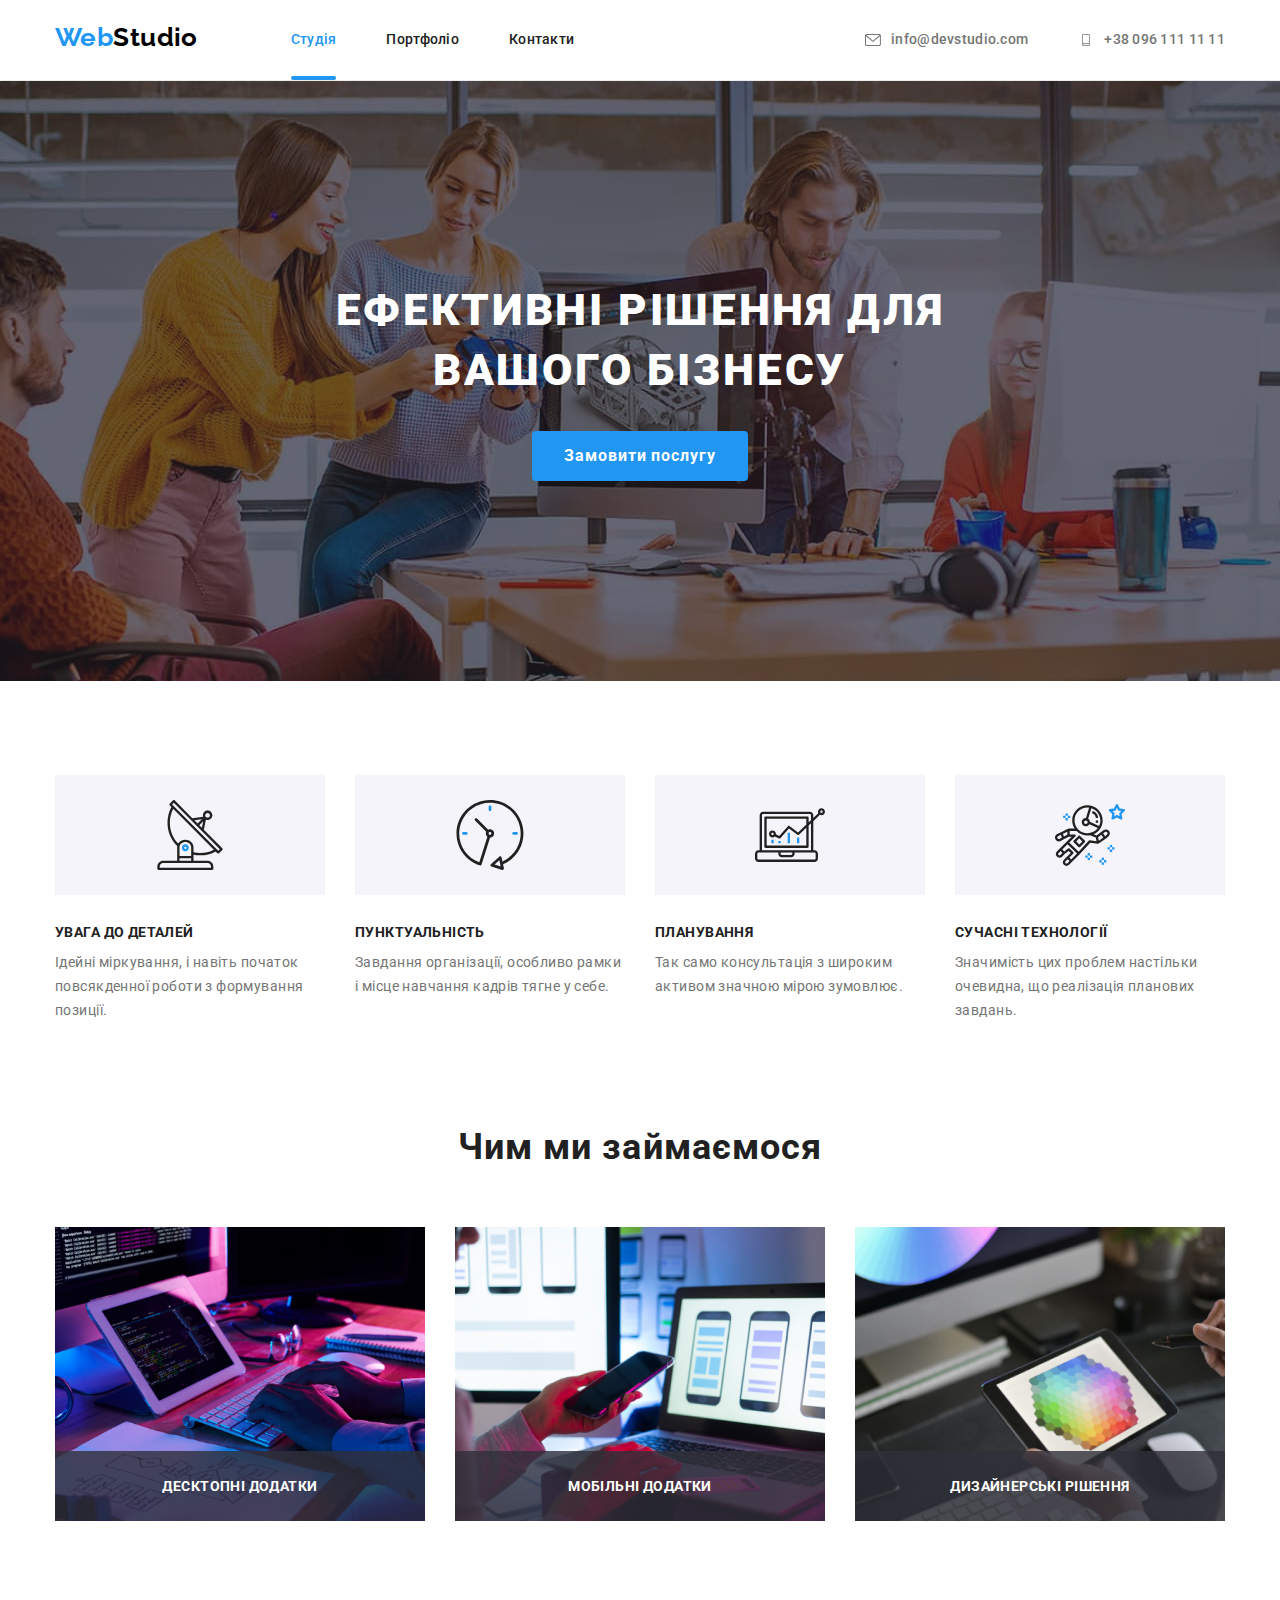
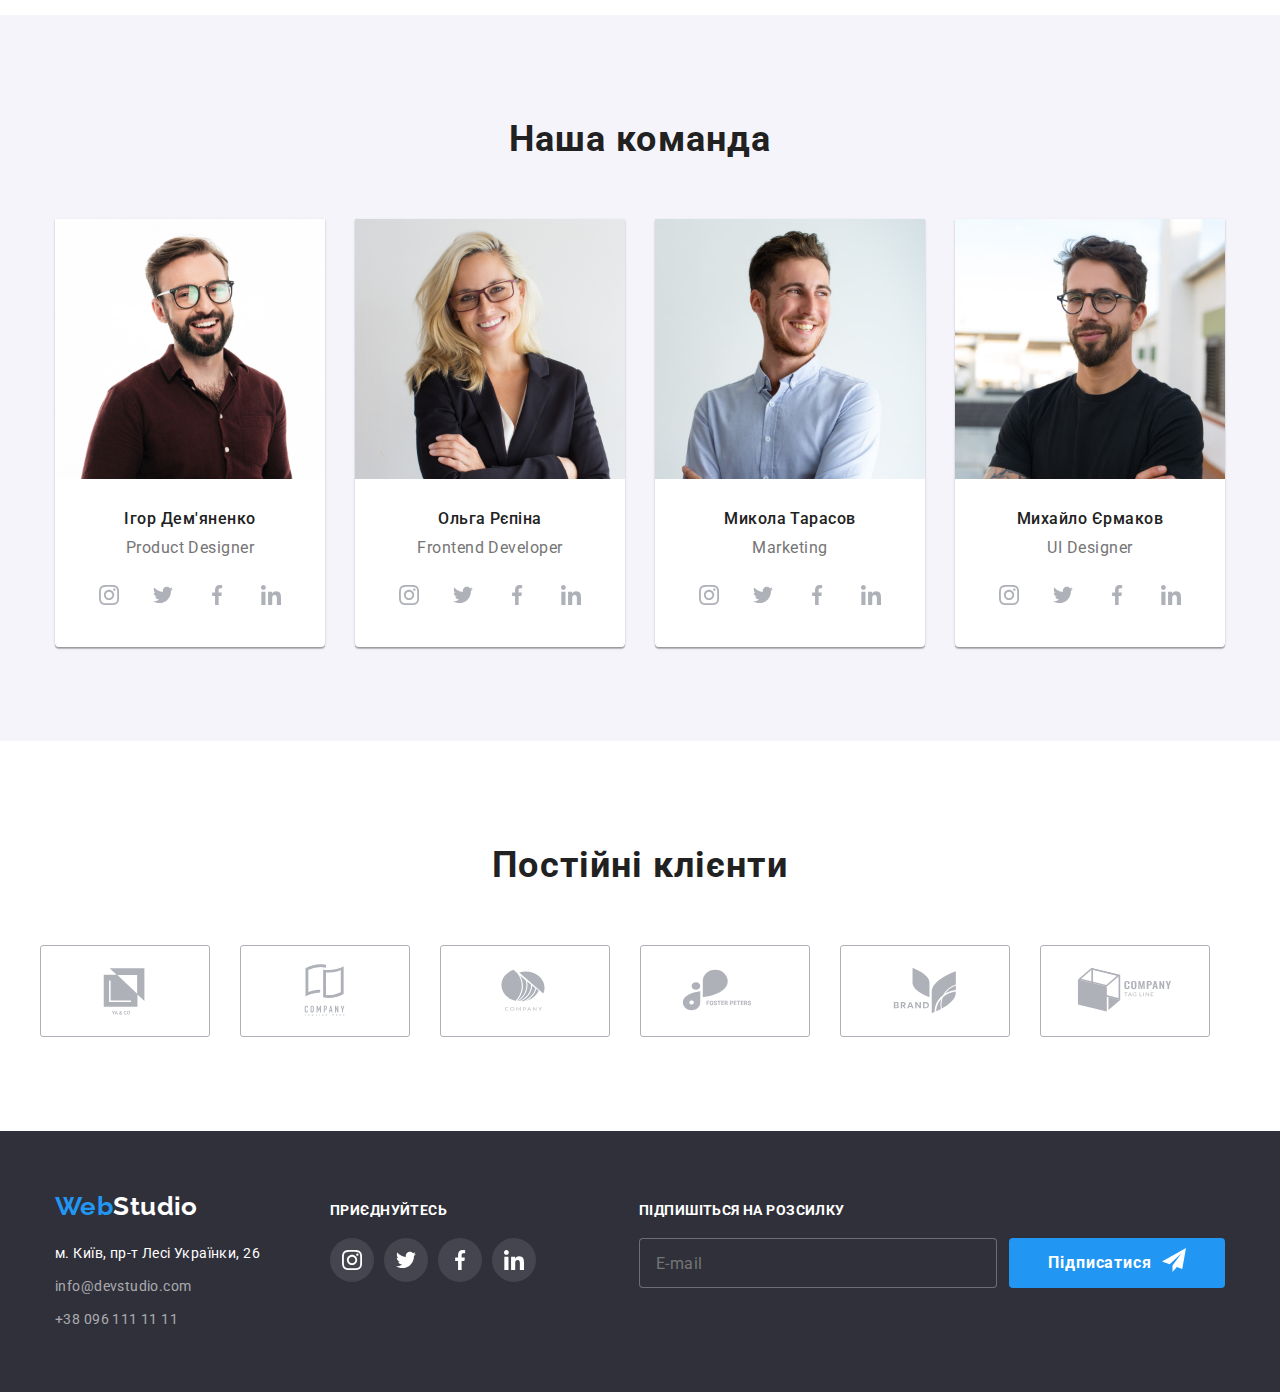
==== index.html @ 86ce47d2 "from  the beginning" ====
<!DOCTYPE html>
<html lang="uk">
  <head>
    <meta charset="UTF-8"/>
    <meta http-equiv="X-UA-Compatible" content="IE=edge" />
    <meta name="viewport" content="width=device-width, initial-scale=1.0" />
    <link rel="preconnect" href="https://fonts.googleapis.com" />
    <link rel="preconnect" href="https://fonts.gstatic.com" crossorigin />
    <link
      href="https://fonts.googleapis.com/css2?family=Raleway:wght@700&family=Roboto:wght@400;500;700&display=swap"
      rel="stylesheet"
    />
    <title>WebStudio</title>
    <link
      rel="stylesheet"
      href="https://cdnjs.cloudflare.com/ajax/libs/modern-normalize/1.0.0/modern-normalize.min.css"
    />
    <link rel="stylesheet" href="./css/main.min.css" />
  </head>

  <body>
    <header class="border">
      <div class="container navigation">
        <nav class="navigation">
          <a href="/index.html" class="logo" lang="en">
            <span class="web">Web</span><span class="studio">Studio</span></a
          >
          <ul class="site-nav navigation">
            <li class="item">
              <a href="index.html" class="link current">Студія</a>
            </li>
            <li class="item">
              <a href="portfolio.html" class="link">Портфоліо</a>
            </li>
            <li class="item"><a href="" class="link">Контакти</a></li>
          </ul>
        </nav>
        <ul class="nav-contacts navigation">
          <li class="item">
            <a href="mailto:info@devstudio.com" class="link">
              <svg class="envelope" width="16px" height="12px">
                <use href="./img/sprite.svg#icon-envelope"></use>
              </svg>
              info@devstudio.com</a
            >
          </li>
          <li class="item">
            <a href="tel:+380961111111" class="link">
              <svg
                viewBox="0 0 100 100"
                width="16"
                height="12"
                class="icon icon-smartphone"
              >
                <use xlink:href="./img/sprite.svg#icon-smartphone"></use>
              </svg>
              +38 096 111 11 11</a
            >
          </li>
        </ul>
      </div>
    </header>
    <main>
      <!--Hero section-->
      <section class="hero-section">
          <h1 class="hero-title">Ефективні рішення для вашого бізнесу</h1>
          <button class="button" type="button" data-modal-open>
            Замовити послугу
          </button>
      </section>
      <!--Benefits section-->
      <section class="section">
        <div class="container">
          <h2 hidden>Наші переваги</h2>
          <ul class="benefits">
            <li class="item">
              <div class="benefits__icon">
                <svg width="70" height="70">
                  <use href="./img/sprite.svg#icon-antenna"></use>
                </svg>
              </div>
              <h3 class="benefits__title">Увага до деталей</h3>
              <p class="benefits__text">
                Ідейні міркування, і навіть початок повсякденної роботи з
                формування позиції.
              </p>
            </li>
            <li class="item">
              <div class="benefits__icon">
                <svg width="70" height="70">
                  <use href="./img/sprite.svg#icon-clock"></use>
                </svg>
              </div>
              <h3 class="benefits__title">Пунктуальність</h3>
              <p class="benefits__text">
                Завдання організації, особливо рамки і місце навчання кадрів
                тягне у себе.
              </p>
            </li>
            <li class="item">
              <div class="benefits__icon">
                <svg width="70" height="70">
                  <use href="./img/sprite.svg#icon-diagram"></use>
                </svg>
              </div>
              <h3 class="benefits__title">Планування</h3>
              <p class="benefits__text">
                Так само консультація з широким активом значною мірою зумовлює.
              </p>
            </li>
            <li class="item">
              <div class="benefits__icon">
                <svg width="70" height="70">
                  <use href="./img/sprite.svg#icon-astronaut"></use>
                </svg>
              </div>
              <h3 class="benefits__title">Сучасні технології</h3>
              <p class="benefits__text">
                Значимість цих проблем настільки очевидна, що реалізація
                планових завдань.
              </p>
            </li>
          </ul>
        </div>
      </section>
      <!--What we can section-->
      <section class="section samples">
        <div class="container">
          <h2 class="samples__title">Чим ми займаємося</h2>
          <ul class="samples__image">
            <li>
              <div class="samples__block">
                <img src="./img/first.jpg" alt="first photo" width="370" />
                <div class="samples__text">
                  <p>Десктопні додатки</p>
                </div>
              </div>
            </li>
            <li>
              <div class="samples__block">
                <img src="./img/second.jpg" alt="second photo" width="370" />
                <div class="samples__text">
                  <p>Мобільні додатки</p>
                </div>
              </div>
            </li>
            <li>
              <div class="samples__block">
                <img src="./img/third.jpg" alt="third photo" width="370" />
                <div class="samples__text">
                  <p>Дизайнерські рішення</p>
                </div>
              </div>
            </li>
          </ul>
        </div>
      </section>
      <!--Team section-->
      <section class="section team">
        <div class="container">
          <h2 class="team__title">Наша команда</h2>
          <ul class="team__members">
            <li class="team__item">
              <img src="./img/team1.jpg" alt="team1 photo" width="270" />
              <div class="member">
                <h3 class="member__title">Ігор Дем'яненко</h3>
                <p class="member__position">Product Designer</p>
                <ul class="social list">
                  <li class="social__icon">
                    <a href="" class="social__link">
                      <svg
                        viewBox="0 0 100 100"
                        width="20"
                        class="icon icon-instagram"
                      >
                        <use xlink:href="./img/sprite.svg#icon-instagram"></use>
                      </svg>
                    </a>
                  </li>
                  <li class="social__icon">
                    <a href="" class="social__link">
                      <svg
                        viewBox="0 0 100 100"
                        width="20"
                        class="icon icon-twitter"
                      >
                        <use xlink:href="./img/sprite.svg#icon-twitter"></use>
                      </svg>
                    </a>
                  </li>
                  <li class="social__icon">
                    <a href="" class="social__link">
                      <svg
                        viewBox="0 0 100 100"
                        width="20"
                        class="icon icon-facebook"
                      >
                        <use xlink:href="./img/sprite.svg#icon-facebook"></use>
                      </svg>
                    </a>
                  </li>
                  <li class="social__icon">
                    <a href="" class="social__link">
                      <svg
                        viewBox="0 0 100 100"
                        width="20"
                        class="icon icon-linkedin"
                      >
                        <use xlink:href="./img/sprite.svg#icon-linkedin"></use>
                      </svg>
                    </a>
                  </li>
                </ul>
              </div>
            </li>
            <li class="team__item">
              <img src="./img/team2.jpg" alt="team2 photo" width="270" />
              <div class="member">
                <h3 class="member__title">Ольга Рєпіна</h3>
                <p class="member__position">Frontend Developer</p>
                <ul class="social list">
                  <li class="social__icon">
                    <a href="" class="social__link">
                      <svg
                        viewBox="0 0 100 100"
                        width="20"
                        class="icon icon-instagram"
                      >
                        <use xlink:href="./img/sprite.svg#icon-instagram"></use>
                      </svg>
                    </a>
                  </li>
                  <li class="social__icon">
                    <a href="" class="social__link">
                      <svg
                        viewBox="0 0 100 100"
                        width="20"
                        class="icon icon-twitter"
                      >
                        <use xlink:href="./img/sprite.svg#icon-twitter"></use>
                      </svg>
                    </a>
                  </li>
                  <li class="social__icon">
                    <a href="" class="social__link">
                      <svg
                        viewBox="0 0 100 100"
                        width="20"
                        class="icon icon-facebook"
                      >
                        <use xlink:href="./img/sprite.svg#icon-facebook"></use>
                      </svg>
                    </a>
                  </li>
                  <li class="social__icon">
                    <a href="" class="social__link">
                      <svg
                        viewBox="0 0 100 100"
                        width="20"
                        class="icon icon-linkedin"
                      >
                        <use xlink:href="./img/sprite.svg#icon-linkedin"></use>
                      </svg>
                    </a>
                  </li>
                </ul>
              </div>
            </li>
            <li class="team__item">
              <img src="./img/team3.jpg" alt="team3 photo" width="270" />
              <div class="member">
                <h3 class="member__title">Микола Тарасов</h3>
                <p class="member__position">Marketing</p>
                <ul class="social list">
                  <li class="social__icon">
                    <a href="" class="social__link">
                      <svg
                        viewBox="0 0 100 100"
                        width="20"
                        class="icon icon-instagram"
                      >
                        <use xlink:href="./img/sprite.svg#icon-instagram"></use>
                      </svg>
                    </a>
                  </li>
                  <li class="social__icon">
                    <a href="" class="social__link">
                      <svg
                        viewBox="0 0 100 100"
                        width="20"
                        class="icon icon-twitter"
                      >
                        <use xlink:href="./img/sprite.svg#icon-twitter"></use>
                      </svg>
                    </a>
                  </li>
                  <li class="social__icon">
                    <a href="" class="social__link">
                      <svg
                        viewBox="0 0 100 100"
                        width="20"
                        class="icon icon-facebook"
                      >
                        <use xlink:href="./img/sprite.svg#icon-facebook"></use>
                      </svg>
                    </a>
                  </li>
                  <li class="social__icon">
                    <a href="" class="social__link">
                      <svg
                        viewBox="0 0 100 100"
                        width="20"
                        class="icon icon-linkedin"
                      >
                        <use xlink:href="./img/sprite.svg#icon-linkedin"></use>
                      </svg>
                    </a>
                  </li>
                </ul>
              </div>
            </li>
            <li class="team__item">
              <img src="./img/team4.jpg" alt="team4 photo" width="270" />
              <div class="member">
                <h3 class="member__title">Михайло Єрмаков</h3>
                <p class="member__position">UI Designer</p>
                <ul class="social list">
                  <li class="social__icon">
                    <a href="" class="social__link">
                      <svg
                        viewBox="0 0 100 100"
                        width="20"
                        class="icon icon-instagram"
                      >
                        <use xlink:href="./img/sprite.svg#icon-instagram"></use>
                      </svg>
                    </a>
                  </li>
                  <li class="social__icon">
                    <a href="" class="social__link">
                      <svg
                        viewBox="0 0 100 100"
                        width="20"
                        class="icon icon-twitter"
                      >
                        <use xlink:href="./img/sprite.svg#icon-twitter"></use>
                      </svg>
                    </a>
                  </li>
                  <li class="social__icon">
                    <a href="" class="social__link">
                      <svg
                        viewBox="0 0 100 100"
                        width="20"
                        class="icon icon-facebook"
                      >
                        <use xlink:href="./img/sprite.svg#icon-facebook"></use>
                      </svg>
                    </a>
                  </li>
                  <li class="social__icon">
                    <a href="" class="social__link">
                      <svg
                        viewBox="0 0 100 100"
                        width="20"
                        class="icon icon-linkedin"
                      >
                        <use xlink:href="./img/sprite.svg#icon-linkedin"></use>
                      </svg>
                    </a>
                  </li>
                </ul>
              </div>
            </li>
          </ul>
        </div>
      </section>
    </main>
    <!--Our clients icons-->
    <section class="section">
      <div class="container">
        <h2 class="clients__title">Постійні клієнти</h2>
        <ul class="clients">
          <li class="clients__item">
            <a href="" class="clients__logo">
              <svg class="clients__icon" width="106px" height="60px">
                <use href="./img/sprite.svg#icon-Logo"></use>
              </svg>
            </a>
          </li>
          <li class="clients__item">
            <a href="" class="clients__logo">
              <svg class="clients__icon" width="106px" height="60px">
                <use href="./img/sprite.svg#icon-Logo-1"></use>
              </svg>
            </a>
          </li>
          <li class="clients__item">
            <a href="" class="clients__logo">
              <svg class="clients__icon" width="106px" height="60px">
                <use href="./img/sprite.svg#icon-Logo-2"></use>
              </svg>
            </a>
          </li>
          <li class="clients__item">
            <a href="" class="clients__logo">
              <svg class="clients__icon" width="106px" height="60px">
                <use href="./img/sprite.svg#icon-Logo-3"></use>
              </svg>
            </a>
          </li>
          <li class="clients__item">
            <a href="" class="clients__logo">
              <svg class="clients__icon" width="106px" height="60px">
                <use href="./img/sprite.svg#icon-Logo-4"></use>
              </svg>
            </a>
          </li>
          <li class="clients__item">
            <a href="" class="clients__logo">
              <svg class="clients__icon" width="106px" height="60px">
                <use href="./img/sprite.svg#icon-Logo-5"></use>
              </svg>
            </a>
          </li>
        </ul>
      </div>
    </section>
    <!--Contacts-->
    <footer class="footer">
      <div class="container">
        <div class="footer__container">
          <div class="footer__contacts">
            <a href="/index.html" class="footer__logo" lang="en">
              <span class="web">Web</span
              ><span class="footer-studio">Studio</span></a
            >
            <address>
              <ul>
                <li class="footer__contact">
                  <a
                    href="https://goo.gl/maps/wk6n3xBfWeeEz1HY8"
                    target="_blank"
                    rel="noopener nofollow noreferrer"
                    class="address"
                  >
                    м. Київ, пр-т Лесі Українки, 26</a
                  >
                </li>
                <li class="footer__contact">
                  <a href="mailto:info@devstudio.com" class="footer__link"
                    >info@devstudio.com</a
                  >
                </li>
                <li class="footer__contact">
                  <a href="tel:+380961111111" class="footer__link"
                    >+38 096 111 11 11</a
                  >
                </li>
              </ul>
            </address>
          </div>
          <div class="connect">
            <p class="connect__title">Приєднуйтесь</p>
            <div class="connect__container">
              <ul class="connect__items list">
                <li>
                  <button class="connect__button">
                    <svg class="connect__icon">
                      <use href="./img/sprite.svg#icon-instagram"></use>
                    </svg>
                  </button>
                </li>
                <li>
                  <button class="connect__button">
                    <svg class="connect__icon">
                      <use href="./img/sprite.svg#icon-twitter"></use>
                    </svg>
                  </button>
                </li>
                <li>
                  <button class="connect__button">
                    <svg class="connect__icon">
                      <use href="./img/sprite.svg#icon-facebook"></use>
                    </svg>
                  </button>
                </li>
                <li>
                  <button class="connect__button">
                    <svg class="connect__icon">
                      <use href="./img/sprite.svg#icon-linkedin"></use>
                    </svg>
                  </button>
                </li>
              </ul>
            </div>
          </div>
          <div class="subscribe">
            <p class="connect__title">Підпишіться на розсилку</p>
            <form action="" class="footer__subscription">
              <label for="email"></label>
              <input
                type="email"
                name="e-mail"
                id="e-mail"
                required
                placeholder="E-mail"
              />
              <button type="submit" class="subscribe__btn">
                Підписатися
                <svg width="24" height="24">
                  <use href="./img/sprite.svg#icon-icon-send"></use>
                </svg>
              </button>
            </form>
          </div>
        </div>
      </div>
    </footer>
    <div class="backdrop is-hidden" data-modal>
      <div class="modal">
        <button type="button" class="close-button" data-modal-close>
          <svg width="30" height="30">
            <use href="./img/sprite.svg#icon-close"></use>
          </svg>
        </button>
        <p class="modal-title">Залиште свої дані, ми вам передзвонимо</p>
        <form action="" class="modal-form">
          <div class="form-element">
            <label for="name">Ім'я</label>
            <div class="input-wrap">
              <input type="text" name="name" id="name" required />
              <svg width="18" height="18">
                <use href="./img/sprite.svg#icon-person-black"></use>
              </svg>
            </div>
          </div>
          <div class="form-element">
            <label for="tel">Телефон</label>
            <div class="input-wrap">
              <input type="tel" name="tel" id="tel" required />
              <svg width="18" height="18">
                <use href="./img/sprite.svg#icon-phone-black"></use>
              </svg>
            </div>
          </div>
          <div class="form-element">
            <label for="email">Пошта</label>
            <div class="input-wrap">
              <input type="email" name="email" id="email" required />
              <svg width="18" height="18">
                <use href="./img/sprite.svg#icon-email-black"></use>
              </svg>
            </div>
          </div>
          <div class="form-element">
            <label for="comment">Коментар</label>
            <textarea
              class="comment"
              name="comment"
              id="comment"
              cols="30"
              rows="10"
              placeholder="Введіть текст"
            ></textarea>
          </div>
          <div class="accept">
            <input
              type="checkbox"
              id="accept"
              name="accept"
              class="visually-hidden"
              required
            />
            <label for="accept" class="div-conditions">
              <div class="checkbox">
                <svg width="15" height="15">
                  <use href="./img/sprite.svg#icon-Vector"></use>
                </svg>
              </div>
              Погоджуюся з розсилкою та приймаю
              <a href="" class="conditions"><span>Умови договору</span></a>
            </label>
          </div>
          <button type="submit" class="submit-btn">Відправити</button>
        </form>
      </div>
    </div>
    <script src="./js/modal.js"></script>
  </body>
</html>
---- css/main.min.css ----
:root{--primary-text-color: #757575;--title-text-color: #212121;--white-text-color: #ffffff;--accent-color: #2196f3;--primary-background-color: #ffffff;--second-bcg-color: #f5f4fa;--secondary-bcg-studio: #2f303a;--secondary-text-color: #000000}h1,h2,h3,h4,h5,h6,ul,p{margin:0}ul{padding-left:0}body{background-color:var(--primary-background-color);color:var(--primary-text-color);font-family:Roboto,sans-serif;font-size:14px;letter-spacing:.03em}ul{list-style:none}a{text-decoration:none}.container{width:1200px;margin:0 auto;padding-left:15px;padding-right:15px}.section{padding-top:94px;padding-bottom:94px}.button{font-size:16px;font-weight:700;line-height:1.88;display:block;margin:0 auto;padding-top:10px;padding-bottom:10px;background-color:var(--accent-color);font-family:inherit;width:216px;letter-spacing:.06em;color:var(--primary-background-color);border:var(--accent-color);border-radius:4px;cursor:pointer}.border{border-bottom:solid 1px #ececec}.logo{font-size:26px;font-weight:700;line-height:1.19;display:block;font-family:Raleway,sans-serif;-webkit-text-decoration-line:none;text-decoration-line:none;padding-top:19px;padding-bottom:25px}.web{color:var(--accent-color)}.studio{color:var(--secondary-text-color)}.navigation{display:-webkit-box;display:-ms-flexbox;display:flex;-webkit-box-align:center;-ms-flex-align:center;align-items:center}.site-nav .item:not(:last-child){margin-right:50px}.site-nav{margin-left:93px}.site-nav .link{display:-webkit-box;display:-ms-flexbox;display:flex;position:relative;padding-top:32px;padding-bottom:32px;color:var(--title-text-color);font-weight:500;line-height:1.14;letter-spacing:.02em}.site-nav .link:hover,.site-nav .link:focus,.nav-contacts .link:hover,.nav-contacts .link:focus{color:var(--accent-color);-webkit-transition:color 250ms cubic-bezier(0.4, 0, 0.2, 1);transition:color 250ms cubic-bezier(0.4, 0, 0.2, 1)}.link.current::after{content:"";display:block;position:absolute;left:0;bottom:0;width:100%;height:4px;background-color:var(--accent-color);border-radius:2px}.site-nav .link.current{color:var(--accent-color)}.nav-contacts{display:-webkit-box;display:-ms-flexbox;display:flex;margin-left:auto}.nav-contacts .item+.item{margin-left:50px}.nav-contacts .link{display:-webkit-box;display:-ms-flexbox;display:flex;font-weight:500;line-height:1.14;letter-spacing:.02em;-webkit-box-align:center;-ms-flex-align:center;align-items:center;color:var(--primary-text-color)}.nav-contacts .link svg{fill:var(--primary-text-color);margin-right:10px}.nav-contacts .link:hover svg{fill:var(--accent-color)}.hero-section{max-width:1600px;height:600px;margin-left:auto;margin-right:auto;padding-top:200px;padding-bottom:200px;background-position:center;background-image:-webkit-gradient(linear, left top, right top, from(rgba(47, 48, 58, 0.4)), to(rgba(47, 48, 58, 0.4))),url(../img/hero-background.jpg);background-image:linear-gradient(to right, rgba(47, 48, 58, 0.4), rgba(47, 48, 58, 0.4)),url(../img/hero-background.jpg);background-repeat:no-repeat;background-position:center;background-size:cover;background-color:var(--secondary-bcg-studio)}.hero-title{font-size:44px;font-weight:900;line-height:1.36;width:696px;text-align:center;letter-spacing:.06em;text-transform:uppercase;color:var(--primary-background-color);margin:0 auto;margin-bottom:30px}.benefits{display:-webkit-box;display:-ms-flexbox;display:flex;gap:30px}.benefits__icon{display:-webkit-box;display:-ms-flexbox;display:flex;margin-bottom:30px;-webkit-box-align:center;-ms-flex-align:center;align-items:center;-webkit-box-pack:center;-ms-flex-pack:center;justify-content:center;width:270px;height:120px;background-color:var(--second-bcg-color)}.benefits__title{font-size:14px;font-weight:700;line-height:1.14;margin-bottom:10px;letter-spacing:.03em;text-transform:uppercase;color:var(--title-text-color)}.benefits__text{font-weight:400;line-height:1.71;letter-spacing:.03em;color:var(--primary-text-color)}.samples{padding-top:0px}.samples__title,.team__title,.clients__title{font-size:36px;font-weight:700;line-height:1.67;margin-bottom:50px;text-align:center;letter-spacing:.03em;color:var(--title-text-color)}.samples__image{display:-webkit-box;display:-ms-flexbox;display:flex;gap:30px}img{display:block;max-width:100%;height:auto}.samples__block{display:block;position:relative}.samples__text{display:-webkit-box;display:-ms-flexbox;display:flex;-webkit-box-pack:center;-ms-flex-pack:center;justify-content:center;-webkit-box-align:center;-ms-flex-align:center;align-items:center;position:absolute;bottom:0;right:0;width:100%;height:70px;font-weight:700;color:var(--primary-background-color);background:rgba(47,48,58,.8);text-transform:uppercase}.team__members{display:-webkit-box;display:-ms-flexbox;display:flex;gap:30px}.team{background-color:var(--second-bcg-color)}.member{padding-top:30px;padding-bottom:30px}.member__title{font-size:16px;font-weight:500;line-height:1.19;display:block;margin-bottom:10px;letter-spacing:.03em;text-align:center;color:var(--title-text-color)}.member__position{font-size:16px;font-weight:400;line-height:1.19;display:block;margin-bottom:16px;letter-spacing:.03em;text-align:center;color:var(--primary-text-color)}.team__item{background-color:var(--primary-background-color);-webkit-box-shadow:0px 1px 3px rgba(0,0,0,.12),0px 1px 1px rgba(0,0,0,.14),0px 2px 1px rgba(0,0,0,.2);box-shadow:0px 1px 3px rgba(0,0,0,.12),0px 1px 1px rgba(0,0,0,.14),0px 2px 1px rgba(0,0,0,.2);border-radius:0px 0px 4px 4px}.social{display:-webkit-box;display:-ms-flexbox;display:flex;-webkit-box-pack:center;-ms-flex-pack:center;justify-content:center}.social__icon{display:-webkit-box;display:-ms-flexbox;display:flex;-webkit-box-align:center;-ms-flex-align:center;align-items:center}.social__icon:not(:first-child){margin-left:10px}.social__link{display:-webkit-box;display:-ms-flexbox;display:flex;width:44px;height:44px;background:var(--primary-background-color);border-radius:50%;-webkit-box-pack:center;-ms-flex-pack:center;justify-content:center}.social__link:hover{background-color:var(--accent-color);-webkit-transition:background-color 250ms cubic-bezier(0.4, 0, 0.2, 1);transition:background-color 250ms cubic-bezier(0.4, 0, 0.2, 1)}.social__link svg{fill:#afb1b8}.social__link:hover svg{fill:var(--primary-background-color);-webkit-transition:fill 250ms cubic-bezier(0.4, 0, 0.2, 1);transition:fill 250ms cubic-bezier(0.4, 0, 0.2, 1)}.clients{display:-webkit-box;display:-ms-flexbox;display:flex;-webkit-box-pack:center;-ms-flex-pack:center;justify-content:center}.clients__logo{display:-webkit-box;display:-ms-flexbox;display:flex;-webkit-box-pack:center;-ms-flex-pack:center;justify-content:center;-webkit-box-align:center;-ms-flex-align:center;align-items:center;margin-right:30px;width:170px;height:92px;border:1px solid #afb1b8;border-radius:3px}.clients__logo svg{fill:#afb1b8}.clients__logo:hover{border:1px solid var(--accent-color);-webkit-transition:border 250ms cubic-bezier(0.4, 0, 0.2, 1);transition:border 250ms cubic-bezier(0.4, 0, 0.2, 1)}.clients__logo:hover svg,.clients__logo:focus svg{fill:var(--accent-color);-webkit-transition:fill 250ms cubic-bezier(0.4, 0, 0.2, 1);transition:fill 250ms cubic-bezier(0.4, 0, 0.2, 1)}.clients__logo.current svg{color:var(--accent-color)}.footer__logo{font-size:26px;font-weight:700;line-height:1.19;display:block;margin-bottom:20px;font-family:Raleway,sans-serif;-webkit-text-decoration-line:none;text-decoration-line:none}.footer-studio{color:var(--primary-background-color)}.footer__container{display:-webkit-box;display:-ms-flexbox;display:flex;-webkit-box-align:baseline;-ms-flex-align:baseline;align-items:baseline}.footer{background-color:#2f303a;padding-top:60px;padding-bottom:60px}.footer__contact{margin-bottom:9px}.footer__contact:last-child{margin-bottom:0}.address{font-style:normal;font-weight:400;line-height:1.71;letter-spacing:.03em;color:var(--primary-background-color)}.footer__link{font-style:normal;font-weight:400;line-height:1.71;letter-spacing:.03em;color:rgba(255,255,255,.6);text-decoration:none}.footer__link .link:hover,.footer__link .link:focus{color:var(--primary-bcg-color)}.connect{margin-left:70px}.connect__container{display:-webkit-box;display:-ms-flexbox;display:flex;width:205px;height:45px;margin-top:20px}.connect__items{display:-webkit-box;display:-ms-flexbox;display:flex;gap:10px}.connect__title{display:block;margin-bottom:20px;font-weight:700;color:var(--primary-background-color);text-transform:uppercase}.connect__icon{height:20px;width:20px;fill:#fff}.connect__button{display:-webkit-box;display:-ms-flexbox;display:flex;-webkit-box-align:center;-ms-flex-align:center;align-items:center;-webkit-box-pack:center;-ms-flex-pack:center;justify-content:center;width:44px;height:44px;border:0px;border-radius:50%;background-color:rgba(255,255,255,.1);-webkit-transition:background-color 250ms cubic-bezier(0.4, 0, 0.2, 1),color 250ms cubic-bezier(0.4, 0, 0.2, 1);transition:background-color 250ms cubic-bezier(0.4, 0, 0.2, 1),color 250ms cubic-bezier(0.4, 0, 0.2, 1)}.connect__button:hover,.connect__button:focus{background-color:var(--accent-color)}.backdrop{position:fixed;top:0;left:0;width:100%;height:100%;background-color:rgba(0,0,0,.2);opacity:1;-webkit-transition:opacity 250ms cubic-bezier(0.4, 0, 0.2, 1);transition:opacity 250ms cubic-bezier(0.4, 0, 0.2, 1)}.backdrop.is-hidden{visibility:hidden;pointer-events:none;-webkit-transition:visibility 250ms cubic-bezier(0.4, 0, 0.2, 1);transition:visibility 250ms cubic-bezier(0.4, 0, 0.2, 1)}.backdrop.is-hidden .modal{-webkit-transform:translate(-50%, -50%) scale(0.9);transform:translate(-50%, -50%) scale(0.9)}.modal{position:absolute;top:50%;left:50%;min-width:528px;min-height:581px;padding:40px;background-color:var(--primary-background-color);border-radius:4px;-webkit-transform:translate(-50%, -50%) scale(1);transform:translate(-50%, -50%) scale(1);-webkit-transition:-webkit-transform 250ms cubic-bezier(0.4, 0, 0.2, 1);transition:-webkit-transform 250ms cubic-bezier(0.4, 0, 0.2, 1);transition:transform 250ms cubic-bezier(0.4, 0, 0.2, 1);transition:transform 250ms cubic-bezier(0.4, 0, 0.2, 1), -webkit-transform 250ms cubic-bezier(0.4, 0, 0.2, 1)}.modal-title{display:block;margin-bottom:12px;font-size:20px;font-weight:700;line-height:1.15;letter-spacing:.03em;text-align:center;color:#212121}.close-button{position:absolute;top:8px;right:8px;width:30px;height:30px;border-radius:50%;display:-webkit-box;display:-ms-flexbox;display:flex;-webkit-box-pack:center;-ms-flex-pack:center;justify-content:center;-webkit-box-align:center;-ms-flex-align:center;align-items:center;cursor:pointer;background:var(--primary-background-color);border:1px solid rgba(0,0,0,.1)}.close-button:hover,.close-button:focus{background:var(--accent-color)}.form-element{display:-webkit-box;display:-ms-flexbox;display:flex;-webkit-box-orient:vertical;-webkit-box-direction:normal;-ms-flex-direction:column;flex-direction:column;margin-bottom:10px;font-family:Roboto;font-size:12px;line-height:1.17;letter-spacing:.01em;text-align:left}.form-element label{margin-bottom:4px}.form-element input,textarea{height:40px;border:1px solid rgba(33,33,33,.2);border-radius:4px;padding-left:42px;outline:none;width:100%}.form-element input:focus{border:1px solid var(--accent-color);-webkit-transition:border 250ms cubic-bezier(0.4, 0, 0.2, 1);transition:border 250ms cubic-bezier(0.4, 0, 0.2, 1)}.form-element input:focus+svg{fill:var(--accent-color);-webkit-transition:fill 250ms cubic-bezier(0.4, 0, 0.2, 1);transition:fill 250ms cubic-bezier(0.4, 0, 0.2, 1)}.form-element textarea:focus{border:1px solid var(--accent-color);-webkit-transition:border 250ms cubic-bezier(0.4, 0, 0.2, 1);transition:border 250ms cubic-bezier(0.4, 0, 0.2, 1)}.input-wrap{position:relative}.input-wrap svg{position:absolute;top:50%;left:12px;-webkit-transform:translateY(-50%);transform:translateY(-50%)}.comment{height:120px;resize:none;padding-left:16px;padding-top:12px;padding-right:16px;padding-bottom:12px}.submit-btn{display:block;margin:0 auto;padding-top:10px;padding-bottom:10px;background-color:#188ce8;font-family:inherit;font-weight:700;font-size:16px;line-height:1.88;width:200px;letter-spacing:.06em;color:var(--primary-background-color);border:#188ce8;border-radius:4px;cursor:pointer}.accept{display:-webkit-box;display:-ms-flexbox;display:flex;-webkit-box-pack:center;-ms-flex-pack:center;justify-content:center;-webkit-box-align:center;-ms-flex-align:center;align-items:center;margin-top:20px;margin-bottom:30px}.conditions{display:block;margin-left:8px;color:var(--accent-color);text-decoration:underline}.visually-hidden{position:absolute;white-space:nowrap;width:1px;height:1px;overflow:hidden;border:0;padding:0;clip:rect(0 0 0 0);-webkit-clip-path:inset(50%);clip-path:inset(50%);margin:-1px}.checkbox{display:-webkit-box;display:-ms-flexbox;display:flex;-webkit-box-align:center;-ms-flex-align:center;align-items:center;margin-right:8px;border:2px solid var(--title-text-color);width:16px;height:15px;border-radius:3px;fill:var(--white-text-color)}.div-conditions{display:-webkit-box;display:-ms-flexbox;display:flex;-webkit-box-align:center;-ms-flex-align:center;align-items:center;-webkit-box-pack:center;-ms-flex-pack:center;justify-content:center}.accept input:checked+label .checkbox{background:var(--accent-color);border:2px solid var(--accent-color);fill:var(--primary-background-color)}.subscribe{margin-left:auto}.footer__subscription{display:-webkit-box;display:-ms-flexbox;display:flex}.footer__subscription input{margin-right:12px;padding-left:16px;width:358px;height:50px;font-family:Roboto;font-size:16px;line-height:1.25;letter-spacing:.03em;text-align:left;background:var(--secondary-bcg-studio);color:rgba(255,255,255,.6);border:1px solid rgba(255,255,255,.3);border-radius:4px;outline:none}.subscribe__btn{display:-webkit-box;display:-ms-flexbox;display:flex;text-align:center;-webkit-box-pack:center;-ms-flex-pack:center;justify-content:center;margin:0 auto;padding-top:10px;padding-bottom:10px;background-color:var(--accent-color);font-family:inherit;font-weight:700;font-size:16px;line-height:1.88;width:216px;letter-spacing:.06em;color:var(--primary-background-color);border:var(--accent-color);border-radius:4px;cursor:pointer;fill:var(--primary-background-color)}.subscribe__btn svg{margin-left:10px}.portfolio-button{font-size:16px;font-weight:500;line-height:1.62;color:var(--title-text-color);background:var(--second-bcg-color);border:var(--second-bcg-color);border-radius:4px;cursor:pointer;-webkit-transition:background-color 250ms cubic-bezier(0.4, 0, 0.2, 1),color 250ms cubic-bezier(0.4, 0, 0.2, 1);transition:background-color 250ms cubic-bezier(0.4, 0, 0.2, 1),color 250ms cubic-bezier(0.4, 0, 0.2, 1)}.portfolio-button{margin-left:8px;padding-top:6px;padding-bottom:6px;padding-left:22px;padding-right:22px}.portfolio-button:hover,.portfolio-button:focus{background-color:var(--accent-color);color:var(--primary-background-color);border:var(--accent-color)}.portfolio-button:hover,.portfolio-button:focus{-webkit-box-shadow:0 2px 2px 0 rgba(0,0,0,.12),0 1px 2px 0 rgba(0,0,0,.08),0 3px 1px 0 rgba(0,0,0,.1);box-shadow:0 2px 2px 0 rgba(0,0,0,.12),0 1px 2px 0 rgba(0,0,0,.08),0 3px 1px 0 rgba(0,0,0,.1)}.portfolio-buttons{display:-webkit-box;display:-ms-flexbox;display:flex;margin-bottom:50px;-webkit-box-align:center;-ms-flex-align:center;align-items:center;-webkit-box-pack:center;-ms-flex-pack:center;justify-content:center}.portfolio-container{display:-webkit-box;display:-ms-flexbox;display:flex;-ms-flex-wrap:wrap;flex-wrap:wrap;gap:30px}.portfolio-link{display:block;overflow:hidden}.portfolio-link:hover{-webkit-box-shadow:1px 4px 6px 0 rgba(0,0,0,.1607843137),0 4px 4px 0 rgba(0,0,0,.0588235294),0 1px 1px 0 rgba(0,0,0,.1215686275);box-shadow:1px 4px 6px 0 rgba(0,0,0,.1607843137),0 4px 4px 0 rgba(0,0,0,.0588235294),0 1px 1px 0 rgba(0,0,0,.1215686275)}.portfolio-image{display:block;position:relative;overflow:hidden}.text-focus{display:-webkit-box;display:-ms-flexbox;display:flex;-webkit-box-pack:center;-ms-flex-pack:center;justify-content:center;-webkit-box-align:center;-ms-flex-align:center;align-items:center;position:absolute;bottom:0;right:0;width:100%;height:100%;padding-left:24px;padding-right:24px;font-size:18px;line-height:1.56;letter-spacing:.03em;color:var(--primary-background-color);background:rgba(33,150,243,.9);-webkit-transform:translateY(100%);transform:translateY(100%);-webkit-transition:-webkit-transform 250ms cubic-bezier(0.4, 0, 0.2, 1);transition:-webkit-transform 250ms cubic-bezier(0.4, 0, 0.2, 1);transition:transform 250ms cubic-bezier(0.4, 0, 0.2, 1);transition:transform 250ms cubic-bezier(0.4, 0, 0.2, 1), -webkit-transform 250ms cubic-bezier(0.4, 0, 0.2, 1)}.portfolio-link:hover .text-focus{-webkit-transform:translateY(0);transform:translateY(0)}.text-focus:hover{opacity:1}.portfolio-element{width:370px}.example{padding-top:20px;padding-left:24px;padding-right:24px;padding-bottom:20px;border-left:solid 1px #eee;border-bottom:solid 1px #eee;border-right:solid 1px #eee}.example-title{font-size:18px;font-weight:700;line-height:2;margin-bottom:4px;letter-spacing:.06em;color:var(--title-text-color)}.example-text{font-size:16px;line-height:1.87;letter-spacing:.03em;color:var(--primary-text-color)}/*# sourceMappingURL=main.min.css.map */
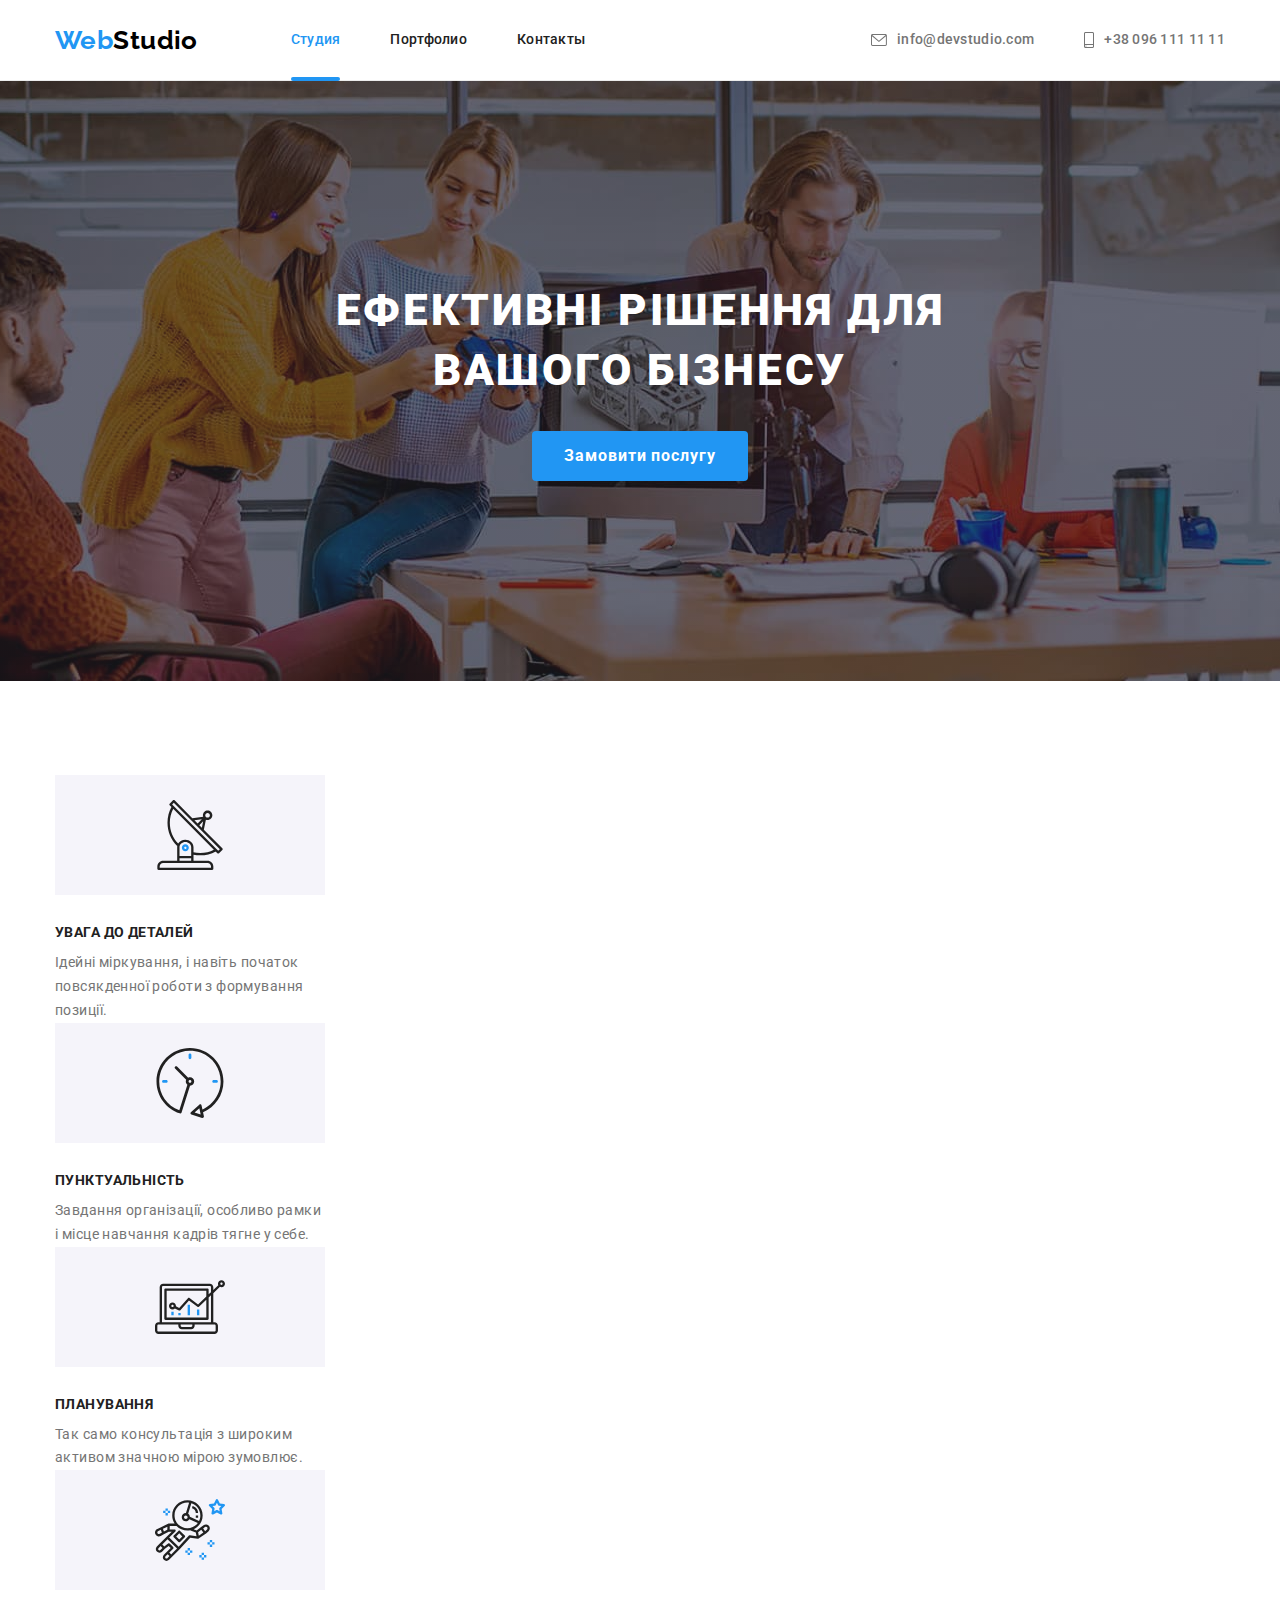
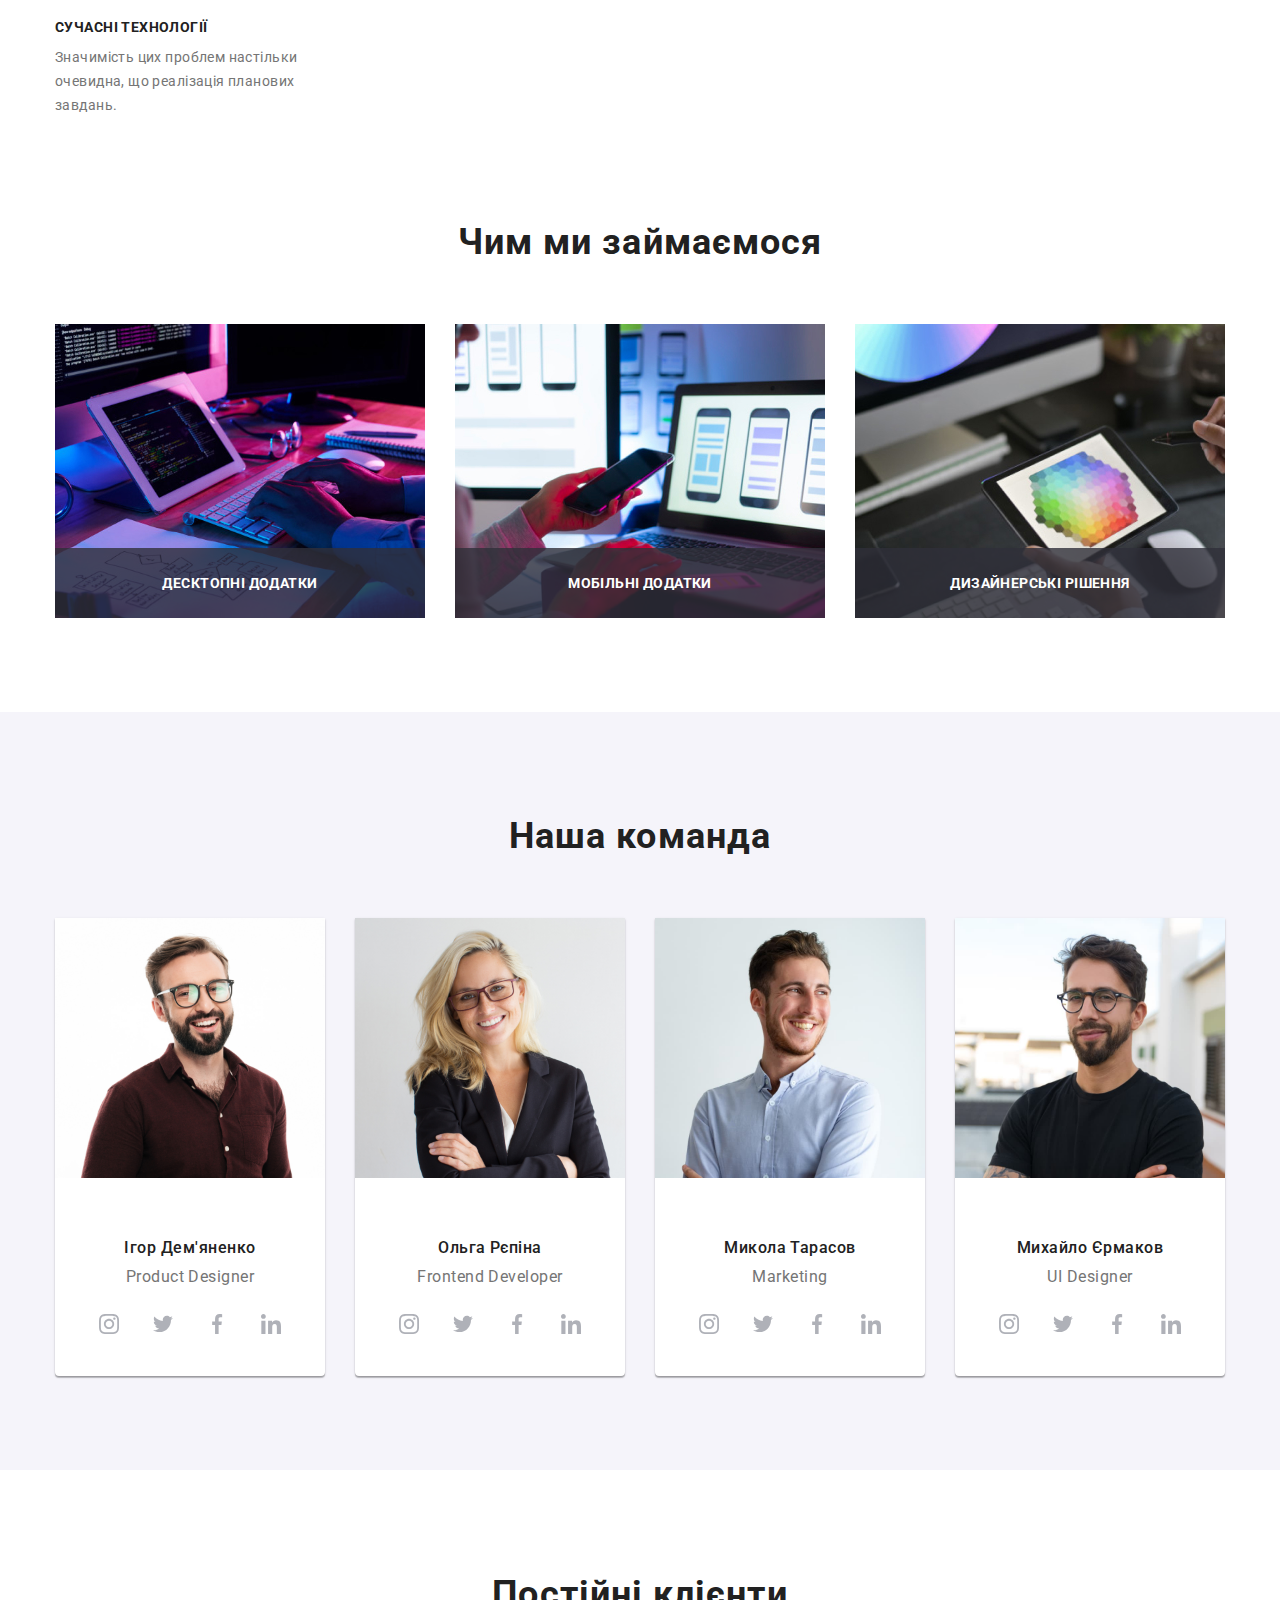
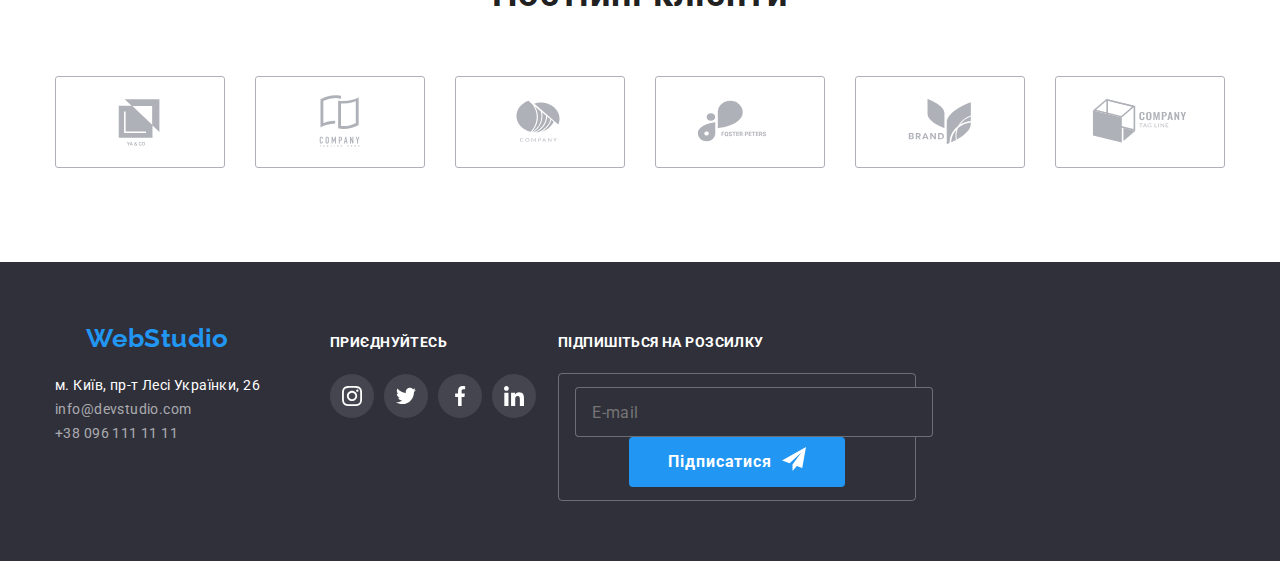
==== commit 17c018f1: "part 1" ====
--- a/index.html
+++ b/index.html
@@ -19,48 +19,80 @@
   </head>
 
   <body>
-    <header class="border">
-      <div class="container navigation">
-        <nav class="navigation">
-          <a href="/index.html" class="logo" lang="en">
-            <span class="web">Web</span><span class="studio">Studio</span></a
-          >
-          <ul class="site-nav navigation">
-            <li class="item">
-              <a href="index.html" class="link current">Студія</a>
-            </li>
-            <li class="item">
-              <a href="portfolio.html" class="link">Портфоліо</a>
-            </li>
-            <li class="item"><a href="" class="link">Контакти</a></li>
+    <header class="header">
+      <div class="container header__section">
+        <nav class="header__nav">
+          <a class="header__logo logo link" href="./index.html">Web<span class="header__logo--black">Studio</span></a>
+          <ul class="nav list">
+            <li class="nav__item">
+              <a class="nav__link link nav__link--current" href="./index.html">Студия</a>
+            </li>
+            <li class="nav__item">
+              <a class="nav__link link" href="./portfolio.html">Портфолио</a>
+            </li>
+            <li class="nav__item">
+              <a class="nav__link link" href="">Контакты</a>
+            </li>
           </ul>
         </nav>
-        <ul class="nav-contacts navigation">
-          <li class="item">
-            <a href="mailto:info@devstudio.com" class="link">
-              <svg class="envelope" width="16px" height="12px">
+        <ul class="header-contact header-contack__list list">
+          <li class="header-contact__item">
+            <a class="header-contact__link link" href="mailto:info@devstudio.com"><svg class="header-contact__icon"
+                width="16" height="12">
                 <use href="./img/sprite.svg#icon-envelope"></use>
               </svg>
-              info@devstudio.com</a
-            >
-          </li>
-          <li class="item">
-            <a href="tel:+380961111111" class="link">
-              <svg
-                viewBox="0 0 100 100"
-                width="16"
-                height="12"
-                class="icon icon-smartphone"
-              >
-                <use xlink:href="./img/sprite.svg#icon-smartphone"></use>
-              </svg>
-              +38 096 111 11 11</a
-            >
+              info@devstudio.com</a>
+          </li>
+          <li class="header-contact__item">
+            <a class="header-contact__link link" href="tel:+380961111111"><svg class="header-contact__icon" width="10"
+                height="16">
+                <use href="./img/sprite.svg#icon-smartphone"></use>
+              </svg>
+              +38 096 111 11 11</a>
           </li>
         </ul>
+        <button class="menu-open" data-menu-open>
+          <svg class="menu-burger" width="40" height="40">
+            <use href="./img/sprite.svg#icon-menu_40px"></use>
+          </svg>
+        </button>
+      </div>
+      <div class="mob-menu flex is-hidden" data-menu>
+        <div>
+          <button class="menu-close" data-menu-close>
+            <svg class="menu-close" width="40" height="40">
+              <use href="./img/sprite.svg#icon-close_40px"></use>
+            </svg>
+          </button>
+          <ul class="mob-menu-list list">
+            <li class="mob-menu-list__item">
+              <a class="mob-menu-list__link link mob-menu-list__link--current" href="./index.html">Студия</a>
+            </li>
+            <li class="mob-menu-list__item">
+              <a class="mob-menu-list__link link" href="./portfolio.html">Портфолио</a>
+            </li>
+            <li class="mob-menu-list__item">
+              <a class="mob-menu-list__link link" href="">Контакты</a>
+            </li>
+          </ul>
+        </div>
+        <div class="mob-menu-list__down">
+          <a class="mob-menu-list__tell link" href="tel:+380961111111">
+            +38 096 111 11 11</a>
+          <a class="mob-menu-list__mail link" href="mailto:info@devstudio.com">info@devstudio.com</a>
+          <ul class="mob-menu-list__social list">
+            <li class="mob-menu-list__social-item">Instagram</li>
+            <li class="mob-menu-list__social-item">Twitter</li>
+            <li class="mob-menu-list__social-item">Facebook</li>
+            <li class="mob-menu-list__social-item">LinkedIn</li>
+          </ul>
+        </div>
       </div>
     </header>
+    
     <main>
+
+
       <!--Hero section-->
       <section class="hero-section">
           <h1 class="hero-title">Ефективні рішення для вашого бізнесу</h1>
@@ -73,7 +105,9 @@
         <div class="container">
           <h2 hidden>Наші переваги</h2>
           <ul class="benefits">
-            <li class="item">
+            
+            <li class="benefits__item">
+        
               <div class="benefits__icon">
                 <svg width="70" height="70">
                   <use href="./img/sprite.svg#icon-antenna"></use>
@@ -84,8 +118,11 @@
                 Ідейні міркування, і навіть початок повсякденної роботи з
                 формування позиції.
               </p>
-            </li>
-            <li class="item">
+              
+            </li>
+            
+            <li class="benefits__item">
+        
               <div class="benefits__icon">
                 <svg width="70" height="70">
                   <use href="./img/sprite.svg#icon-clock"></use>
@@ -96,8 +133,10 @@
                 Завдання організації, особливо рамки і місце навчання кадрів
                 тягне у себе.
               </p>
-            </li>
-            <li class="item">
+            
+            </li>
+            <li class="benefits__item">
+        
               <div class="benefits__icon">
                 <svg width="70" height="70">
                   <use href="./img/sprite.svg#icon-diagram"></use>
@@ -108,7 +147,8 @@
                 Так само консультація з широким активом значною мірою зумовлює.
               </p>
             </li>
-            <li class="item">
+            <li class="benefits__item">
+        
               <div class="benefits__icon">
                 <svg width="70" height="70">
                   <use href="./img/sprite.svg#icon-astronaut"></use>
@@ -161,7 +201,7 @@
           <h2 class="team__title">Наша команда</h2>
           <ul class="team__members">
             <li class="team__item">
-              <img src="./img/team1.jpg" alt="team1 photo" width="270" />
+              <img src="./img/team1.jpg" alt="team1 photo"/>
               <div class="member">
                 <h3 class="member__title">Ігор Дем'яненко</h3>
                 <p class="member__position">Product Designer</p>
@@ -214,7 +254,7 @@
               </div>
             </li>
             <li class="team__item">
-              <img src="./img/team2.jpg" alt="team2 photo" width="270" />
+              <img src="./img/team2.jpg" alt="team2 photo"/>
               <div class="member">
                 <h3 class="member__title">Ольга Рєпіна</h3>
                 <p class="member__position">Frontend Developer</p>
@@ -267,7 +307,7 @@
               </div>
             </li>
             <li class="team__item">
-              <img src="./img/team3.jpg" alt="team3 photo" width="270" />
+              <img src="./img/team3.jpg" alt="team3 photo"/>
               <div class="member">
                 <h3 class="member__title">Микола Тарасов</h3>
                 <p class="member__position">Marketing</p>
@@ -320,7 +360,7 @@
               </div>
             </li>
             <li class="team__item">
-              <img src="./img/team4.jpg" alt="team4 photo" width="270" />
+              <img src="./img/team4.jpg" alt="team4 photo" />
               <div class="member">
                 <h3 class="member__title">Михайло Єрмаков</h3>
                 <p class="member__position">UI Designer</p>
@@ -376,7 +416,7 @@
         </div>
       </section>
     </main>
-    <!--Our clients icons-->
+    <!--Our clients-->
     <section class="section">
       <div class="container">
         <h2 class="clients__title">Постійні клієнти</h2>
@@ -431,13 +471,12 @@
       <div class="container">
         <div class="footer__container">
           <div class="footer__contacts">
-            <a href="/index.html" class="footer__logo" lang="en">
-              <span class="web">Web</span
-              ><span class="footer-studio">Studio</span></a
+            <a href="/index.html" class="footer__logo logo link" lang="en">
+              Web<span class="footer__logo--white">Studio</span></a
             >
             <address>
-              <ul>
-                <li class="footer__contact">
+              <ul class="footer-contact__list list">
+                <li class="footer-contact__item">
                   <a
                     href="https://goo.gl/maps/wk6n3xBfWeeEz1HY8"
                     target="_blank"
@@ -447,12 +486,12 @@
                     м. Київ, пр-т Лесі Українки, 26</a
                   >
                 </li>
-                <li class="footer__contact">
+                <li class="footer-contact__item">
                   <a href="mailto:info@devstudio.com" class="footer__link"
                     >info@devstudio.com</a
                   >
                 </li>
-                <li class="footer__contact">
+                <li class="footer-contact__item">
                   <a href="tel:+380961111111" class="footer__link"
                     >+38 096 111 11 11</a
                   >
@@ -586,6 +625,9 @@
         </form>
       </div>
     </div>
+    <!-- Connecting to modal-window -->
     <script src="./js/modal.js"></script>
+    <!-- Connecting to mobile-menu -->
+    <script src="./js/mobile-menu.js"></script>
   </body>
 </html>
--- a/css/main.min.css
+++ b/css/main.min.css
@@ -1 +1 @@
-:root{--primary-text-color: #757575;--title-text-color: #212121;--white-text-color: #ffffff;--accent-color: #2196f3;--primary-background-color: #ffffff;--second-bcg-color: #f5f4fa;--secondary-bcg-studio: #2f303a;--secondary-text-color: #000000}h1,h2,h3,h4,h5,h6,ul,p{margin:0}ul{padding-left:0}body{background-color:var(--primary-background-color);color:var(--primary-text-color);font-family:Roboto,sans-serif;font-size:14px;letter-spacing:.03em}ul{list-style:none}a{text-decoration:none}.container{width:1200px;margin:0 auto;padding-left:15px;padding-right:15px}.section{padding-top:94px;padding-bottom:94px}.button{font-size:16px;font-weight:700;line-height:1.88;display:block;margin:0 auto;padding-top:10px;padding-bottom:10px;background-color:var(--accent-color);font-family:inherit;width:216px;letter-spacing:.06em;color:var(--primary-background-color);border:var(--accent-color);border-radius:4px;cursor:pointer}.border{border-bottom:solid 1px #ececec}.logo{font-size:26px;font-weight:700;line-height:1.19;display:block;font-family:Raleway,sans-serif;-webkit-text-decoration-line:none;text-decoration-line:none;padding-top:19px;padding-bottom:25px}.web{color:var(--accent-color)}.studio{color:var(--secondary-text-color)}.navigation{display:-webkit-box;display:-ms-flexbox;display:flex;-webkit-box-align:center;-ms-flex-align:center;align-items:center}.site-nav .item:not(:last-child){margin-right:50px}.site-nav{margin-left:93px}.site-nav .link{display:-webkit-box;display:-ms-flexbox;display:flex;position:relative;padding-top:32px;padding-bottom:32px;color:var(--title-text-color);font-weight:500;line-height:1.14;letter-spacing:.02em}.site-nav .link:hover,.site-nav .link:focus,.nav-contacts .link:hover,.nav-contacts .link:focus{color:var(--accent-color);-webkit-transition:color 250ms cubic-bezier(0.4, 0, 0.2, 1);transition:color 250ms cubic-bezier(0.4, 0, 0.2, 1)}.link.current::after{content:"";display:block;position:absolute;left:0;bottom:0;width:100%;height:4px;background-color:var(--accent-color);border-radius:2px}.site-nav .link.current{color:var(--accent-color)}.nav-contacts{display:-webkit-box;display:-ms-flexbox;display:flex;margin-left:auto}.nav-contacts .item+.item{margin-left:50px}.nav-contacts .link{display:-webkit-box;display:-ms-flexbox;display:flex;font-weight:500;line-height:1.14;letter-spacing:.02em;-webkit-box-align:center;-ms-flex-align:center;align-items:center;color:var(--primary-text-color)}.nav-contacts .link svg{fill:var(--primary-text-color);margin-right:10px}.nav-contacts .link:hover svg{fill:var(--accent-color)}.hero-section{max-width:1600px;height:600px;margin-left:auto;margin-right:auto;padding-top:200px;padding-bottom:200px;background-position:center;background-image:-webkit-gradient(linear, left top, right top, from(rgba(47, 48, 58, 0.4)), to(rgba(47, 48, 58, 0.4))),url(../img/hero-background.jpg);background-image:linear-gradient(to right, rgba(47, 48, 58, 0.4), rgba(47, 48, 58, 0.4)),url(../img/hero-background.jpg);background-repeat:no-repeat;background-position:center;background-size:cover;background-color:var(--secondary-bcg-studio)}.hero-title{font-size:44px;font-weight:900;line-height:1.36;width:696px;text-align:center;letter-spacing:.06em;text-transform:uppercase;color:var(--primary-background-color);margin:0 auto;margin-bottom:30px}.benefits{display:-webkit-box;display:-ms-flexbox;display:flex;gap:30px}.benefits__icon{display:-webkit-box;display:-ms-flexbox;display:flex;margin-bottom:30px;-webkit-box-align:center;-ms-flex-align:center;align-items:center;-webkit-box-pack:center;-ms-flex-pack:center;justify-content:center;width:270px;height:120px;background-color:var(--second-bcg-color)}.benefits__title{font-size:14px;font-weight:700;line-height:1.14;margin-bottom:10px;letter-spacing:.03em;text-transform:uppercase;color:var(--title-text-color)}.benefits__text{font-weight:400;line-height:1.71;letter-spacing:.03em;color:var(--primary-text-color)}.samples{padding-top:0px}.samples__title,.team__title,.clients__title{font-size:36px;font-weight:700;line-height:1.67;margin-bottom:50px;text-align:center;letter-spacing:.03em;color:var(--title-text-color)}.samples__image{display:-webkit-box;display:-ms-flexbox;display:flex;gap:30px}img{display:block;max-width:100%;height:auto}.samples__block{display:block;position:relative}.samples__text{display:-webkit-box;display:-ms-flexbox;display:flex;-webkit-box-pack:center;-ms-flex-pack:center;justify-content:center;-webkit-box-align:center;-ms-flex-align:center;align-items:center;position:absolute;bottom:0;right:0;width:100%;height:70px;font-weight:700;color:var(--primary-background-color);background:rgba(47,48,58,.8);text-transform:uppercase}.team__members{display:-webkit-box;display:-ms-flexbox;display:flex;gap:30px}.team{background-color:var(--second-bcg-color)}.member{padding-top:30px;padding-bottom:30px}.member__title{font-size:16px;font-weight:500;line-height:1.19;display:block;margin-bottom:10px;letter-spacing:.03em;text-align:center;color:var(--title-text-color)}.member__position{font-size:16px;font-weight:400;line-height:1.19;display:block;margin-bottom:16px;letter-spacing:.03em;text-align:center;color:var(--primary-text-color)}.team__item{background-color:var(--primary-background-color);-webkit-box-shadow:0px 1px 3px rgba(0,0,0,.12),0px 1px 1px rgba(0,0,0,.14),0px 2px 1px rgba(0,0,0,.2);box-shadow:0px 1px 3px rgba(0,0,0,.12),0px 1px 1px rgba(0,0,0,.14),0px 2px 1px rgba(0,0,0,.2);border-radius:0px 0px 4px 4px}.social{display:-webkit-box;display:-ms-flexbox;display:flex;-webkit-box-pack:center;-ms-flex-pack:center;justify-content:center}.social__icon{display:-webkit-box;display:-ms-flexbox;display:flex;-webkit-box-align:center;-ms-flex-align:center;align-items:center}.social__icon:not(:first-child){margin-left:10px}.social__link{display:-webkit-box;display:-ms-flexbox;display:flex;width:44px;height:44px;background:var(--primary-background-color);border-radius:50%;-webkit-box-pack:center;-ms-flex-pack:center;justify-content:center}.social__link:hover{background-color:var(--accent-color);-webkit-transition:background-color 250ms cubic-bezier(0.4, 0, 0.2, 1);transition:background-color 250ms cubic-bezier(0.4, 0, 0.2, 1)}.social__link svg{fill:#afb1b8}.social__link:hover svg{fill:var(--primary-background-color);-webkit-transition:fill 250ms cubic-bezier(0.4, 0, 0.2, 1);transition:fill 250ms cubic-bezier(0.4, 0, 0.2, 1)}.clients{display:-webkit-box;display:-ms-flexbox;display:flex;-webkit-box-pack:center;-ms-flex-pack:center;justify-content:center}.clients__logo{display:-webkit-box;display:-ms-flexbox;display:flex;-webkit-box-pack:center;-ms-flex-pack:center;justify-content:center;-webkit-box-align:center;-ms-flex-align:center;align-items:center;margin-right:30px;width:170px;height:92px;border:1px solid #afb1b8;border-radius:3px}.clients__logo svg{fill:#afb1b8}.clients__logo:hover{border:1px solid var(--accent-color);-webkit-transition:border 250ms cubic-bezier(0.4, 0, 0.2, 1);transition:border 250ms cubic-bezier(0.4, 0, 0.2, 1)}.clients__logo:hover svg,.clients__logo:focus svg{fill:var(--accent-color);-webkit-transition:fill 250ms cubic-bezier(0.4, 0, 0.2, 1);transition:fill 250ms cubic-bezier(0.4, 0, 0.2, 1)}.clients__logo.current svg{color:var(--accent-color)}.footer__logo{font-size:26px;font-weight:700;line-height:1.19;display:block;margin-bottom:20px;font-family:Raleway,sans-serif;-webkit-text-decoration-line:none;text-decoration-line:none}.footer-studio{color:var(--primary-background-color)}.footer__container{display:-webkit-box;display:-ms-flexbox;display:flex;-webkit-box-align:baseline;-ms-flex-align:baseline;align-items:baseline}.footer{background-color:#2f303a;padding-top:60px;padding-bottom:60px}.footer__contact{margin-bottom:9px}.footer__contact:last-child{margin-bottom:0}.address{font-style:normal;font-weight:400;line-height:1.71;letter-spacing:.03em;color:var(--primary-background-color)}.footer__link{font-style:normal;font-weight:400;line-height:1.71;letter-spacing:.03em;color:rgba(255,255,255,.6);text-decoration:none}.footer__link .link:hover,.footer__link .link:focus{color:var(--primary-bcg-color)}.connect{margin-left:70px}.connect__container{display:-webkit-box;display:-ms-flexbox;display:flex;width:205px;height:45px;margin-top:20px}.connect__items{display:-webkit-box;display:-ms-flexbox;display:flex;gap:10px}.connect__title{display:block;margin-bottom:20px;font-weight:700;color:var(--primary-background-color);text-transform:uppercase}.connect__icon{height:20px;width:20px;fill:#fff}.connect__button{display:-webkit-box;display:-ms-flexbox;display:flex;-webkit-box-align:center;-ms-flex-align:center;align-items:center;-webkit-box-pack:center;-ms-flex-pack:center;justify-content:center;width:44px;height:44px;border:0px;border-radius:50%;background-color:rgba(255,255,255,.1);-webkit-transition:background-color 250ms cubic-bezier(0.4, 0, 0.2, 1),color 250ms cubic-bezier(0.4, 0, 0.2, 1);transition:background-color 250ms cubic-bezier(0.4, 0, 0.2, 1),color 250ms cubic-bezier(0.4, 0, 0.2, 1)}.connect__button:hover,.connect__button:focus{background-color:var(--accent-color)}.backdrop{position:fixed;top:0;left:0;width:100%;height:100%;background-color:rgba(0,0,0,.2);opacity:1;-webkit-transition:opacity 250ms cubic-bezier(0.4, 0, 0.2, 1);transition:opacity 250ms cubic-bezier(0.4, 0, 0.2, 1)}.backdrop.is-hidden{visibility:hidden;pointer-events:none;-webkit-transition:visibility 250ms cubic-bezier(0.4, 0, 0.2, 1);transition:visibility 250ms cubic-bezier(0.4, 0, 0.2, 1)}.backdrop.is-hidden .modal{-webkit-transform:translate(-50%, -50%) scale(0.9);transform:translate(-50%, -50%) scale(0.9)}.modal{position:absolute;top:50%;left:50%;min-width:528px;min-height:581px;padding:40px;background-color:var(--primary-background-color);border-radius:4px;-webkit-transform:translate(-50%, -50%) scale(1);transform:translate(-50%, -50%) scale(1);-webkit-transition:-webkit-transform 250ms cubic-bezier(0.4, 0, 0.2, 1);transition:-webkit-transform 250ms cubic-bezier(0.4, 0, 0.2, 1);transition:transform 250ms cubic-bezier(0.4, 0, 0.2, 1);transition:transform 250ms cubic-bezier(0.4, 0, 0.2, 1), -webkit-transform 250ms cubic-bezier(0.4, 0, 0.2, 1)}.modal-title{display:block;margin-bottom:12px;font-size:20px;font-weight:700;line-height:1.15;letter-spacing:.03em;text-align:center;color:#212121}.close-button{position:absolute;top:8px;right:8px;width:30px;height:30px;border-radius:50%;display:-webkit-box;display:-ms-flexbox;display:flex;-webkit-box-pack:center;-ms-flex-pack:center;justify-content:center;-webkit-box-align:center;-ms-flex-align:center;align-items:center;cursor:pointer;background:var(--primary-background-color);border:1px solid rgba(0,0,0,.1)}.close-button:hover,.close-button:focus{background:var(--accent-color)}.form-element{display:-webkit-box;display:-ms-flexbox;display:flex;-webkit-box-orient:vertical;-webkit-box-direction:normal;-ms-flex-direction:column;flex-direction:column;margin-bottom:10px;font-family:Roboto;font-size:12px;line-height:1.17;letter-spacing:.01em;text-align:left}.form-element label{margin-bottom:4px}.form-element input,textarea{height:40px;border:1px solid rgba(33,33,33,.2);border-radius:4px;padding-left:42px;outline:none;width:100%}.form-element input:focus{border:1px solid var(--accent-color);-webkit-transition:border 250ms cubic-bezier(0.4, 0, 0.2, 1);transition:border 250ms cubic-bezier(0.4, 0, 0.2, 1)}.form-element input:focus+svg{fill:var(--accent-color);-webkit-transition:fill 250ms cubic-bezier(0.4, 0, 0.2, 1);transition:fill 250ms cubic-bezier(0.4, 0, 0.2, 1)}.form-element textarea:focus{border:1px solid var(--accent-color);-webkit-transition:border 250ms cubic-bezier(0.4, 0, 0.2, 1);transition:border 250ms cubic-bezier(0.4, 0, 0.2, 1)}.input-wrap{position:relative}.input-wrap svg{position:absolute;top:50%;left:12px;-webkit-transform:translateY(-50%);transform:translateY(-50%)}.comment{height:120px;resize:none;padding-left:16px;padding-top:12px;padding-right:16px;padding-bottom:12px}.submit-btn{display:block;margin:0 auto;padding-top:10px;padding-bottom:10px;background-color:#188ce8;font-family:inherit;font-weight:700;font-size:16px;line-height:1.88;width:200px;letter-spacing:.06em;color:var(--primary-background-color);border:#188ce8;border-radius:4px;cursor:pointer}.accept{display:-webkit-box;display:-ms-flexbox;display:flex;-webkit-box-pack:center;-ms-flex-pack:center;justify-content:center;-webkit-box-align:center;-ms-flex-align:center;align-items:center;margin-top:20px;margin-bottom:30px}.conditions{display:block;margin-left:8px;color:var(--accent-color);text-decoration:underline}.visually-hidden{position:absolute;white-space:nowrap;width:1px;height:1px;overflow:hidden;border:0;padding:0;clip:rect(0 0 0 0);-webkit-clip-path:inset(50%);clip-path:inset(50%);margin:-1px}.checkbox{display:-webkit-box;display:-ms-flexbox;display:flex;-webkit-box-align:center;-ms-flex-align:center;align-items:center;margin-right:8px;border:2px solid var(--title-text-color);width:16px;height:15px;border-radius:3px;fill:var(--white-text-color)}.div-conditions{display:-webkit-box;display:-ms-flexbox;display:flex;-webkit-box-align:center;-ms-flex-align:center;align-items:center;-webkit-box-pack:center;-ms-flex-pack:center;justify-content:center}.accept input:checked+label .checkbox{background:var(--accent-color);border:2px solid var(--accent-color);fill:var(--primary-background-color)}.subscribe{margin-left:auto}.footer__subscription{display:-webkit-box;display:-ms-flexbox;display:flex}.footer__subscription input{margin-right:12px;padding-left:16px;width:358px;height:50px;font-family:Roboto;font-size:16px;line-height:1.25;letter-spacing:.03em;text-align:left;background:var(--secondary-bcg-studio);color:rgba(255,255,255,.6);border:1px solid rgba(255,255,255,.3);border-radius:4px;outline:none}.subscribe__btn{display:-webkit-box;display:-ms-flexbox;display:flex;text-align:center;-webkit-box-pack:center;-ms-flex-pack:center;justify-content:center;margin:0 auto;padding-top:10px;padding-bottom:10px;background-color:var(--accent-color);font-family:inherit;font-weight:700;font-size:16px;line-height:1.88;width:216px;letter-spacing:.06em;color:var(--primary-background-color);border:var(--accent-color);border-radius:4px;cursor:pointer;fill:var(--primary-background-color)}.subscribe__btn svg{margin-left:10px}.portfolio-button{font-size:16px;font-weight:500;line-height:1.62;color:var(--title-text-color);background:var(--second-bcg-color);border:var(--second-bcg-color);border-radius:4px;cursor:pointer;-webkit-transition:background-color 250ms cubic-bezier(0.4, 0, 0.2, 1),color 250ms cubic-bezier(0.4, 0, 0.2, 1);transition:background-color 250ms cubic-bezier(0.4, 0, 0.2, 1),color 250ms cubic-bezier(0.4, 0, 0.2, 1)}.portfolio-button{margin-left:8px;padding-top:6px;padding-bottom:6px;padding-left:22px;padding-right:22px}.portfolio-button:hover,.portfolio-button:focus{background-color:var(--accent-color);color:var(--primary-background-color);border:var(--accent-color)}.portfolio-button:hover,.portfolio-button:focus{-webkit-box-shadow:0 2px 2px 0 rgba(0,0,0,.12),0 1px 2px 0 rgba(0,0,0,.08),0 3px 1px 0 rgba(0,0,0,.1);box-shadow:0 2px 2px 0 rgba(0,0,0,.12),0 1px 2px 0 rgba(0,0,0,.08),0 3px 1px 0 rgba(0,0,0,.1)}.portfolio-buttons{display:-webkit-box;display:-ms-flexbox;display:flex;margin-bottom:50px;-webkit-box-align:center;-ms-flex-align:center;align-items:center;-webkit-box-pack:center;-ms-flex-pack:center;justify-content:center}.portfolio-container{display:-webkit-box;display:-ms-flexbox;display:flex;-ms-flex-wrap:wrap;flex-wrap:wrap;gap:30px}.portfolio-link{display:block;overflow:hidden}.portfolio-link:hover{-webkit-box-shadow:1px 4px 6px 0 rgba(0,0,0,.1607843137),0 4px 4px 0 rgba(0,0,0,.0588235294),0 1px 1px 0 rgba(0,0,0,.1215686275);box-shadow:1px 4px 6px 0 rgba(0,0,0,.1607843137),0 4px 4px 0 rgba(0,0,0,.0588235294),0 1px 1px 0 rgba(0,0,0,.1215686275)}.portfolio-image{display:block;position:relative;overflow:hidden}.text-focus{display:-webkit-box;display:-ms-flexbox;display:flex;-webkit-box-pack:center;-ms-flex-pack:center;justify-content:center;-webkit-box-align:center;-ms-flex-align:center;align-items:center;position:absolute;bottom:0;right:0;width:100%;height:100%;padding-left:24px;padding-right:24px;font-size:18px;line-height:1.56;letter-spacing:.03em;color:var(--primary-background-color);background:rgba(33,150,243,.9);-webkit-transform:translateY(100%);transform:translateY(100%);-webkit-transition:-webkit-transform 250ms cubic-bezier(0.4, 0, 0.2, 1);transition:-webkit-transform 250ms cubic-bezier(0.4, 0, 0.2, 1);transition:transform 250ms cubic-bezier(0.4, 0, 0.2, 1);transition:transform 250ms cubic-bezier(0.4, 0, 0.2, 1), -webkit-transform 250ms cubic-bezier(0.4, 0, 0.2, 1)}.portfolio-link:hover .text-focus{-webkit-transform:translateY(0);transform:translateY(0)}.text-focus:hover{opacity:1}.portfolio-element{width:370px}.example{padding-top:20px;padding-left:24px;padding-right:24px;padding-bottom:20px;border-left:solid 1px #eee;border-bottom:solid 1px #eee;border-right:solid 1px #eee}.example-title{font-size:18px;font-weight:700;line-height:2;margin-bottom:4px;letter-spacing:.06em;color:var(--title-text-color)}.example-text{font-size:16px;line-height:1.87;letter-spacing:.03em;color:var(--primary-text-color)}/*# sourceMappingURL=main.min.css.map */+:root{--primary-text-color: #757575;--title-text-color: #212121;--white-text-color: #ffffff;--accent-color: #2196f3;--primary-background-color: #ffffff;--second-bcg-color: #f5f4fa;--secondary-bcg-studio: #2f303a;--secondary-text-color: #000000}h1,h2,h3,h4,h5,h6,ul,p{margin:0;padding:0}ul{padding-left:0;list-style:none}body{background-color:var(--primary-background-color);color:var(--primary-text-color);font-family:Roboto,sans-serif;font-size:14px;letter-spacing:.03em}a{text-decoration:none}img{display:block;max-width:100%;height:auto}.section{padding-top:60px;padding-bottom:60px}@media screen and (min-width: 1200px){.section{padding-top:94px;padding-bottom:94px}}.button{font-size:16px;font-weight:700;line-height:1.88;display:block;margin:0 auto;padding-top:10px;padding-bottom:10px;background-color:var(--accent-color);font-family:inherit;width:200px;letter-spacing:.06em;color:var(--primary-background-color);border:var(--accent-color);border-radius:4px;cursor:pointer}@media screen and (min-width: 1200px){.button{width:216px}}.container{margin:0 auto 0 auto;padding:0 15px 0 15px}@media screen and (min-width: 480px){.container{width:480px}}@media screen and (min-width: 768px){.container{width:768px}}@media screen and (min-width: 1200px){.container{width:1200px}}.header{border-bottom:1px solid #ececec}@media screen and (max-width: 767px){.header{padding-top:16px;padding-bottom:16px}}.header__section{display:-webkit-box;display:-ms-flexbox;display:flex;-webkit-box-align:center;-ms-flex-align:center;align-items:center;-webkit-box-pack:justify;-ms-flex-pack:justify;justify-content:space-between;padding-left:15px;padding-right:15px}@media screen and (max-width: 767px){.header__section{max-width:767px}}.header__nav{display:-webkit-box;display:-ms-flexbox;display:flex;-webkit-box-align:center;-ms-flex-align:center;align-items:center}.logo{font-family:Raleway;font-weight:700;font-size:26px;line-height:1.19;-webkit-box-align:center;-ms-flex-align:center;align-items:center;text-align:center;color:var(--accent-color)}.header__logo{margin-right:93px}.header__logo--black{color:var(--secondary-text-color)}.nav{display:-webkit-box;display:-ms-flexbox;display:flex}@media screen and (max-width: 767px){.nav{display:none}}.nav__item:not(:last-child){margin-right:50px}.nav__link{display:block;padding-top:32px;padding-bottom:32px;font-weight:500;font-size:14px;line-height:1.14;letter-spacing:.02em;color:var(--title-text-color);position:relative;-webkit-transition:color 250ms cubic-bezier(0.4, 0, 0.2, 1);transition:color 250ms cubic-bezier(0.4, 0, 0.2, 1)}.nav__link:focus,.nav__link:hover{color:var(--accent-color)}.nav__link--current{color:var(--accent-color)}.nav__link--current::after{position:absolute;display:block;content:"";width:100%;height:4px;border-radius:2px;bottom:-1px;background-color:var(--accent-color)}.header-contact{display:-webkit-box;display:-ms-flexbox;display:flex}@media screen and (max-width: 767px){.header-contact{display:none}}@media screen and (min-width: 768px)and (max-width: 1199px){.header-contact{-webkit-box-orient:vertical;-webkit-box-direction:normal;-ms-flex-direction:column;flex-direction:column;-ms-flex-line-pack:center;align-content:center}}.header-contack__list{margin-left:auto}.header-contact__item+.header-contact__item{margin-left:50px}@media screen and (min-width: 768px)and (max-width: 1199px){.header-contact__item+.header-contact__item{margin-left:0px}}@media screen and (min-width: 768px)and (max-width: 1199px){.header-contact__item{margin-left:0px}}.header-contact__link{display:-webkit-inline-box;display:-ms-inline-flexbox;display:inline-flex;padding:32px 0px 32px;-webkit-box-align:center;-ms-flex-align:center;align-items:center;font-weight:500;font-size:14px;line-height:1.14;letter-spacing:.02em;color:var(--primary-text-color);-webkit-transition:color 250ms cubic-bezier(0.4, 0, 0.2, 1);transition:color 250ms cubic-bezier(0.4, 0, 0.2, 1)}.header-contact__link:hover,.header-contact__link:focus{color:var(--accent-color)}@media screen and (min-width: 768px)and (max-width: 1199px){.header-contact__link{padding:0}}@media screen and (min-width: 768px)and (max-width: 1199px){.header-contact__item:not(:last-child){margin-bottom:10px}}.header-contact__icon{margin-right:10px;fill:currentColor}.mob-menu{width:100vw;height:100vh;position:fixed;background-color:#fff;top:0;right:0;padding:15px 10px 48px 40px;z-index:999}.flex{display:-webkit-box;display:-ms-flexbox;display:flex;-webkit-box-orient:vertical;-webkit-box-direction:normal;-ms-flex-direction:column;flex-direction:column;-webkit-box-pack:justify;-ms-flex-pack:justify;justify-content:space-between}.menu-open{display:-webkit-box;display:-ms-flexbox;display:flex;-webkit-box-align:center;-ms-flex-align:center;align-items:center;-webkit-box-pack:center;-ms-flex-pack:center;justify-content:center;width:40px;height:40px;background-color:rgba(0,0,0,0);color:#212121;border:none;margin-left:auto;cursor:pointer}.menu-open:hover,.menu-open:focus{fill:var(--accent-color)}@media screen and (min-width: 768px){.menu-open{display:none}}.menu-close{display:-webkit-box;display:-ms-flexbox;display:flex;-webkit-box-align:center;-ms-flex-align:center;align-items:center;-webkit-box-pack:center;-ms-flex-pack:center;justify-content:center;background-color:rgba(0,0,0,0);color:#212121;border:none;margin-left:auto;cursor:pointer}.menu-close:hover,.menu-close:focus{fill:var(--accent-color)}.mob-menu-list__item:not(:last-child){margin-bottom:32px}.mob-menu-list__link{font-family:Roboto;font-weight:500;font-size:40px;line-height:1.18;letter-spacing:.02em;color:#212121}.mob-menu-list__link:focus,.mob-menu-list__link:hover{color:var(--accent-color)}.mob-menu-list__link--current{color:var(--accent-color)}.mob-menu-list__tell{display:block;margin-bottom:32px;font-family:Roboto;font-style:normal;font-weight:500;font-size:34px;line-height:1.18;letter-spacing:.02em;color:#2196f3}.mob-menu-list__mail{display:block;font-family:Roboto;font-style:normal;font-weight:500;font-size:24px;line-height:1.17;letter-spacing:.02em;color:#757575;margin-bottom:64px}.mob-menu-list__social{display:-webkit-box;display:-ms-flexbox;display:flex;-webkit-box-orient:horizontal;-webkit-box-direction:normal;-ms-flex-direction:row;flex-direction:row;-webkit-column-gap:20px;-moz-column-gap:20px;column-gap:20px}.mob-menu-list__social-item{position:relative;font-weight:500;font-size:18px;line-height:1.22;letter-spacing:.02em;color:#2196f3}.mob-menu-list__social-item:not(:first-child)::before{content:"";display:block;position:absolute;top:0;left:-10px;width:1px;height:22px;background-color:rgba(33,33,33,.2)}.mob-menu.is-hidden{opacity:0;visibility:hidden;pointer-events:none}.hero-section{max-width:1600px;height:600px;margin-left:auto;margin-right:auto;padding-top:200px;padding-bottom:200px;background-position:center;background-image:-webkit-gradient(linear, left top, right top, from(rgba(47, 48, 58, 0.4)), to(rgba(47, 48, 58, 0.4))),url(../img/hero-background.jpg);background-image:linear-gradient(to right, rgba(47, 48, 58, 0.4), rgba(47, 48, 58, 0.4)),url(../img/hero-background.jpg);background-repeat:no-repeat;background-position:center;background-size:cover;background-color:var(--secondary-bcg-studio)}.hero-title{font-size:26px;font-weight:900;line-height:1.62;width:360px;text-align:center;letter-spacing:.06em;text-transform:uppercase;color:var(--primary-background-color);margin:0 auto;margin-bottom:30px}@media screen and (min-width: 1200px){.hero-title{font-size:44px;font-weight:900;line-height:1.36;width:696px}}.benefits{display:block}@media screen and (min width: 768px){.benefits{display:-webkit-box;display:-ms-flexbox;display:flex}}@media screen and (min-width: 480px){.benefits__item{width:450px}}@media screen and (min-width: 768px){.benefits__item{width:354px}}@media screen and (min-width: 1200px){.benefits__item{width:270px}}.benefits__icon{display:-webkit-box;display:-ms-flexbox;display:flex;height:120px;margin-bottom:30px;-webkit-box-align:center;-ms-flex-align:center;align-items:center;-webkit-box-pack:center;-ms-flex-pack:center;justify-content:center;-webkit-box-orient:vertical;-webkit-box-direction:normal;-ms-flex-direction:column;flex-direction:column;background-color:var(--second-bcg-color)}@media screen and (min-width: 480px){.benefits__icon{width:450px}}@media screen and (min-width: 768px){.benefits__icon{width:354px}}@media screen and (min-width: 1200px){.benefits__icon{width:270px}}.benefits__title{font-size:14px;font-weight:700;line-height:1.14;margin-bottom:10px;letter-spacing:.03em;text-transform:uppercase;color:var(--title-text-color)}@media screen and (min-width: 768px){.benefits__title{text-align:left}}.benefits__text{font-weight:400;line-height:1.71;letter-spacing:.03em;color:var(--primary-text-color)}.samples{display:none}@media screen and (min-width: 1200px){.samples{display:block;padding-top:0px}}.samples__title,.team__title,.clients__title{font-size:28px;font-weight:700;line-height:1.71;text-align:center;letter-spacing:.03em;color:var(--title-text-color);margin-bottom:30px}@media screen and (min-width: 1200px){.samples__title,.team__title,.clients__title{font-size:36px;font-weight:700;line-height:1.72;margin-bottom:50px}}.samples__image{display:-webkit-box;display:-ms-flexbox;display:flex;gap:30px}img{display:block;max-width:100%;height:auto}.samples__block{display:block;position:relative}.samples__text{display:-webkit-box;display:-ms-flexbox;display:flex;-webkit-box-pack:center;-ms-flex-pack:center;justify-content:center;-webkit-box-align:center;-ms-flex-align:center;align-items:center;position:absolute;bottom:0;right:0;width:100%;height:70px;font-weight:700;color:var(--primary-background-color);background:rgba(47,48,58,.8);text-transform:uppercase}.team__members{display:block}@media screen and (min-width: 768px){.team__members{display:-webkit-box;display:-ms-flexbox;display:flex;-ms-flex-wrap:wrap;flex-wrap:wrap;gap:30px}}.team{background-color:var(--second-bcg-color)}.member{padding-top:30px;padding-bottom:24px}@media screen and (min-width: 1200px){.member{padding-bottom:30px}}.member__title{font-size:16px;font-weight:500;line-height:1.19;display:block;margin-bottom:10px;letter-spacing:.03em;text-align:center;color:var(--title-text-color)}.member__position{font-size:16px;font-weight:400;line-height:1.19;display:block;margin-bottom:16px;letter-spacing:.03em;text-align:center;color:var(--primary-text-color)}.team__item{background-color:var(--primary-background-color);-webkit-box-shadow:0px 1px 3px rgba(0,0,0,.12),0px 1px 1px rgba(0,0,0,.14),0px 2px 1px rgba(0,0,0,.2);box-shadow:0px 1px 3px rgba(0,0,0,.12),0px 1px 1px rgba(0,0,0,.14),0px 2px 1px rgba(0,0,0,.2);border-radius:0px 0px 4px 4px;width:450px}@media screen and (min-width: 768px){.team__item{display:-webkit-box;display:-ms-flexbox;display:flex;-ms-flex-wrap:wrap;flex-wrap:wrap;gap:30px;width:354px;-webkit-box-align:center;-ms-flex-align:center;align-items:center;-ms-flex-line-pack:center;align-content:center;-webkit-box-pack:center;-ms-flex-pack:center;justify-content:center}}@media screen and (min-width: 1200px){.team__item{width:270px}}@media screen and (max-width: 767px){.team__item:not(:last-child){margin-bottom:30px}}.social{display:-webkit-box;display:-ms-flexbox;display:flex;-webkit-box-pack:center;-ms-flex-pack:center;justify-content:center}.social__icon{display:-webkit-box;display:-ms-flexbox;display:flex;-webkit-box-align:center;-ms-flex-align:center;align-items:center}.social__icon:not(:first-child){margin-left:10px}.social__link{display:-webkit-box;display:-ms-flexbox;display:flex;width:44px;height:44px;background:var(--primary-background-color);border-radius:50%;-webkit-box-pack:center;-ms-flex-pack:center;justify-content:center}.social__link:hover{background-color:var(--accent-color);-webkit-transition:background-color 250ms cubic-bezier(0.4, 0, 0.2, 1);transition:background-color 250ms cubic-bezier(0.4, 0, 0.2, 1)}.social__link svg{fill:#afb1b8}.social__link:hover svg{fill:var(--primary-background-color);-webkit-transition:fill 250ms cubic-bezier(0.4, 0, 0.2, 1);transition:fill 250ms cubic-bezier(0.4, 0, 0.2, 1)}.clients{display:-webkit-box;display:-ms-flexbox;display:flex;-ms-flex-wrap:wrap;flex-wrap:wrap;-webkit-box-pack:center;-ms-flex-pack:center;justify-content:center;-webkit-box-align:center;-ms-flex-align:center;align-items:center;grid-gap:30px}@media screen and (min-width: 1200px){.clients{-ms-flex-wrap:nowrap;flex-wrap:nowrap}}@media screen and (max-width: 767px){.clients__item{width:210px}}@media screen and (min-width: 768px){.clients__item{width:226px}}@media screen and (min-width: 1200px){.clients__item{width:170px}}.clients__logo{display:-webkit-box;display:-ms-flexbox;display:flex;-webkit-box-pack:center;-ms-flex-pack:center;justify-content:center;-webkit-box-align:center;-ms-flex-align:center;align-items:center;margin-right:30px;width:170px;height:92px;border:1px solid #afb1b8;border-radius:3px}.clients__logo svg{fill:#afb1b8}.clients__logo:hover{border:1px solid var(--accent-color);-webkit-transition:border 250ms cubic-bezier(0.4, 0, 0.2, 1);transition:border 250ms cubic-bezier(0.4, 0, 0.2, 1)}.clients__logo:hover svg,.clients__logo:focus svg{fill:var(--accent-color);-webkit-transition:fill 250ms cubic-bezier(0.4, 0, 0.2, 1);transition:fill 250ms cubic-bezier(0.4, 0, 0.2, 1)}.clients__logo.current svg{color:var(--accent-color)}.footer__logo{font-size:26px;font-weight:700;line-height:1.19;display:block;margin-bottom:20px;font-family:Raleway,sans-serif;-webkit-text-decoration-line:none;text-decoration-line:none}.footer-studio{color:var(--primary-background-color)}.footer__container{display:block;-webkit-box-align:center;-ms-flex-align:center;align-items:center}@media screen and (min-width: 768px){.footer__container{display:-webkit-box;display:-ms-flexbox;display:flex;-webkit-box-align:baseline;-ms-flex-align:baseline;align-items:baseline}}.footer{background-color:#2f303a;padding-top:60px;padding-bottom:60px}@media screen and (max-width: 767px){.footer__contacts{text-align:center;margin-bottom:60px}}.footer__contact{margin-bottom:9px}.footer__contact:last-child{margin-bottom:0}.address{font-style:normal;font-weight:400;line-height:1.71;letter-spacing:.03em;color:var(--primary-background-color)}.footer__link{font-style:normal;font-weight:400;line-height:1.71;letter-spacing:.03em;color:rgba(255,255,255,.6);text-decoration:none}.footer__link .link:hover,.footer__link .link:focus{color:var(--primary-bcg-color)}.connect{-webkit-box-align:center;-ms-flex-align:center;align-items:center;margin-left:70px}.connect__container{display:block;-webkit-box-align:center;-ms-flex-align:center;align-items:center}@media screen and (min-width: 768px){.connect__container{display:-webkit-box;display:-ms-flexbox;display:flex;width:205px;height:45px;margin-top:20px}}.connect__items{display:-webkit-box;display:-ms-flexbox;display:flex;gap:10px}.connect__title{display:block;margin-bottom:20px;font-weight:700;color:var(--primary-background-color);text-transform:uppercase}.connect__icon{height:20px;width:20px;fill:#fff}.connect__button{display:-webkit-box;display:-ms-flexbox;display:flex;-webkit-box-align:center;-ms-flex-align:center;align-items:center;-webkit-box-pack:center;-ms-flex-pack:center;justify-content:center;width:44px;height:44px;border:0px;border-radius:50%;background-color:rgba(255,255,255,.1);-webkit-transition:background-color 250ms cubic-bezier(0.4, 0, 0.2, 1),color 250ms cubic-bezier(0.4, 0, 0.2, 1);transition:background-color 250ms cubic-bezier(0.4, 0, 0.2, 1),color 250ms cubic-bezier(0.4, 0, 0.2, 1)}.connect__button:hover,.connect__button:focus{background-color:var(--accent-color)}.backdrop{position:fixed;top:0;left:0;width:100%;height:100%;background-color:rgba(0,0,0,.2);opacity:1;-webkit-transition:opacity 250ms cubic-bezier(0.4, 0, 0.2, 1);transition:opacity 250ms cubic-bezier(0.4, 0, 0.2, 1)}.backdrop.is-hidden{visibility:hidden;pointer-events:none;-webkit-transition:visibility 250ms cubic-bezier(0.4, 0, 0.2, 1);transition:visibility 250ms cubic-bezier(0.4, 0, 0.2, 1)}.backdrop.is-hidden .modal{-webkit-transform:translate(-50%, -50%) scale(0.9);transform:translate(-50%, -50%) scale(0.9)}.modal{position:absolute;top:50%;left:50%;min-width:528px;min-height:581px;padding:40px;background-color:var(--primary-background-color);border-radius:4px;-webkit-transform:translate(-50%, -50%) scale(1);transform:translate(-50%, -50%) scale(1);-webkit-transition:-webkit-transform 250ms cubic-bezier(0.4, 0, 0.2, 1);transition:-webkit-transform 250ms cubic-bezier(0.4, 0, 0.2, 1);transition:transform 250ms cubic-bezier(0.4, 0, 0.2, 1);transition:transform 250ms cubic-bezier(0.4, 0, 0.2, 1), -webkit-transform 250ms cubic-bezier(0.4, 0, 0.2, 1)}.modal-title{display:block;margin-bottom:12px;font-size:20px;font-weight:700;line-height:1.15;letter-spacing:.03em;text-align:center;color:#212121}.close-button{position:absolute;top:8px;right:8px;width:30px;height:30px;border-radius:50%;display:-webkit-box;display:-ms-flexbox;display:flex;-webkit-box-pack:center;-ms-flex-pack:center;justify-content:center;-webkit-box-align:center;-ms-flex-align:center;align-items:center;cursor:pointer;background:var(--primary-background-color);border:1px solid rgba(0,0,0,.1)}.close-button:hover,.close-button:focus{background:var(--accent-color)}.form-element{display:-webkit-box;display:-ms-flexbox;display:flex;-webkit-box-orient:vertical;-webkit-box-direction:normal;-ms-flex-direction:column;flex-direction:column;margin-bottom:10px;font-family:Roboto;font-size:12px;line-height:1.17;letter-spacing:.01em;text-align:left}.form-element label{margin-bottom:4px}.form-element input,textarea{height:40px;border:1px solid rgba(33,33,33,.2);border-radius:4px;padding-left:42px;outline:none;width:100%}.form-element input:focus{border:1px solid var(--accent-color);-webkit-transition:border 250ms cubic-bezier(0.4, 0, 0.2, 1);transition:border 250ms cubic-bezier(0.4, 0, 0.2, 1)}.form-element input:focus+svg{fill:var(--accent-color);-webkit-transition:fill 250ms cubic-bezier(0.4, 0, 0.2, 1);transition:fill 250ms cubic-bezier(0.4, 0, 0.2, 1)}.form-element textarea:focus{border:1px solid var(--accent-color);-webkit-transition:border 250ms cubic-bezier(0.4, 0, 0.2, 1);transition:border 250ms cubic-bezier(0.4, 0, 0.2, 1)}.input-wrap{position:relative}.input-wrap svg{position:absolute;top:50%;left:12px;-webkit-transform:translateY(-50%);transform:translateY(-50%)}.comment{height:120px;resize:none;padding-left:16px;padding-top:12px;padding-right:16px;padding-bottom:12px}.submit-btn{display:block;margin:0 auto;padding-top:10px;padding-bottom:10px;background-color:#188ce8;font-family:inherit;font-weight:700;font-size:16px;line-height:1.88;width:200px;letter-spacing:.06em;color:var(--primary-background-color);border:#188ce8;border-radius:4px;cursor:pointer}.accept{display:-webkit-box;display:-ms-flexbox;display:flex;-webkit-box-pack:center;-ms-flex-pack:center;justify-content:center;-webkit-box-align:center;-ms-flex-align:center;align-items:center;margin-top:20px;margin-bottom:30px}.conditions{display:block;margin-left:8px;color:var(--accent-color);text-decoration:underline}.visually-hidden{position:absolute;white-space:nowrap;width:1px;height:1px;overflow:hidden;border:0;padding:0;clip:rect(0 0 0 0);-webkit-clip-path:inset(50%);clip-path:inset(50%);margin:-1px}.checkbox{display:-webkit-box;display:-ms-flexbox;display:flex;-webkit-box-align:center;-ms-flex-align:center;align-items:center;margin-right:8px;border:2px solid var(--title-text-color);width:16px;height:15px;border-radius:3px;fill:var(--white-text-color)}.div-conditions{display:-webkit-box;display:-ms-flexbox;display:flex;-webkit-box-align:center;-ms-flex-align:center;align-items:center;-webkit-box-pack:center;-ms-flex-pack:center;justify-content:center}.accept input:checked+label .checkbox{background:var(--accent-color);border:2px solid var(--accent-color);fill:var(--primary-background-color)}.subscribe{margin-top:60px}@media(min-width: 768px){.subscribe{margin-top:0px;padding:0}}@media(min-width: 1200px){.subscribe{margin-left:23px}}.connect__title{padding:20px 0px 10px 0px;margin-bottom:20px;font-weight:700;font-size:14px;line-height:1.14px;text-transform:uppercase;color:var(--white-text-color)}@media(min-width: 768px){.connect__title{padding-bottom:10px}}@media(min-width: 1200px){.connect__title{text-align:left}}.footer__subscription{margin-bottom:20px;width:100%;margin:0;padding:13px 16px;border-radius:4px;border:1px solid rgba(255,255,255,.3);background-color:var(--hero-background-color);color:var(--white-text-color)}.footer__subscription::-webkit-input-placeholder{font-size:16px;line-height:1.25;color:rgba(255,255,255,.6)}.footer__subscription::-moz-placeholder{font-size:16px;line-height:1.25;color:rgba(255,255,255,.6)}.footer__subscription:-ms-input-placeholder{font-size:16px;line-height:1.25;color:rgba(255,255,255,.6)}.footer__subscription::-ms-input-placeholder{font-size:16px;line-height:1.25;color:rgba(255,255,255,.6)}.footer__subscription::placeholder{font-size:16px;line-height:1.25;color:rgba(255,255,255,.6)}@media(min-width: 1200px){.footer__subscription{width:358px;margin-right:12px}}.footer__subscription input{margin-right:12px;padding-left:16px;width:358px;height:50px;font-family:Roboto;font-size:16px;line-height:1.25;letter-spacing:.03em;text-align:left;background:var(--secondary-bcg-studio);color:rgba(255,255,255,.6);border:1px solid rgba(255,255,255,.3);border-radius:4px;outline:none}.subscribe__btn{display:-webkit-box;display:-ms-flexbox;display:flex;text-align:center;-webkit-box-pack:center;-ms-flex-pack:center;justify-content:center;margin:0 auto;padding-top:10px;padding-bottom:10px;background-color:var(--accent-color);font-family:inherit;font-weight:700;font-size:16px;line-height:1.88;width:216px;letter-spacing:.06em;color:var(--primary-background-color);border:var(--accent-color);border-radius:4px;cursor:pointer;fill:var(--primary-background-color)}.subscribe__btn svg{margin-left:10px}.portfolio-button{font-size:16px;font-weight:500;line-height:1.62;color:var(--title-text-color);background:var(--second-bcg-color);border:var(--second-bcg-color);border-radius:4px;cursor:pointer;-webkit-transition:background-color 250ms cubic-bezier(0.4, 0, 0.2, 1),color 250ms cubic-bezier(0.4, 0, 0.2, 1);transition:background-color 250ms cubic-bezier(0.4, 0, 0.2, 1),color 250ms cubic-bezier(0.4, 0, 0.2, 1)}.portfolio-button{margin-left:8px;padding-top:6px;padding-bottom:6px;padding-left:22px;padding-right:22px}.portfolio-button:hover,.portfolio-button:focus{background-color:var(--accent-color);color:var(--primary-background-color);border:var(--accent-color)}.portfolio-button:hover,.portfolio-button:focus{-webkit-box-shadow:0 2px 2px 0 rgba(0,0,0,.12),0 1px 2px 0 rgba(0,0,0,.08),0 3px 1px 0 rgba(0,0,0,.1);box-shadow:0 2px 2px 0 rgba(0,0,0,.12),0 1px 2px 0 rgba(0,0,0,.08),0 3px 1px 0 rgba(0,0,0,.1)}.portfolio-buttons{display:-webkit-box;display:-ms-flexbox;display:flex;margin-bottom:50px;-webkit-box-align:center;-ms-flex-align:center;align-items:center;-webkit-box-pack:center;-ms-flex-pack:center;justify-content:center}.portfolio-container{display:-webkit-box;display:-ms-flexbox;display:flex;-ms-flex-wrap:wrap;flex-wrap:wrap;gap:30px}.portfolio-link{display:block;overflow:hidden}.portfolio-link:hover{-webkit-box-shadow:1px 4px 6px 0 rgba(0,0,0,.1607843137),0 4px 4px 0 rgba(0,0,0,.0588235294),0 1px 1px 0 rgba(0,0,0,.1215686275);box-shadow:1px 4px 6px 0 rgba(0,0,0,.1607843137),0 4px 4px 0 rgba(0,0,0,.0588235294),0 1px 1px 0 rgba(0,0,0,.1215686275)}.portfolio-image{display:block;position:relative;overflow:hidden}.text-focus{display:-webkit-box;display:-ms-flexbox;display:flex;-webkit-box-pack:center;-ms-flex-pack:center;justify-content:center;-webkit-box-align:center;-ms-flex-align:center;align-items:center;position:absolute;bottom:0;right:0;width:100%;height:100%;padding-left:24px;padding-right:24px;font-size:18px;line-height:1.56;letter-spacing:.03em;color:var(--primary-background-color);background:rgba(33,150,243,.9);-webkit-transform:translateY(100%);transform:translateY(100%);-webkit-transition:-webkit-transform 250ms cubic-bezier(0.4, 0, 0.2, 1);transition:-webkit-transform 250ms cubic-bezier(0.4, 0, 0.2, 1);transition:transform 250ms cubic-bezier(0.4, 0, 0.2, 1);transition:transform 250ms cubic-bezier(0.4, 0, 0.2, 1), -webkit-transform 250ms cubic-bezier(0.4, 0, 0.2, 1)}.portfolio-link:hover .text-focus{-webkit-transform:translateY(0);transform:translateY(0)}.text-focus:hover{opacity:1}.portfolio-element{width:370px}.example{padding-top:20px;padding-left:24px;padding-right:24px;padding-bottom:20px;border-left:solid 1px #eee;border-bottom:solid 1px #eee;border-right:solid 1px #eee}.example-title{font-size:18px;font-weight:700;line-height:2;margin-bottom:4px;letter-spacing:.06em;color:var(--title-text-color)}.example-text{font-size:16px;line-height:1.87;letter-spacing:.03em;color:var(--primary-text-color)}/*# sourceMappingURL=main.min.css.map */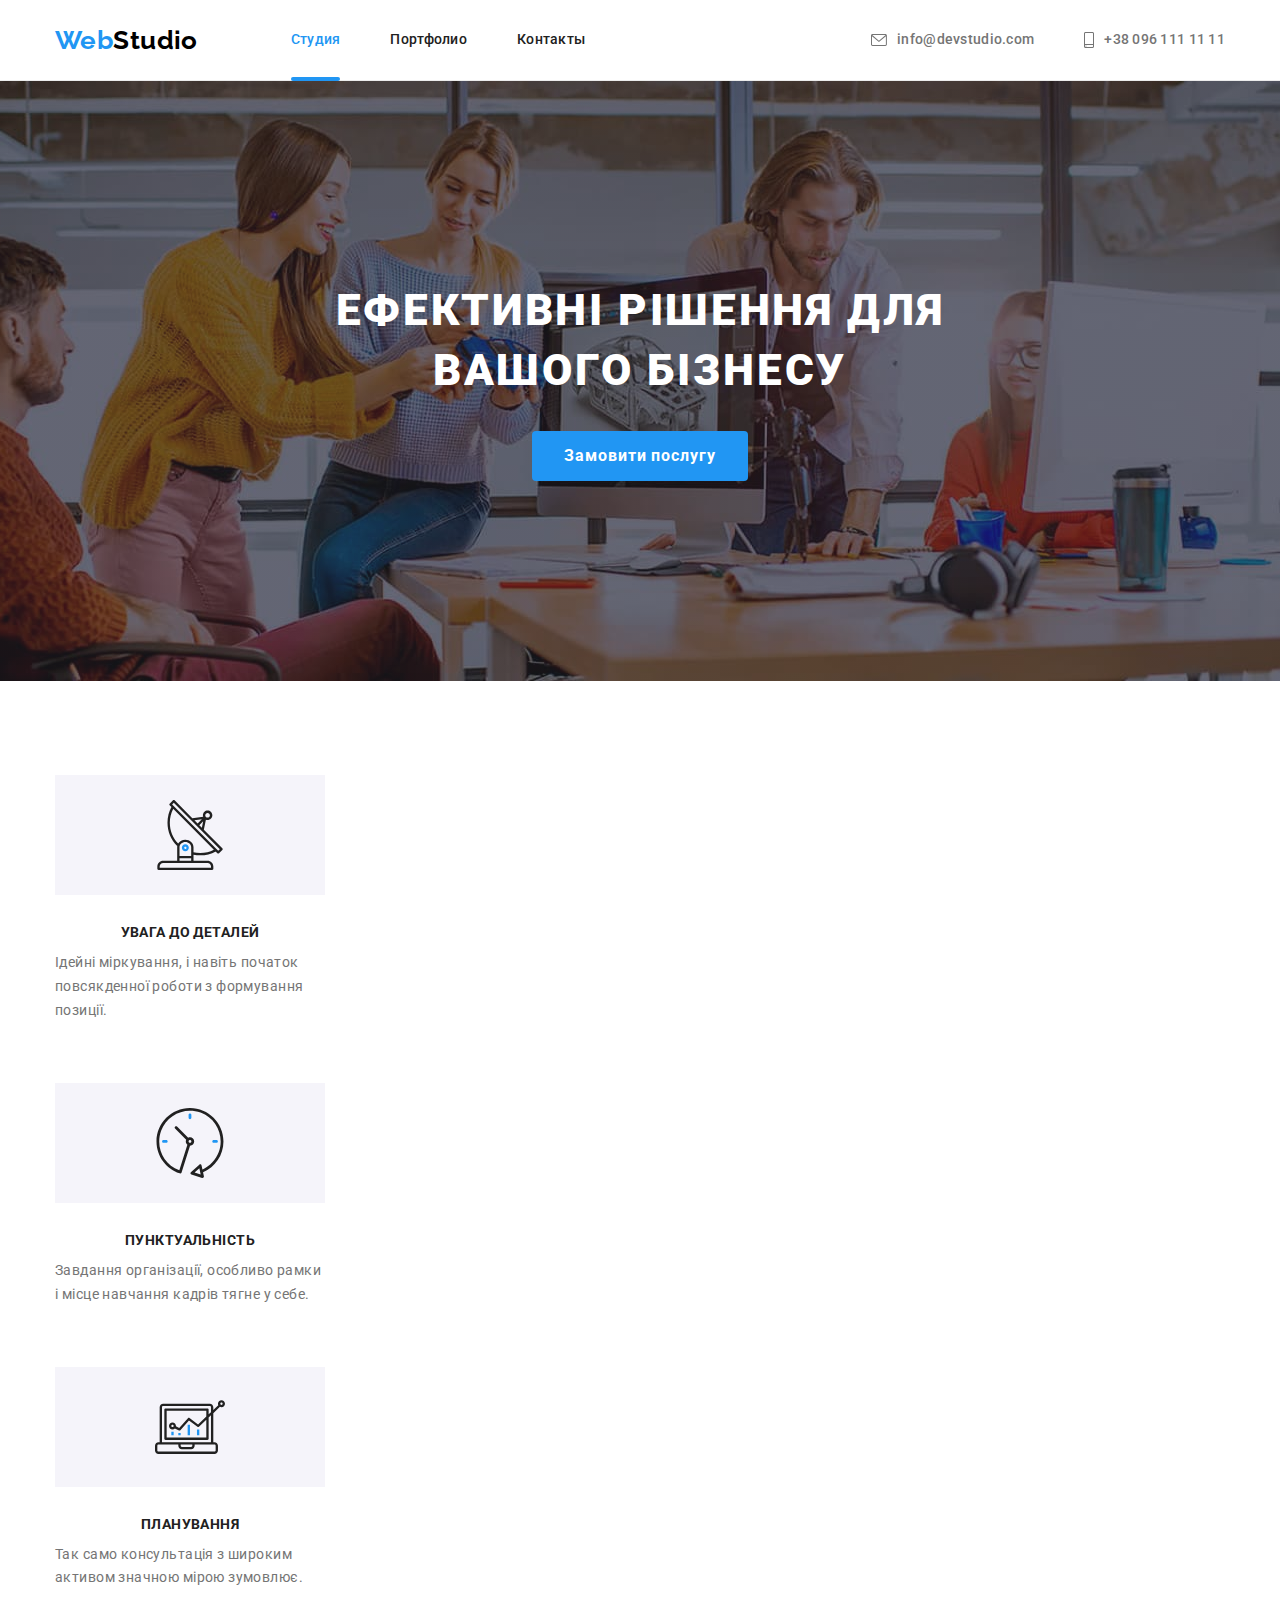
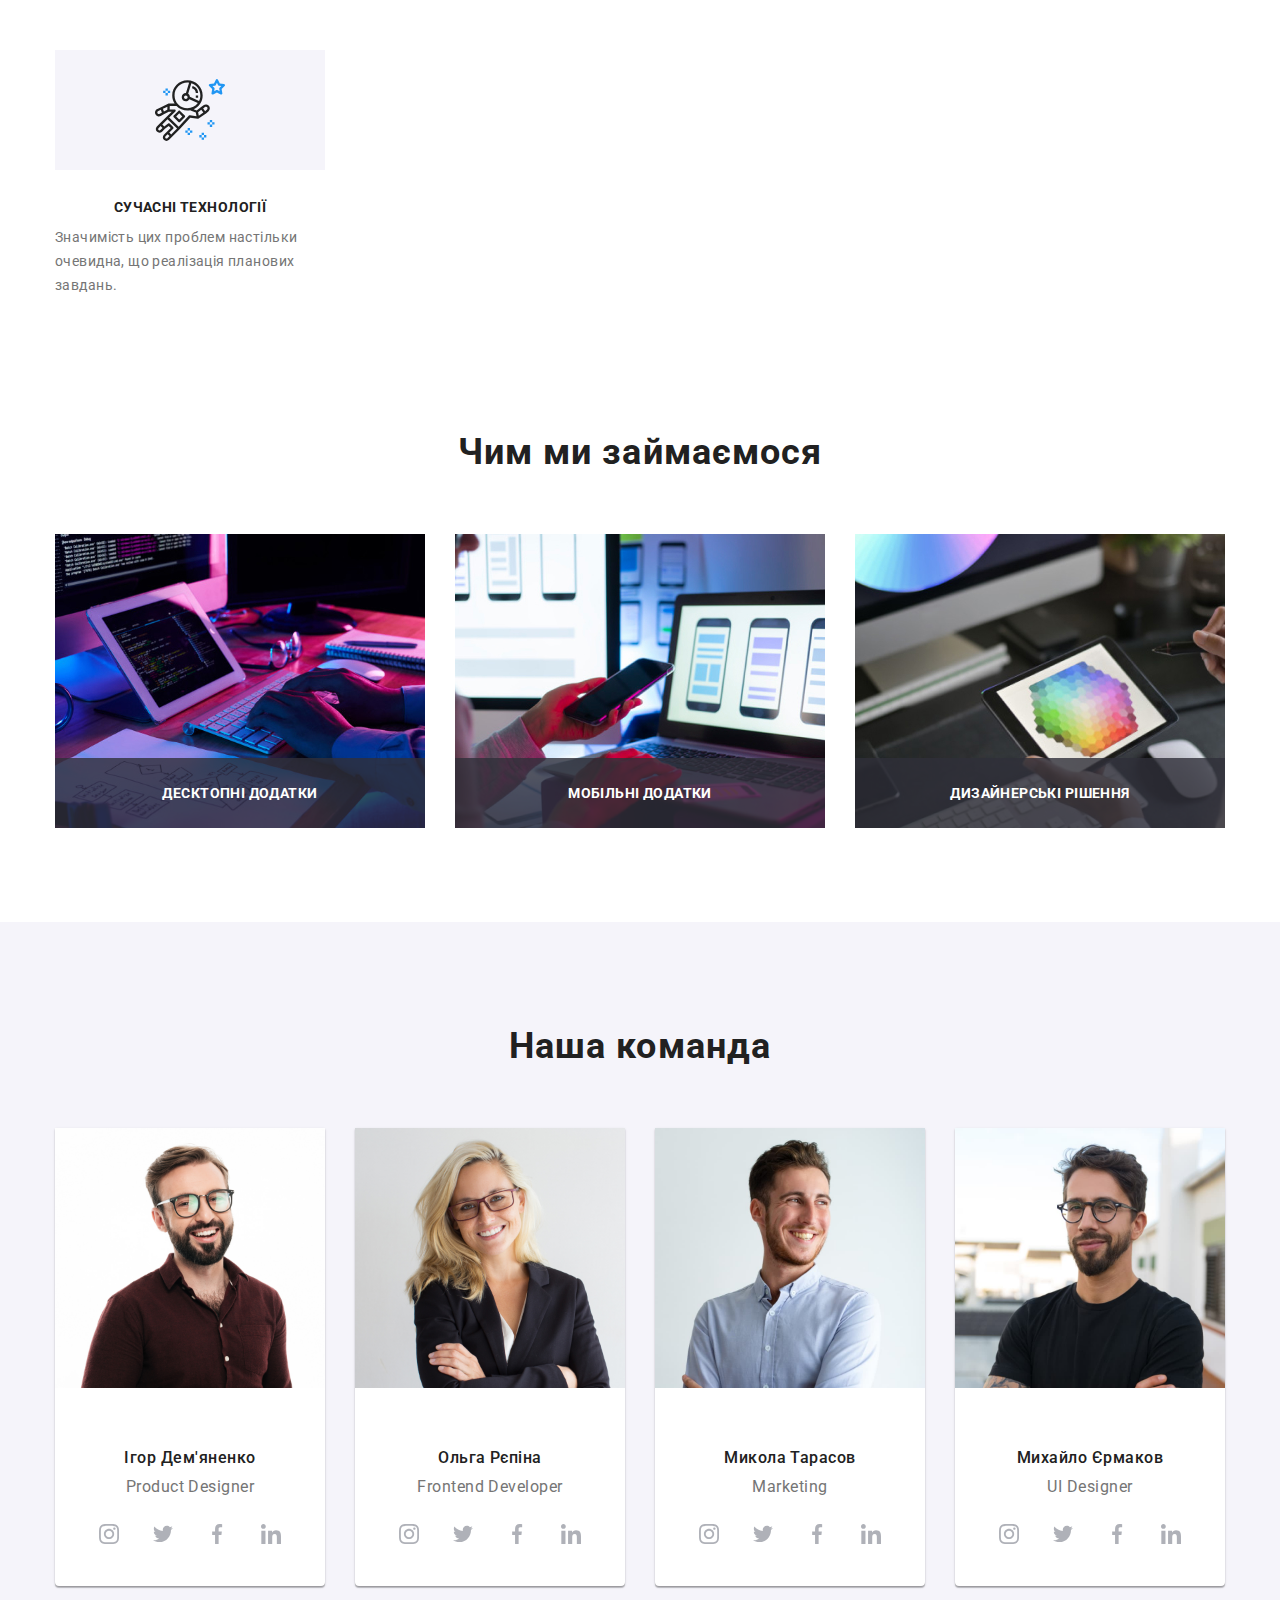
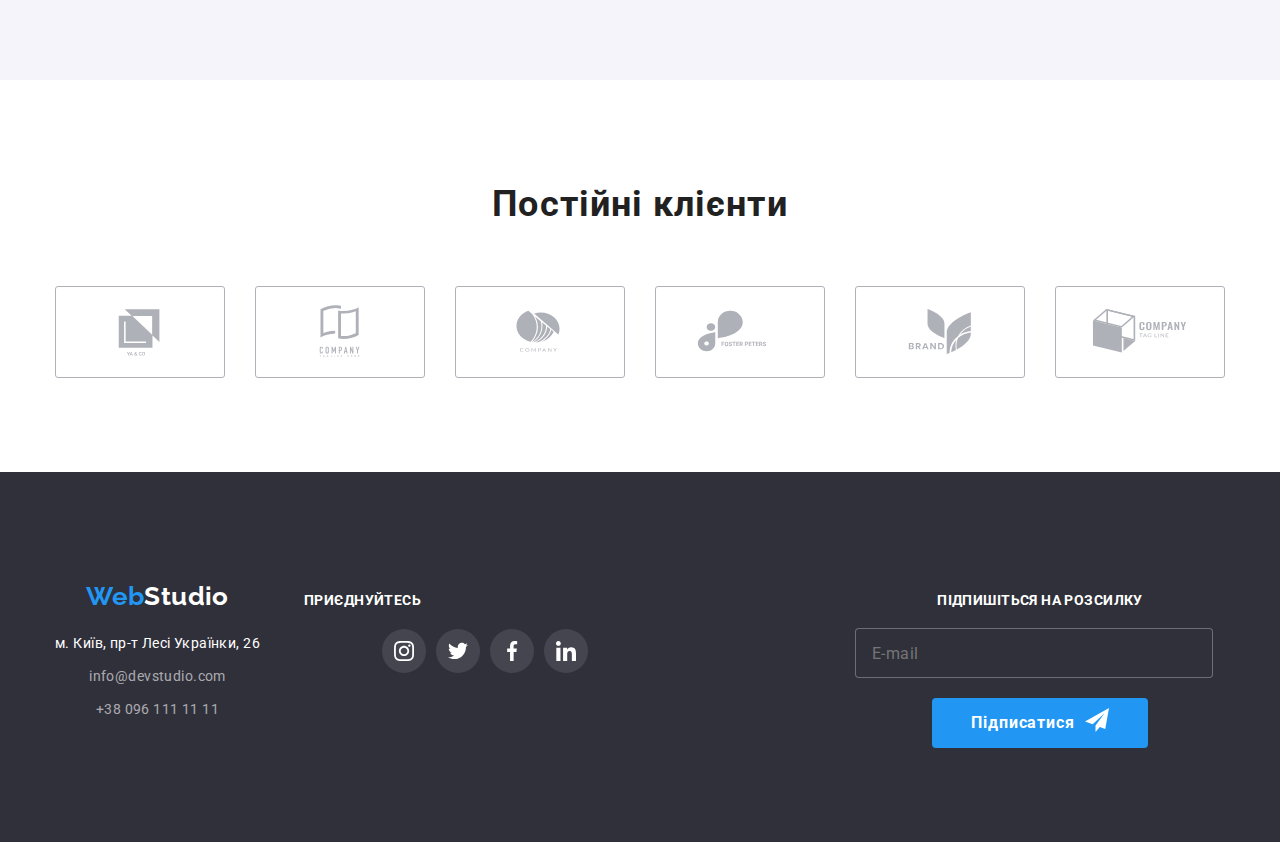
==== commit ac1298bb: "fixed some" ====
--- a/index.html
+++ b/index.html
@@ -1,7 +1,7 @@
 <!DOCTYPE html>
 <html lang="uk">
   <head>
-    <meta charset="UTF-8"/>
+    <meta charset="UTF-8" />
     <meta http-equiv="X-UA-Compatible" content="IE=edge" />
     <meta name="viewport" content="width=device-width, initial-scale=1.0" />
     <link rel="preconnect" href="https://fonts.googleapis.com" />
@@ -22,10 +22,14 @@
     <header class="header">
       <div class="container header__section">
         <nav class="header__nav">
-          <a class="header__logo logo link" href="./index.html">Web<span class="header__logo--black">Studio</span></a>
+          <a class="header__logo logo link" href="./index.html"
+            >Web<span class="header__logo--black">Studio</span></a
+          >
           <ul class="nav list">
             <li class="nav__item">
-              <a class="nav__link link nav__link--current" href="./index.html">Студия</a>
+              <a class="nav__link link nav__link--current" href="./index.html"
+                >Студия</a
+              >
             </li>
             <li class="nav__item">
               <a class="nav__link link" href="./portfolio.html">Портфолио</a>
@@ -37,18 +41,22 @@
         </nav>
         <ul class="header-contact header-contack__list list">
           <li class="header-contact__item">
-            <a class="header-contact__link link" href="mailto:info@devstudio.com"><svg class="header-contact__icon"
-                width="16" height="12">
+            <a
+              class="header-contact__link link"
+              href="mailto:info@devstudio.com"
+              ><svg class="header-contact__icon" width="16" height="12">
                 <use href="./img/sprite.svg#icon-envelope"></use>
               </svg>
-              info@devstudio.com</a>
+              info@devstudio.com</a
+            >
           </li>
           <li class="header-contact__item">
-            <a class="header-contact__link link" href="tel:+380961111111"><svg class="header-contact__icon" width="10"
-                height="16">
+            <a class="header-contact__link link" href="tel:+380961111111"
+              ><svg class="header-contact__icon" width="10" height="16">
                 <use href="./img/sprite.svg#icon-smartphone"></use>
               </svg>
-              +38 096 111 11 11</a>
+              +38 096 111 11 11</a
+            >
           </li>
         </ul>
         <button class="menu-open" data-menu-open>
@@ -66,10 +74,16 @@
           </button>
           <ul class="mob-menu-list list">
             <li class="mob-menu-list__item">
-              <a class="mob-menu-list__link link mob-menu-list__link--current" href="./index.html">Студия</a>
+              <a
+                class="mob-menu-list__link link mob-menu-list__link--current"
+                href="./index.html"
+                >Студия</a
+              >
             </li>
             <li class="mob-menu-list__item">
-              <a class="mob-menu-list__link link" href="./portfolio.html">Портфолио</a>
+              <a class="mob-menu-list__link link" href="./portfolio.html"
+                >Портфолио</a
+              >
             </li>
             <li class="mob-menu-list__item">
               <a class="mob-menu-list__link link" href="">Контакты</a>
@@ -78,8 +92,11 @@
         </div>
         <div class="mob-menu-list__down">
           <a class="mob-menu-list__tell link" href="tel:+380961111111">
-            +38 096 111 11 11</a>
-          <a class="mob-menu-list__mail link" href="mailto:info@devstudio.com">info@devstudio.com</a>
+            +38 096 111 11 11</a
+          >
+          <a class="mob-menu-list__mail link" href="mailto:info@devstudio.com"
+            >info@devstudio.com</a
+          >
           <ul class="mob-menu-list__social list">
             <li class="mob-menu-list__social-item">Instagram</li>
             <li class="mob-menu-list__social-item">Twitter</li>
@@ -89,25 +106,21 @@
         </div>
       </div>
     </header>
-    
+
     <main>
-
-
       <!--Hero section-->
       <section class="hero-section">
-          <h1 class="hero-title">Ефективні рішення для вашого бізнесу</h1>
-          <button class="button" type="button" data-modal-open>
-            Замовити послугу
-          </button>
+        <h1 class="hero-title">Ефективні рішення для вашого бізнесу</h1>
+        <button class="button" type="button" data-modal-open>
+          Замовити послугу
+        </button>
       </section>
       <!--Benefits section-->
       <section class="section">
         <div class="container">
           <h2 hidden>Наші переваги</h2>
           <ul class="benefits">
-            
             <li class="benefits__item">
-        
               <div class="benefits__icon">
                 <svg width="70" height="70">
                   <use href="./img/sprite.svg#icon-antenna"></use>
@@ -118,11 +131,9 @@
                 Ідейні міркування, і навіть початок повсякденної роботи з
                 формування позиції.
               </p>
-              
-            </li>
-            
+            </li>
+
             <li class="benefits__item">
-        
               <div class="benefits__icon">
                 <svg width="70" height="70">
                   <use href="./img/sprite.svg#icon-clock"></use>
@@ -133,10 +144,8 @@
                 Завдання організації, особливо рамки і місце навчання кадрів
                 тягне у себе.
               </p>
-            
             </li>
             <li class="benefits__item">
-        
               <div class="benefits__icon">
                 <svg width="70" height="70">
                   <use href="./img/sprite.svg#icon-diagram"></use>
@@ -148,7 +157,6 @@
               </p>
             </li>
             <li class="benefits__item">
-        
               <div class="benefits__icon">
                 <svg width="70" height="70">
                   <use href="./img/sprite.svg#icon-astronaut"></use>
@@ -201,7 +209,7 @@
           <h2 class="team__title">Наша команда</h2>
           <ul class="team__members">
             <li class="team__item">
-              <img src="./img/team1.jpg" alt="team1 photo"/>
+              <img src="./img/team1.jpg" alt="team1 photo" />
               <div class="member">
                 <h3 class="member__title">Ігор Дем'яненко</h3>
                 <p class="member__position">Product Designer</p>
@@ -254,7 +262,7 @@
               </div>
             </li>
             <li class="team__item">
-              <img src="./img/team2.jpg" alt="team2 photo"/>
+              <img src="./img/team2.jpg" alt="team2 photo" />
               <div class="member">
                 <h3 class="member__title">Ольга Рєпіна</h3>
                 <p class="member__position">Frontend Developer</p>
@@ -307,7 +315,7 @@
               </div>
             </li>
             <li class="team__item">
-              <img src="./img/team3.jpg" alt="team3 photo"/>
+              <img src="./img/team3.jpg" alt="team3 photo" />
               <div class="member">
                 <h3 class="member__title">Микола Тарасов</h3>
                 <p class="member__position">Marketing</p>
@@ -466,17 +474,18 @@
         </ul>
       </div>
     </section>
-    <!--Contacts-->
+    <!--Footer-->
     <footer class="footer">
       <div class="container">
         <div class="footer__container">
           <div class="footer__contacts">
-            <a href="/index.html" class="footer__logo logo link" lang="en">
-              Web<span class="footer__logo--white">Studio</span></a
+            <a href="/index.html" class="footer__logo" lang="en">
+              <span class="web">Web</span
+              ><span class="footer-studio">Studio</span></a
             >
             <address>
-              <ul class="footer-contact__list list">
-                <li class="footer-contact__item">
+              <ul>
+                <li class="footer__contact">
                   <a
                     href="https://goo.gl/maps/wk6n3xBfWeeEz1HY8"
                     target="_blank"
@@ -486,12 +495,12 @@
                     м. Київ, пр-т Лесі Українки, 26</a
                   >
                 </li>
-                <li class="footer-contact__item">
+                <li class="footer__contact">
                   <a href="mailto:info@devstudio.com" class="footer__link"
                     >info@devstudio.com</a
                   >
                 </li>
-                <li class="footer-contact__item">
+                <li class="footer__contact">
                   <a href="tel:+380961111111" class="footer__link"
                     >+38 096 111 11 11</a
                   >
@@ -556,6 +565,8 @@
         </div>
       </div>
     </footer>
+
+    <!--Modal window-->
     <div class="backdrop is-hidden" data-modal>
       <div class="modal">
         <button type="button" class="close-button" data-modal-close>
--- a/css/main.min.css
+++ b/css/main.min.css
@@ -1 +1 @@
-:root{--primary-text-color: #757575;--title-text-color: #212121;--white-text-color: #ffffff;--accent-color: #2196f3;--primary-background-color: #ffffff;--second-bcg-color: #f5f4fa;--secondary-bcg-studio: #2f303a;--secondary-text-color: #000000}h1,h2,h3,h4,h5,h6,ul,p{margin:0;padding:0}ul{padding-left:0;list-style:none}body{background-color:var(--primary-background-color);color:var(--primary-text-color);font-family:Roboto,sans-serif;font-size:14px;letter-spacing:.03em}a{text-decoration:none}img{display:block;max-width:100%;height:auto}.section{padding-top:60px;padding-bottom:60px}@media screen and (min-width: 1200px){.section{padding-top:94px;padding-bottom:94px}}.button{font-size:16px;font-weight:700;line-height:1.88;display:block;margin:0 auto;padding-top:10px;padding-bottom:10px;background-color:var(--accent-color);font-family:inherit;width:200px;letter-spacing:.06em;color:var(--primary-background-color);border:var(--accent-color);border-radius:4px;cursor:pointer}@media screen and (min-width: 1200px){.button{width:216px}}.container{margin:0 auto 0 auto;padding:0 15px 0 15px}@media screen and (min-width: 480px){.container{width:480px}}@media screen and (min-width: 768px){.container{width:768px}}@media screen and (min-width: 1200px){.container{width:1200px}}.header{border-bottom:1px solid #ececec}@media screen and (max-width: 767px){.header{padding-top:16px;padding-bottom:16px}}.header__section{display:-webkit-box;display:-ms-flexbox;display:flex;-webkit-box-align:center;-ms-flex-align:center;align-items:center;-webkit-box-pack:justify;-ms-flex-pack:justify;justify-content:space-between;padding-left:15px;padding-right:15px}@media screen and (max-width: 767px){.header__section{max-width:767px}}.header__nav{display:-webkit-box;display:-ms-flexbox;display:flex;-webkit-box-align:center;-ms-flex-align:center;align-items:center}.logo{font-family:Raleway;font-weight:700;font-size:26px;line-height:1.19;-webkit-box-align:center;-ms-flex-align:center;align-items:center;text-align:center;color:var(--accent-color)}.header__logo{margin-right:93px}.header__logo--black{color:var(--secondary-text-color)}.nav{display:-webkit-box;display:-ms-flexbox;display:flex}@media screen and (max-width: 767px){.nav{display:none}}.nav__item:not(:last-child){margin-right:50px}.nav__link{display:block;padding-top:32px;padding-bottom:32px;font-weight:500;font-size:14px;line-height:1.14;letter-spacing:.02em;color:var(--title-text-color);position:relative;-webkit-transition:color 250ms cubic-bezier(0.4, 0, 0.2, 1);transition:color 250ms cubic-bezier(0.4, 0, 0.2, 1)}.nav__link:focus,.nav__link:hover{color:var(--accent-color)}.nav__link--current{color:var(--accent-color)}.nav__link--current::after{position:absolute;display:block;content:"";width:100%;height:4px;border-radius:2px;bottom:-1px;background-color:var(--accent-color)}.header-contact{display:-webkit-box;display:-ms-flexbox;display:flex}@media screen and (max-width: 767px){.header-contact{display:none}}@media screen and (min-width: 768px)and (max-width: 1199px){.header-contact{-webkit-box-orient:vertical;-webkit-box-direction:normal;-ms-flex-direction:column;flex-direction:column;-ms-flex-line-pack:center;align-content:center}}.header-contack__list{margin-left:auto}.header-contact__item+.header-contact__item{margin-left:50px}@media screen and (min-width: 768px)and (max-width: 1199px){.header-contact__item+.header-contact__item{margin-left:0px}}@media screen and (min-width: 768px)and (max-width: 1199px){.header-contact__item{margin-left:0px}}.header-contact__link{display:-webkit-inline-box;display:-ms-inline-flexbox;display:inline-flex;padding:32px 0px 32px;-webkit-box-align:center;-ms-flex-align:center;align-items:center;font-weight:500;font-size:14px;line-height:1.14;letter-spacing:.02em;color:var(--primary-text-color);-webkit-transition:color 250ms cubic-bezier(0.4, 0, 0.2, 1);transition:color 250ms cubic-bezier(0.4, 0, 0.2, 1)}.header-contact__link:hover,.header-contact__link:focus{color:var(--accent-color)}@media screen and (min-width: 768px)and (max-width: 1199px){.header-contact__link{padding:0}}@media screen and (min-width: 768px)and (max-width: 1199px){.header-contact__item:not(:last-child){margin-bottom:10px}}.header-contact__icon{margin-right:10px;fill:currentColor}.mob-menu{width:100vw;height:100vh;position:fixed;background-color:#fff;top:0;right:0;padding:15px 10px 48px 40px;z-index:999}.flex{display:-webkit-box;display:-ms-flexbox;display:flex;-webkit-box-orient:vertical;-webkit-box-direction:normal;-ms-flex-direction:column;flex-direction:column;-webkit-box-pack:justify;-ms-flex-pack:justify;justify-content:space-between}.menu-open{display:-webkit-box;display:-ms-flexbox;display:flex;-webkit-box-align:center;-ms-flex-align:center;align-items:center;-webkit-box-pack:center;-ms-flex-pack:center;justify-content:center;width:40px;height:40px;background-color:rgba(0,0,0,0);color:#212121;border:none;margin-left:auto;cursor:pointer}.menu-open:hover,.menu-open:focus{fill:var(--accent-color)}@media screen and (min-width: 768px){.menu-open{display:none}}.menu-close{display:-webkit-box;display:-ms-flexbox;display:flex;-webkit-box-align:center;-ms-flex-align:center;align-items:center;-webkit-box-pack:center;-ms-flex-pack:center;justify-content:center;background-color:rgba(0,0,0,0);color:#212121;border:none;margin-left:auto;cursor:pointer}.menu-close:hover,.menu-close:focus{fill:var(--accent-color)}.mob-menu-list__item:not(:last-child){margin-bottom:32px}.mob-menu-list__link{font-family:Roboto;font-weight:500;font-size:40px;line-height:1.18;letter-spacing:.02em;color:#212121}.mob-menu-list__link:focus,.mob-menu-list__link:hover{color:var(--accent-color)}.mob-menu-list__link--current{color:var(--accent-color)}.mob-menu-list__tell{display:block;margin-bottom:32px;font-family:Roboto;font-style:normal;font-weight:500;font-size:34px;line-height:1.18;letter-spacing:.02em;color:#2196f3}.mob-menu-list__mail{display:block;font-family:Roboto;font-style:normal;font-weight:500;font-size:24px;line-height:1.17;letter-spacing:.02em;color:#757575;margin-bottom:64px}.mob-menu-list__social{display:-webkit-box;display:-ms-flexbox;display:flex;-webkit-box-orient:horizontal;-webkit-box-direction:normal;-ms-flex-direction:row;flex-direction:row;-webkit-column-gap:20px;-moz-column-gap:20px;column-gap:20px}.mob-menu-list__social-item{position:relative;font-weight:500;font-size:18px;line-height:1.22;letter-spacing:.02em;color:#2196f3}.mob-menu-list__social-item:not(:first-child)::before{content:"";display:block;position:absolute;top:0;left:-10px;width:1px;height:22px;background-color:rgba(33,33,33,.2)}.mob-menu.is-hidden{opacity:0;visibility:hidden;pointer-events:none}.hero-section{max-width:1600px;height:600px;margin-left:auto;margin-right:auto;padding-top:200px;padding-bottom:200px;background-position:center;background-image:-webkit-gradient(linear, left top, right top, from(rgba(47, 48, 58, 0.4)), to(rgba(47, 48, 58, 0.4))),url(../img/hero-background.jpg);background-image:linear-gradient(to right, rgba(47, 48, 58, 0.4), rgba(47, 48, 58, 0.4)),url(../img/hero-background.jpg);background-repeat:no-repeat;background-position:center;background-size:cover;background-color:var(--secondary-bcg-studio)}.hero-title{font-size:26px;font-weight:900;line-height:1.62;width:360px;text-align:center;letter-spacing:.06em;text-transform:uppercase;color:var(--primary-background-color);margin:0 auto;margin-bottom:30px}@media screen and (min-width: 1200px){.hero-title{font-size:44px;font-weight:900;line-height:1.36;width:696px}}.benefits{display:block}@media screen and (min width: 768px){.benefits{display:-webkit-box;display:-ms-flexbox;display:flex}}@media screen and (min-width: 480px){.benefits__item{width:450px}}@media screen and (min-width: 768px){.benefits__item{width:354px}}@media screen and (min-width: 1200px){.benefits__item{width:270px}}.benefits__icon{display:-webkit-box;display:-ms-flexbox;display:flex;height:120px;margin-bottom:30px;-webkit-box-align:center;-ms-flex-align:center;align-items:center;-webkit-box-pack:center;-ms-flex-pack:center;justify-content:center;-webkit-box-orient:vertical;-webkit-box-direction:normal;-ms-flex-direction:column;flex-direction:column;background-color:var(--second-bcg-color)}@media screen and (min-width: 480px){.benefits__icon{width:450px}}@media screen and (min-width: 768px){.benefits__icon{width:354px}}@media screen and (min-width: 1200px){.benefits__icon{width:270px}}.benefits__title{font-size:14px;font-weight:700;line-height:1.14;margin-bottom:10px;letter-spacing:.03em;text-transform:uppercase;color:var(--title-text-color)}@media screen and (min-width: 768px){.benefits__title{text-align:left}}.benefits__text{font-weight:400;line-height:1.71;letter-spacing:.03em;color:var(--primary-text-color)}.samples{display:none}@media screen and (min-width: 1200px){.samples{display:block;padding-top:0px}}.samples__title,.team__title,.clients__title{font-size:28px;font-weight:700;line-height:1.71;text-align:center;letter-spacing:.03em;color:var(--title-text-color);margin-bottom:30px}@media screen and (min-width: 1200px){.samples__title,.team__title,.clients__title{font-size:36px;font-weight:700;line-height:1.72;margin-bottom:50px}}.samples__image{display:-webkit-box;display:-ms-flexbox;display:flex;gap:30px}img{display:block;max-width:100%;height:auto}.samples__block{display:block;position:relative}.samples__text{display:-webkit-box;display:-ms-flexbox;display:flex;-webkit-box-pack:center;-ms-flex-pack:center;justify-content:center;-webkit-box-align:center;-ms-flex-align:center;align-items:center;position:absolute;bottom:0;right:0;width:100%;height:70px;font-weight:700;color:var(--primary-background-color);background:rgba(47,48,58,.8);text-transform:uppercase}.team__members{display:block}@media screen and (min-width: 768px){.team__members{display:-webkit-box;display:-ms-flexbox;display:flex;-ms-flex-wrap:wrap;flex-wrap:wrap;gap:30px}}.team{background-color:var(--second-bcg-color)}.member{padding-top:30px;padding-bottom:24px}@media screen and (min-width: 1200px){.member{padding-bottom:30px}}.member__title{font-size:16px;font-weight:500;line-height:1.19;display:block;margin-bottom:10px;letter-spacing:.03em;text-align:center;color:var(--title-text-color)}.member__position{font-size:16px;font-weight:400;line-height:1.19;display:block;margin-bottom:16px;letter-spacing:.03em;text-align:center;color:var(--primary-text-color)}.team__item{background-color:var(--primary-background-color);-webkit-box-shadow:0px 1px 3px rgba(0,0,0,.12),0px 1px 1px rgba(0,0,0,.14),0px 2px 1px rgba(0,0,0,.2);box-shadow:0px 1px 3px rgba(0,0,0,.12),0px 1px 1px rgba(0,0,0,.14),0px 2px 1px rgba(0,0,0,.2);border-radius:0px 0px 4px 4px;width:450px}@media screen and (min-width: 768px){.team__item{display:-webkit-box;display:-ms-flexbox;display:flex;-ms-flex-wrap:wrap;flex-wrap:wrap;gap:30px;width:354px;-webkit-box-align:center;-ms-flex-align:center;align-items:center;-ms-flex-line-pack:center;align-content:center;-webkit-box-pack:center;-ms-flex-pack:center;justify-content:center}}@media screen and (min-width: 1200px){.team__item{width:270px}}@media screen and (max-width: 767px){.team__item:not(:last-child){margin-bottom:30px}}.social{display:-webkit-box;display:-ms-flexbox;display:flex;-webkit-box-pack:center;-ms-flex-pack:center;justify-content:center}.social__icon{display:-webkit-box;display:-ms-flexbox;display:flex;-webkit-box-align:center;-ms-flex-align:center;align-items:center}.social__icon:not(:first-child){margin-left:10px}.social__link{display:-webkit-box;display:-ms-flexbox;display:flex;width:44px;height:44px;background:var(--primary-background-color);border-radius:50%;-webkit-box-pack:center;-ms-flex-pack:center;justify-content:center}.social__link:hover{background-color:var(--accent-color);-webkit-transition:background-color 250ms cubic-bezier(0.4, 0, 0.2, 1);transition:background-color 250ms cubic-bezier(0.4, 0, 0.2, 1)}.social__link svg{fill:#afb1b8}.social__link:hover svg{fill:var(--primary-background-color);-webkit-transition:fill 250ms cubic-bezier(0.4, 0, 0.2, 1);transition:fill 250ms cubic-bezier(0.4, 0, 0.2, 1)}.clients{display:-webkit-box;display:-ms-flexbox;display:flex;-ms-flex-wrap:wrap;flex-wrap:wrap;-webkit-box-pack:center;-ms-flex-pack:center;justify-content:center;-webkit-box-align:center;-ms-flex-align:center;align-items:center;grid-gap:30px}@media screen and (min-width: 1200px){.clients{-ms-flex-wrap:nowrap;flex-wrap:nowrap}}@media screen and (max-width: 767px){.clients__item{width:210px}}@media screen and (min-width: 768px){.clients__item{width:226px}}@media screen and (min-width: 1200px){.clients__item{width:170px}}.clients__logo{display:-webkit-box;display:-ms-flexbox;display:flex;-webkit-box-pack:center;-ms-flex-pack:center;justify-content:center;-webkit-box-align:center;-ms-flex-align:center;align-items:center;margin-right:30px;width:170px;height:92px;border:1px solid #afb1b8;border-radius:3px}.clients__logo svg{fill:#afb1b8}.clients__logo:hover{border:1px solid var(--accent-color);-webkit-transition:border 250ms cubic-bezier(0.4, 0, 0.2, 1);transition:border 250ms cubic-bezier(0.4, 0, 0.2, 1)}.clients__logo:hover svg,.clients__logo:focus svg{fill:var(--accent-color);-webkit-transition:fill 250ms cubic-bezier(0.4, 0, 0.2, 1);transition:fill 250ms cubic-bezier(0.4, 0, 0.2, 1)}.clients__logo.current svg{color:var(--accent-color)}.footer__logo{font-size:26px;font-weight:700;line-height:1.19;display:block;margin-bottom:20px;font-family:Raleway,sans-serif;-webkit-text-decoration-line:none;text-decoration-line:none}.footer-studio{color:var(--primary-background-color)}.footer__container{display:block;-webkit-box-align:center;-ms-flex-align:center;align-items:center}@media screen and (min-width: 768px){.footer__container{display:-webkit-box;display:-ms-flexbox;display:flex;-webkit-box-align:baseline;-ms-flex-align:baseline;align-items:baseline}}.footer{background-color:#2f303a;padding-top:60px;padding-bottom:60px}@media screen and (max-width: 767px){.footer__contacts{text-align:center;margin-bottom:60px}}.footer__contact{margin-bottom:9px}.footer__contact:last-child{margin-bottom:0}.address{font-style:normal;font-weight:400;line-height:1.71;letter-spacing:.03em;color:var(--primary-background-color)}.footer__link{font-style:normal;font-weight:400;line-height:1.71;letter-spacing:.03em;color:rgba(255,255,255,.6);text-decoration:none}.footer__link .link:hover,.footer__link .link:focus{color:var(--primary-bcg-color)}.connect{-webkit-box-align:center;-ms-flex-align:center;align-items:center;margin-left:70px}.connect__container{display:block;-webkit-box-align:center;-ms-flex-align:center;align-items:center}@media screen and (min-width: 768px){.connect__container{display:-webkit-box;display:-ms-flexbox;display:flex;width:205px;height:45px;margin-top:20px}}.connect__items{display:-webkit-box;display:-ms-flexbox;display:flex;gap:10px}.connect__title{display:block;margin-bottom:20px;font-weight:700;color:var(--primary-background-color);text-transform:uppercase}.connect__icon{height:20px;width:20px;fill:#fff}.connect__button{display:-webkit-box;display:-ms-flexbox;display:flex;-webkit-box-align:center;-ms-flex-align:center;align-items:center;-webkit-box-pack:center;-ms-flex-pack:center;justify-content:center;width:44px;height:44px;border:0px;border-radius:50%;background-color:rgba(255,255,255,.1);-webkit-transition:background-color 250ms cubic-bezier(0.4, 0, 0.2, 1),color 250ms cubic-bezier(0.4, 0, 0.2, 1);transition:background-color 250ms cubic-bezier(0.4, 0, 0.2, 1),color 250ms cubic-bezier(0.4, 0, 0.2, 1)}.connect__button:hover,.connect__button:focus{background-color:var(--accent-color)}.backdrop{position:fixed;top:0;left:0;width:100%;height:100%;background-color:rgba(0,0,0,.2);opacity:1;-webkit-transition:opacity 250ms cubic-bezier(0.4, 0, 0.2, 1);transition:opacity 250ms cubic-bezier(0.4, 0, 0.2, 1)}.backdrop.is-hidden{visibility:hidden;pointer-events:none;-webkit-transition:visibility 250ms cubic-bezier(0.4, 0, 0.2, 1);transition:visibility 250ms cubic-bezier(0.4, 0, 0.2, 1)}.backdrop.is-hidden .modal{-webkit-transform:translate(-50%, -50%) scale(0.9);transform:translate(-50%, -50%) scale(0.9)}.modal{position:absolute;top:50%;left:50%;min-width:528px;min-height:581px;padding:40px;background-color:var(--primary-background-color);border-radius:4px;-webkit-transform:translate(-50%, -50%) scale(1);transform:translate(-50%, -50%) scale(1);-webkit-transition:-webkit-transform 250ms cubic-bezier(0.4, 0, 0.2, 1);transition:-webkit-transform 250ms cubic-bezier(0.4, 0, 0.2, 1);transition:transform 250ms cubic-bezier(0.4, 0, 0.2, 1);transition:transform 250ms cubic-bezier(0.4, 0, 0.2, 1), -webkit-transform 250ms cubic-bezier(0.4, 0, 0.2, 1)}.modal-title{display:block;margin-bottom:12px;font-size:20px;font-weight:700;line-height:1.15;letter-spacing:.03em;text-align:center;color:#212121}.close-button{position:absolute;top:8px;right:8px;width:30px;height:30px;border-radius:50%;display:-webkit-box;display:-ms-flexbox;display:flex;-webkit-box-pack:center;-ms-flex-pack:center;justify-content:center;-webkit-box-align:center;-ms-flex-align:center;align-items:center;cursor:pointer;background:var(--primary-background-color);border:1px solid rgba(0,0,0,.1)}.close-button:hover,.close-button:focus{background:var(--accent-color)}.form-element{display:-webkit-box;display:-ms-flexbox;display:flex;-webkit-box-orient:vertical;-webkit-box-direction:normal;-ms-flex-direction:column;flex-direction:column;margin-bottom:10px;font-family:Roboto;font-size:12px;line-height:1.17;letter-spacing:.01em;text-align:left}.form-element label{margin-bottom:4px}.form-element input,textarea{height:40px;border:1px solid rgba(33,33,33,.2);border-radius:4px;padding-left:42px;outline:none;width:100%}.form-element input:focus{border:1px solid var(--accent-color);-webkit-transition:border 250ms cubic-bezier(0.4, 0, 0.2, 1);transition:border 250ms cubic-bezier(0.4, 0, 0.2, 1)}.form-element input:focus+svg{fill:var(--accent-color);-webkit-transition:fill 250ms cubic-bezier(0.4, 0, 0.2, 1);transition:fill 250ms cubic-bezier(0.4, 0, 0.2, 1)}.form-element textarea:focus{border:1px solid var(--accent-color);-webkit-transition:border 250ms cubic-bezier(0.4, 0, 0.2, 1);transition:border 250ms cubic-bezier(0.4, 0, 0.2, 1)}.input-wrap{position:relative}.input-wrap svg{position:absolute;top:50%;left:12px;-webkit-transform:translateY(-50%);transform:translateY(-50%)}.comment{height:120px;resize:none;padding-left:16px;padding-top:12px;padding-right:16px;padding-bottom:12px}.submit-btn{display:block;margin:0 auto;padding-top:10px;padding-bottom:10px;background-color:#188ce8;font-family:inherit;font-weight:700;font-size:16px;line-height:1.88;width:200px;letter-spacing:.06em;color:var(--primary-background-color);border:#188ce8;border-radius:4px;cursor:pointer}.accept{display:-webkit-box;display:-ms-flexbox;display:flex;-webkit-box-pack:center;-ms-flex-pack:center;justify-content:center;-webkit-box-align:center;-ms-flex-align:center;align-items:center;margin-top:20px;margin-bottom:30px}.conditions{display:block;margin-left:8px;color:var(--accent-color);text-decoration:underline}.visually-hidden{position:absolute;white-space:nowrap;width:1px;height:1px;overflow:hidden;border:0;padding:0;clip:rect(0 0 0 0);-webkit-clip-path:inset(50%);clip-path:inset(50%);margin:-1px}.checkbox{display:-webkit-box;display:-ms-flexbox;display:flex;-webkit-box-align:center;-ms-flex-align:center;align-items:center;margin-right:8px;border:2px solid var(--title-text-color);width:16px;height:15px;border-radius:3px;fill:var(--white-text-color)}.div-conditions{display:-webkit-box;display:-ms-flexbox;display:flex;-webkit-box-align:center;-ms-flex-align:center;align-items:center;-webkit-box-pack:center;-ms-flex-pack:center;justify-content:center}.accept input:checked+label .checkbox{background:var(--accent-color);border:2px solid var(--accent-color);fill:var(--primary-background-color)}.subscribe{margin-top:60px}@media(min-width: 768px){.subscribe{margin-top:0px;padding:0}}@media(min-width: 1200px){.subscribe{margin-left:23px}}.connect__title{padding:20px 0px 10px 0px;margin-bottom:20px;font-weight:700;font-size:14px;line-height:1.14px;text-transform:uppercase;color:var(--white-text-color)}@media(min-width: 768px){.connect__title{padding-bottom:10px}}@media(min-width: 1200px){.connect__title{text-align:left}}.footer__subscription{margin-bottom:20px;width:100%;margin:0;padding:13px 16px;border-radius:4px;border:1px solid rgba(255,255,255,.3);background-color:var(--hero-background-color);color:var(--white-text-color)}.footer__subscription::-webkit-input-placeholder{font-size:16px;line-height:1.25;color:rgba(255,255,255,.6)}.footer__subscription::-moz-placeholder{font-size:16px;line-height:1.25;color:rgba(255,255,255,.6)}.footer__subscription:-ms-input-placeholder{font-size:16px;line-height:1.25;color:rgba(255,255,255,.6)}.footer__subscription::-ms-input-placeholder{font-size:16px;line-height:1.25;color:rgba(255,255,255,.6)}.footer__subscription::placeholder{font-size:16px;line-height:1.25;color:rgba(255,255,255,.6)}@media(min-width: 1200px){.footer__subscription{width:358px;margin-right:12px}}.footer__subscription input{margin-right:12px;padding-left:16px;width:358px;height:50px;font-family:Roboto;font-size:16px;line-height:1.25;letter-spacing:.03em;text-align:left;background:var(--secondary-bcg-studio);color:rgba(255,255,255,.6);border:1px solid rgba(255,255,255,.3);border-radius:4px;outline:none}.subscribe__btn{display:-webkit-box;display:-ms-flexbox;display:flex;text-align:center;-webkit-box-pack:center;-ms-flex-pack:center;justify-content:center;margin:0 auto;padding-top:10px;padding-bottom:10px;background-color:var(--accent-color);font-family:inherit;font-weight:700;font-size:16px;line-height:1.88;width:216px;letter-spacing:.06em;color:var(--primary-background-color);border:var(--accent-color);border-radius:4px;cursor:pointer;fill:var(--primary-background-color)}.subscribe__btn svg{margin-left:10px}.portfolio-button{font-size:16px;font-weight:500;line-height:1.62;color:var(--title-text-color);background:var(--second-bcg-color);border:var(--second-bcg-color);border-radius:4px;cursor:pointer;-webkit-transition:background-color 250ms cubic-bezier(0.4, 0, 0.2, 1),color 250ms cubic-bezier(0.4, 0, 0.2, 1);transition:background-color 250ms cubic-bezier(0.4, 0, 0.2, 1),color 250ms cubic-bezier(0.4, 0, 0.2, 1)}.portfolio-button{margin-left:8px;padding-top:6px;padding-bottom:6px;padding-left:22px;padding-right:22px}.portfolio-button:hover,.portfolio-button:focus{background-color:var(--accent-color);color:var(--primary-background-color);border:var(--accent-color)}.portfolio-button:hover,.portfolio-button:focus{-webkit-box-shadow:0 2px 2px 0 rgba(0,0,0,.12),0 1px 2px 0 rgba(0,0,0,.08),0 3px 1px 0 rgba(0,0,0,.1);box-shadow:0 2px 2px 0 rgba(0,0,0,.12),0 1px 2px 0 rgba(0,0,0,.08),0 3px 1px 0 rgba(0,0,0,.1)}.portfolio-buttons{display:-webkit-box;display:-ms-flexbox;display:flex;margin-bottom:50px;-webkit-box-align:center;-ms-flex-align:center;align-items:center;-webkit-box-pack:center;-ms-flex-pack:center;justify-content:center}.portfolio-container{display:-webkit-box;display:-ms-flexbox;display:flex;-ms-flex-wrap:wrap;flex-wrap:wrap;gap:30px}.portfolio-link{display:block;overflow:hidden}.portfolio-link:hover{-webkit-box-shadow:1px 4px 6px 0 rgba(0,0,0,.1607843137),0 4px 4px 0 rgba(0,0,0,.0588235294),0 1px 1px 0 rgba(0,0,0,.1215686275);box-shadow:1px 4px 6px 0 rgba(0,0,0,.1607843137),0 4px 4px 0 rgba(0,0,0,.0588235294),0 1px 1px 0 rgba(0,0,0,.1215686275)}.portfolio-image{display:block;position:relative;overflow:hidden}.text-focus{display:-webkit-box;display:-ms-flexbox;display:flex;-webkit-box-pack:center;-ms-flex-pack:center;justify-content:center;-webkit-box-align:center;-ms-flex-align:center;align-items:center;position:absolute;bottom:0;right:0;width:100%;height:100%;padding-left:24px;padding-right:24px;font-size:18px;line-height:1.56;letter-spacing:.03em;color:var(--primary-background-color);background:rgba(33,150,243,.9);-webkit-transform:translateY(100%);transform:translateY(100%);-webkit-transition:-webkit-transform 250ms cubic-bezier(0.4, 0, 0.2, 1);transition:-webkit-transform 250ms cubic-bezier(0.4, 0, 0.2, 1);transition:transform 250ms cubic-bezier(0.4, 0, 0.2, 1);transition:transform 250ms cubic-bezier(0.4, 0, 0.2, 1), -webkit-transform 250ms cubic-bezier(0.4, 0, 0.2, 1)}.portfolio-link:hover .text-focus{-webkit-transform:translateY(0);transform:translateY(0)}.text-focus:hover{opacity:1}.portfolio-element{width:370px}.example{padding-top:20px;padding-left:24px;padding-right:24px;padding-bottom:20px;border-left:solid 1px #eee;border-bottom:solid 1px #eee;border-right:solid 1px #eee}.example-title{font-size:18px;font-weight:700;line-height:2;margin-bottom:4px;letter-spacing:.06em;color:var(--title-text-color)}.example-text{font-size:16px;line-height:1.87;letter-spacing:.03em;color:var(--primary-text-color)}/*# sourceMappingURL=main.min.css.map */+:root{--primary-text-color: #757575;--title-text-color: #212121;--white-text-color: #ffffff;--accent-color: #2196f3;--primary-background-color: #ffffff;--second-bcg-color: #f5f4fa;--secondary-bcg-studio: #2f303a;--secondary-text-color: #000000}h1,h2,h3,h4,h5,h6,ul,p{margin:0;padding:0}ul{padding-left:0;list-style:none}body{background-color:var(--primary-background-color);color:var(--primary-text-color);font-family:Roboto,sans-serif;font-size:14px;letter-spacing:.03em}a{text-decoration:none}img{display:block;max-width:100%;height:auto}.section{padding-top:60px;padding-bottom:60px}@media screen and (min-width: 1200px){.section{padding-top:94px;padding-bottom:94px}}.button{font-size:16px;font-weight:700;line-height:1.88;display:block;margin:0 auto;padding-top:10px;padding-bottom:10px;background-color:var(--accent-color);font-family:inherit;width:200px;letter-spacing:.06em;color:var(--primary-background-color);border:var(--accent-color);border-radius:4px;cursor:pointer}@media screen and (min-width: 1200px){.button{width:216px}}.container{margin:0 auto 0 auto;padding:0 15px 0 15px}@media screen and (min-width: 480px){.container{width:480px}}@media screen and (min-width: 768px){.container{width:768px}}@media screen and (min-width: 1200px){.container{width:1200px}}.header{border-bottom:1px solid #ececec}@media screen and (max-width: 767px){.header{padding-top:16px;padding-bottom:16px}}.header__section{display:-webkit-box;display:-ms-flexbox;display:flex;-webkit-box-align:center;-ms-flex-align:center;align-items:center;-webkit-box-pack:justify;-ms-flex-pack:justify;justify-content:space-between;padding-left:15px;padding-right:15px}@media screen and (max-width: 767px){.header__section{max-width:767px}}.header__nav{display:-webkit-box;display:-ms-flexbox;display:flex;-webkit-box-align:center;-ms-flex-align:center;align-items:center}.logo{font-family:Raleway;font-weight:700;font-size:26px;line-height:1.19;-webkit-box-align:center;-ms-flex-align:center;align-items:center;text-align:center;color:var(--accent-color)}.header__logo{margin-right:93px}.header__logo--black{color:var(--secondary-text-color)}.nav{display:-webkit-box;display:-ms-flexbox;display:flex}@media screen and (max-width: 767px){.nav{display:none}}.nav__item:not(:last-child){margin-right:50px}.nav__link{display:block;padding-top:32px;padding-bottom:32px;font-weight:500;font-size:14px;line-height:1.14;letter-spacing:.02em;color:var(--title-text-color);position:relative;-webkit-transition:color 250ms cubic-bezier(0.4, 0, 0.2, 1);transition:color 250ms cubic-bezier(0.4, 0, 0.2, 1)}.nav__link:focus,.nav__link:hover{color:var(--accent-color)}.nav__link--current{color:var(--accent-color)}.nav__link--current::after{position:absolute;display:block;content:"";width:100%;height:4px;border-radius:2px;bottom:-1px;background-color:var(--accent-color)}.header-contact{display:-webkit-box;display:-ms-flexbox;display:flex}@media screen and (max-width: 767px){.header-contact{display:none}}@media screen and (min-width: 768px)and (max-width: 1199px){.header-contact{-webkit-box-orient:vertical;-webkit-box-direction:normal;-ms-flex-direction:column;flex-direction:column;-ms-flex-line-pack:center;align-content:center}}.header-contack__list{margin-left:auto}.header-contact__item+.header-contact__item{margin-left:50px}@media screen and (min-width: 768px)and (max-width: 1199px){.header-contact__item+.header-contact__item{margin-left:0px}}@media screen and (min-width: 768px)and (max-width: 1199px){.header-contact__item{margin-left:0px}}.header-contact__link{display:-webkit-inline-box;display:-ms-inline-flexbox;display:inline-flex;padding:32px 0px 32px;-webkit-box-align:center;-ms-flex-align:center;align-items:center;font-weight:500;font-size:14px;line-height:1.14;letter-spacing:.02em;color:var(--primary-text-color);-webkit-transition:color 250ms cubic-bezier(0.4, 0, 0.2, 1);transition:color 250ms cubic-bezier(0.4, 0, 0.2, 1)}.header-contact__link:hover,.header-contact__link:focus{color:var(--accent-color)}@media screen and (min-width: 768px)and (max-width: 1199px){.header-contact__link{padding:0}}@media screen and (min-width: 768px)and (max-width: 1199px){.header-contact__item:not(:last-child){margin-bottom:10px}}.header-contact__icon{margin-right:10px;fill:currentColor}.mob-menu{width:100vw;height:100vh;position:fixed;background-color:#fff;top:0;right:0;padding:15px 10px 48px 40px;z-index:999}.flex{display:-webkit-box;display:-ms-flexbox;display:flex;-webkit-box-orient:vertical;-webkit-box-direction:normal;-ms-flex-direction:column;flex-direction:column;-webkit-box-pack:justify;-ms-flex-pack:justify;justify-content:space-between}.menu-open{display:-webkit-box;display:-ms-flexbox;display:flex;-webkit-box-align:center;-ms-flex-align:center;align-items:center;-webkit-box-pack:center;-ms-flex-pack:center;justify-content:center;width:40px;height:40px;background-color:rgba(0,0,0,0);color:#212121;border:none;margin-left:auto;cursor:pointer}.menu-open:hover,.menu-open:focus{fill:var(--accent-color)}@media screen and (min-width: 768px){.menu-open{display:none}}.menu-close{display:-webkit-box;display:-ms-flexbox;display:flex;-webkit-box-align:center;-ms-flex-align:center;align-items:center;-webkit-box-pack:center;-ms-flex-pack:center;justify-content:center;background-color:rgba(0,0,0,0);color:#212121;border:none;margin-left:auto;cursor:pointer}.menu-close:hover,.menu-close:focus{fill:var(--accent-color)}.mob-menu-list__item:not(:last-child){margin-bottom:32px}.mob-menu-list__link{font-family:Roboto;font-weight:500;font-size:40px;line-height:1.18;letter-spacing:.02em;color:#212121}.mob-menu-list__link:focus,.mob-menu-list__link:hover{color:var(--accent-color)}.mob-menu-list__link--current{color:var(--accent-color)}.mob-menu-list__tell{display:block;margin-bottom:32px;font-family:Roboto;font-style:normal;font-weight:500;font-size:34px;line-height:1.18;letter-spacing:.02em;color:#2196f3}.mob-menu-list__mail{display:block;font-family:Roboto;font-style:normal;font-weight:500;font-size:24px;line-height:1.17;letter-spacing:.02em;color:#757575;margin-bottom:64px}.mob-menu-list__social{display:-webkit-box;display:-ms-flexbox;display:flex;-webkit-box-orient:horizontal;-webkit-box-direction:normal;-ms-flex-direction:row;flex-direction:row;-webkit-column-gap:20px;-moz-column-gap:20px;column-gap:20px}.mob-menu-list__social-item{position:relative;font-weight:500;font-size:18px;line-height:1.22;letter-spacing:.02em;color:#2196f3}.mob-menu-list__social-item:not(:first-child)::before{content:"";display:block;position:absolute;top:0;left:-10px;width:1px;height:22px;background-color:rgba(33,33,33,.2)}.mob-menu.is-hidden{opacity:0;visibility:hidden;pointer-events:none}.hero-section{max-width:1600px;height:600px;margin-left:auto;margin-right:auto;padding-top:200px;padding-bottom:200px;background-position:center;background-image:-webkit-gradient(linear, left top, right top, from(rgba(47, 48, 58, 0.4)), to(rgba(47, 48, 58, 0.4))),url(../img/hero-background.jpg);background-image:linear-gradient(to right, rgba(47, 48, 58, 0.4), rgba(47, 48, 58, 0.4)),url(../img/hero-background.jpg);background-repeat:no-repeat;background-position:center;background-size:cover;background-color:var(--secondary-bcg-studio)}.hero-title{font-size:26px;font-weight:900;line-height:1.62;width:360px;text-align:center;letter-spacing:.06em;text-transform:uppercase;color:var(--primary-background-color);margin:0 auto;margin-bottom:30px}@media screen and (min-width: 1200px){.hero-title{font-size:44px;font-weight:900;line-height:1.36;width:696px}}@media screen and (max-width: 767px){.benefits{display:block}}@media screen and (min-width: 768px){.benefits{display:-webkit-box;display:-ms-flexbox;display:flex;-ms-flex-wrap:wrap;flex-wrap:wrap;gap:30px;width:354px}}@media screen and (min-width: 1200px){.benefits{width:270px}}.benefits__icon{display:-webkit-box;display:-ms-flexbox;display:flex;margin-bottom:30px;-webkit-box-align:center;-ms-flex-align:center;align-items:center;-webkit-box-pack:center;-ms-flex-pack:center;justify-content:center;width:450px;height:120px;background-color:var(--second-bcg-color)}@media screen and (min-width: 768px){.benefits__icon{width:354px}}@media screen and (min-width: 1200px){.benefits__icon{width:270px}}.benefits__title{font-size:14px;font-weight:700;line-height:1.14;margin-bottom:10px;letter-spacing:.03em;text-transform:uppercase;text-align:center;color:var(--title-text-color)}.benefits__text{margin-bottom:30px;font-weight:400;line-height:1.71;letter-spacing:.03em;color:var(--primary-text-color)}.samples{display:none}@media screen and (min-width: 1200px){.samples{display:block;padding-top:0px}}.samples__title,.team__title,.clients__title{font-size:28px;font-weight:700;line-height:1.71;text-align:center;letter-spacing:.03em;color:var(--title-text-color);margin-bottom:30px}@media screen and (min-width: 1200px){.samples__title,.team__title,.clients__title{font-size:36px;font-weight:700;line-height:1.72;margin-bottom:50px}}.samples__image{display:-webkit-box;display:-ms-flexbox;display:flex;gap:30px}img{display:block;max-width:100%;height:auto}.samples__block{display:block;position:relative}.samples__text{display:-webkit-box;display:-ms-flexbox;display:flex;-webkit-box-pack:center;-ms-flex-pack:center;justify-content:center;-webkit-box-align:center;-ms-flex-align:center;align-items:center;position:absolute;bottom:0;right:0;width:100%;height:70px;font-weight:700;color:var(--primary-background-color);background:rgba(47,48,58,.8);text-transform:uppercase}.team__members{display:block}@media screen and (min-width: 768px){.team__members{display:-webkit-box;display:-ms-flexbox;display:flex;-ms-flex-wrap:wrap;flex-wrap:wrap;gap:30px}}.team{background-color:var(--second-bcg-color)}.member{padding-top:30px;padding-bottom:24px}@media screen and (min-width: 1200px){.member{padding-bottom:30px}}.member__title{font-size:16px;font-weight:500;line-height:1.19;display:block;margin-bottom:10px;letter-spacing:.03em;text-align:center;color:var(--title-text-color)}.member__position{font-size:16px;font-weight:400;line-height:1.19;display:block;margin-bottom:16px;letter-spacing:.03em;text-align:center;color:var(--primary-text-color)}.team__item{background-color:var(--primary-background-color);-webkit-box-shadow:0px 1px 3px rgba(0,0,0,.12),0px 1px 1px rgba(0,0,0,.14),0px 2px 1px rgba(0,0,0,.2);box-shadow:0px 1px 3px rgba(0,0,0,.12),0px 1px 1px rgba(0,0,0,.14),0px 2px 1px rgba(0,0,0,.2);border-radius:0px 0px 4px 4px;width:450px}@media screen and (min-width: 768px){.team__item{display:-webkit-box;display:-ms-flexbox;display:flex;-ms-flex-wrap:wrap;flex-wrap:wrap;gap:30px;width:354px;-webkit-box-align:center;-ms-flex-align:center;align-items:center;-ms-flex-line-pack:center;align-content:center;-webkit-box-pack:center;-ms-flex-pack:center;justify-content:center}}@media screen and (min-width: 1200px){.team__item{width:270px}}@media screen and (max-width: 767px){.team__item:not(:last-child){margin-bottom:30px}}.social{display:-webkit-box;display:-ms-flexbox;display:flex;-webkit-box-pack:center;-ms-flex-pack:center;justify-content:center}.social__icon{display:-webkit-box;display:-ms-flexbox;display:flex;-webkit-box-align:center;-ms-flex-align:center;align-items:center}.social__icon:not(:first-child){margin-left:10px}.social__link{display:-webkit-box;display:-ms-flexbox;display:flex;width:44px;height:44px;background:var(--primary-background-color);border-radius:50%;-webkit-box-pack:center;-ms-flex-pack:center;justify-content:center}.social__link:hover{background-color:var(--accent-color);-webkit-transition:background-color 250ms cubic-bezier(0.4, 0, 0.2, 1);transition:background-color 250ms cubic-bezier(0.4, 0, 0.2, 1)}.social__link svg{fill:#afb1b8}.social__link:hover svg{fill:var(--primary-background-color);-webkit-transition:fill 250ms cubic-bezier(0.4, 0, 0.2, 1);transition:fill 250ms cubic-bezier(0.4, 0, 0.2, 1)}.clients{display:-webkit-box;display:-ms-flexbox;display:flex;-ms-flex-wrap:wrap;flex-wrap:wrap;-webkit-box-pack:center;-ms-flex-pack:center;justify-content:center;-webkit-box-align:center;-ms-flex-align:center;align-items:center;grid-gap:30px}@media screen and (min-width: 1200px){.clients{-ms-flex-wrap:nowrap;flex-wrap:nowrap}}@media screen and (max-width: 767px){.clients__item{width:210px}}@media screen and (min-width: 768px){.clients__item{width:226px}}@media screen and (min-width: 1200px){.clients__item{width:170px}}.clients__logo{display:-webkit-box;display:-ms-flexbox;display:flex;-webkit-box-pack:center;-ms-flex-pack:center;justify-content:center;-webkit-box-align:center;-ms-flex-align:center;align-items:center;margin-right:30px;width:170px;height:92px;border:1px solid #afb1b8;border-radius:3px}.clients__logo svg{fill:#afb1b8}.clients__logo:hover{border:1px solid var(--accent-color);-webkit-transition:border 250ms cubic-bezier(0.4, 0, 0.2, 1);transition:border 250ms cubic-bezier(0.4, 0, 0.2, 1)}.clients__logo:hover svg,.clients__logo:focus svg{fill:var(--accent-color);-webkit-transition:fill 250ms cubic-bezier(0.4, 0, 0.2, 1);transition:fill 250ms cubic-bezier(0.4, 0, 0.2, 1)}.clients__logo.current svg{color:var(--accent-color)}.footer{background-color:#2f303a;padding-top:60px;padding-bottom:60px}.footer__container{display:block;text-align:center}@media screen and (min-width: 768px){.footer__container{display:-webkit-box;display:-ms-flexbox;display:flex;-webkit-box-align:baseline;-ms-flex-align:baseline;align-items:baseline}}.footer__logo{font-size:26px;font-weight:700;line-height:1.19;display:block;margin-bottom:20px;font-family:Raleway,sans-serif;-webkit-text-decoration-line:none;text-decoration-line:none;color:var(--accent-color)}@media screen and (max-width: 1199px){.footer__logo{font-size:24px;font-weight:700;line-height:1.19}}.footer-studio{color:var(--primary-background-color)}.footer__contacts{margin-bottom:60px}.footer__contact{margin-bottom:9px}.footer__contact:last-child{margin-bottom:0}.address{font-style:normal;font-weight:400;line-height:1.71;letter-spacing:.03em;color:var(--primary-background-color)}.footer__link{font-style:normal;font-weight:400;line-height:1.71;letter-spacing:.03em;color:rgba(255,255,255,.6);text-decoration:none}.footer__link .link:hover,.footer__link .link:focus{color:var(--primary-bcg-color)}.connect{display:block;text-align:center}.connect__container{display:-webkit-box;display:-ms-flexbox;display:flex;-webkit-box-align:center;-ms-flex-align:center;align-items:center;width:205px;height:45px;margin-top:20px}.connect__items{display:-webkit-box;display:-ms-flexbox;display:flex;-webkit-box-align:center;-ms-flex-align:center;align-items:center;gap:10px;margin-left:122px}.connect__title{display:block;margin-bottom:20px;font-weight:700;color:var(--primary-background-color);text-transform:uppercase}.connect__icon{height:20px;width:20px;fill:#fff}.connect__button{display:-webkit-box;display:-ms-flexbox;display:flex;-webkit-box-align:center;-ms-flex-align:center;align-items:center;-webkit-box-pack:center;-ms-flex-pack:center;justify-content:center;width:44px;height:44px;border:0px;border-radius:50%;background-color:rgba(255,255,255,.1);-webkit-transition:background-color 250ms cubic-bezier(0.4, 0, 0.2, 1),color 250ms cubic-bezier(0.4, 0, 0.2, 1);transition:background-color 250ms cubic-bezier(0.4, 0, 0.2, 1),color 250ms cubic-bezier(0.4, 0, 0.2, 1)}.connect__button:hover,.connect__button:focus{background-color:var(--accent-color)}.backdrop{position:fixed;top:0;left:0;width:100%;height:100%;background-color:rgba(0,0,0,.2);opacity:1;-webkit-transition:opacity 250ms cubic-bezier(0.4, 0, 0.2, 1);transition:opacity 250ms cubic-bezier(0.4, 0, 0.2, 1)}.backdrop.is-hidden{visibility:hidden;pointer-events:none;-webkit-transition:visibility 250ms cubic-bezier(0.4, 0, 0.2, 1);transition:visibility 250ms cubic-bezier(0.4, 0, 0.2, 1)}.backdrop.is-hidden .modal{-webkit-transform:translate(-50%, -50%) scale(0.9);transform:translate(-50%, -50%) scale(0.9)}.modal{position:absolute;top:50%;left:50%;min-width:528px;min-height:581px;padding:40px;background-color:var(--primary-background-color);border-radius:4px;-webkit-transform:translate(-50%, -50%) scale(1);transform:translate(-50%, -50%) scale(1);-webkit-transition:-webkit-transform 250ms cubic-bezier(0.4, 0, 0.2, 1);transition:-webkit-transform 250ms cubic-bezier(0.4, 0, 0.2, 1);transition:transform 250ms cubic-bezier(0.4, 0, 0.2, 1);transition:transform 250ms cubic-bezier(0.4, 0, 0.2, 1), -webkit-transform 250ms cubic-bezier(0.4, 0, 0.2, 1)}.modal-title{display:block;margin-bottom:12px;font-size:20px;font-weight:700;line-height:1.15;letter-spacing:.03em;text-align:center;color:#212121}.close-button{position:absolute;top:8px;right:8px;width:30px;height:30px;border-radius:50%;display:-webkit-box;display:-ms-flexbox;display:flex;-webkit-box-pack:center;-ms-flex-pack:center;justify-content:center;-webkit-box-align:center;-ms-flex-align:center;align-items:center;cursor:pointer;background:var(--primary-background-color);border:1px solid rgba(0,0,0,.1)}.close-button:hover,.close-button:focus{background:var(--accent-color)}.form-element{display:-webkit-box;display:-ms-flexbox;display:flex;-webkit-box-orient:vertical;-webkit-box-direction:normal;-ms-flex-direction:column;flex-direction:column;margin-bottom:10px;font-family:Roboto;font-size:12px;line-height:1.17;letter-spacing:.01em;text-align:left}.form-element label{margin-bottom:4px}.form-element input,textarea{height:40px;border:1px solid rgba(33,33,33,.2);border-radius:4px;padding-left:42px;outline:none;width:100%}.form-element input:focus{border:1px solid var(--accent-color);-webkit-transition:border 250ms cubic-bezier(0.4, 0, 0.2, 1);transition:border 250ms cubic-bezier(0.4, 0, 0.2, 1)}.form-element input:focus+svg{fill:var(--accent-color);-webkit-transition:fill 250ms cubic-bezier(0.4, 0, 0.2, 1);transition:fill 250ms cubic-bezier(0.4, 0, 0.2, 1)}.form-element textarea:focus{border:1px solid var(--accent-color);-webkit-transition:border 250ms cubic-bezier(0.4, 0, 0.2, 1);transition:border 250ms cubic-bezier(0.4, 0, 0.2, 1)}.input-wrap{position:relative}.input-wrap svg{position:absolute;top:50%;left:12px;-webkit-transform:translateY(-50%);transform:translateY(-50%)}.comment{height:120px;resize:none;padding-left:16px;padding-top:12px;padding-right:16px;padding-bottom:12px}.submit-btn{display:block;margin:0 auto;padding-top:10px;padding-bottom:10px;background-color:#188ce8;font-family:inherit;font-weight:700;font-size:16px;line-height:1.88;width:200px;letter-spacing:.06em;color:var(--primary-background-color);border:#188ce8;border-radius:4px;cursor:pointer}.accept{display:-webkit-box;display:-ms-flexbox;display:flex;-webkit-box-pack:center;-ms-flex-pack:center;justify-content:center;-webkit-box-align:center;-ms-flex-align:center;align-items:center;margin-top:20px;margin-bottom:30px}.conditions{display:block;margin-left:8px;color:var(--accent-color);text-decoration:underline}.visually-hidden{position:absolute;white-space:nowrap;width:1px;height:1px;overflow:hidden;border:0;padding:0;clip:rect(0 0 0 0);-webkit-clip-path:inset(50%);clip-path:inset(50%);margin:-1px}.checkbox{display:-webkit-box;display:-ms-flexbox;display:flex;-webkit-box-align:center;-ms-flex-align:center;align-items:center;margin-right:8px;border:2px solid var(--title-text-color);width:16px;height:15px;border-radius:3px;fill:var(--white-text-color)}.div-conditions{display:-webkit-box;display:-ms-flexbox;display:flex;-webkit-box-align:center;-ms-flex-align:center;align-items:center;-webkit-box-pack:center;-ms-flex-pack:center;justify-content:center}.accept input:checked+label .checkbox{background:var(--accent-color);border:2px solid var(--accent-color);fill:var(--primary-background-color)}.subscribe{margin-left:auto;margin-top:60px}.footer__subscription{display:block}.footer__subscription input{margin-right:12px;padding-left:16px;width:358px;height:50px;font-family:Roboto;font-size:16px;line-height:1.25;letter-spacing:.03em;text-align:left;background:var(--secondary-bcg-studio);color:rgba(255,255,255,.6);border:1px solid rgba(255,255,255,.3);border-radius:4px;outline:none}.subscribe__btn{display:-webkit-box;display:-ms-flexbox;display:flex;text-align:center;-webkit-box-pack:center;-ms-flex-pack:center;justify-content:center;margin-top:20px;margin-left:auto;margin-right:auto;padding-top:10px;padding-bottom:10px;background-color:var(--accent-color);font-family:inherit;font-weight:700;font-size:16px;line-height:1.88;width:216px;letter-spacing:.06em;color:var(--primary-background-color);border:var(--accent-color);border-radius:4px;cursor:pointer;fill:var(--primary-background-color)}.subscribe__btn svg{margin-left:10px}.portfolio-button{font-size:16px;font-weight:500;line-height:1.62;color:var(--title-text-color);background:var(--second-bcg-color);border:var(--second-bcg-color);border-radius:4px;cursor:pointer;-webkit-transition:background-color 250ms cubic-bezier(0.4, 0, 0.2, 1),color 250ms cubic-bezier(0.4, 0, 0.2, 1);transition:background-color 250ms cubic-bezier(0.4, 0, 0.2, 1),color 250ms cubic-bezier(0.4, 0, 0.2, 1)}.portfolio-button{margin-left:8px;padding-top:6px;padding-bottom:6px;padding-left:22px;padding-right:22px}.portfolio-button:hover,.portfolio-button:focus{background-color:var(--accent-color);color:var(--primary-background-color);border:var(--accent-color)}.portfolio-button:hover,.portfolio-button:focus{-webkit-box-shadow:0 2px 2px 0 rgba(0,0,0,.12),0 1px 2px 0 rgba(0,0,0,.08),0 3px 1px 0 rgba(0,0,0,.1);box-shadow:0 2px 2px 0 rgba(0,0,0,.12),0 1px 2px 0 rgba(0,0,0,.08),0 3px 1px 0 rgba(0,0,0,.1)}.portfolio-buttons{display:-webkit-box;display:-ms-flexbox;display:flex;margin-bottom:50px;-webkit-box-align:center;-ms-flex-align:center;align-items:center;-webkit-box-pack:center;-ms-flex-pack:center;justify-content:center}.portfolio-container{display:-webkit-box;display:-ms-flexbox;display:flex;-ms-flex-wrap:wrap;flex-wrap:wrap;gap:30px}.portfolio-link{display:block;overflow:hidden}.portfolio-link:hover{-webkit-box-shadow:1px 4px 6px 0 rgba(0,0,0,.1607843137),0 4px 4px 0 rgba(0,0,0,.0588235294),0 1px 1px 0 rgba(0,0,0,.1215686275);box-shadow:1px 4px 6px 0 rgba(0,0,0,.1607843137),0 4px 4px 0 rgba(0,0,0,.0588235294),0 1px 1px 0 rgba(0,0,0,.1215686275)}.portfolio-image{display:block;position:relative;overflow:hidden}.text-focus{display:-webkit-box;display:-ms-flexbox;display:flex;-webkit-box-pack:center;-ms-flex-pack:center;justify-content:center;-webkit-box-align:center;-ms-flex-align:center;align-items:center;position:absolute;bottom:0;right:0;width:100%;height:100%;padding-left:24px;padding-right:24px;font-size:18px;line-height:1.56;letter-spacing:.03em;color:var(--primary-background-color);background:rgba(33,150,243,.9);-webkit-transform:translateY(100%);transform:translateY(100%);-webkit-transition:-webkit-transform 250ms cubic-bezier(0.4, 0, 0.2, 1);transition:-webkit-transform 250ms cubic-bezier(0.4, 0, 0.2, 1);transition:transform 250ms cubic-bezier(0.4, 0, 0.2, 1);transition:transform 250ms cubic-bezier(0.4, 0, 0.2, 1), -webkit-transform 250ms cubic-bezier(0.4, 0, 0.2, 1)}.portfolio-link:hover .text-focus{-webkit-transform:translateY(0);transform:translateY(0)}.text-focus:hover{opacity:1}.portfolio-element{width:370px}.example{padding-top:20px;padding-left:24px;padding-right:24px;padding-bottom:20px;border-left:solid 1px #eee;border-bottom:solid 1px #eee;border-right:solid 1px #eee}.example-title{font-size:18px;font-weight:700;line-height:2;margin-bottom:4px;letter-spacing:.06em;color:var(--title-text-color)}.example-text{font-size:16px;line-height:1.87;letter-spacing:.03em;color:var(--primary-text-color)}/*# sourceMappingURL=main.min.css.map */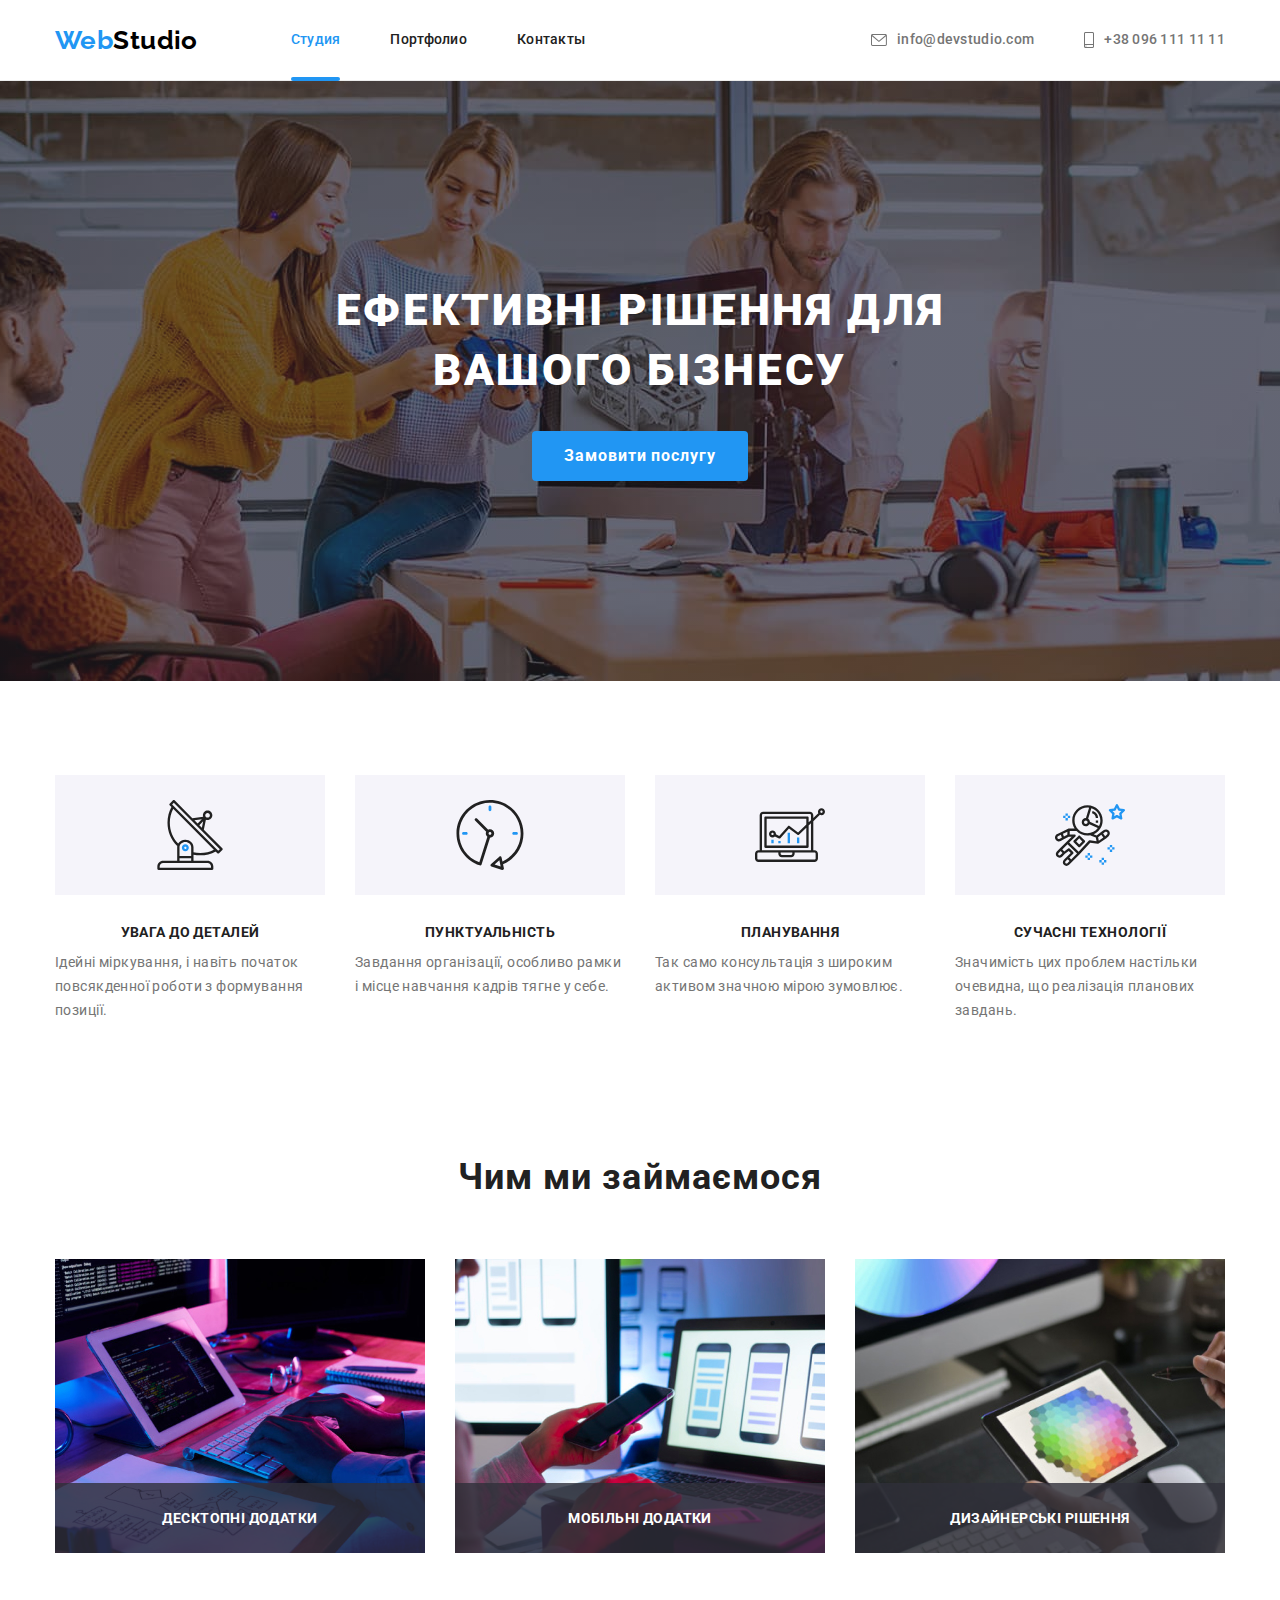
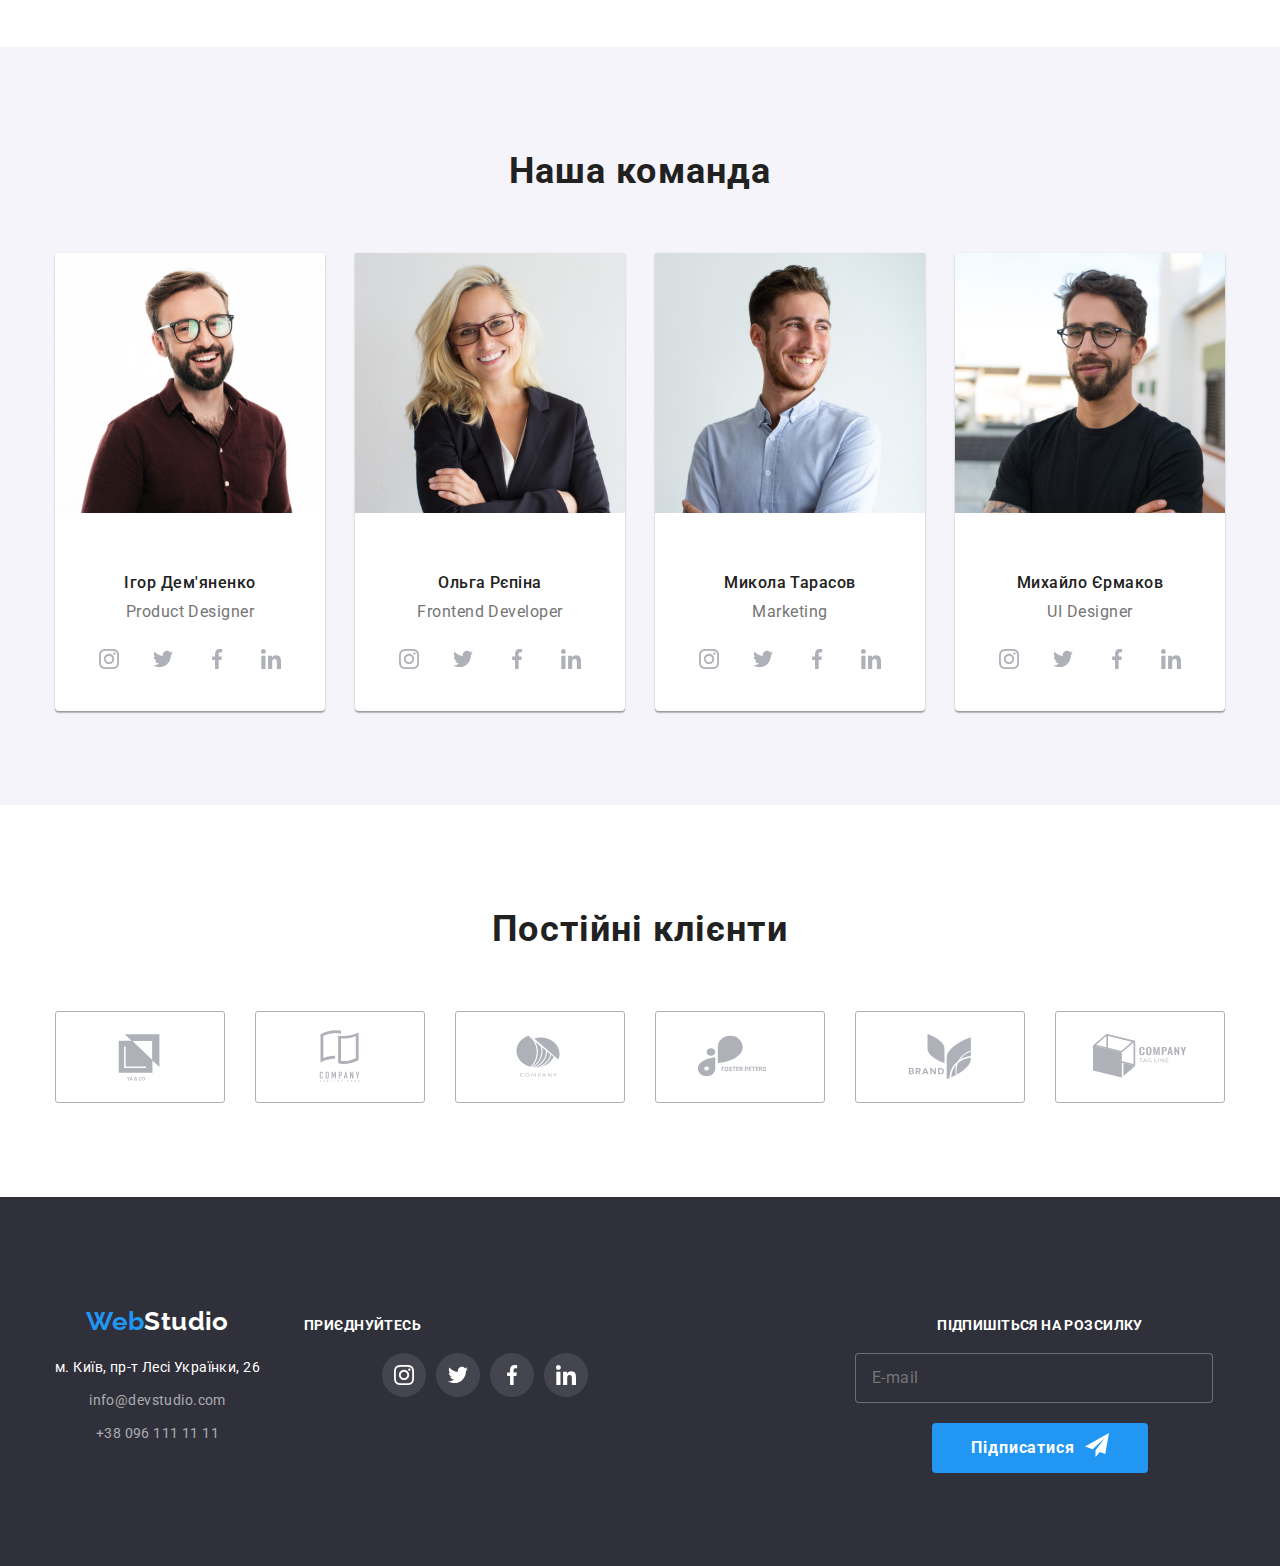
==== commit 8776fc18: "fixed some bugs" ====
--- a/index.html
+++ b/index.html
@@ -1,11 +1,11 @@
 <!DOCTYPE html>
 <html lang="uk">
   <head>
-    <meta charset="UTF-8" />
-    <meta http-equiv="X-UA-Compatible" content="IE=edge" />
-    <meta name="viewport" content="width=device-width, initial-scale=1.0" />
-    <link rel="preconnect" href="https://fonts.googleapis.com" />
-    <link rel="preconnect" href="https://fonts.gstatic.com" crossorigin />
+    <meta charset="UTF-8" >
+    <meta http-equiv="X-UA-Compatible" content="IE=edge" >
+    <meta name="viewport" content="width=device-width, initial-scale=1.0" >
+    <link rel="preconnect" href="https://fonts.googleapis.com" >
+    <link rel="preconnect" href="https://fonts.gstatic.com" crossorigin >
     <link
       href="https://fonts.googleapis.com/css2?family=Raleway:wght@700&family=Roboto:wght@400;500;700&display=swap"
       rel="stylesheet"
@@ -14,8 +14,8 @@
     <link
       rel="stylesheet"
       href="https://cdnjs.cloudflare.com/ajax/libs/modern-normalize/1.0.0/modern-normalize.min.css"
-    />
-    <link rel="stylesheet" href="./css/main.min.css" />
+    >
+    <link rel="stylesheet" href="./css/main.min.css" >
   </head>
 
   <body>
@@ -178,7 +178,7 @@
           <ul class="samples__image">
             <li>
               <div class="samples__block">
-                <img src="./img/first.jpg" alt="first photo" width="370" />
+                <img src="./img/first.jpg" alt="first photo" width="370" >
                 <div class="samples__text">
                   <p>Десктопні додатки</p>
                 </div>
@@ -186,7 +186,7 @@
             </li>
             <li>
               <div class="samples__block">
-                <img src="./img/second.jpg" alt="second photo" width="370" />
+                <img src="./img/second.jpg" alt="second photo" width="370" >
                 <div class="samples__text">
                   <p>Мобільні додатки</p>
                 </div>
@@ -194,7 +194,7 @@
             </li>
             <li>
               <div class="samples__block">
-                <img src="./img/third.jpg" alt="third photo" width="370" />
+                <img src="./img/third.jpg" alt="third photo" width="370" >
                 <div class="samples__text">
                   <p>Дизайнерські рішення</p>
                 </div>
@@ -209,7 +209,7 @@
           <h2 class="team__title">Наша команда</h2>
           <ul class="team__members">
             <li class="team__item">
-              <img src="./img/team1.jpg" alt="team1 photo" />
+              <img src="./img/team1.jpg" alt="team1 photo" >
               <div class="member">
                 <h3 class="member__title">Ігор Дем'яненко</h3>
                 <p class="member__position">Product Designer</p>
@@ -262,7 +262,7 @@
               </div>
             </li>
             <li class="team__item">
-              <img src="./img/team2.jpg" alt="team2 photo" />
+              <img src="./img/team2.jpg" alt="team2 photo" >
               <div class="member">
                 <h3 class="member__title">Ольга Рєпіна</h3>
                 <p class="member__position">Frontend Developer</p>
@@ -315,7 +315,7 @@
               </div>
             </li>
             <li class="team__item">
-              <img src="./img/team3.jpg" alt="team3 photo" />
+              <img src="./img/team3.jpg" alt="team3 photo" >
               <div class="member">
                 <h3 class="member__title">Микола Тарасов</h3>
                 <p class="member__position">Marketing</p>
@@ -368,7 +368,7 @@
               </div>
             </li>
             <li class="team__item">
-              <img src="./img/team4.jpg" alt="team4 photo" />
+              <img src="./img/team4.jpg" alt="team4 photo" >
               <div class="member">
                 <h3 class="member__title">Михайло Єрмаков</h3>
                 <p class="member__position">UI Designer</p>
@@ -545,7 +545,7 @@
           </div>
           <div class="subscribe">
             <p class="connect__title">Підпишіться на розсилку</p>
-            <form action="" class="footer__subscription">
+            <form action="*" class="footer__subscription">
               <label for="email"></label>
               <input
                 type="email"
@@ -553,7 +553,7 @@
                 id="e-mail"
                 required
                 placeholder="E-mail"
-              />
+              >
               <button type="submit" class="subscribe__btn">
                 Підписатися
                 <svg width="24" height="24">
@@ -575,11 +575,11 @@
           </svg>
         </button>
         <p class="modal-title">Залиште свої дані, ми вам передзвонимо</p>
-        <form action="" class="modal-form">
+        <form action="*" class="modal-form">
           <div class="form-element">
             <label for="name">Ім'я</label>
             <div class="input-wrap">
-              <input type="text" name="name" id="name" required />
+              <input type="text" name="name" id="name" required >
               <svg width="18" height="18">
                 <use href="./img/sprite.svg#icon-person-black"></use>
               </svg>
@@ -588,7 +588,7 @@
           <div class="form-element">
             <label for="tel">Телефон</label>
             <div class="input-wrap">
-              <input type="tel" name="tel" id="tel" required />
+              <input type="tel" name="tel" id="tel" required >
               <svg width="18" height="18">
                 <use href="./img/sprite.svg#icon-phone-black"></use>
               </svg>
@@ -597,7 +597,7 @@
           <div class="form-element">
             <label for="email">Пошта</label>
             <div class="input-wrap">
-              <input type="email" name="email" id="email" required />
+              <input type="email" name="email" id="email" required >
               <svg width="18" height="18">
                 <use href="./img/sprite.svg#icon-email-black"></use>
               </svg>
@@ -621,7 +621,7 @@
               name="accept"
               class="visually-hidden"
               required
-            />
+            >
             <label for="accept" class="div-conditions">
               <div class="checkbox">
                 <svg width="15" height="15">
--- a/css/main.min.css
+++ b/css/main.min.css
@@ -1 +1 @@
-:root{--primary-text-color: #757575;--title-text-color: #212121;--white-text-color: #ffffff;--accent-color: #2196f3;--primary-background-color: #ffffff;--second-bcg-color: #f5f4fa;--secondary-bcg-studio: #2f303a;--secondary-text-color: #000000}h1,h2,h3,h4,h5,h6,ul,p{margin:0;padding:0}ul{padding-left:0;list-style:none}body{background-color:var(--primary-background-color);color:var(--primary-text-color);font-family:Roboto,sans-serif;font-size:14px;letter-spacing:.03em}a{text-decoration:none}img{display:block;max-width:100%;height:auto}.section{padding-top:60px;padding-bottom:60px}@media screen and (min-width: 1200px){.section{padding-top:94px;padding-bottom:94px}}.button{font-size:16px;font-weight:700;line-height:1.88;display:block;margin:0 auto;padding-top:10px;padding-bottom:10px;background-color:var(--accent-color);font-family:inherit;width:200px;letter-spacing:.06em;color:var(--primary-background-color);border:var(--accent-color);border-radius:4px;cursor:pointer}@media screen and (min-width: 1200px){.button{width:216px}}.container{margin:0 auto 0 auto;padding:0 15px 0 15px}@media screen and (min-width: 480px){.container{width:480px}}@media screen and (min-width: 768px){.container{width:768px}}@media screen and (min-width: 1200px){.container{width:1200px}}.header{border-bottom:1px solid #ececec}@media screen and (max-width: 767px){.header{padding-top:16px;padding-bottom:16px}}.header__section{display:-webkit-box;display:-ms-flexbox;display:flex;-webkit-box-align:center;-ms-flex-align:center;align-items:center;-webkit-box-pack:justify;-ms-flex-pack:justify;justify-content:space-between;padding-left:15px;padding-right:15px}@media screen and (max-width: 767px){.header__section{max-width:767px}}.header__nav{display:-webkit-box;display:-ms-flexbox;display:flex;-webkit-box-align:center;-ms-flex-align:center;align-items:center}.logo{font-family:Raleway;font-weight:700;font-size:26px;line-height:1.19;-webkit-box-align:center;-ms-flex-align:center;align-items:center;text-align:center;color:var(--accent-color)}.header__logo{margin-right:93px}.header__logo--black{color:var(--secondary-text-color)}.nav{display:-webkit-box;display:-ms-flexbox;display:flex}@media screen and (max-width: 767px){.nav{display:none}}.nav__item:not(:last-child){margin-right:50px}.nav__link{display:block;padding-top:32px;padding-bottom:32px;font-weight:500;font-size:14px;line-height:1.14;letter-spacing:.02em;color:var(--title-text-color);position:relative;-webkit-transition:color 250ms cubic-bezier(0.4, 0, 0.2, 1);transition:color 250ms cubic-bezier(0.4, 0, 0.2, 1)}.nav__link:focus,.nav__link:hover{color:var(--accent-color)}.nav__link--current{color:var(--accent-color)}.nav__link--current::after{position:absolute;display:block;content:"";width:100%;height:4px;border-radius:2px;bottom:-1px;background-color:var(--accent-color)}.header-contact{display:-webkit-box;display:-ms-flexbox;display:flex}@media screen and (max-width: 767px){.header-contact{display:none}}@media screen and (min-width: 768px)and (max-width: 1199px){.header-contact{-webkit-box-orient:vertical;-webkit-box-direction:normal;-ms-flex-direction:column;flex-direction:column;-ms-flex-line-pack:center;align-content:center}}.header-contack__list{margin-left:auto}.header-contact__item+.header-contact__item{margin-left:50px}@media screen and (min-width: 768px)and (max-width: 1199px){.header-contact__item+.header-contact__item{margin-left:0px}}@media screen and (min-width: 768px)and (max-width: 1199px){.header-contact__item{margin-left:0px}}.header-contact__link{display:-webkit-inline-box;display:-ms-inline-flexbox;display:inline-flex;padding:32px 0px 32px;-webkit-box-align:center;-ms-flex-align:center;align-items:center;font-weight:500;font-size:14px;line-height:1.14;letter-spacing:.02em;color:var(--primary-text-color);-webkit-transition:color 250ms cubic-bezier(0.4, 0, 0.2, 1);transition:color 250ms cubic-bezier(0.4, 0, 0.2, 1)}.header-contact__link:hover,.header-contact__link:focus{color:var(--accent-color)}@media screen and (min-width: 768px)and (max-width: 1199px){.header-contact__link{padding:0}}@media screen and (min-width: 768px)and (max-width: 1199px){.header-contact__item:not(:last-child){margin-bottom:10px}}.header-contact__icon{margin-right:10px;fill:currentColor}.mob-menu{width:100vw;height:100vh;position:fixed;background-color:#fff;top:0;right:0;padding:15px 10px 48px 40px;z-index:999}.flex{display:-webkit-box;display:-ms-flexbox;display:flex;-webkit-box-orient:vertical;-webkit-box-direction:normal;-ms-flex-direction:column;flex-direction:column;-webkit-box-pack:justify;-ms-flex-pack:justify;justify-content:space-between}.menu-open{display:-webkit-box;display:-ms-flexbox;display:flex;-webkit-box-align:center;-ms-flex-align:center;align-items:center;-webkit-box-pack:center;-ms-flex-pack:center;justify-content:center;width:40px;height:40px;background-color:rgba(0,0,0,0);color:#212121;border:none;margin-left:auto;cursor:pointer}.menu-open:hover,.menu-open:focus{fill:var(--accent-color)}@media screen and (min-width: 768px){.menu-open{display:none}}.menu-close{display:-webkit-box;display:-ms-flexbox;display:flex;-webkit-box-align:center;-ms-flex-align:center;align-items:center;-webkit-box-pack:center;-ms-flex-pack:center;justify-content:center;background-color:rgba(0,0,0,0);color:#212121;border:none;margin-left:auto;cursor:pointer}.menu-close:hover,.menu-close:focus{fill:var(--accent-color)}.mob-menu-list__item:not(:last-child){margin-bottom:32px}.mob-menu-list__link{font-family:Roboto;font-weight:500;font-size:40px;line-height:1.18;letter-spacing:.02em;color:#212121}.mob-menu-list__link:focus,.mob-menu-list__link:hover{color:var(--accent-color)}.mob-menu-list__link--current{color:var(--accent-color)}.mob-menu-list__tell{display:block;margin-bottom:32px;font-family:Roboto;font-style:normal;font-weight:500;font-size:34px;line-height:1.18;letter-spacing:.02em;color:#2196f3}.mob-menu-list__mail{display:block;font-family:Roboto;font-style:normal;font-weight:500;font-size:24px;line-height:1.17;letter-spacing:.02em;color:#757575;margin-bottom:64px}.mob-menu-list__social{display:-webkit-box;display:-ms-flexbox;display:flex;-webkit-box-orient:horizontal;-webkit-box-direction:normal;-ms-flex-direction:row;flex-direction:row;-webkit-column-gap:20px;-moz-column-gap:20px;column-gap:20px}.mob-menu-list__social-item{position:relative;font-weight:500;font-size:18px;line-height:1.22;letter-spacing:.02em;color:#2196f3}.mob-menu-list__social-item:not(:first-child)::before{content:"";display:block;position:absolute;top:0;left:-10px;width:1px;height:22px;background-color:rgba(33,33,33,.2)}.mob-menu.is-hidden{opacity:0;visibility:hidden;pointer-events:none}.hero-section{max-width:1600px;height:600px;margin-left:auto;margin-right:auto;padding-top:200px;padding-bottom:200px;background-position:center;background-image:-webkit-gradient(linear, left top, right top, from(rgba(47, 48, 58, 0.4)), to(rgba(47, 48, 58, 0.4))),url(../img/hero-background.jpg);background-image:linear-gradient(to right, rgba(47, 48, 58, 0.4), rgba(47, 48, 58, 0.4)),url(../img/hero-background.jpg);background-repeat:no-repeat;background-position:center;background-size:cover;background-color:var(--secondary-bcg-studio)}.hero-title{font-size:26px;font-weight:900;line-height:1.62;width:360px;text-align:center;letter-spacing:.06em;text-transform:uppercase;color:var(--primary-background-color);margin:0 auto;margin-bottom:30px}@media screen and (min-width: 1200px){.hero-title{font-size:44px;font-weight:900;line-height:1.36;width:696px}}@media screen and (max-width: 767px){.benefits{display:block}}@media screen and (min-width: 768px){.benefits{display:-webkit-box;display:-ms-flexbox;display:flex;-ms-flex-wrap:wrap;flex-wrap:wrap;gap:30px;width:354px}}@media screen and (min-width: 1200px){.benefits{width:270px}}.benefits__icon{display:-webkit-box;display:-ms-flexbox;display:flex;margin-bottom:30px;-webkit-box-align:center;-ms-flex-align:center;align-items:center;-webkit-box-pack:center;-ms-flex-pack:center;justify-content:center;width:450px;height:120px;background-color:var(--second-bcg-color)}@media screen and (min-width: 768px){.benefits__icon{width:354px}}@media screen and (min-width: 1200px){.benefits__icon{width:270px}}.benefits__title{font-size:14px;font-weight:700;line-height:1.14;margin-bottom:10px;letter-spacing:.03em;text-transform:uppercase;text-align:center;color:var(--title-text-color)}.benefits__text{margin-bottom:30px;font-weight:400;line-height:1.71;letter-spacing:.03em;color:var(--primary-text-color)}.samples{display:none}@media screen and (min-width: 1200px){.samples{display:block;padding-top:0px}}.samples__title,.team__title,.clients__title{font-size:28px;font-weight:700;line-height:1.71;text-align:center;letter-spacing:.03em;color:var(--title-text-color);margin-bottom:30px}@media screen and (min-width: 1200px){.samples__title,.team__title,.clients__title{font-size:36px;font-weight:700;line-height:1.72;margin-bottom:50px}}.samples__image{display:-webkit-box;display:-ms-flexbox;display:flex;gap:30px}img{display:block;max-width:100%;height:auto}.samples__block{display:block;position:relative}.samples__text{display:-webkit-box;display:-ms-flexbox;display:flex;-webkit-box-pack:center;-ms-flex-pack:center;justify-content:center;-webkit-box-align:center;-ms-flex-align:center;align-items:center;position:absolute;bottom:0;right:0;width:100%;height:70px;font-weight:700;color:var(--primary-background-color);background:rgba(47,48,58,.8);text-transform:uppercase}.team__members{display:block}@media screen and (min-width: 768px){.team__members{display:-webkit-box;display:-ms-flexbox;display:flex;-ms-flex-wrap:wrap;flex-wrap:wrap;gap:30px}}.team{background-color:var(--second-bcg-color)}.member{padding-top:30px;padding-bottom:24px}@media screen and (min-width: 1200px){.member{padding-bottom:30px}}.member__title{font-size:16px;font-weight:500;line-height:1.19;display:block;margin-bottom:10px;letter-spacing:.03em;text-align:center;color:var(--title-text-color)}.member__position{font-size:16px;font-weight:400;line-height:1.19;display:block;margin-bottom:16px;letter-spacing:.03em;text-align:center;color:var(--primary-text-color)}.team__item{background-color:var(--primary-background-color);-webkit-box-shadow:0px 1px 3px rgba(0,0,0,.12),0px 1px 1px rgba(0,0,0,.14),0px 2px 1px rgba(0,0,0,.2);box-shadow:0px 1px 3px rgba(0,0,0,.12),0px 1px 1px rgba(0,0,0,.14),0px 2px 1px rgba(0,0,0,.2);border-radius:0px 0px 4px 4px;width:450px}@media screen and (min-width: 768px){.team__item{display:-webkit-box;display:-ms-flexbox;display:flex;-ms-flex-wrap:wrap;flex-wrap:wrap;gap:30px;width:354px;-webkit-box-align:center;-ms-flex-align:center;align-items:center;-ms-flex-line-pack:center;align-content:center;-webkit-box-pack:center;-ms-flex-pack:center;justify-content:center}}@media screen and (min-width: 1200px){.team__item{width:270px}}@media screen and (max-width: 767px){.team__item:not(:last-child){margin-bottom:30px}}.social{display:-webkit-box;display:-ms-flexbox;display:flex;-webkit-box-pack:center;-ms-flex-pack:center;justify-content:center}.social__icon{display:-webkit-box;display:-ms-flexbox;display:flex;-webkit-box-align:center;-ms-flex-align:center;align-items:center}.social__icon:not(:first-child){margin-left:10px}.social__link{display:-webkit-box;display:-ms-flexbox;display:flex;width:44px;height:44px;background:var(--primary-background-color);border-radius:50%;-webkit-box-pack:center;-ms-flex-pack:center;justify-content:center}.social__link:hover{background-color:var(--accent-color);-webkit-transition:background-color 250ms cubic-bezier(0.4, 0, 0.2, 1);transition:background-color 250ms cubic-bezier(0.4, 0, 0.2, 1)}.social__link svg{fill:#afb1b8}.social__link:hover svg{fill:var(--primary-background-color);-webkit-transition:fill 250ms cubic-bezier(0.4, 0, 0.2, 1);transition:fill 250ms cubic-bezier(0.4, 0, 0.2, 1)}.clients{display:-webkit-box;display:-ms-flexbox;display:flex;-ms-flex-wrap:wrap;flex-wrap:wrap;-webkit-box-pack:center;-ms-flex-pack:center;justify-content:center;-webkit-box-align:center;-ms-flex-align:center;align-items:center;grid-gap:30px}@media screen and (min-width: 1200px){.clients{-ms-flex-wrap:nowrap;flex-wrap:nowrap}}@media screen and (max-width: 767px){.clients__item{width:210px}}@media screen and (min-width: 768px){.clients__item{width:226px}}@media screen and (min-width: 1200px){.clients__item{width:170px}}.clients__logo{display:-webkit-box;display:-ms-flexbox;display:flex;-webkit-box-pack:center;-ms-flex-pack:center;justify-content:center;-webkit-box-align:center;-ms-flex-align:center;align-items:center;margin-right:30px;width:170px;height:92px;border:1px solid #afb1b8;border-radius:3px}.clients__logo svg{fill:#afb1b8}.clients__logo:hover{border:1px solid var(--accent-color);-webkit-transition:border 250ms cubic-bezier(0.4, 0, 0.2, 1);transition:border 250ms cubic-bezier(0.4, 0, 0.2, 1)}.clients__logo:hover svg,.clients__logo:focus svg{fill:var(--accent-color);-webkit-transition:fill 250ms cubic-bezier(0.4, 0, 0.2, 1);transition:fill 250ms cubic-bezier(0.4, 0, 0.2, 1)}.clients__logo.current svg{color:var(--accent-color)}.footer{background-color:#2f303a;padding-top:60px;padding-bottom:60px}.footer__container{display:block;text-align:center}@media screen and (min-width: 768px){.footer__container{display:-webkit-box;display:-ms-flexbox;display:flex;-webkit-box-align:baseline;-ms-flex-align:baseline;align-items:baseline}}.footer__logo{font-size:26px;font-weight:700;line-height:1.19;display:block;margin-bottom:20px;font-family:Raleway,sans-serif;-webkit-text-decoration-line:none;text-decoration-line:none;color:var(--accent-color)}@media screen and (max-width: 1199px){.footer__logo{font-size:24px;font-weight:700;line-height:1.19}}.footer-studio{color:var(--primary-background-color)}.footer__contacts{margin-bottom:60px}.footer__contact{margin-bottom:9px}.footer__contact:last-child{margin-bottom:0}.address{font-style:normal;font-weight:400;line-height:1.71;letter-spacing:.03em;color:var(--primary-background-color)}.footer__link{font-style:normal;font-weight:400;line-height:1.71;letter-spacing:.03em;color:rgba(255,255,255,.6);text-decoration:none}.footer__link .link:hover,.footer__link .link:focus{color:var(--primary-bcg-color)}.connect{display:block;text-align:center}.connect__container{display:-webkit-box;display:-ms-flexbox;display:flex;-webkit-box-align:center;-ms-flex-align:center;align-items:center;width:205px;height:45px;margin-top:20px}.connect__items{display:-webkit-box;display:-ms-flexbox;display:flex;-webkit-box-align:center;-ms-flex-align:center;align-items:center;gap:10px;margin-left:122px}.connect__title{display:block;margin-bottom:20px;font-weight:700;color:var(--primary-background-color);text-transform:uppercase}.connect__icon{height:20px;width:20px;fill:#fff}.connect__button{display:-webkit-box;display:-ms-flexbox;display:flex;-webkit-box-align:center;-ms-flex-align:center;align-items:center;-webkit-box-pack:center;-ms-flex-pack:center;justify-content:center;width:44px;height:44px;border:0px;border-radius:50%;background-color:rgba(255,255,255,.1);-webkit-transition:background-color 250ms cubic-bezier(0.4, 0, 0.2, 1),color 250ms cubic-bezier(0.4, 0, 0.2, 1);transition:background-color 250ms cubic-bezier(0.4, 0, 0.2, 1),color 250ms cubic-bezier(0.4, 0, 0.2, 1)}.connect__button:hover,.connect__button:focus{background-color:var(--accent-color)}.backdrop{position:fixed;top:0;left:0;width:100%;height:100%;background-color:rgba(0,0,0,.2);opacity:1;-webkit-transition:opacity 250ms cubic-bezier(0.4, 0, 0.2, 1);transition:opacity 250ms cubic-bezier(0.4, 0, 0.2, 1)}.backdrop.is-hidden{visibility:hidden;pointer-events:none;-webkit-transition:visibility 250ms cubic-bezier(0.4, 0, 0.2, 1);transition:visibility 250ms cubic-bezier(0.4, 0, 0.2, 1)}.backdrop.is-hidden .modal{-webkit-transform:translate(-50%, -50%) scale(0.9);transform:translate(-50%, -50%) scale(0.9)}.modal{position:absolute;top:50%;left:50%;min-width:528px;min-height:581px;padding:40px;background-color:var(--primary-background-color);border-radius:4px;-webkit-transform:translate(-50%, -50%) scale(1);transform:translate(-50%, -50%) scale(1);-webkit-transition:-webkit-transform 250ms cubic-bezier(0.4, 0, 0.2, 1);transition:-webkit-transform 250ms cubic-bezier(0.4, 0, 0.2, 1);transition:transform 250ms cubic-bezier(0.4, 0, 0.2, 1);transition:transform 250ms cubic-bezier(0.4, 0, 0.2, 1), -webkit-transform 250ms cubic-bezier(0.4, 0, 0.2, 1)}.modal-title{display:block;margin-bottom:12px;font-size:20px;font-weight:700;line-height:1.15;letter-spacing:.03em;text-align:center;color:#212121}.close-button{position:absolute;top:8px;right:8px;width:30px;height:30px;border-radius:50%;display:-webkit-box;display:-ms-flexbox;display:flex;-webkit-box-pack:center;-ms-flex-pack:center;justify-content:center;-webkit-box-align:center;-ms-flex-align:center;align-items:center;cursor:pointer;background:var(--primary-background-color);border:1px solid rgba(0,0,0,.1)}.close-button:hover,.close-button:focus{background:var(--accent-color)}.form-element{display:-webkit-box;display:-ms-flexbox;display:flex;-webkit-box-orient:vertical;-webkit-box-direction:normal;-ms-flex-direction:column;flex-direction:column;margin-bottom:10px;font-family:Roboto;font-size:12px;line-height:1.17;letter-spacing:.01em;text-align:left}.form-element label{margin-bottom:4px}.form-element input,textarea{height:40px;border:1px solid rgba(33,33,33,.2);border-radius:4px;padding-left:42px;outline:none;width:100%}.form-element input:focus{border:1px solid var(--accent-color);-webkit-transition:border 250ms cubic-bezier(0.4, 0, 0.2, 1);transition:border 250ms cubic-bezier(0.4, 0, 0.2, 1)}.form-element input:focus+svg{fill:var(--accent-color);-webkit-transition:fill 250ms cubic-bezier(0.4, 0, 0.2, 1);transition:fill 250ms cubic-bezier(0.4, 0, 0.2, 1)}.form-element textarea:focus{border:1px solid var(--accent-color);-webkit-transition:border 250ms cubic-bezier(0.4, 0, 0.2, 1);transition:border 250ms cubic-bezier(0.4, 0, 0.2, 1)}.input-wrap{position:relative}.input-wrap svg{position:absolute;top:50%;left:12px;-webkit-transform:translateY(-50%);transform:translateY(-50%)}.comment{height:120px;resize:none;padding-left:16px;padding-top:12px;padding-right:16px;padding-bottom:12px}.submit-btn{display:block;margin:0 auto;padding-top:10px;padding-bottom:10px;background-color:#188ce8;font-family:inherit;font-weight:700;font-size:16px;line-height:1.88;width:200px;letter-spacing:.06em;color:var(--primary-background-color);border:#188ce8;border-radius:4px;cursor:pointer}.accept{display:-webkit-box;display:-ms-flexbox;display:flex;-webkit-box-pack:center;-ms-flex-pack:center;justify-content:center;-webkit-box-align:center;-ms-flex-align:center;align-items:center;margin-top:20px;margin-bottom:30px}.conditions{display:block;margin-left:8px;color:var(--accent-color);text-decoration:underline}.visually-hidden{position:absolute;white-space:nowrap;width:1px;height:1px;overflow:hidden;border:0;padding:0;clip:rect(0 0 0 0);-webkit-clip-path:inset(50%);clip-path:inset(50%);margin:-1px}.checkbox{display:-webkit-box;display:-ms-flexbox;display:flex;-webkit-box-align:center;-ms-flex-align:center;align-items:center;margin-right:8px;border:2px solid var(--title-text-color);width:16px;height:15px;border-radius:3px;fill:var(--white-text-color)}.div-conditions{display:-webkit-box;display:-ms-flexbox;display:flex;-webkit-box-align:center;-ms-flex-align:center;align-items:center;-webkit-box-pack:center;-ms-flex-pack:center;justify-content:center}.accept input:checked+label .checkbox{background:var(--accent-color);border:2px solid var(--accent-color);fill:var(--primary-background-color)}.subscribe{margin-left:auto;margin-top:60px}.footer__subscription{display:block}.footer__subscription input{margin-right:12px;padding-left:16px;width:358px;height:50px;font-family:Roboto;font-size:16px;line-height:1.25;letter-spacing:.03em;text-align:left;background:var(--secondary-bcg-studio);color:rgba(255,255,255,.6);border:1px solid rgba(255,255,255,.3);border-radius:4px;outline:none}.subscribe__btn{display:-webkit-box;display:-ms-flexbox;display:flex;text-align:center;-webkit-box-pack:center;-ms-flex-pack:center;justify-content:center;margin-top:20px;margin-left:auto;margin-right:auto;padding-top:10px;padding-bottom:10px;background-color:var(--accent-color);font-family:inherit;font-weight:700;font-size:16px;line-height:1.88;width:216px;letter-spacing:.06em;color:var(--primary-background-color);border:var(--accent-color);border-radius:4px;cursor:pointer;fill:var(--primary-background-color)}.subscribe__btn svg{margin-left:10px}.portfolio-button{font-size:16px;font-weight:500;line-height:1.62;color:var(--title-text-color);background:var(--second-bcg-color);border:var(--second-bcg-color);border-radius:4px;cursor:pointer;-webkit-transition:background-color 250ms cubic-bezier(0.4, 0, 0.2, 1),color 250ms cubic-bezier(0.4, 0, 0.2, 1);transition:background-color 250ms cubic-bezier(0.4, 0, 0.2, 1),color 250ms cubic-bezier(0.4, 0, 0.2, 1)}.portfolio-button{margin-left:8px;padding-top:6px;padding-bottom:6px;padding-left:22px;padding-right:22px}.portfolio-button:hover,.portfolio-button:focus{background-color:var(--accent-color);color:var(--primary-background-color);border:var(--accent-color)}.portfolio-button:hover,.portfolio-button:focus{-webkit-box-shadow:0 2px 2px 0 rgba(0,0,0,.12),0 1px 2px 0 rgba(0,0,0,.08),0 3px 1px 0 rgba(0,0,0,.1);box-shadow:0 2px 2px 0 rgba(0,0,0,.12),0 1px 2px 0 rgba(0,0,0,.08),0 3px 1px 0 rgba(0,0,0,.1)}.portfolio-buttons{display:-webkit-box;display:-ms-flexbox;display:flex;margin-bottom:50px;-webkit-box-align:center;-ms-flex-align:center;align-items:center;-webkit-box-pack:center;-ms-flex-pack:center;justify-content:center}.portfolio-container{display:-webkit-box;display:-ms-flexbox;display:flex;-ms-flex-wrap:wrap;flex-wrap:wrap;gap:30px}.portfolio-link{display:block;overflow:hidden}.portfolio-link:hover{-webkit-box-shadow:1px 4px 6px 0 rgba(0,0,0,.1607843137),0 4px 4px 0 rgba(0,0,0,.0588235294),0 1px 1px 0 rgba(0,0,0,.1215686275);box-shadow:1px 4px 6px 0 rgba(0,0,0,.1607843137),0 4px 4px 0 rgba(0,0,0,.0588235294),0 1px 1px 0 rgba(0,0,0,.1215686275)}.portfolio-image{display:block;position:relative;overflow:hidden}.text-focus{display:-webkit-box;display:-ms-flexbox;display:flex;-webkit-box-pack:center;-ms-flex-pack:center;justify-content:center;-webkit-box-align:center;-ms-flex-align:center;align-items:center;position:absolute;bottom:0;right:0;width:100%;height:100%;padding-left:24px;padding-right:24px;font-size:18px;line-height:1.56;letter-spacing:.03em;color:var(--primary-background-color);background:rgba(33,150,243,.9);-webkit-transform:translateY(100%);transform:translateY(100%);-webkit-transition:-webkit-transform 250ms cubic-bezier(0.4, 0, 0.2, 1);transition:-webkit-transform 250ms cubic-bezier(0.4, 0, 0.2, 1);transition:transform 250ms cubic-bezier(0.4, 0, 0.2, 1);transition:transform 250ms cubic-bezier(0.4, 0, 0.2, 1), -webkit-transform 250ms cubic-bezier(0.4, 0, 0.2, 1)}.portfolio-link:hover .text-focus{-webkit-transform:translateY(0);transform:translateY(0)}.text-focus:hover{opacity:1}.portfolio-element{width:370px}.example{padding-top:20px;padding-left:24px;padding-right:24px;padding-bottom:20px;border-left:solid 1px #eee;border-bottom:solid 1px #eee;border-right:solid 1px #eee}.example-title{font-size:18px;font-weight:700;line-height:2;margin-bottom:4px;letter-spacing:.06em;color:var(--title-text-color)}.example-text{font-size:16px;line-height:1.87;letter-spacing:.03em;color:var(--primary-text-color)}/*# sourceMappingURL=main.min.css.map */+:root{--primary-text-color: #757575;--title-text-color: #212121;--white-text-color: #ffffff;--accent-color: #2196f3;--primary-background-color: #ffffff;--second-bcg-color: #f5f4fa;--secondary-bcg-studio: #2f303a;--secondary-text-color: #000000}h1,h2,h3,h4,h5,h6,ul,p{margin:0;padding:0}ul{padding-left:0;list-style:none}body{background-color:var(--primary-background-color);color:var(--primary-text-color);font-family:Roboto,sans-serif;font-size:14px;letter-spacing:.03em}a{text-decoration:none}img{display:block;max-width:100%;height:auto}.section{padding-top:60px;padding-bottom:60px}@media screen and (min-width: 1200px){.section{padding-top:94px;padding-bottom:94px}}.button{font-size:16px;font-weight:700;line-height:1.88;display:block;margin:0 auto;padding-top:10px;padding-bottom:10px;background-color:var(--accent-color);font-family:inherit;width:200px;letter-spacing:.06em;color:var(--primary-background-color);border:var(--accent-color);border-radius:4px;cursor:pointer}@media screen and (min-width: 1200px){.button{width:216px}}.container{margin:0 auto 0 auto;padding:0 15px 0 15px}@media screen and (min-width: 480px){.container{width:480px}}@media screen and (min-width: 768px){.container{width:768px}}@media screen and (min-width: 1200px){.container{width:1200px}}.header{border-bottom:1px solid #ececec}@media screen and (max-width: 767px){.header{padding-top:16px;padding-bottom:16px}}.header__section{display:-webkit-box;display:-ms-flexbox;display:flex;-webkit-box-align:center;-ms-flex-align:center;align-items:center;-webkit-box-pack:justify;-ms-flex-pack:justify;justify-content:space-between;padding-left:15px;padding-right:15px}@media screen and (max-width: 767px){.header__section{max-width:767px}}.header__nav{display:-webkit-box;display:-ms-flexbox;display:flex;-webkit-box-align:center;-ms-flex-align:center;align-items:center}.logo{font-family:Raleway;font-weight:700;font-size:26px;line-height:1.19;-webkit-box-align:center;-ms-flex-align:center;align-items:center;text-align:center;color:var(--accent-color)}.header__logo{margin-right:93px}.header__logo--black{color:var(--secondary-text-color)}.nav{display:-webkit-box;display:-ms-flexbox;display:flex}@media screen and (max-width: 767px){.nav{display:none}}.nav__item:not(:last-child){margin-right:50px}.nav__link{display:block;padding-top:32px;padding-bottom:32px;font-weight:500;font-size:14px;line-height:1.14;letter-spacing:.02em;color:var(--title-text-color);position:relative;-webkit-transition:color 250ms cubic-bezier(0.4, 0, 0.2, 1);transition:color 250ms cubic-bezier(0.4, 0, 0.2, 1)}.nav__link:focus,.nav__link:hover{color:var(--accent-color)}.nav__link--current{color:var(--accent-color)}.nav__link--current::after{position:absolute;display:block;content:"";width:100%;height:4px;border-radius:2px;bottom:-1px;background-color:var(--accent-color)}.header-contact{display:-webkit-box;display:-ms-flexbox;display:flex}@media screen and (max-width: 767px){.header-contact{display:none}}@media screen and (min-width: 768px)and (max-width: 1199px){.header-contact{-webkit-box-orient:vertical;-webkit-box-direction:normal;-ms-flex-direction:column;flex-direction:column;-ms-flex-line-pack:center;align-content:center}}.header-contack__list{margin-left:auto}.header-contact__item+.header-contact__item{margin-left:50px}@media screen and (min-width: 768px)and (max-width: 1199px){.header-contact__item+.header-contact__item{margin-left:0px}}@media screen and (min-width: 768px)and (max-width: 1199px){.header-contact__item{margin-left:0px}}.header-contact__link{display:-webkit-inline-box;display:-ms-inline-flexbox;display:inline-flex;padding:32px 0px 32px;-webkit-box-align:center;-ms-flex-align:center;align-items:center;font-weight:500;font-size:14px;line-height:1.14;letter-spacing:.02em;color:var(--primary-text-color);-webkit-transition:color 250ms cubic-bezier(0.4, 0, 0.2, 1);transition:color 250ms cubic-bezier(0.4, 0, 0.2, 1)}.header-contact__link:hover,.header-contact__link:focus{color:var(--accent-color)}@media screen and (min-width: 768px)and (max-width: 1199px){.header-contact__link{padding:0}}@media screen and (min-width: 768px)and (max-width: 1199px){.header-contact__item:not(:last-child){margin-bottom:10px}}.header-contact__icon{margin-right:10px;fill:currentColor}.mob-menu{width:100vw;height:100vh;position:fixed;background-color:#fff;top:0;right:0;padding:15px 10px 48px 40px;z-index:999}.flex{display:-webkit-box;display:-ms-flexbox;display:flex;-webkit-box-orient:vertical;-webkit-box-direction:normal;-ms-flex-direction:column;flex-direction:column;-webkit-box-pack:justify;-ms-flex-pack:justify;justify-content:space-between}.menu-open{display:-webkit-box;display:-ms-flexbox;display:flex;-webkit-box-align:center;-ms-flex-align:center;align-items:center;-webkit-box-pack:center;-ms-flex-pack:center;justify-content:center;width:40px;height:40px;background-color:rgba(0,0,0,0);color:#212121;border:none;margin-left:auto;cursor:pointer}.menu-open:hover,.menu-open:focus{fill:var(--accent-color)}@media screen and (min-width: 768px){.menu-open{display:none}}.menu-close{display:-webkit-box;display:-ms-flexbox;display:flex;-webkit-box-align:center;-ms-flex-align:center;align-items:center;-webkit-box-pack:center;-ms-flex-pack:center;justify-content:center;background-color:rgba(0,0,0,0);color:#212121;border:none;margin-left:auto;cursor:pointer}.menu-close:hover,.menu-close:focus{fill:var(--accent-color)}.mob-menu-list__item:not(:last-child){margin-bottom:32px}.mob-menu-list__link{font-family:Roboto;font-weight:500;font-size:40px;line-height:1.18;letter-spacing:.02em;color:#212121}.mob-menu-list__link:focus,.mob-menu-list__link:hover{color:var(--accent-color)}.mob-menu-list__link--current{color:var(--accent-color)}.mob-menu-list__tell{display:block;margin-bottom:32px;font-family:Roboto;font-style:normal;font-weight:500;font-size:34px;line-height:1.18;letter-spacing:.02em;color:#2196f3}.mob-menu-list__mail{display:block;font-family:Roboto;font-style:normal;font-weight:500;font-size:24px;line-height:1.17;letter-spacing:.02em;color:#757575;margin-bottom:64px}.mob-menu-list__social{display:-webkit-box;display:-ms-flexbox;display:flex;-webkit-box-orient:horizontal;-webkit-box-direction:normal;-ms-flex-direction:row;flex-direction:row;-webkit-column-gap:20px;-moz-column-gap:20px;column-gap:20px}.mob-menu-list__social-item{position:relative;font-weight:500;font-size:18px;line-height:1.22;letter-spacing:.02em;color:#2196f3}.mob-menu-list__social-item:not(:first-child)::before{content:"";display:block;position:absolute;top:0;left:-10px;width:1px;height:22px;background-color:rgba(33,33,33,.2)}.mob-menu.is-hidden{opacity:0;visibility:hidden;pointer-events:none}.hero-section{max-width:1600px;height:600px;margin-left:auto;margin-right:auto;padding-top:200px;padding-bottom:200px;background-position:center;background-image:-webkit-gradient(linear, left top, right top, from(rgba(47, 48, 58, 0.4)), to(rgba(47, 48, 58, 0.4))),url(../img/hero-background-mob.jpg);background-image:linear-gradient(to right, rgba(47, 48, 58, 0.4), rgba(47, 48, 58, 0.4)),url(../img/hero-background-mob.jpg);background-repeat:no-repeat;background-position:center;background-size:cover;background-color:var(--secondary-bcg-studio)}@media(min-device-pixel-ratio: 2),(-webkit-min-device-pixel-ratio: 2),(min-resolution: 192dpi),(min-resolution: 2dppx){.hero-section{background-image:-webkit-gradient(linear, left top, right top, from(rgba(47, 48, 58, 0.4)), to(rgba(47, 48, 58, 0.4))),url(../img/hero-background-mob-2.jpg);background-image:linear-gradient(to right, rgba(47, 48, 58, 0.4), rgba(47, 48, 58, 0.4)),url(../img/hero-background-mob-2.jpg)}}@media screen and (min-width: 768px){.hero-section{background-image:-webkit-gradient(linear, left top, right top, from(rgba(47, 48, 58, 0.4)), to(rgba(47, 48, 58, 0.4))),url(../img/hero-background-tab.jpg);background-image:linear-gradient(to right, rgba(47, 48, 58, 0.4), rgba(47, 48, 58, 0.4)),url(../img/hero-background-tab.jpg)}}@media screen and (min-width: 768px)and (min-device-pixel-ratio: 2),screen and (min-width: 768px)and (-webkit-min-device-pixel-ratio: 2),screen and (min-width: 768px)and (min-resolution: 192dpi),screen and (min-width: 768px)and (min-resolution: 2dppx){.hero-section{background-image:-webkit-gradient(linear, left top, right top, from(rgba(47, 48, 58, 0.4)), to(rgba(47, 48, 58, 0.4))),url(../img/hero-background-tab-2.jpg);background-image:linear-gradient(to right, rgba(47, 48, 58, 0.4), rgba(47, 48, 58, 0.4)),url(../img/hero-background-tab-2.jpg)}}@media screen and (min-width: 1200px){.hero-section{background-image:-webkit-gradient(linear, left top, right top, from(rgba(47, 48, 58, 0.4)), to(rgba(47, 48, 58, 0.4))),url(../img/hero-background.jpg);background-image:linear-gradient(to right, rgba(47, 48, 58, 0.4), rgba(47, 48, 58, 0.4)),url(../img/hero-background.jpg)}}@media screen and (min-width: 1200px)and (min-device-pixel-ratio: 2),screen and (min-width: 1200px)and (-webkit-min-device-pixel-ratio: 2),screen and (min-width: 1200px)and (min-resolution: 192dpi),screen and (min-width: 1200px)and (min-resolution: 2dppx){.hero-section{background-image:-webkit-gradient(linear, left top, right top, from(rgba(47, 48, 58, 0.4)), to(rgba(47, 48, 58, 0.4))),url(../img/hero-background-2.jpg);background-image:linear-gradient(to right, rgba(47, 48, 58, 0.4), rgba(47, 48, 58, 0.4)),url(../img/hero-background-2.jpg)}}.hero-title{font-size:26px;font-weight:900;line-height:1.62;width:360px;text-align:center;letter-spacing:.06em;text-transform:uppercase;color:var(--primary-background-color);margin:0 auto;margin-bottom:30px}@media screen and (min-width: 1200px){.hero-title{font-size:44px;font-weight:900;line-height:1.36;width:696px}}.benefits{width:100%}@media screen and (min-width: 768px){.benefits{display:-webkit-box;display:-ms-flexbox;display:flex;-ms-flex-wrap:wrap;flex-wrap:wrap;gap:30px}}@media screen and (min-width: 768px){.benefits__item{-ms-flex-preferred-size:calc((100% - 30px)/2);flex-basis:calc((100% - 30px)/2)}}@media screen and (min-width: 1200px){.benefits__item{-ms-flex-preferred-size:calc((100% - 90px)/4);flex-basis:calc((100% - 90px)/4)}}.benefits__icon{display:-webkit-box;display:-ms-flexbox;display:flex;margin-bottom:30px;-webkit-box-align:center;-ms-flex-align:center;align-items:center;-webkit-box-pack:center;-ms-flex-pack:center;justify-content:center;height:120px;background-color:var(--second-bcg-color)}.benefits__title{font-size:14px;font-weight:700;line-height:1.14;margin-bottom:10px;letter-spacing:.03em;text-transform:uppercase;text-align:center;color:var(--title-text-color)}.benefits__text{margin-bottom:30px;font-weight:400;line-height:1.71;letter-spacing:.03em;color:var(--primary-text-color)}.samples{display:none}@media screen and (min-width: 1200px){.samples{display:block;padding-top:0px}}.samples__title,.team__title,.clients__title{font-size:28px;font-weight:700;line-height:1.71;text-align:center;letter-spacing:.03em;color:var(--title-text-color);margin-bottom:30px}@media screen and (min-width: 1200px){.samples__title,.team__title,.clients__title{font-size:36px;font-weight:700;line-height:1.72;margin-bottom:50px}}.samples__image{display:-webkit-box;display:-ms-flexbox;display:flex;gap:30px}img{display:block;max-width:100%;height:auto}.samples__block{display:block;position:relative}.samples__text{display:-webkit-box;display:-ms-flexbox;display:flex;-webkit-box-pack:center;-ms-flex-pack:center;justify-content:center;-webkit-box-align:center;-ms-flex-align:center;align-items:center;position:absolute;bottom:0;right:0;width:100%;height:70px;font-weight:700;color:var(--primary-background-color);background:rgba(47,48,58,.8);text-transform:uppercase}.team__members{display:block}@media screen and (min-width: 768px){.team__members{display:-webkit-box;display:-ms-flexbox;display:flex;-ms-flex-wrap:wrap;flex-wrap:wrap;gap:30px}}.team{background-color:var(--second-bcg-color)}.member{padding-top:30px;padding-bottom:24px}@media screen and (min-width: 1200px){.member{padding-bottom:30px}}.member__title{font-size:16px;font-weight:500;line-height:1.19;display:block;margin-bottom:10px;letter-spacing:.03em;text-align:center;color:var(--title-text-color)}.member__position{font-size:16px;font-weight:400;line-height:1.19;display:block;margin-bottom:16px;letter-spacing:.03em;text-align:center;color:var(--primary-text-color)}.team__item{background-color:var(--primary-background-color);-webkit-box-shadow:0px 1px 3px rgba(0,0,0,.12),0px 1px 1px rgba(0,0,0,.14),0px 2px 1px rgba(0,0,0,.2);box-shadow:0px 1px 3px rgba(0,0,0,.12),0px 1px 1px rgba(0,0,0,.14),0px 2px 1px rgba(0,0,0,.2);border-radius:0px 0px 4px 4px;width:450px}@media screen and (min-width: 768px){.team__item{display:-webkit-box;display:-ms-flexbox;display:flex;-ms-flex-wrap:wrap;flex-wrap:wrap;gap:30px;width:354px;-webkit-box-align:center;-ms-flex-align:center;align-items:center;-ms-flex-line-pack:center;align-content:center;-webkit-box-pack:center;-ms-flex-pack:center;justify-content:center}}@media screen and (min-width: 1200px){.team__item{width:270px}}@media screen and (max-width: 767px){.team__item:not(:last-child){margin-bottom:30px}}.social{display:-webkit-box;display:-ms-flexbox;display:flex;-webkit-box-pack:center;-ms-flex-pack:center;justify-content:center}.social__icon{display:-webkit-box;display:-ms-flexbox;display:flex;-webkit-box-align:center;-ms-flex-align:center;align-items:center}.social__icon:not(:first-child){margin-left:10px}.social__link{display:-webkit-box;display:-ms-flexbox;display:flex;width:44px;height:44px;background:var(--primary-background-color);border-radius:50%;-webkit-box-pack:center;-ms-flex-pack:center;justify-content:center}.social__link:hover{background-color:var(--accent-color);-webkit-transition:background-color 250ms cubic-bezier(0.4, 0, 0.2, 1);transition:background-color 250ms cubic-bezier(0.4, 0, 0.2, 1)}.social__link svg{fill:#afb1b8}.social__link:hover svg{fill:var(--primary-background-color);-webkit-transition:fill 250ms cubic-bezier(0.4, 0, 0.2, 1);transition:fill 250ms cubic-bezier(0.4, 0, 0.2, 1)}.clients{display:-webkit-box;display:-ms-flexbox;display:flex;-ms-flex-wrap:wrap;flex-wrap:wrap;-webkit-box-pack:center;-ms-flex-pack:center;justify-content:center;-webkit-box-align:center;-ms-flex-align:center;align-items:center;grid-gap:30px}@media screen and (min-width: 1200px){.clients{-ms-flex-wrap:nowrap;flex-wrap:nowrap}}@media screen and (max-width: 767px){.clients__item{width:210px}}@media screen and (min-width: 768px){.clients__item{width:226px}}@media screen and (min-width: 1200px){.clients__item{width:170px}}.clients__logo{display:-webkit-box;display:-ms-flexbox;display:flex;-webkit-box-pack:center;-ms-flex-pack:center;justify-content:center;-webkit-box-align:center;-ms-flex-align:center;align-items:center;margin-right:30px;width:170px;height:92px;border:1px solid #afb1b8;border-radius:3px}.clients__logo svg{fill:#afb1b8}.clients__logo:hover{border:1px solid var(--accent-color);-webkit-transition:border 250ms cubic-bezier(0.4, 0, 0.2, 1);transition:border 250ms cubic-bezier(0.4, 0, 0.2, 1)}.clients__logo:hover svg,.clients__logo:focus svg{fill:var(--accent-color);-webkit-transition:fill 250ms cubic-bezier(0.4, 0, 0.2, 1);transition:fill 250ms cubic-bezier(0.4, 0, 0.2, 1)}.clients__logo.current svg{color:var(--accent-color)}.footer{background-color:#2f303a;padding-top:60px;padding-bottom:60px}.footer__container{display:block;text-align:center}@media screen and (min-width: 768px){.footer__container{display:-webkit-box;display:-ms-flexbox;display:flex;-webkit-box-align:baseline;-ms-flex-align:baseline;align-items:baseline}}.footer__logo{font-size:26px;font-weight:700;line-height:1.19;display:block;margin-bottom:20px;font-family:Raleway,sans-serif;-webkit-text-decoration-line:none;text-decoration-line:none;color:var(--accent-color)}@media screen and (max-width: 1199px){.footer__logo{font-size:24px;font-weight:700;line-height:1.19}}.footer-studio{color:var(--primary-background-color)}.footer__contacts{margin-bottom:60px}.footer__contact{margin-bottom:9px}.footer__contact:last-child{margin-bottom:0}.address{font-style:normal;font-weight:400;line-height:1.71;letter-spacing:.03em;color:var(--primary-background-color)}.footer__link{font-style:normal;font-weight:400;line-height:1.71;letter-spacing:.03em;color:rgba(255,255,255,.6);text-decoration:none}.footer__link .link:hover,.footer__link .link:focus{color:var(--primary-bcg-color)}.connect{display:block;text-align:center}.connect__container{display:-webkit-box;display:-ms-flexbox;display:flex;-webkit-box-align:center;-ms-flex-align:center;align-items:center;width:205px;height:45px;margin-top:20px}.connect__items{display:-webkit-box;display:-ms-flexbox;display:flex;-webkit-box-align:center;-ms-flex-align:center;align-items:center;gap:10px;margin-left:122px}.connect__title{display:block;margin-bottom:20px;font-weight:700;color:var(--primary-background-color);text-transform:uppercase}.connect__icon{height:20px;width:20px;fill:#fff}.connect__button{display:-webkit-box;display:-ms-flexbox;display:flex;-webkit-box-align:center;-ms-flex-align:center;align-items:center;-webkit-box-pack:center;-ms-flex-pack:center;justify-content:center;width:44px;height:44px;border:0px;border-radius:50%;background-color:rgba(255,255,255,.1);-webkit-transition:background-color 250ms cubic-bezier(0.4, 0, 0.2, 1),color 250ms cubic-bezier(0.4, 0, 0.2, 1);transition:background-color 250ms cubic-bezier(0.4, 0, 0.2, 1),color 250ms cubic-bezier(0.4, 0, 0.2, 1)}.connect__button:hover,.connect__button:focus{background-color:var(--accent-color)}.backdrop{position:fixed;top:0;left:0;width:100%;height:100%;background-color:rgba(0,0,0,.2);opacity:1;-webkit-transition:opacity 250ms cubic-bezier(0.4, 0, 0.2, 1);transition:opacity 250ms cubic-bezier(0.4, 0, 0.2, 1)}.backdrop.is-hidden{visibility:hidden;pointer-events:none;-webkit-transition:visibility 250ms cubic-bezier(0.4, 0, 0.2, 1);transition:visibility 250ms cubic-bezier(0.4, 0, 0.2, 1)}.backdrop.is-hidden .modal{-webkit-transform:translate(-50%, -50%) scale(0.9);transform:translate(-50%, -50%) scale(0.9)}.modal{position:absolute;top:50%;left:50%;min-width:528px;min-height:581px;padding:40px;background-color:var(--primary-background-color);border-radius:4px;-webkit-transform:translate(-50%, -50%) scale(1);transform:translate(-50%, -50%) scale(1);-webkit-transition:-webkit-transform 250ms cubic-bezier(0.4, 0, 0.2, 1);transition:-webkit-transform 250ms cubic-bezier(0.4, 0, 0.2, 1);transition:transform 250ms cubic-bezier(0.4, 0, 0.2, 1);transition:transform 250ms cubic-bezier(0.4, 0, 0.2, 1), -webkit-transform 250ms cubic-bezier(0.4, 0, 0.2, 1)}.modal-title{display:block;margin-bottom:12px;font-size:20px;font-weight:700;line-height:1.15;letter-spacing:.03em;text-align:center;color:#212121}.close-button{position:absolute;top:8px;right:8px;width:30px;height:30px;border-radius:50%;display:-webkit-box;display:-ms-flexbox;display:flex;-webkit-box-pack:center;-ms-flex-pack:center;justify-content:center;-webkit-box-align:center;-ms-flex-align:center;align-items:center;cursor:pointer;background:var(--primary-background-color);border:1px solid rgba(0,0,0,.1)}.close-button:hover,.close-button:focus{background:var(--accent-color)}.form-element{display:-webkit-box;display:-ms-flexbox;display:flex;-webkit-box-orient:vertical;-webkit-box-direction:normal;-ms-flex-direction:column;flex-direction:column;margin-bottom:10px;font-family:Roboto;font-size:12px;line-height:1.17;letter-spacing:.01em;text-align:left}.form-element label{margin-bottom:4px}.form-element input,textarea{height:40px;border:1px solid rgba(33,33,33,.2);border-radius:4px;padding-left:42px;outline:none;width:100%}.form-element input:focus{border:1px solid var(--accent-color);-webkit-transition:border 250ms cubic-bezier(0.4, 0, 0.2, 1);transition:border 250ms cubic-bezier(0.4, 0, 0.2, 1)}.form-element input:focus+svg{fill:var(--accent-color);-webkit-transition:fill 250ms cubic-bezier(0.4, 0, 0.2, 1);transition:fill 250ms cubic-bezier(0.4, 0, 0.2, 1)}.form-element textarea:focus{border:1px solid var(--accent-color);-webkit-transition:border 250ms cubic-bezier(0.4, 0, 0.2, 1);transition:border 250ms cubic-bezier(0.4, 0, 0.2, 1)}.input-wrap{position:relative}.input-wrap svg{position:absolute;top:50%;left:12px;-webkit-transform:translateY(-50%);transform:translateY(-50%)}.comment{height:120px;resize:none;padding-left:16px;padding-top:12px;padding-right:16px;padding-bottom:12px}.submit-btn{display:block;margin:0 auto;padding-top:10px;padding-bottom:10px;background-color:#188ce8;font-family:inherit;font-weight:700;font-size:16px;line-height:1.88;width:200px;letter-spacing:.06em;color:var(--primary-background-color);border:#188ce8;border-radius:4px;cursor:pointer}.accept{display:-webkit-box;display:-ms-flexbox;display:flex;-webkit-box-pack:center;-ms-flex-pack:center;justify-content:center;-webkit-box-align:center;-ms-flex-align:center;align-items:center;margin-top:20px;margin-bottom:30px}.conditions{display:block;margin-left:8px;color:var(--accent-color);text-decoration:underline}.visually-hidden{position:absolute;white-space:nowrap;width:1px;height:1px;overflow:hidden;border:0;padding:0;clip:rect(0 0 0 0);-webkit-clip-path:inset(50%);clip-path:inset(50%);margin:-1px}.checkbox{display:-webkit-box;display:-ms-flexbox;display:flex;-webkit-box-align:center;-ms-flex-align:center;align-items:center;margin-right:8px;border:2px solid var(--title-text-color);width:16px;height:15px;border-radius:3px;fill:var(--white-text-color)}.div-conditions{display:-webkit-box;display:-ms-flexbox;display:flex;-webkit-box-align:center;-ms-flex-align:center;align-items:center;-webkit-box-pack:center;-ms-flex-pack:center;justify-content:center}.accept input:checked+label .checkbox{background:var(--accent-color);border:2px solid var(--accent-color);fill:var(--primary-background-color)}.subscribe{margin-left:auto;margin-top:60px}.footer__subscription{display:block}.footer__subscription input{margin-right:12px;padding-left:16px;width:358px;height:50px;font-family:Roboto;font-size:16px;line-height:1.25;letter-spacing:.03em;text-align:left;background:var(--secondary-bcg-studio);color:rgba(255,255,255,.6);border:1px solid rgba(255,255,255,.3);border-radius:4px;outline:none}.subscribe__btn{display:-webkit-box;display:-ms-flexbox;display:flex;text-align:center;-webkit-box-pack:center;-ms-flex-pack:center;justify-content:center;margin-top:20px;margin-left:auto;margin-right:auto;padding-top:10px;padding-bottom:10px;background-color:var(--accent-color);font-family:inherit;font-weight:700;font-size:16px;line-height:1.88;width:216px;letter-spacing:.06em;color:var(--primary-background-color);border:var(--accent-color);border-radius:4px;cursor:pointer;fill:var(--primary-background-color)}.subscribe__btn svg{margin-left:10px}.portfolio-button{font-size:16px;font-weight:500;line-height:1.62;color:var(--title-text-color);background:var(--second-bcg-color);border:var(--second-bcg-color);border-radius:4px;cursor:pointer;-webkit-transition:background-color 250ms cubic-bezier(0.4, 0, 0.2, 1),color 250ms cubic-bezier(0.4, 0, 0.2, 1);transition:background-color 250ms cubic-bezier(0.4, 0, 0.2, 1),color 250ms cubic-bezier(0.4, 0, 0.2, 1)}.portfolio-button{margin-left:8px;padding-top:6px;padding-bottom:6px;padding-left:22px;padding-right:22px}.portfolio-button:hover,.portfolio-button:focus{background-color:var(--accent-color);color:var(--primary-background-color);border:var(--accent-color)}.portfolio-button:hover,.portfolio-button:focus{-webkit-box-shadow:0 2px 2px 0 rgba(0,0,0,.12),0 1px 2px 0 rgba(0,0,0,.08),0 3px 1px 0 rgba(0,0,0,.1);box-shadow:0 2px 2px 0 rgba(0,0,0,.12),0 1px 2px 0 rgba(0,0,0,.08),0 3px 1px 0 rgba(0,0,0,.1)}.portfolio-buttons{display:-webkit-box;display:-ms-flexbox;display:flex;margin-bottom:50px;-webkit-box-align:center;-ms-flex-align:center;align-items:center;-webkit-box-pack:center;-ms-flex-pack:center;justify-content:center}.portfolio-container{display:-webkit-box;display:-ms-flexbox;display:flex;-ms-flex-wrap:wrap;flex-wrap:wrap;gap:30px}.portfolio-link{display:block;overflow:hidden}.portfolio-link:hover{-webkit-box-shadow:1px 4px 6px 0 rgba(0,0,0,.1607843137),0 4px 4px 0 rgba(0,0,0,.0588235294),0 1px 1px 0 rgba(0,0,0,.1215686275);box-shadow:1px 4px 6px 0 rgba(0,0,0,.1607843137),0 4px 4px 0 rgba(0,0,0,.0588235294),0 1px 1px 0 rgba(0,0,0,.1215686275)}.portfolio-image{display:block;position:relative;overflow:hidden}.text-focus{display:-webkit-box;display:-ms-flexbox;display:flex;-webkit-box-pack:center;-ms-flex-pack:center;justify-content:center;-webkit-box-align:center;-ms-flex-align:center;align-items:center;position:absolute;bottom:0;right:0;width:100%;height:100%;padding-left:24px;padding-right:24px;font-size:18px;line-height:1.56;letter-spacing:.03em;color:var(--primary-background-color);background:rgba(33,150,243,.9);-webkit-transform:translateY(100%);transform:translateY(100%);-webkit-transition:-webkit-transform 250ms cubic-bezier(0.4, 0, 0.2, 1);transition:-webkit-transform 250ms cubic-bezier(0.4, 0, 0.2, 1);transition:transform 250ms cubic-bezier(0.4, 0, 0.2, 1);transition:transform 250ms cubic-bezier(0.4, 0, 0.2, 1), -webkit-transform 250ms cubic-bezier(0.4, 0, 0.2, 1)}.portfolio-link:hover .text-focus{-webkit-transform:translateY(0);transform:translateY(0)}.text-focus:hover{opacity:1}.portfolio-element{width:370px}.example{padding-top:20px;padding-left:24px;padding-right:24px;padding-bottom:20px;border-left:solid 1px #eee;border-bottom:solid 1px #eee;border-right:solid 1px #eee}.example-title{font-size:18px;font-weight:700;line-height:2;margin-bottom:4px;letter-spacing:.06em;color:var(--title-text-color)}.example-text{font-size:16px;line-height:1.87;letter-spacing:.03em;color:var(--primary-text-color)}/*# sourceMappingURL=main.min.css.map */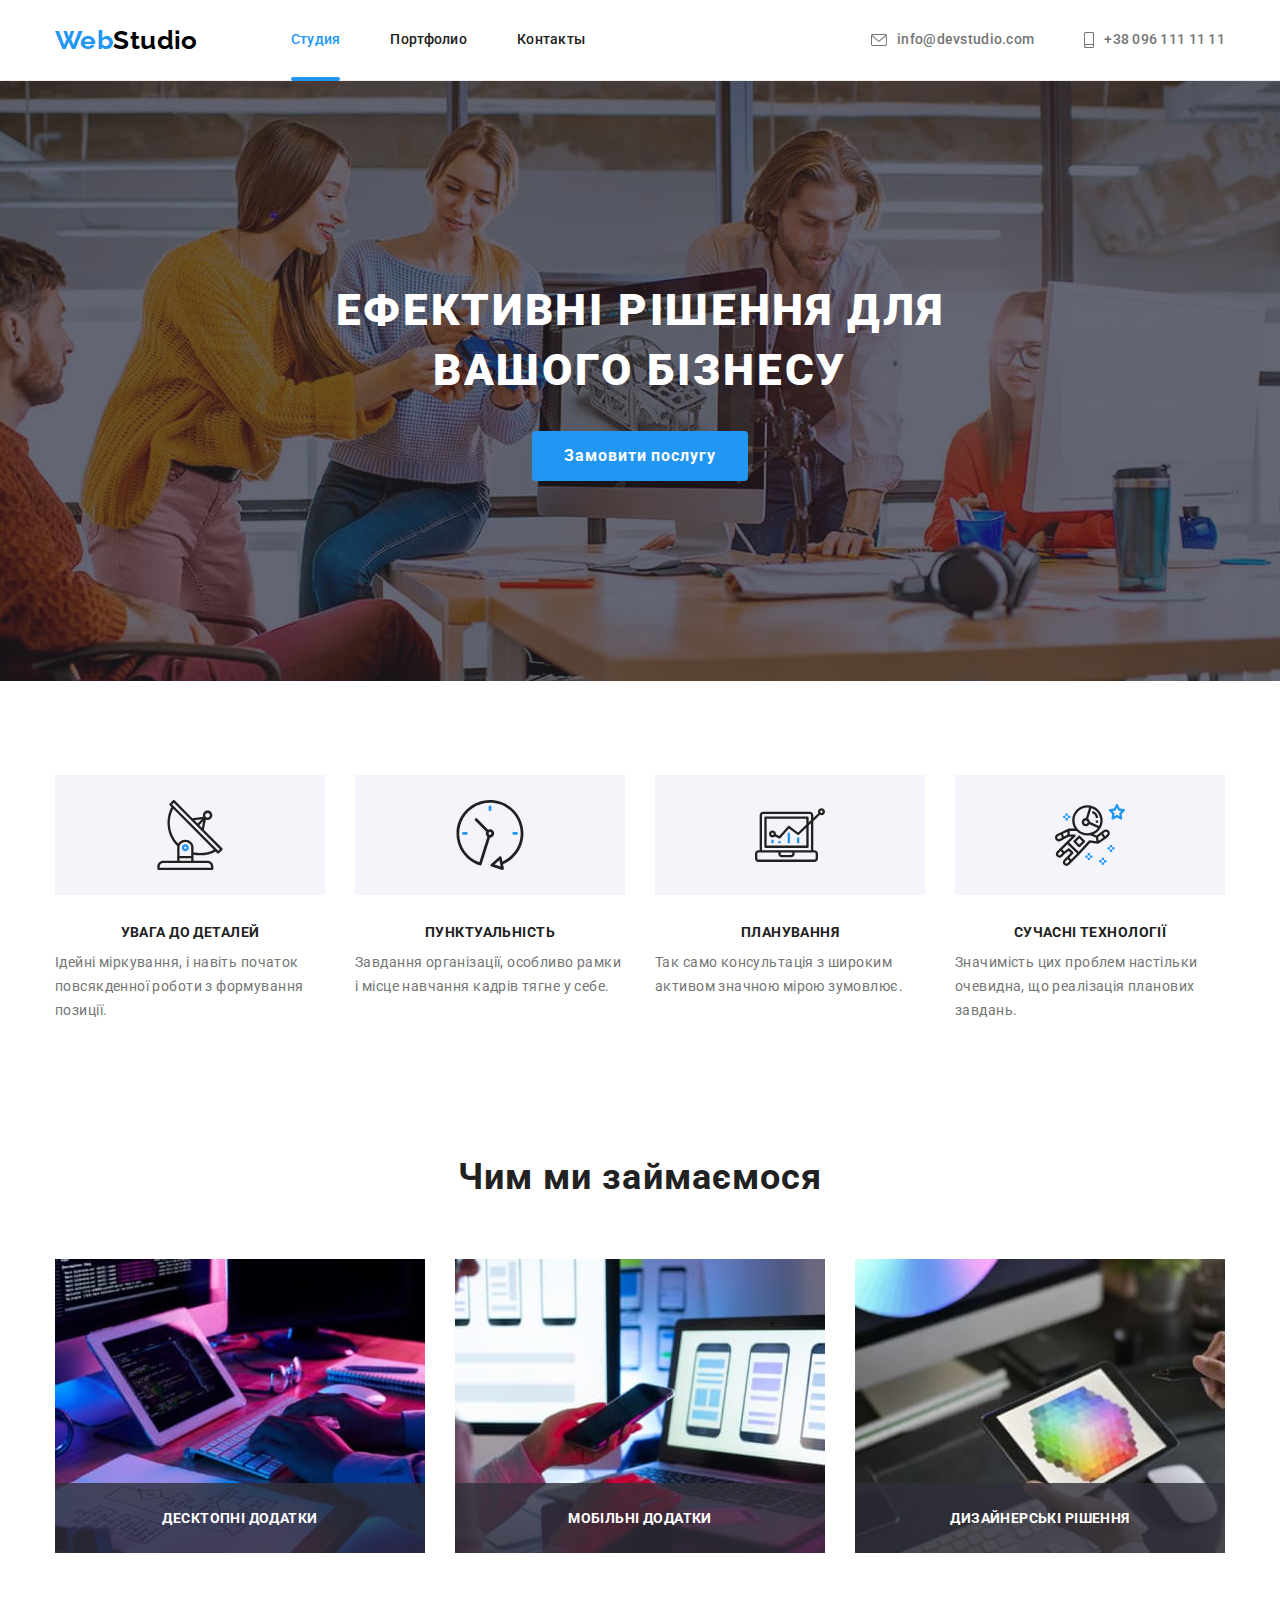
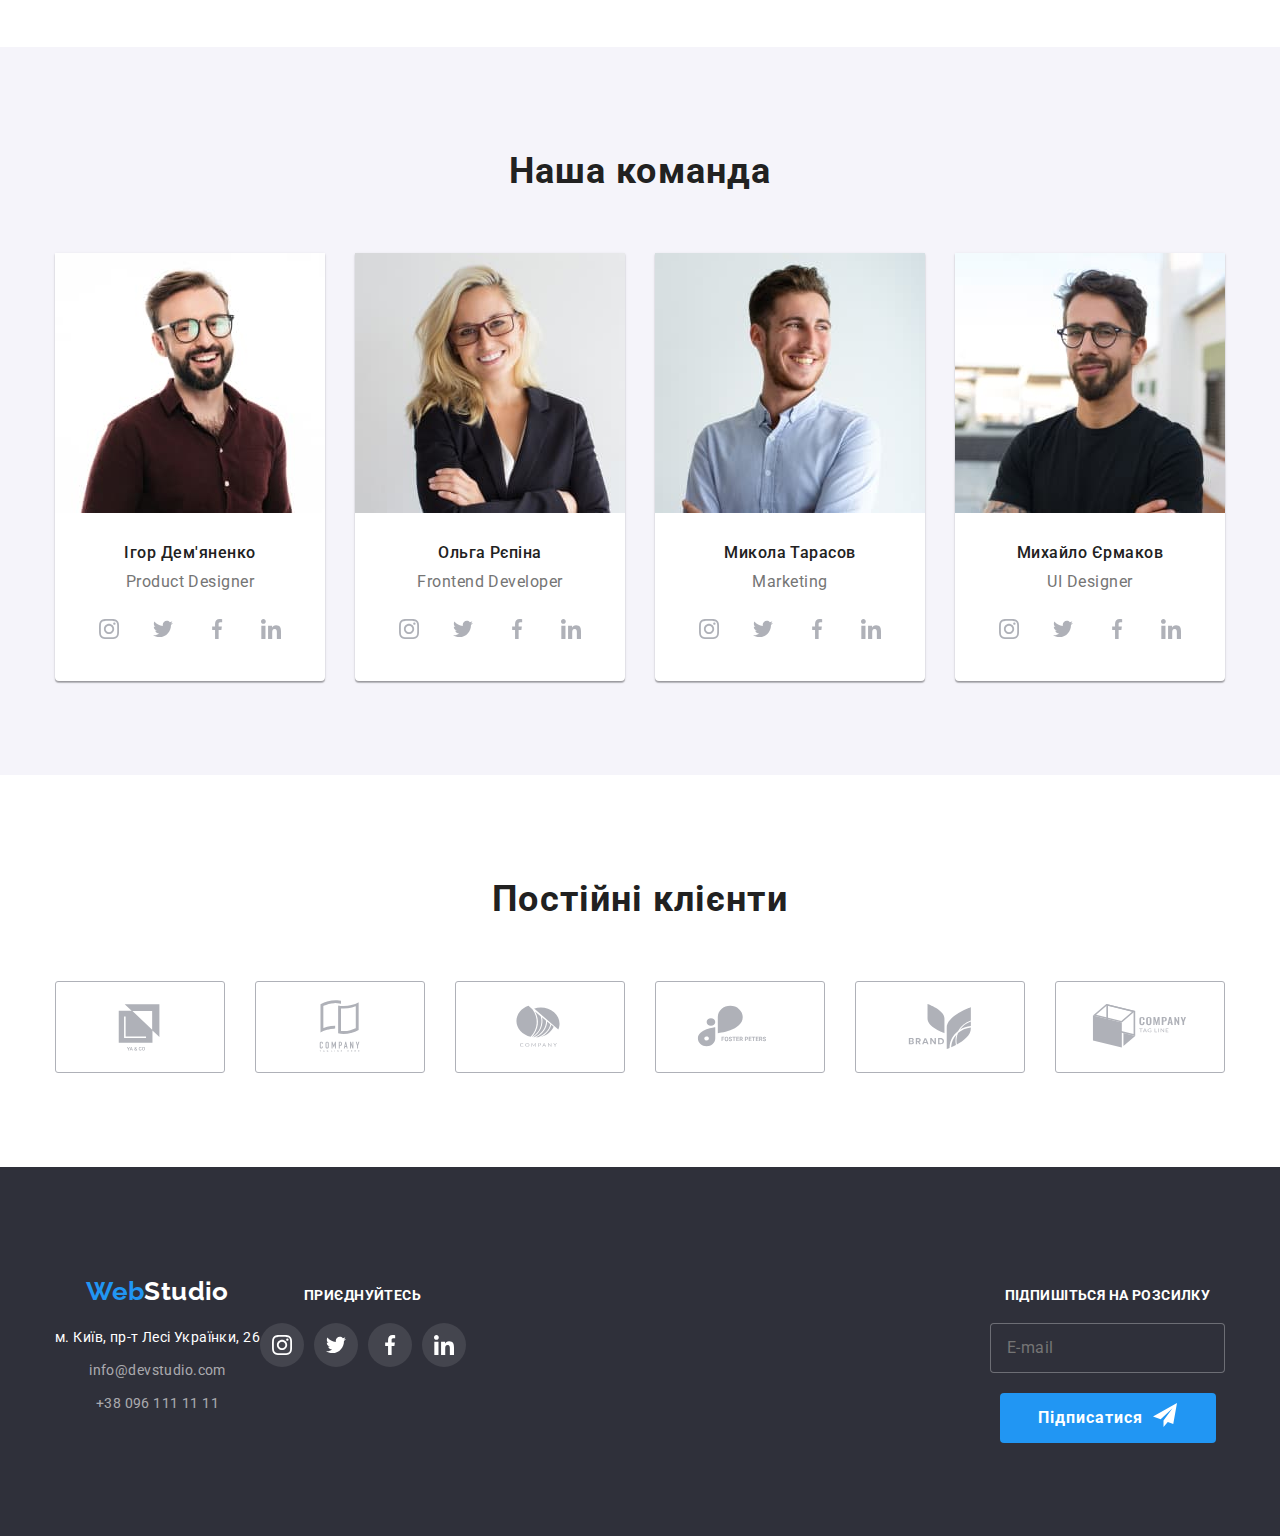
==== commit a0345489: "almost done" ====
--- a/index.html
+++ b/index.html
@@ -1,11 +1,11 @@
 <!DOCTYPE html>
 <html lang="uk">
   <head>
-    <meta charset="UTF-8" >
-    <meta http-equiv="X-UA-Compatible" content="IE=edge" >
-    <meta name="viewport" content="width=device-width, initial-scale=1.0" >
-    <link rel="preconnect" href="https://fonts.googleapis.com" >
-    <link rel="preconnect" href="https://fonts.gstatic.com" crossorigin >
+    <meta charset="UTF-8" />
+    <meta http-equiv="X-UA-Compatible" content="IE=edge" />
+    <meta name="viewport" content="width=device-width, initial-scale=1.0" />
+    <link rel="preconnect" href="https://fonts.googleapis.com" />
+    <link rel="preconnect" href="https://fonts.gstatic.com" crossorigin />
     <link
       href="https://fonts.googleapis.com/css2?family=Raleway:wght@700&family=Roboto:wght@400;500;700&display=swap"
       rel="stylesheet"
@@ -14,8 +14,8 @@
     <link
       rel="stylesheet"
       href="https://cdnjs.cloudflare.com/ajax/libs/modern-normalize/1.0.0/modern-normalize.min.css"
-    >
-    <link rel="stylesheet" href="./css/main.min.css" >
+    />
+    <link rel="stylesheet" href="./css/main.min.css" />
   </head>
 
   <body>
@@ -178,7 +178,10 @@
           <ul class="samples__image">
             <li>
               <div class="samples__block">
-                <img src="./img/first.jpg" alt="first photo" width="370" >
+                <picture>
+                  <source srcset="./img/first.jpg 1x, ./img/first-2x.jpg 2x" />
+                  <img src="./img/first.jpg" alt="first photo" />
+                </picture>
                 <div class="samples__text">
                   <p>Десктопні додатки</p>
                 </div>
@@ -186,7 +189,12 @@
             </li>
             <li>
               <div class="samples__block">
-                <img src="./img/second.jpg" alt="second photo" width="370" >
+                <picture>
+                  <source
+                    srcset="./img/second.jpg 1x, ./img/second-2x.jpg 2x"
+                  />
+                  <img src="./img/second.jpg" alt="second photo" />
+                </picture>
                 <div class="samples__text">
                   <p>Мобільні додатки</p>
                 </div>
@@ -194,7 +202,10 @@
             </li>
             <li>
               <div class="samples__block">
-                <img src="./img/third.jpg" alt="third photo" width="370" >
+                <picture>
+                  <source srcset="./img/third.jpg 1x, ./img/third-2x.jpg 2x" />
+                  <img src="./img/third.jpg" alt="third photo" />
+                </picture>
                 <div class="samples__text">
                   <p>Дизайнерські рішення</p>
                 </div>
@@ -209,7 +220,23 @@
           <h2 class="team__title">Наша команда</h2>
           <ul class="team__members">
             <li class="team__item">
-              <img src="./img/team1.jpg" alt="team1 photo" >
+              <picture>
+                <source
+                  srcset="./img/team1-desk.jpg 1x, ./img/team1-desk-2x.jpg 2x"
+                  media="(min-width: 1200px)"
+                />
+                <source
+                  srcset="./img/team1-tab.jpg 1x, ./img/team1-tab-2x.jpg 2x"
+                  media="(min-width: 768px)"
+                />
+                <source
+                  srcset="./img/team1-mob.jpg 1x, ./img/team1-mob-2x.jpg 2x"
+                  media="(max-width: 767px)"
+                />
+
+                <img src="./img/team1-mob.jpg" alt="team1 photo" />
+              </picture>
+
               <div class="member">
                 <h3 class="member__title">Ігор Дем'яненко</h3>
                 <p class="member__position">Product Designer</p>
@@ -262,7 +289,22 @@
               </div>
             </li>
             <li class="team__item">
-              <img src="./img/team2.jpg" alt="team2 photo" >
+              <picture>
+                <source
+                  srcset="./img/team2-desk.jpg 1x, ./img/team2-desk-2x.jpg 2x"
+                  media="(min-width: 1200px)"
+                />
+                <source
+                  srcset="./img/team2-tab.jpg 1x, ./img/team2-tab-2x.jpg 2x"
+                  media="(min-width: 768px)"
+                />
+                <source
+                  srcset="./img/team2-mob.jpg 1x, ./img/team2-mob-2x.jpg 2x"
+                  media="(max-width: 767px)"
+                />
+
+                <img src="./img/team2-mob.jpg" alt="team2 photo" />
+              </picture>
               <div class="member">
                 <h3 class="member__title">Ольга Рєпіна</h3>
                 <p class="member__position">Frontend Developer</p>
@@ -315,7 +357,22 @@
               </div>
             </li>
             <li class="team__item">
-              <img src="./img/team3.jpg" alt="team3 photo" >
+              <picture>
+                <source
+                  srcset="./img/team3-desk.jpg 1x, ./img/team3-desk-2x.jpg 2x"
+                  media="(min-width: 1200px)"
+                />
+                <source
+                  srcset="./img/team3-tab.jpg 1x, ./img/team3-tab-2x.jpg 2x"
+                  media="(min-width: 768px)"
+                />
+                <source
+                  srcset="./img/team3-mob.jpg 1x, ./img/team3-mob-2x.jpg 2x"
+                  media="(max-width: 767px)"
+                />
+
+                <img src="./img/team3-mob.jpg" alt="team3 photo" />
+              </picture>
               <div class="member">
                 <h3 class="member__title">Микола Тарасов</h3>
                 <p class="member__position">Marketing</p>
@@ -368,7 +425,22 @@
               </div>
             </li>
             <li class="team__item">
-              <img src="./img/team4.jpg" alt="team4 photo" >
+              <picture>
+                <source
+                  srcset="./img/team4-desk.jpg 1x, ./img/team4-desk-2x.jpg 2x"
+                  media="(min-width: 1200px)"
+                />
+                <source
+                  srcset="./img/team4-tab.jpg 1x, ./img/team4-tab-2x.jpg 2x"
+                  media="(min-width: 768px)"
+                />
+                <source
+                  srcset="./img/team4-mob.jpg 1x, ./img/team4-mob-2x.jpg 2x"
+                  media="(max-width: 767px)"
+                />
+
+                <img src="./img/team4-mob.jpg" alt="team4 photo" />
+              </picture>
               <div class="member">
                 <h3 class="member__title">Михайло Єрмаков</h3>
                 <p class="member__position">UI Designer</p>
@@ -553,7 +625,7 @@
                 id="e-mail"
                 required
                 placeholder="E-mail"
-              >
+              />
               <button type="submit" class="subscribe__btn">
                 Підписатися
                 <svg width="24" height="24">
@@ -579,7 +651,7 @@
           <div class="form-element">
             <label for="name">Ім'я</label>
             <div class="input-wrap">
-              <input type="text" name="name" id="name" required >
+              <input type="text" name="name" id="name" required />
               <svg width="18" height="18">
                 <use href="./img/sprite.svg#icon-person-black"></use>
               </svg>
@@ -588,7 +660,7 @@
           <div class="form-element">
             <label for="tel">Телефон</label>
             <div class="input-wrap">
-              <input type="tel" name="tel" id="tel" required >
+              <input type="tel" name="tel" id="tel" required />
               <svg width="18" height="18">
                 <use href="./img/sprite.svg#icon-phone-black"></use>
               </svg>
@@ -597,7 +669,7 @@
           <div class="form-element">
             <label for="email">Пошта</label>
             <div class="input-wrap">
-              <input type="email" name="email" id="email" required >
+              <input type="email" name="email" id="email" required />
               <svg width="18" height="18">
                 <use href="./img/sprite.svg#icon-email-black"></use>
               </svg>
@@ -621,7 +693,7 @@
               name="accept"
               class="visually-hidden"
               required
-            >
+            />
             <label for="accept" class="div-conditions">
               <div class="checkbox">
                 <svg width="15" height="15">
--- a/css/main.min.css
+++ b/css/main.min.css
@@ -1 +1 @@
-:root{--primary-text-color: #757575;--title-text-color: #212121;--white-text-color: #ffffff;--accent-color: #2196f3;--primary-background-color: #ffffff;--second-bcg-color: #f5f4fa;--secondary-bcg-studio: #2f303a;--secondary-text-color: #000000}h1,h2,h3,h4,h5,h6,ul,p{margin:0;padding:0}ul{padding-left:0;list-style:none}body{background-color:var(--primary-background-color);color:var(--primary-text-color);font-family:Roboto,sans-serif;font-size:14px;letter-spacing:.03em}a{text-decoration:none}img{display:block;max-width:100%;height:auto}.section{padding-top:60px;padding-bottom:60px}@media screen and (min-width: 1200px){.section{padding-top:94px;padding-bottom:94px}}.button{font-size:16px;font-weight:700;line-height:1.88;display:block;margin:0 auto;padding-top:10px;padding-bottom:10px;background-color:var(--accent-color);font-family:inherit;width:200px;letter-spacing:.06em;color:var(--primary-background-color);border:var(--accent-color);border-radius:4px;cursor:pointer}@media screen and (min-width: 1200px){.button{width:216px}}.container{margin:0 auto 0 auto;padding:0 15px 0 15px}@media screen and (min-width: 480px){.container{width:480px}}@media screen and (min-width: 768px){.container{width:768px}}@media screen and (min-width: 1200px){.container{width:1200px}}.header{border-bottom:1px solid #ececec}@media screen and (max-width: 767px){.header{padding-top:16px;padding-bottom:16px}}.header__section{display:-webkit-box;display:-ms-flexbox;display:flex;-webkit-box-align:center;-ms-flex-align:center;align-items:center;-webkit-box-pack:justify;-ms-flex-pack:justify;justify-content:space-between;padding-left:15px;padding-right:15px}@media screen and (max-width: 767px){.header__section{max-width:767px}}.header__nav{display:-webkit-box;display:-ms-flexbox;display:flex;-webkit-box-align:center;-ms-flex-align:center;align-items:center}.logo{font-family:Raleway;font-weight:700;font-size:26px;line-height:1.19;-webkit-box-align:center;-ms-flex-align:center;align-items:center;text-align:center;color:var(--accent-color)}.header__logo{margin-right:93px}.header__logo--black{color:var(--secondary-text-color)}.nav{display:-webkit-box;display:-ms-flexbox;display:flex}@media screen and (max-width: 767px){.nav{display:none}}.nav__item:not(:last-child){margin-right:50px}.nav__link{display:block;padding-top:32px;padding-bottom:32px;font-weight:500;font-size:14px;line-height:1.14;letter-spacing:.02em;color:var(--title-text-color);position:relative;-webkit-transition:color 250ms cubic-bezier(0.4, 0, 0.2, 1);transition:color 250ms cubic-bezier(0.4, 0, 0.2, 1)}.nav__link:focus,.nav__link:hover{color:var(--accent-color)}.nav__link--current{color:var(--accent-color)}.nav__link--current::after{position:absolute;display:block;content:"";width:100%;height:4px;border-radius:2px;bottom:-1px;background-color:var(--accent-color)}.header-contact{display:-webkit-box;display:-ms-flexbox;display:flex}@media screen and (max-width: 767px){.header-contact{display:none}}@media screen and (min-width: 768px)and (max-width: 1199px){.header-contact{-webkit-box-orient:vertical;-webkit-box-direction:normal;-ms-flex-direction:column;flex-direction:column;-ms-flex-line-pack:center;align-content:center}}.header-contack__list{margin-left:auto}.header-contact__item+.header-contact__item{margin-left:50px}@media screen and (min-width: 768px)and (max-width: 1199px){.header-contact__item+.header-contact__item{margin-left:0px}}@media screen and (min-width: 768px)and (max-width: 1199px){.header-contact__item{margin-left:0px}}.header-contact__link{display:-webkit-inline-box;display:-ms-inline-flexbox;display:inline-flex;padding:32px 0px 32px;-webkit-box-align:center;-ms-flex-align:center;align-items:center;font-weight:500;font-size:14px;line-height:1.14;letter-spacing:.02em;color:var(--primary-text-color);-webkit-transition:color 250ms cubic-bezier(0.4, 0, 0.2, 1);transition:color 250ms cubic-bezier(0.4, 0, 0.2, 1)}.header-contact__link:hover,.header-contact__link:focus{color:var(--accent-color)}@media screen and (min-width: 768px)and (max-width: 1199px){.header-contact__link{padding:0}}@media screen and (min-width: 768px)and (max-width: 1199px){.header-contact__item:not(:last-child){margin-bottom:10px}}.header-contact__icon{margin-right:10px;fill:currentColor}.mob-menu{width:100vw;height:100vh;position:fixed;background-color:#fff;top:0;right:0;padding:15px 10px 48px 40px;z-index:999}.flex{display:-webkit-box;display:-ms-flexbox;display:flex;-webkit-box-orient:vertical;-webkit-box-direction:normal;-ms-flex-direction:column;flex-direction:column;-webkit-box-pack:justify;-ms-flex-pack:justify;justify-content:space-between}.menu-open{display:-webkit-box;display:-ms-flexbox;display:flex;-webkit-box-align:center;-ms-flex-align:center;align-items:center;-webkit-box-pack:center;-ms-flex-pack:center;justify-content:center;width:40px;height:40px;background-color:rgba(0,0,0,0);color:#212121;border:none;margin-left:auto;cursor:pointer}.menu-open:hover,.menu-open:focus{fill:var(--accent-color)}@media screen and (min-width: 768px){.menu-open{display:none}}.menu-close{display:-webkit-box;display:-ms-flexbox;display:flex;-webkit-box-align:center;-ms-flex-align:center;align-items:center;-webkit-box-pack:center;-ms-flex-pack:center;justify-content:center;background-color:rgba(0,0,0,0);color:#212121;border:none;margin-left:auto;cursor:pointer}.menu-close:hover,.menu-close:focus{fill:var(--accent-color)}.mob-menu-list__item:not(:last-child){margin-bottom:32px}.mob-menu-list__link{font-family:Roboto;font-weight:500;font-size:40px;line-height:1.18;letter-spacing:.02em;color:#212121}.mob-menu-list__link:focus,.mob-menu-list__link:hover{color:var(--accent-color)}.mob-menu-list__link--current{color:var(--accent-color)}.mob-menu-list__tell{display:block;margin-bottom:32px;font-family:Roboto;font-style:normal;font-weight:500;font-size:34px;line-height:1.18;letter-spacing:.02em;color:#2196f3}.mob-menu-list__mail{display:block;font-family:Roboto;font-style:normal;font-weight:500;font-size:24px;line-height:1.17;letter-spacing:.02em;color:#757575;margin-bottom:64px}.mob-menu-list__social{display:-webkit-box;display:-ms-flexbox;display:flex;-webkit-box-orient:horizontal;-webkit-box-direction:normal;-ms-flex-direction:row;flex-direction:row;-webkit-column-gap:20px;-moz-column-gap:20px;column-gap:20px}.mob-menu-list__social-item{position:relative;font-weight:500;font-size:18px;line-height:1.22;letter-spacing:.02em;color:#2196f3}.mob-menu-list__social-item:not(:first-child)::before{content:"";display:block;position:absolute;top:0;left:-10px;width:1px;height:22px;background-color:rgba(33,33,33,.2)}.mob-menu.is-hidden{opacity:0;visibility:hidden;pointer-events:none}.hero-section{max-width:1600px;height:600px;margin-left:auto;margin-right:auto;padding-top:200px;padding-bottom:200px;background-position:center;background-image:-webkit-gradient(linear, left top, right top, from(rgba(47, 48, 58, 0.4)), to(rgba(47, 48, 58, 0.4))),url(../img/hero-background-mob.jpg);background-image:linear-gradient(to right, rgba(47, 48, 58, 0.4), rgba(47, 48, 58, 0.4)),url(../img/hero-background-mob.jpg);background-repeat:no-repeat;background-position:center;background-size:cover;background-color:var(--secondary-bcg-studio)}@media(min-device-pixel-ratio: 2),(-webkit-min-device-pixel-ratio: 2),(min-resolution: 192dpi),(min-resolution: 2dppx){.hero-section{background-image:-webkit-gradient(linear, left top, right top, from(rgba(47, 48, 58, 0.4)), to(rgba(47, 48, 58, 0.4))),url(../img/hero-background-mob-2.jpg);background-image:linear-gradient(to right, rgba(47, 48, 58, 0.4), rgba(47, 48, 58, 0.4)),url(../img/hero-background-mob-2.jpg)}}@media screen and (min-width: 768px){.hero-section{background-image:-webkit-gradient(linear, left top, right top, from(rgba(47, 48, 58, 0.4)), to(rgba(47, 48, 58, 0.4))),url(../img/hero-background-tab.jpg);background-image:linear-gradient(to right, rgba(47, 48, 58, 0.4), rgba(47, 48, 58, 0.4)),url(../img/hero-background-tab.jpg)}}@media screen and (min-width: 768px)and (min-device-pixel-ratio: 2),screen and (min-width: 768px)and (-webkit-min-device-pixel-ratio: 2),screen and (min-width: 768px)and (min-resolution: 192dpi),screen and (min-width: 768px)and (min-resolution: 2dppx){.hero-section{background-image:-webkit-gradient(linear, left top, right top, from(rgba(47, 48, 58, 0.4)), to(rgba(47, 48, 58, 0.4))),url(../img/hero-background-tab-2.jpg);background-image:linear-gradient(to right, rgba(47, 48, 58, 0.4), rgba(47, 48, 58, 0.4)),url(../img/hero-background-tab-2.jpg)}}@media screen and (min-width: 1200px){.hero-section{background-image:-webkit-gradient(linear, left top, right top, from(rgba(47, 48, 58, 0.4)), to(rgba(47, 48, 58, 0.4))),url(../img/hero-background.jpg);background-image:linear-gradient(to right, rgba(47, 48, 58, 0.4), rgba(47, 48, 58, 0.4)),url(../img/hero-background.jpg)}}@media screen and (min-width: 1200px)and (min-device-pixel-ratio: 2),screen and (min-width: 1200px)and (-webkit-min-device-pixel-ratio: 2),screen and (min-width: 1200px)and (min-resolution: 192dpi),screen and (min-width: 1200px)and (min-resolution: 2dppx){.hero-section{background-image:-webkit-gradient(linear, left top, right top, from(rgba(47, 48, 58, 0.4)), to(rgba(47, 48, 58, 0.4))),url(../img/hero-background-2.jpg);background-image:linear-gradient(to right, rgba(47, 48, 58, 0.4), rgba(47, 48, 58, 0.4)),url(../img/hero-background-2.jpg)}}.hero-title{font-size:26px;font-weight:900;line-height:1.62;width:360px;text-align:center;letter-spacing:.06em;text-transform:uppercase;color:var(--primary-background-color);margin:0 auto;margin-bottom:30px}@media screen and (min-width: 1200px){.hero-title{font-size:44px;font-weight:900;line-height:1.36;width:696px}}.benefits{width:100%}@media screen and (min-width: 768px){.benefits{display:-webkit-box;display:-ms-flexbox;display:flex;-ms-flex-wrap:wrap;flex-wrap:wrap;gap:30px}}@media screen and (min-width: 768px){.benefits__item{-ms-flex-preferred-size:calc((100% - 30px)/2);flex-basis:calc((100% - 30px)/2)}}@media screen and (min-width: 1200px){.benefits__item{-ms-flex-preferred-size:calc((100% - 90px)/4);flex-basis:calc((100% - 90px)/4)}}.benefits__icon{display:-webkit-box;display:-ms-flexbox;display:flex;margin-bottom:30px;-webkit-box-align:center;-ms-flex-align:center;align-items:center;-webkit-box-pack:center;-ms-flex-pack:center;justify-content:center;height:120px;background-color:var(--second-bcg-color)}.benefits__title{font-size:14px;font-weight:700;line-height:1.14;margin-bottom:10px;letter-spacing:.03em;text-transform:uppercase;text-align:center;color:var(--title-text-color)}.benefits__text{margin-bottom:30px;font-weight:400;line-height:1.71;letter-spacing:.03em;color:var(--primary-text-color)}.samples{display:none}@media screen and (min-width: 1200px){.samples{display:block;padding-top:0px}}.samples__title,.team__title,.clients__title{font-size:28px;font-weight:700;line-height:1.71;text-align:center;letter-spacing:.03em;color:var(--title-text-color);margin-bottom:30px}@media screen and (min-width: 1200px){.samples__title,.team__title,.clients__title{font-size:36px;font-weight:700;line-height:1.72;margin-bottom:50px}}.samples__image{display:-webkit-box;display:-ms-flexbox;display:flex;gap:30px}img{display:block;max-width:100%;height:auto}.samples__block{display:block;position:relative}.samples__text{display:-webkit-box;display:-ms-flexbox;display:flex;-webkit-box-pack:center;-ms-flex-pack:center;justify-content:center;-webkit-box-align:center;-ms-flex-align:center;align-items:center;position:absolute;bottom:0;right:0;width:100%;height:70px;font-weight:700;color:var(--primary-background-color);background:rgba(47,48,58,.8);text-transform:uppercase}.team__members{display:block}@media screen and (min-width: 768px){.team__members{display:-webkit-box;display:-ms-flexbox;display:flex;-ms-flex-wrap:wrap;flex-wrap:wrap;gap:30px}}.team{background-color:var(--second-bcg-color)}.member{padding-top:30px;padding-bottom:24px}@media screen and (min-width: 1200px){.member{padding-bottom:30px}}.member__title{font-size:16px;font-weight:500;line-height:1.19;display:block;margin-bottom:10px;letter-spacing:.03em;text-align:center;color:var(--title-text-color)}.member__position{font-size:16px;font-weight:400;line-height:1.19;display:block;margin-bottom:16px;letter-spacing:.03em;text-align:center;color:var(--primary-text-color)}.team__item{background-color:var(--primary-background-color);-webkit-box-shadow:0px 1px 3px rgba(0,0,0,.12),0px 1px 1px rgba(0,0,0,.14),0px 2px 1px rgba(0,0,0,.2);box-shadow:0px 1px 3px rgba(0,0,0,.12),0px 1px 1px rgba(0,0,0,.14),0px 2px 1px rgba(0,0,0,.2);border-radius:0px 0px 4px 4px;width:450px}@media screen and (min-width: 768px){.team__item{display:-webkit-box;display:-ms-flexbox;display:flex;-ms-flex-wrap:wrap;flex-wrap:wrap;gap:30px;width:354px;-webkit-box-align:center;-ms-flex-align:center;align-items:center;-ms-flex-line-pack:center;align-content:center;-webkit-box-pack:center;-ms-flex-pack:center;justify-content:center}}@media screen and (min-width: 1200px){.team__item{width:270px}}@media screen and (max-width: 767px){.team__item:not(:last-child){margin-bottom:30px}}.social{display:-webkit-box;display:-ms-flexbox;display:flex;-webkit-box-pack:center;-ms-flex-pack:center;justify-content:center}.social__icon{display:-webkit-box;display:-ms-flexbox;display:flex;-webkit-box-align:center;-ms-flex-align:center;align-items:center}.social__icon:not(:first-child){margin-left:10px}.social__link{display:-webkit-box;display:-ms-flexbox;display:flex;width:44px;height:44px;background:var(--primary-background-color);border-radius:50%;-webkit-box-pack:center;-ms-flex-pack:center;justify-content:center}.social__link:hover{background-color:var(--accent-color);-webkit-transition:background-color 250ms cubic-bezier(0.4, 0, 0.2, 1);transition:background-color 250ms cubic-bezier(0.4, 0, 0.2, 1)}.social__link svg{fill:#afb1b8}.social__link:hover svg{fill:var(--primary-background-color);-webkit-transition:fill 250ms cubic-bezier(0.4, 0, 0.2, 1);transition:fill 250ms cubic-bezier(0.4, 0, 0.2, 1)}.clients{display:-webkit-box;display:-ms-flexbox;display:flex;-ms-flex-wrap:wrap;flex-wrap:wrap;-webkit-box-pack:center;-ms-flex-pack:center;justify-content:center;-webkit-box-align:center;-ms-flex-align:center;align-items:center;grid-gap:30px}@media screen and (min-width: 1200px){.clients{-ms-flex-wrap:nowrap;flex-wrap:nowrap}}@media screen and (max-width: 767px){.clients__item{width:210px}}@media screen and (min-width: 768px){.clients__item{width:226px}}@media screen and (min-width: 1200px){.clients__item{width:170px}}.clients__logo{display:-webkit-box;display:-ms-flexbox;display:flex;-webkit-box-pack:center;-ms-flex-pack:center;justify-content:center;-webkit-box-align:center;-ms-flex-align:center;align-items:center;margin-right:30px;width:170px;height:92px;border:1px solid #afb1b8;border-radius:3px}.clients__logo svg{fill:#afb1b8}.clients__logo:hover{border:1px solid var(--accent-color);-webkit-transition:border 250ms cubic-bezier(0.4, 0, 0.2, 1);transition:border 250ms cubic-bezier(0.4, 0, 0.2, 1)}.clients__logo:hover svg,.clients__logo:focus svg{fill:var(--accent-color);-webkit-transition:fill 250ms cubic-bezier(0.4, 0, 0.2, 1);transition:fill 250ms cubic-bezier(0.4, 0, 0.2, 1)}.clients__logo.current svg{color:var(--accent-color)}.footer{background-color:#2f303a;padding-top:60px;padding-bottom:60px}.footer__container{display:block;text-align:center}@media screen and (min-width: 768px){.footer__container{display:-webkit-box;display:-ms-flexbox;display:flex;-webkit-box-align:baseline;-ms-flex-align:baseline;align-items:baseline}}.footer__logo{font-size:26px;font-weight:700;line-height:1.19;display:block;margin-bottom:20px;font-family:Raleway,sans-serif;-webkit-text-decoration-line:none;text-decoration-line:none;color:var(--accent-color)}@media screen and (max-width: 1199px){.footer__logo{font-size:24px;font-weight:700;line-height:1.19}}.footer-studio{color:var(--primary-background-color)}.footer__contacts{margin-bottom:60px}.footer__contact{margin-bottom:9px}.footer__contact:last-child{margin-bottom:0}.address{font-style:normal;font-weight:400;line-height:1.71;letter-spacing:.03em;color:var(--primary-background-color)}.footer__link{font-style:normal;font-weight:400;line-height:1.71;letter-spacing:.03em;color:rgba(255,255,255,.6);text-decoration:none}.footer__link .link:hover,.footer__link .link:focus{color:var(--primary-bcg-color)}.connect{display:block;text-align:center}.connect__container{display:-webkit-box;display:-ms-flexbox;display:flex;-webkit-box-align:center;-ms-flex-align:center;align-items:center;width:205px;height:45px;margin-top:20px}.connect__items{display:-webkit-box;display:-ms-flexbox;display:flex;-webkit-box-align:center;-ms-flex-align:center;align-items:center;gap:10px;margin-left:122px}.connect__title{display:block;margin-bottom:20px;font-weight:700;color:var(--primary-background-color);text-transform:uppercase}.connect__icon{height:20px;width:20px;fill:#fff}.connect__button{display:-webkit-box;display:-ms-flexbox;display:flex;-webkit-box-align:center;-ms-flex-align:center;align-items:center;-webkit-box-pack:center;-ms-flex-pack:center;justify-content:center;width:44px;height:44px;border:0px;border-radius:50%;background-color:rgba(255,255,255,.1);-webkit-transition:background-color 250ms cubic-bezier(0.4, 0, 0.2, 1),color 250ms cubic-bezier(0.4, 0, 0.2, 1);transition:background-color 250ms cubic-bezier(0.4, 0, 0.2, 1),color 250ms cubic-bezier(0.4, 0, 0.2, 1)}.connect__button:hover,.connect__button:focus{background-color:var(--accent-color)}.backdrop{position:fixed;top:0;left:0;width:100%;height:100%;background-color:rgba(0,0,0,.2);opacity:1;-webkit-transition:opacity 250ms cubic-bezier(0.4, 0, 0.2, 1);transition:opacity 250ms cubic-bezier(0.4, 0, 0.2, 1)}.backdrop.is-hidden{visibility:hidden;pointer-events:none;-webkit-transition:visibility 250ms cubic-bezier(0.4, 0, 0.2, 1);transition:visibility 250ms cubic-bezier(0.4, 0, 0.2, 1)}.backdrop.is-hidden .modal{-webkit-transform:translate(-50%, -50%) scale(0.9);transform:translate(-50%, -50%) scale(0.9)}.modal{position:absolute;top:50%;left:50%;min-width:528px;min-height:581px;padding:40px;background-color:var(--primary-background-color);border-radius:4px;-webkit-transform:translate(-50%, -50%) scale(1);transform:translate(-50%, -50%) scale(1);-webkit-transition:-webkit-transform 250ms cubic-bezier(0.4, 0, 0.2, 1);transition:-webkit-transform 250ms cubic-bezier(0.4, 0, 0.2, 1);transition:transform 250ms cubic-bezier(0.4, 0, 0.2, 1);transition:transform 250ms cubic-bezier(0.4, 0, 0.2, 1), -webkit-transform 250ms cubic-bezier(0.4, 0, 0.2, 1)}.modal-title{display:block;margin-bottom:12px;font-size:20px;font-weight:700;line-height:1.15;letter-spacing:.03em;text-align:center;color:#212121}.close-button{position:absolute;top:8px;right:8px;width:30px;height:30px;border-radius:50%;display:-webkit-box;display:-ms-flexbox;display:flex;-webkit-box-pack:center;-ms-flex-pack:center;justify-content:center;-webkit-box-align:center;-ms-flex-align:center;align-items:center;cursor:pointer;background:var(--primary-background-color);border:1px solid rgba(0,0,0,.1)}.close-button:hover,.close-button:focus{background:var(--accent-color)}.form-element{display:-webkit-box;display:-ms-flexbox;display:flex;-webkit-box-orient:vertical;-webkit-box-direction:normal;-ms-flex-direction:column;flex-direction:column;margin-bottom:10px;font-family:Roboto;font-size:12px;line-height:1.17;letter-spacing:.01em;text-align:left}.form-element label{margin-bottom:4px}.form-element input,textarea{height:40px;border:1px solid rgba(33,33,33,.2);border-radius:4px;padding-left:42px;outline:none;width:100%}.form-element input:focus{border:1px solid var(--accent-color);-webkit-transition:border 250ms cubic-bezier(0.4, 0, 0.2, 1);transition:border 250ms cubic-bezier(0.4, 0, 0.2, 1)}.form-element input:focus+svg{fill:var(--accent-color);-webkit-transition:fill 250ms cubic-bezier(0.4, 0, 0.2, 1);transition:fill 250ms cubic-bezier(0.4, 0, 0.2, 1)}.form-element textarea:focus{border:1px solid var(--accent-color);-webkit-transition:border 250ms cubic-bezier(0.4, 0, 0.2, 1);transition:border 250ms cubic-bezier(0.4, 0, 0.2, 1)}.input-wrap{position:relative}.input-wrap svg{position:absolute;top:50%;left:12px;-webkit-transform:translateY(-50%);transform:translateY(-50%)}.comment{height:120px;resize:none;padding-left:16px;padding-top:12px;padding-right:16px;padding-bottom:12px}.submit-btn{display:block;margin:0 auto;padding-top:10px;padding-bottom:10px;background-color:#188ce8;font-family:inherit;font-weight:700;font-size:16px;line-height:1.88;width:200px;letter-spacing:.06em;color:var(--primary-background-color);border:#188ce8;border-radius:4px;cursor:pointer}.accept{display:-webkit-box;display:-ms-flexbox;display:flex;-webkit-box-pack:center;-ms-flex-pack:center;justify-content:center;-webkit-box-align:center;-ms-flex-align:center;align-items:center;margin-top:20px;margin-bottom:30px}.conditions{display:block;margin-left:8px;color:var(--accent-color);text-decoration:underline}.visually-hidden{position:absolute;white-space:nowrap;width:1px;height:1px;overflow:hidden;border:0;padding:0;clip:rect(0 0 0 0);-webkit-clip-path:inset(50%);clip-path:inset(50%);margin:-1px}.checkbox{display:-webkit-box;display:-ms-flexbox;display:flex;-webkit-box-align:center;-ms-flex-align:center;align-items:center;margin-right:8px;border:2px solid var(--title-text-color);width:16px;height:15px;border-radius:3px;fill:var(--white-text-color)}.div-conditions{display:-webkit-box;display:-ms-flexbox;display:flex;-webkit-box-align:center;-ms-flex-align:center;align-items:center;-webkit-box-pack:center;-ms-flex-pack:center;justify-content:center}.accept input:checked+label .checkbox{background:var(--accent-color);border:2px solid var(--accent-color);fill:var(--primary-background-color)}.subscribe{margin-left:auto;margin-top:60px}.footer__subscription{display:block}.footer__subscription input{margin-right:12px;padding-left:16px;width:358px;height:50px;font-family:Roboto;font-size:16px;line-height:1.25;letter-spacing:.03em;text-align:left;background:var(--secondary-bcg-studio);color:rgba(255,255,255,.6);border:1px solid rgba(255,255,255,.3);border-radius:4px;outline:none}.subscribe__btn{display:-webkit-box;display:-ms-flexbox;display:flex;text-align:center;-webkit-box-pack:center;-ms-flex-pack:center;justify-content:center;margin-top:20px;margin-left:auto;margin-right:auto;padding-top:10px;padding-bottom:10px;background-color:var(--accent-color);font-family:inherit;font-weight:700;font-size:16px;line-height:1.88;width:216px;letter-spacing:.06em;color:var(--primary-background-color);border:var(--accent-color);border-radius:4px;cursor:pointer;fill:var(--primary-background-color)}.subscribe__btn svg{margin-left:10px}.portfolio-button{font-size:16px;font-weight:500;line-height:1.62;color:var(--title-text-color);background:var(--second-bcg-color);border:var(--second-bcg-color);border-radius:4px;cursor:pointer;-webkit-transition:background-color 250ms cubic-bezier(0.4, 0, 0.2, 1),color 250ms cubic-bezier(0.4, 0, 0.2, 1);transition:background-color 250ms cubic-bezier(0.4, 0, 0.2, 1),color 250ms cubic-bezier(0.4, 0, 0.2, 1)}.portfolio-button{margin-left:8px;padding-top:6px;padding-bottom:6px;padding-left:22px;padding-right:22px}.portfolio-button:hover,.portfolio-button:focus{background-color:var(--accent-color);color:var(--primary-background-color);border:var(--accent-color)}.portfolio-button:hover,.portfolio-button:focus{-webkit-box-shadow:0 2px 2px 0 rgba(0,0,0,.12),0 1px 2px 0 rgba(0,0,0,.08),0 3px 1px 0 rgba(0,0,0,.1);box-shadow:0 2px 2px 0 rgba(0,0,0,.12),0 1px 2px 0 rgba(0,0,0,.08),0 3px 1px 0 rgba(0,0,0,.1)}.portfolio-buttons{display:-webkit-box;display:-ms-flexbox;display:flex;margin-bottom:50px;-webkit-box-align:center;-ms-flex-align:center;align-items:center;-webkit-box-pack:center;-ms-flex-pack:center;justify-content:center}.portfolio-container{display:-webkit-box;display:-ms-flexbox;display:flex;-ms-flex-wrap:wrap;flex-wrap:wrap;gap:30px}.portfolio-link{display:block;overflow:hidden}.portfolio-link:hover{-webkit-box-shadow:1px 4px 6px 0 rgba(0,0,0,.1607843137),0 4px 4px 0 rgba(0,0,0,.0588235294),0 1px 1px 0 rgba(0,0,0,.1215686275);box-shadow:1px 4px 6px 0 rgba(0,0,0,.1607843137),0 4px 4px 0 rgba(0,0,0,.0588235294),0 1px 1px 0 rgba(0,0,0,.1215686275)}.portfolio-image{display:block;position:relative;overflow:hidden}.text-focus{display:-webkit-box;display:-ms-flexbox;display:flex;-webkit-box-pack:center;-ms-flex-pack:center;justify-content:center;-webkit-box-align:center;-ms-flex-align:center;align-items:center;position:absolute;bottom:0;right:0;width:100%;height:100%;padding-left:24px;padding-right:24px;font-size:18px;line-height:1.56;letter-spacing:.03em;color:var(--primary-background-color);background:rgba(33,150,243,.9);-webkit-transform:translateY(100%);transform:translateY(100%);-webkit-transition:-webkit-transform 250ms cubic-bezier(0.4, 0, 0.2, 1);transition:-webkit-transform 250ms cubic-bezier(0.4, 0, 0.2, 1);transition:transform 250ms cubic-bezier(0.4, 0, 0.2, 1);transition:transform 250ms cubic-bezier(0.4, 0, 0.2, 1), -webkit-transform 250ms cubic-bezier(0.4, 0, 0.2, 1)}.portfolio-link:hover .text-focus{-webkit-transform:translateY(0);transform:translateY(0)}.text-focus:hover{opacity:1}.portfolio-element{width:370px}.example{padding-top:20px;padding-left:24px;padding-right:24px;padding-bottom:20px;border-left:solid 1px #eee;border-bottom:solid 1px #eee;border-right:solid 1px #eee}.example-title{font-size:18px;font-weight:700;line-height:2;margin-bottom:4px;letter-spacing:.06em;color:var(--title-text-color)}.example-text{font-size:16px;line-height:1.87;letter-spacing:.03em;color:var(--primary-text-color)}/*# sourceMappingURL=main.min.css.map */+:root{--primary-text-color: #757575;--title-text-color: #212121;--white-text-color: #ffffff;--accent-color: #2196f3;--primary-background-color: #ffffff;--second-bcg-color: #f5f4fa;--secondary-bcg-studio: #2f303a;--secondary-text-color: #000000}h1,h2,h3,h4,h5,h6,ul,p{margin:0;padding:0}ul{padding-left:0;list-style:none}body{background-color:var(--primary-background-color);color:var(--primary-text-color);font-family:Roboto,sans-serif;font-size:14px;letter-spacing:.03em}a{text-decoration:none}img{display:block;max-width:100%;height:auto}.section{padding-top:60px;padding-bottom:60px}@media screen and (min-width: 1200px){.section{padding-top:94px;padding-bottom:94px}}.button{font-size:16px;font-weight:700;line-height:1.88;display:block;margin:0 auto;padding-top:10px;padding-bottom:10px;background-color:var(--accent-color);font-family:inherit;width:200px;letter-spacing:.06em;color:var(--primary-background-color);border:var(--accent-color);border-radius:4px;cursor:pointer}@media screen and (min-width: 1200px){.button{width:216px}}.container{margin:0 auto 0 auto;padding:0 15px 0 15px}@media screen and (min-width: 480px){.container{width:480px}}@media screen and (min-width: 768px){.container{width:768px}}@media screen and (min-width: 1200px){.container{width:1200px}}.header{border-bottom:1px solid #ececec}@media screen and (max-width: 767px){.header{padding-top:16px;padding-bottom:16px}}.header__section{display:-webkit-box;display:-ms-flexbox;display:flex;-webkit-box-align:center;-ms-flex-align:center;align-items:center;-webkit-box-pack:justify;-ms-flex-pack:justify;justify-content:space-between;padding-left:15px;padding-right:15px}@media screen and (max-width: 767px){.header__section{max-width:767px}}.header__nav{display:-webkit-box;display:-ms-flexbox;display:flex;-webkit-box-align:center;-ms-flex-align:center;align-items:center}.logo{font-family:Raleway;font-weight:700;font-size:26px;line-height:1.19;-webkit-box-align:center;-ms-flex-align:center;align-items:center;text-align:center;color:var(--accent-color)}.header__logo{margin-right:93px}.header__logo--black{color:var(--secondary-text-color)}.nav{display:-webkit-box;display:-ms-flexbox;display:flex}@media screen and (max-width: 767px){.nav{display:none}}.nav__item:not(:last-child){margin-right:50px}.nav__link{display:block;padding-top:32px;padding-bottom:32px;font-weight:500;font-size:14px;line-height:1.14;letter-spacing:.02em;color:var(--title-text-color);position:relative;-webkit-transition:color 250ms cubic-bezier(0.4, 0, 0.2, 1);transition:color 250ms cubic-bezier(0.4, 0, 0.2, 1)}.nav__link:focus,.nav__link:hover{color:var(--accent-color)}.nav__link--current{color:var(--accent-color)}.nav__link--current::after{position:absolute;display:block;content:"";width:100%;height:4px;border-radius:2px;bottom:-1px;background-color:var(--accent-color)}.header-contact{display:-webkit-box;display:-ms-flexbox;display:flex}@media screen and (max-width: 767px){.header-contact{display:none}}@media screen and (min-width: 768px)and (max-width: 1199px){.header-contact{-webkit-box-orient:vertical;-webkit-box-direction:normal;-ms-flex-direction:column;flex-direction:column;-ms-flex-line-pack:center;align-content:center}}.header-contack__list{margin-left:auto}.header-contact__item+.header-contact__item{margin-left:50px}@media screen and (min-width: 768px)and (max-width: 1199px){.header-contact__item+.header-contact__item{margin-left:0px}}@media screen and (min-width: 768px)and (max-width: 1199px){.header-contact__item{margin-left:0px}}.header-contact__link{display:-webkit-inline-box;display:-ms-inline-flexbox;display:inline-flex;padding:32px 0px 32px;-webkit-box-align:center;-ms-flex-align:center;align-items:center;font-weight:500;font-size:14px;line-height:1.14;letter-spacing:.02em;color:var(--primary-text-color);-webkit-transition:color 250ms cubic-bezier(0.4, 0, 0.2, 1);transition:color 250ms cubic-bezier(0.4, 0, 0.2, 1)}.header-contact__link:hover,.header-contact__link:focus{color:var(--accent-color)}@media screen and (min-width: 768px)and (max-width: 1199px){.header-contact__link{padding:0}}@media screen and (min-width: 768px)and (max-width: 1199px){.header-contact__item:not(:last-child){margin-bottom:10px}}.header-contact__icon{margin-right:10px;fill:currentColor}.mob-menu{width:100vw;height:100vh;position:fixed;background-color:#fff;top:0;right:0;padding:15px 10px 48px 40px;z-index:999}.flex{display:-webkit-box;display:-ms-flexbox;display:flex;-webkit-box-orient:vertical;-webkit-box-direction:normal;-ms-flex-direction:column;flex-direction:column;-webkit-box-pack:justify;-ms-flex-pack:justify;justify-content:space-between}.menu-open{display:-webkit-box;display:-ms-flexbox;display:flex;-webkit-box-align:center;-ms-flex-align:center;align-items:center;-webkit-box-pack:center;-ms-flex-pack:center;justify-content:center;width:40px;height:40px;background-color:rgba(0,0,0,0);color:#212121;border:none;margin-left:auto;cursor:pointer}.menu-open:hover,.menu-open:focus{fill:var(--accent-color)}@media screen and (min-width: 768px){.menu-open{display:none}}.menu-close{display:-webkit-box;display:-ms-flexbox;display:flex;-webkit-box-align:center;-ms-flex-align:center;align-items:center;-webkit-box-pack:center;-ms-flex-pack:center;justify-content:center;background-color:rgba(0,0,0,0);color:#212121;border:none;margin-left:auto;cursor:pointer}.menu-close:hover,.menu-close:focus{fill:var(--accent-color)}.mob-menu-list__item:not(:last-child){margin-bottom:32px}.mob-menu-list__link{font-family:Roboto;font-weight:500;font-size:40px;line-height:1.18;letter-spacing:.02em;color:#212121}.mob-menu-list__link:focus,.mob-menu-list__link:hover{color:var(--accent-color)}.mob-menu-list__link--current{color:var(--accent-color)}.mob-menu-list__tell{display:block;margin-bottom:32px;font-family:Roboto;font-style:normal;font-weight:500;font-size:34px;line-height:1.18;letter-spacing:.02em;color:#2196f3}.mob-menu-list__mail{display:block;font-family:Roboto;font-style:normal;font-weight:500;font-size:24px;line-height:1.17;letter-spacing:.02em;color:#757575;margin-bottom:64px}.mob-menu-list__social{display:-webkit-box;display:-ms-flexbox;display:flex;-webkit-box-orient:horizontal;-webkit-box-direction:normal;-ms-flex-direction:row;flex-direction:row;-webkit-column-gap:20px;-moz-column-gap:20px;column-gap:20px}.mob-menu-list__social-item{position:relative;font-weight:500;font-size:18px;line-height:1.22;letter-spacing:.02em;color:#2196f3}.mob-menu-list__social-item:not(:first-child)::before{content:"";display:block;position:absolute;top:0;left:-10px;width:1px;height:22px;background-color:rgba(33,33,33,.2)}.mob-menu.is-hidden{opacity:0;visibility:hidden;pointer-events:none}.hero-section{max-width:1600px;height:400px;margin-left:auto;margin-right:auto;padding-top:118px;padding-bottom:118px;background-position:center;background-image:-webkit-gradient(linear, left top, right top, from(rgba(47, 48, 58, 0.4)), to(rgba(47, 48, 58, 0.4))),url(../img/hero-background-mob.jpg);background-image:linear-gradient(to right, rgba(47, 48, 58, 0.4), rgba(47, 48, 58, 0.4)),url(../img/hero-background-mob.jpg);background-repeat:no-repeat;background-position:center;background-size:cover;background-color:var(--secondary-bcg-studio)}@media(min-device-pixel-ratio: 2),(-webkit-min-device-pixel-ratio: 2),(min-resolution: 192dpi),(min-resolution: 2dppx){.hero-section{background-image:-webkit-gradient(linear, left top, right top, from(rgba(47, 48, 58, 0.4)), to(rgba(47, 48, 58, 0.4))),url(../img/hero-background-mob-2.jpg);background-image:linear-gradient(to right, rgba(47, 48, 58, 0.4), rgba(47, 48, 58, 0.4)),url(../img/hero-background-mob-2.jpg)}}@media screen and (min-width: 768px){.hero-section{background-image:-webkit-gradient(linear, left top, right top, from(rgba(47, 48, 58, 0.4)), to(rgba(47, 48, 58, 0.4))),url(../img/hero-background-tab.jpg);background-image:linear-gradient(to right, rgba(47, 48, 58, 0.4), rgba(47, 48, 58, 0.4)),url(../img/hero-background-tab.jpg)}}@media screen and (min-width: 768px)and (min-device-pixel-ratio: 2),screen and (min-width: 768px)and (-webkit-min-device-pixel-ratio: 2),screen and (min-width: 768px)and (min-resolution: 192dpi),screen and (min-width: 768px)and (min-resolution: 2dppx){.hero-section{background-image:-webkit-gradient(linear, left top, right top, from(rgba(47, 48, 58, 0.4)), to(rgba(47, 48, 58, 0.4))),url(../img/hero-background-tab-2.jpg);background-image:linear-gradient(to right, rgba(47, 48, 58, 0.4), rgba(47, 48, 58, 0.4)),url(../img/hero-background-tab-2.jpg)}}@media screen and (min-width: 1200px){.hero-section{padding-top:200px;padding-bottom:200px;height:600px;background-image:-webkit-gradient(linear, left top, right top, from(rgba(47, 48, 58, 0.4)), to(rgba(47, 48, 58, 0.4))),url(../img/hero-background.jpg);background-image:linear-gradient(to right, rgba(47, 48, 58, 0.4), rgba(47, 48, 58, 0.4)),url(../img/hero-background.jpg)}}@media screen and (min-width: 1200px)and (min-device-pixel-ratio: 2),screen and (min-width: 1200px)and (-webkit-min-device-pixel-ratio: 2),screen and (min-width: 1200px)and (min-resolution: 192dpi),screen and (min-width: 1200px)and (min-resolution: 2dppx){.hero-section{background-image:-webkit-gradient(linear, left top, right top, from(rgba(47, 48, 58, 0.4)), to(rgba(47, 48, 58, 0.4))),url(../img/hero-background-2.jpg);background-image:linear-gradient(to right, rgba(47, 48, 58, 0.4), rgba(47, 48, 58, 0.4)),url(../img/hero-background-2.jpg)}}.hero-title{font-size:26px;font-weight:900;line-height:1.62;width:360px;text-align:center;letter-spacing:.06em;text-transform:uppercase;color:var(--primary-background-color);margin:0 auto;margin-bottom:30px}@media screen and (min-width: 1200px){.hero-title{font-size:44px;font-weight:900;line-height:1.36;width:696px}}.benefits{width:100%}@media screen and (min-width: 768px){.benefits{display:-webkit-box;display:-ms-flexbox;display:flex;-ms-flex-wrap:wrap;flex-wrap:wrap;gap:30px}}@media screen and (min-width: 768px){.benefits__item{-ms-flex-preferred-size:calc((100% - 30px)/2);flex-basis:calc((100% - 30px)/2)}}@media screen and (min-width: 1200px){.benefits__item{-ms-flex-preferred-size:calc((100% - 90px)/4);flex-basis:calc((100% - 90px)/4)}}.benefits__icon{display:-webkit-box;display:-ms-flexbox;display:flex;margin-bottom:30px;-webkit-box-align:center;-ms-flex-align:center;align-items:center;-webkit-box-pack:center;-ms-flex-pack:center;justify-content:center;height:120px;background-color:var(--second-bcg-color)}.benefits__title{font-size:14px;font-weight:700;line-height:1.14;margin-bottom:10px;letter-spacing:.03em;text-transform:uppercase;text-align:center;color:var(--title-text-color)}.benefits__text{margin-bottom:30px;font-weight:400;line-height:1.71;letter-spacing:.03em;color:var(--primary-text-color)}.samples{display:none}@media screen and (min-width: 1200px){.samples{display:block;padding-top:0px}}.samples__title,.team__title,.clients__title{font-size:28px;font-weight:700;line-height:1.71;text-align:center;letter-spacing:.03em;color:var(--title-text-color);margin-bottom:30px}@media screen and (min-width: 1200px){.samples__title,.team__title,.clients__title{font-size:36px;font-weight:700;line-height:1.72;margin-bottom:50px}}.samples__image{display:-webkit-box;display:-ms-flexbox;display:flex;gap:30px}img{display:block;max-width:100%;height:auto}.samples__block{display:block;position:relative}.samples__text{display:-webkit-box;display:-ms-flexbox;display:flex;-webkit-box-pack:center;-ms-flex-pack:center;justify-content:center;-webkit-box-align:center;-ms-flex-align:center;align-items:center;position:absolute;bottom:0;right:0;width:100%;height:70px;font-weight:700;color:var(--primary-background-color);background:rgba(47,48,58,.8);text-transform:uppercase}.team__members{display:block}@media screen and (min-width: 768px){.team__members{display:-webkit-box;display:-ms-flexbox;display:flex;-ms-flex-wrap:wrap;flex-wrap:wrap;gap:30px}}.team{background-color:var(--second-bcg-color)}.member{padding-top:30px;padding-bottom:24px}@media screen and (min-width: 1200px){.member{padding-bottom:30px}}.member__title{font-size:16px;font-weight:500;line-height:1.19;display:block;margin-bottom:10px;letter-spacing:.03em;text-align:center;color:var(--title-text-color)}.member__position{font-size:16px;font-weight:400;line-height:1.19;display:block;margin-bottom:16px;letter-spacing:.03em;text-align:center;color:var(--primary-text-color)}.team__item{background-color:var(--primary-background-color);-webkit-box-shadow:0px 1px 3px rgba(0,0,0,.12),0px 1px 1px rgba(0,0,0,.14),0px 2px 1px rgba(0,0,0,.2);box-shadow:0px 1px 3px rgba(0,0,0,.12),0px 1px 1px rgba(0,0,0,.14),0px 2px 1px rgba(0,0,0,.2);border-radius:0px 0px 4px 4px}@media screen and (min-width: 768px){.team__item{display:-webkit-box;display:-ms-flexbox;display:flex;-ms-flex-wrap:wrap;flex-wrap:wrap;width:354px;-webkit-box-align:center;-ms-flex-align:center;align-items:center;-ms-flex-line-pack:center;align-content:center;-webkit-box-pack:center;-ms-flex-pack:center;justify-content:center}}@media screen and (min-width: 1200px){.team__item{width:270px}}@media screen and (max-width: 767px){.team__item:not(:last-child){margin-bottom:30px}}.social{display:-webkit-box;display:-ms-flexbox;display:flex;-webkit-box-pack:center;-ms-flex-pack:center;justify-content:center}.social__icon{display:-webkit-box;display:-ms-flexbox;display:flex;-webkit-box-align:center;-ms-flex-align:center;align-items:center}.social__icon:not(:first-child){margin-left:10px}.social__link{display:-webkit-box;display:-ms-flexbox;display:flex;width:44px;height:44px;background:var(--primary-background-color);border-radius:50%;-webkit-box-pack:center;-ms-flex-pack:center;justify-content:center}.social__link:hover{background-color:var(--accent-color);-webkit-transition:background-color 250ms cubic-bezier(0.4, 0, 0.2, 1);transition:background-color 250ms cubic-bezier(0.4, 0, 0.2, 1)}.social__link svg{fill:#afb1b8}.social__link:hover svg{fill:var(--primary-background-color);-webkit-transition:fill 250ms cubic-bezier(0.4, 0, 0.2, 1);transition:fill 250ms cubic-bezier(0.4, 0, 0.2, 1)}.clients{display:-webkit-box;display:-ms-flexbox;display:flex;-ms-flex-wrap:wrap;flex-wrap:wrap;-webkit-box-pack:center;-ms-flex-pack:center;justify-content:center;-webkit-box-align:center;-ms-flex-align:center;align-items:center;grid-gap:30px}@media screen and (min-width: 1200px){.clients{-ms-flex-wrap:nowrap;flex-wrap:nowrap}}@media screen and (max-width: 767px){.clients__item{width:210px}}@media screen and (min-width: 768px){.clients__item{width:226px}}@media screen and (min-width: 1200px){.clients__item{width:170px}}.clients__logo{display:-webkit-box;display:-ms-flexbox;display:flex;-webkit-box-pack:center;-ms-flex-pack:center;justify-content:center;-webkit-box-align:center;-ms-flex-align:center;align-items:center;height:92px;border:1px solid #afb1b8;border-radius:3px}.clients__logo svg{fill:#afb1b8}.clients__logo:hover{border:1px solid var(--accent-color);-webkit-transition:border 250ms cubic-bezier(0.4, 0, 0.2, 1);transition:border 250ms cubic-bezier(0.4, 0, 0.2, 1)}.clients__logo:hover svg,.clients__logo:focus svg{fill:var(--accent-color);-webkit-transition:fill 250ms cubic-bezier(0.4, 0, 0.2, 1);transition:fill 250ms cubic-bezier(0.4, 0, 0.2, 1)}.clients__logo.current svg{color:var(--accent-color)}.footer{background-color:#2f303a;padding-top:60px;padding-bottom:60px}.footer__container{display:block;text-align:center}@media screen and (min-width: 768px){.footer__container{display:-webkit-box;display:-ms-flexbox;display:flex;-webkit-box-align:baseline;-ms-flex-align:baseline;align-items:baseline}}.footer__logo{font-size:26px;font-weight:700;line-height:1.19;display:block;margin-bottom:20px;font-family:Raleway,sans-serif;-webkit-text-decoration-line:none;text-decoration-line:none;color:var(--accent-color)}@media screen and (max-width: 1199px){.footer__logo{font-size:24px;font-weight:700;line-height:1.19}}.footer-studio{color:var(--primary-background-color)}.footer__contacts{margin-bottom:60px}.footer__contact{margin-bottom:9px}.footer__contact:last-child{margin-bottom:0}.address{font-style:normal;font-weight:400;line-height:1.71;letter-spacing:.03em;color:var(--primary-background-color)}.footer__link{font-style:normal;font-weight:400;line-height:1.71;letter-spacing:.03em;color:rgba(255,255,255,.6);text-decoration:none}.footer__link .link:hover,.footer__link .link:focus{color:var(--primary-bcg-color)}.connect{display:block;text-align:center}.connect__container{display:-webkit-box;display:-ms-flexbox;display:flex;-webkit-box-align:center;-ms-flex-align:center;align-items:center;width:205px;height:45px;margin-top:20px;margin-left:auto;margin-right:auto}.connect__items{display:-webkit-box;display:-ms-flexbox;display:flex;-webkit-box-align:center;-ms-flex-align:center;align-items:center;gap:10px}.connect__title{display:block;margin-bottom:20px;font-weight:700;color:var(--primary-background-color);text-transform:uppercase}.connect__icon{height:20px;width:20px;fill:#fff}.connect__button{display:-webkit-box;display:-ms-flexbox;display:flex;-webkit-box-align:center;-ms-flex-align:center;align-items:center;-webkit-box-pack:center;-ms-flex-pack:center;justify-content:center;width:44px;height:44px;border:0px;border-radius:50%;background-color:rgba(255,255,255,.1);-webkit-transition:background-color 250ms cubic-bezier(0.4, 0, 0.2, 1),color 250ms cubic-bezier(0.4, 0, 0.2, 1);transition:background-color 250ms cubic-bezier(0.4, 0, 0.2, 1),color 250ms cubic-bezier(0.4, 0, 0.2, 1)}.connect__button:hover,.connect__button:focus{background-color:var(--accent-color)}.backdrop{position:fixed;top:0;left:0;width:100%;height:100%;background-color:rgba(0,0,0,.2);opacity:1;-webkit-transition:opacity 250ms cubic-bezier(0.4, 0, 0.2, 1);transition:opacity 250ms cubic-bezier(0.4, 0, 0.2, 1)}.backdrop.is-hidden{visibility:hidden;pointer-events:none;-webkit-transition:visibility 250ms cubic-bezier(0.4, 0, 0.2, 1);transition:visibility 250ms cubic-bezier(0.4, 0, 0.2, 1)}.backdrop.is-hidden .modal{-webkit-transform:translate(-50%, -50%) scale(0.9);transform:translate(-50%, -50%) scale(0.9)}.modal{position:absolute;top:50%;left:50%;min-width:450px;min-height:581px;padding:40px;background-color:var(--primary-background-color);border-radius:4px;-webkit-transform:translate(-50%, -50%) scale(1);transform:translate(-50%, -50%) scale(1);-webkit-transition:-webkit-transform 250ms cubic-bezier(0.4, 0, 0.2, 1);transition:-webkit-transform 250ms cubic-bezier(0.4, 0, 0.2, 1);transition:transform 250ms cubic-bezier(0.4, 0, 0.2, 1);transition:transform 250ms cubic-bezier(0.4, 0, 0.2, 1), -webkit-transform 250ms cubic-bezier(0.4, 0, 0.2, 1)}@media screen and (min-width: 1200px){.modal{min-width:528px;min-height:581px}}.modal-title{display:block;margin-bottom:12px;font-size:20px;font-weight:700;line-height:1.15;letter-spacing:.03em;text-align:center;color:#212121}.close-button{position:absolute;top:8px;right:8px;width:30px;height:30px;border-radius:50%;display:-webkit-box;display:-ms-flexbox;display:flex;-webkit-box-pack:center;-ms-flex-pack:center;justify-content:center;-webkit-box-align:center;-ms-flex-align:center;align-items:center;cursor:pointer;background:var(--primary-background-color);border:1px solid rgba(0,0,0,.1)}.close-button:hover,.close-button:focus{background:var(--accent-color)}.form-element{display:-webkit-box;display:-ms-flexbox;display:flex;-webkit-box-orient:vertical;-webkit-box-direction:normal;-ms-flex-direction:column;flex-direction:column;margin-bottom:10px;font-family:Roboto;font-size:12px;line-height:1.17;letter-spacing:.01em;text-align:left}.form-element label{margin-bottom:4px}.form-element input,textarea{height:40px;border:1px solid rgba(33,33,33,.2);border-radius:4px;padding-left:42px;outline:none;width:100%}.form-element input:focus{border:1px solid var(--accent-color);-webkit-transition:border 250ms cubic-bezier(0.4, 0, 0.2, 1);transition:border 250ms cubic-bezier(0.4, 0, 0.2, 1)}.form-element input:focus+svg{fill:var(--accent-color);-webkit-transition:fill 250ms cubic-bezier(0.4, 0, 0.2, 1);transition:fill 250ms cubic-bezier(0.4, 0, 0.2, 1)}.form-element textarea:focus{border:1px solid var(--accent-color);-webkit-transition:border 250ms cubic-bezier(0.4, 0, 0.2, 1);transition:border 250ms cubic-bezier(0.4, 0, 0.2, 1)}.input-wrap{position:relative}.input-wrap svg{position:absolute;top:50%;left:12px;-webkit-transform:translateY(-50%);transform:translateY(-50%)}.comment{height:120px;resize:none;padding-left:16px;padding-top:12px;padding-right:16px;padding-bottom:12px}.submit-btn{display:block;margin:0 auto;padding-top:10px;padding-bottom:10px;background-color:#188ce8;font-family:inherit;font-weight:700;font-size:16px;line-height:1.88;width:200px;letter-spacing:.06em;color:var(--primary-background-color);border:#188ce8;border-radius:4px;cursor:pointer}.accept{display:-webkit-box;display:-ms-flexbox;display:flex;-webkit-box-pack:center;-ms-flex-pack:center;justify-content:center;-webkit-box-align:center;-ms-flex-align:center;align-items:center;margin-top:20px;margin-bottom:30px}.conditions{display:block;margin-left:8px;color:var(--accent-color);text-decoration:underline}.visually-hidden{position:absolute;white-space:nowrap;width:1px;height:1px;overflow:hidden;border:0;padding:0;clip:rect(0 0 0 0);-webkit-clip-path:inset(50%);clip-path:inset(50%);margin:-1px}.checkbox{display:-webkit-box;display:-ms-flexbox;display:flex;-webkit-box-align:center;-ms-flex-align:center;align-items:center;margin-right:8px;border:2px solid var(--title-text-color);width:16px;height:15px;border-radius:3px;fill:var(--white-text-color)}.div-conditions{display:-webkit-box;display:-ms-flexbox;display:flex;-webkit-box-align:center;-ms-flex-align:center;align-items:center;-webkit-box-pack:center;-ms-flex-pack:center;justify-content:center;font-size:12px}.accept input:checked+label .checkbox{background:var(--accent-color);border:2px solid var(--accent-color);fill:var(--primary-background-color)}.subscribe{margin-left:auto;margin-top:60px}.footer__subscription{display:block}.footer__subscription input{margin-right:12px;padding-left:16px;width:100%;height:50px;font-family:Roboto;font-size:16px;line-height:1.25;letter-spacing:.03em;text-align:left;background:var(--secondary-bcg-studio);color:rgba(255,255,255,.6);border:1px solid rgba(255,255,255,.3);border-radius:4px;outline:none}.subscribe__btn{display:-webkit-box;display:-ms-flexbox;display:flex;text-align:center;-webkit-box-pack:center;-ms-flex-pack:center;justify-content:center;margin-top:20px;margin-left:auto;margin-right:auto;padding-top:10px;padding-bottom:10px;background-color:var(--accent-color);font-family:inherit;font-weight:700;font-size:16px;line-height:1.88;width:216px;letter-spacing:.06em;color:var(--primary-background-color);border:var(--accent-color);border-radius:4px;cursor:pointer;fill:var(--primary-background-color)}.subscribe__btn svg{margin-left:10px}.portfolio-button{font-size:16px;font-weight:500;line-height:1.62;color:var(--title-text-color);background:var(--second-bcg-color);border:var(--second-bcg-color);border-radius:4px;cursor:pointer;-webkit-transition:background-color 250ms cubic-bezier(0.4, 0, 0.2, 1),color 250ms cubic-bezier(0.4, 0, 0.2, 1);transition:background-color 250ms cubic-bezier(0.4, 0, 0.2, 1),color 250ms cubic-bezier(0.4, 0, 0.2, 1)}.portfolio-button{margin-left:8px;padding-top:6px;padding-bottom:6px;padding-left:22px;padding-right:22px}.portfolio-button:hover,.portfolio-button:focus{background-color:var(--accent-color);color:var(--primary-background-color);border:var(--accent-color)}.portfolio-button:hover,.portfolio-button:focus{-webkit-box-shadow:0 2px 2px 0 rgba(0,0,0,.12),0 1px 2px 0 rgba(0,0,0,.08),0 3px 1px 0 rgba(0,0,0,.1);box-shadow:0 2px 2px 0 rgba(0,0,0,.12),0 1px 2px 0 rgba(0,0,0,.08),0 3px 1px 0 rgba(0,0,0,.1)}.portfolio-buttons{display:-webkit-box;display:-ms-flexbox;display:flex;margin-bottom:50px;-webkit-box-align:center;-ms-flex-align:center;align-items:center;-webkit-box-pack:center;-ms-flex-pack:center;justify-content:center}.portfolio-container{display:-webkit-box;display:-ms-flexbox;display:flex;-ms-flex-wrap:wrap;flex-wrap:wrap;gap:30px}.portfolio-link{display:block;overflow:hidden}.portfolio-link:hover{-webkit-box-shadow:1px 4px 6px 0 rgba(0,0,0,.1607843137),0 4px 4px 0 rgba(0,0,0,.0588235294),0 1px 1px 0 rgba(0,0,0,.1215686275);box-shadow:1px 4px 6px 0 rgba(0,0,0,.1607843137),0 4px 4px 0 rgba(0,0,0,.0588235294),0 1px 1px 0 rgba(0,0,0,.1215686275)}.portfolio-image{display:block;position:relative;overflow:hidden}.text-focus{display:-webkit-box;display:-ms-flexbox;display:flex;-webkit-box-pack:center;-ms-flex-pack:center;justify-content:center;-webkit-box-align:center;-ms-flex-align:center;align-items:center;position:absolute;bottom:0;right:0;width:100%;height:100%;padding-left:24px;padding-right:24px;font-size:18px;line-height:1.56;letter-spacing:.03em;color:var(--primary-background-color);background:rgba(33,150,243,.9);-webkit-transform:translateY(100%);transform:translateY(100%);-webkit-transition:-webkit-transform 250ms cubic-bezier(0.4, 0, 0.2, 1);transition:-webkit-transform 250ms cubic-bezier(0.4, 0, 0.2, 1);transition:transform 250ms cubic-bezier(0.4, 0, 0.2, 1);transition:transform 250ms cubic-bezier(0.4, 0, 0.2, 1), -webkit-transform 250ms cubic-bezier(0.4, 0, 0.2, 1)}.portfolio-link:hover .text-focus{-webkit-transform:translateY(0);transform:translateY(0)}.text-focus:hover{opacity:1}.portfolio-element{width:370px}.example{padding-top:20px;padding-left:24px;padding-right:24px;padding-bottom:20px;border-left:solid 1px #eee;border-bottom:solid 1px #eee;border-right:solid 1px #eee}.example-title{font-size:18px;font-weight:700;line-height:2;margin-bottom:4px;letter-spacing:.06em;color:var(--title-text-color)}.example-text{font-size:16px;line-height:1.87;letter-spacing:.03em;color:var(--primary-text-color)}/*# sourceMappingURL=main.min.css.map */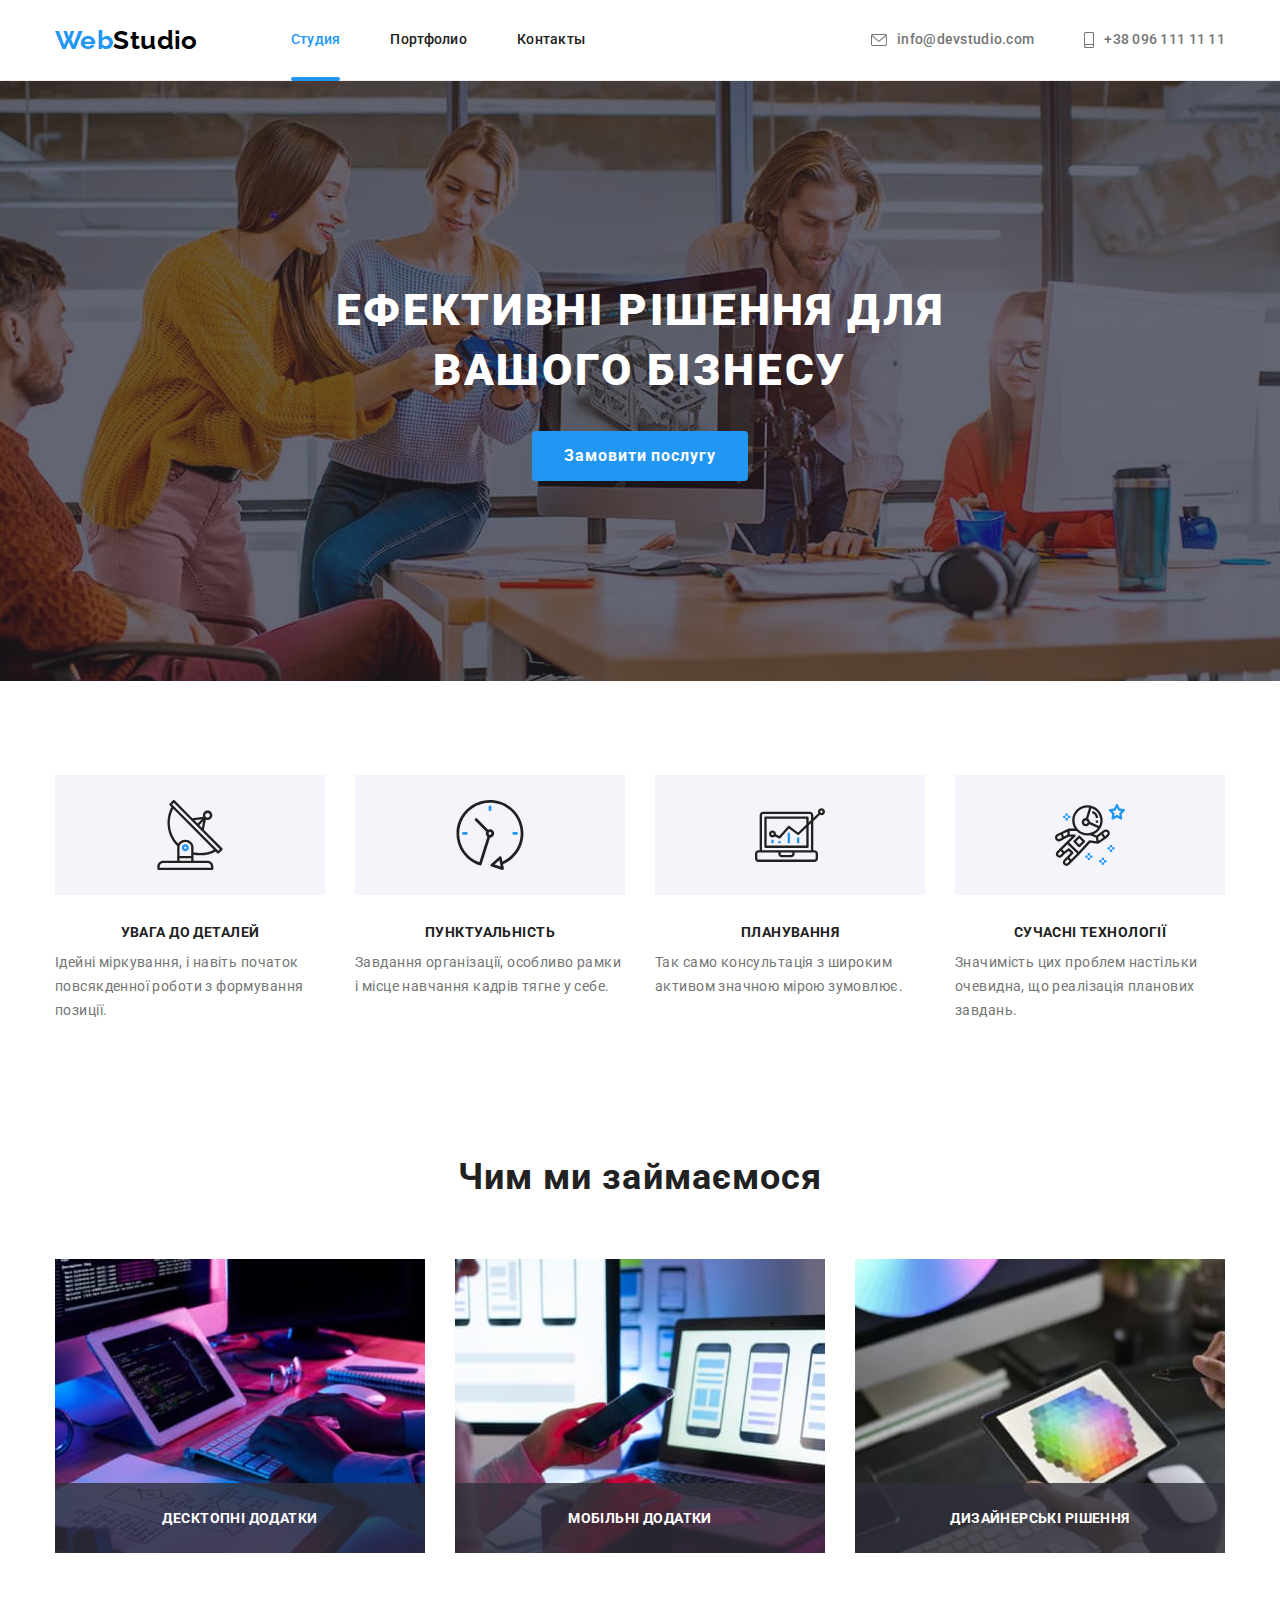
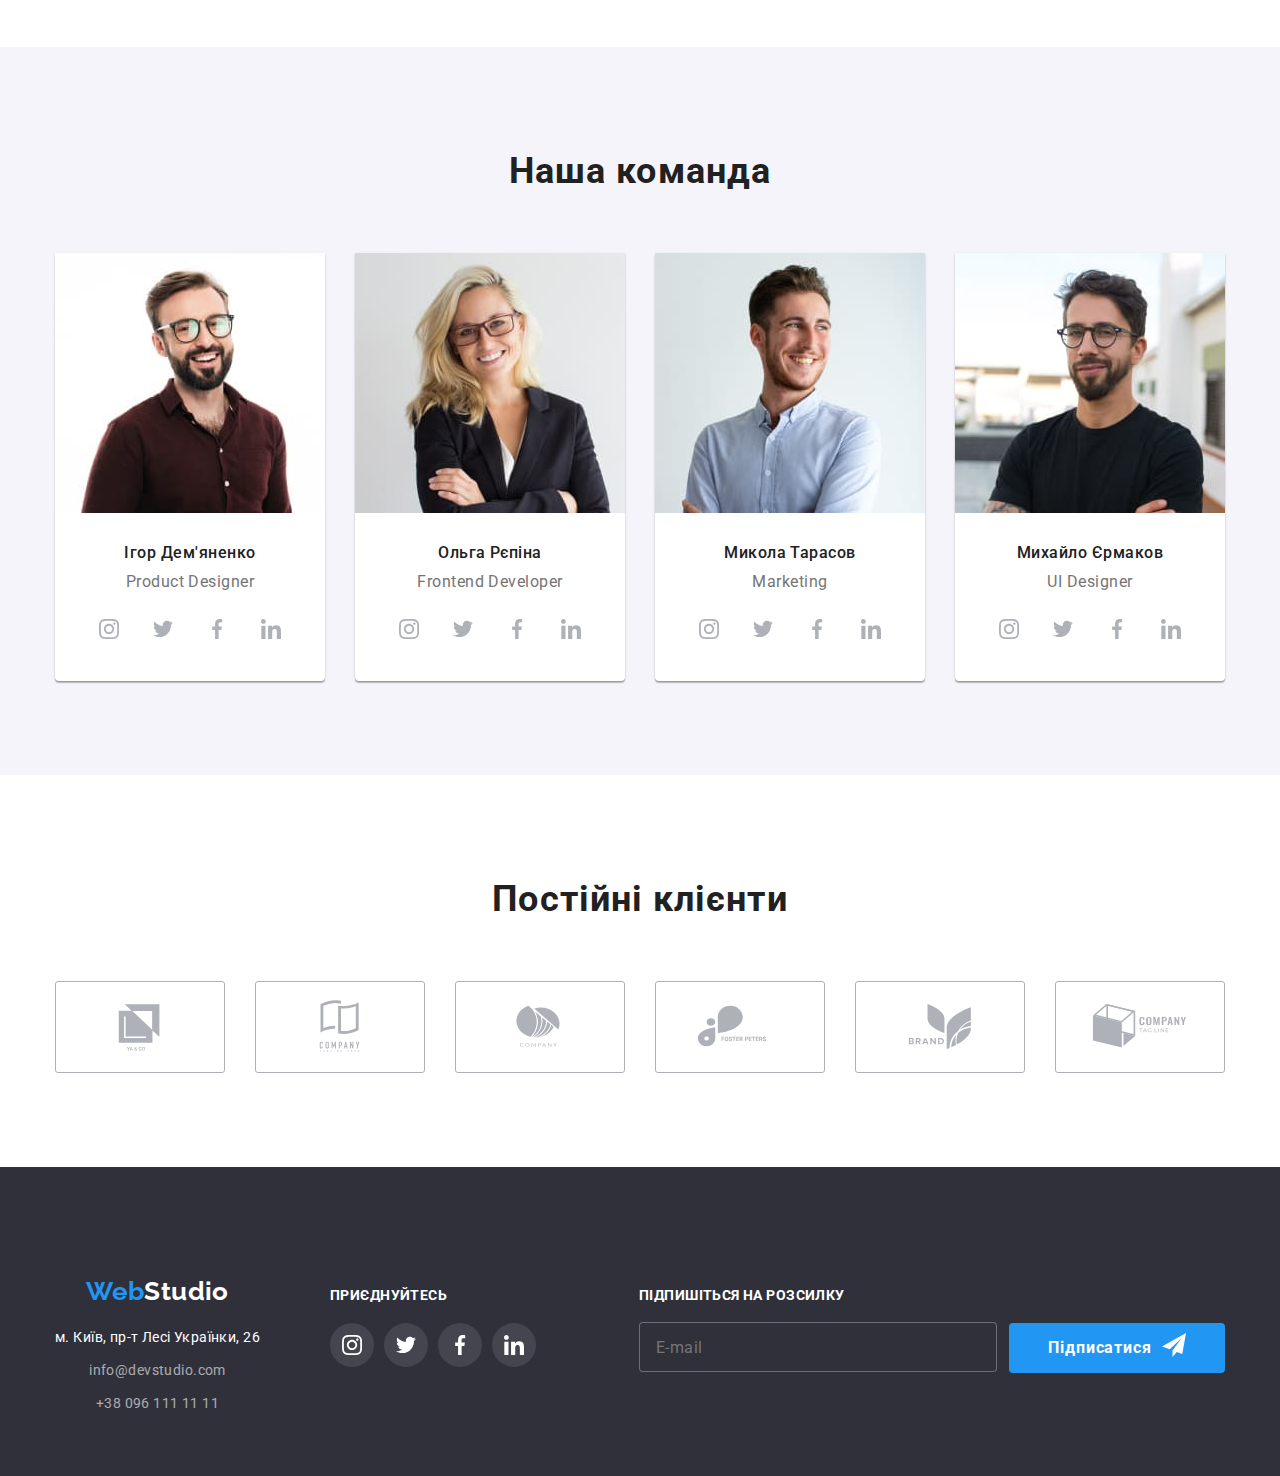
==== commit 10fef4e9: "last fixed" ====
--- a/index.html
+++ b/index.html
@@ -550,6 +550,7 @@
     <footer class="footer">
       <div class="container">
         <div class="footer__container">
+          <div class=" footer__tablet">
           <div class="footer__contacts">
             <a href="/index.html" class="footer__logo" lang="en">
               <span class="web">Web</span
@@ -615,6 +616,7 @@
               </ul>
             </div>
           </div>
+          </div>
           <div class="subscribe">
             <p class="connect__title">Підпишіться на розсилку</p>
             <form action="*" class="footer__subscription">
--- a/css/main.min.css
+++ b/css/main.min.css
@@ -1 +1 @@
-:root{--primary-text-color: #757575;--title-text-color: #212121;--white-text-color: #ffffff;--accent-color: #2196f3;--primary-background-color: #ffffff;--second-bcg-color: #f5f4fa;--secondary-bcg-studio: #2f303a;--secondary-text-color: #000000}h1,h2,h3,h4,h5,h6,ul,p{margin:0;padding:0}ul{padding-left:0;list-style:none}body{background-color:var(--primary-background-color);color:var(--primary-text-color);font-family:Roboto,sans-serif;font-size:14px;letter-spacing:.03em}a{text-decoration:none}img{display:block;max-width:100%;height:auto}.section{padding-top:60px;padding-bottom:60px}@media screen and (min-width: 1200px){.section{padding-top:94px;padding-bottom:94px}}.button{font-size:16px;font-weight:700;line-height:1.88;display:block;margin:0 auto;padding-top:10px;padding-bottom:10px;background-color:var(--accent-color);font-family:inherit;width:200px;letter-spacing:.06em;color:var(--primary-background-color);border:var(--accent-color);border-radius:4px;cursor:pointer}@media screen and (min-width: 1200px){.button{width:216px}}.container{margin:0 auto 0 auto;padding:0 15px 0 15px}@media screen and (min-width: 480px){.container{width:480px}}@media screen and (min-width: 768px){.container{width:768px}}@media screen and (min-width: 1200px){.container{width:1200px}}.header{border-bottom:1px solid #ececec}@media screen and (max-width: 767px){.header{padding-top:16px;padding-bottom:16px}}.header__section{display:-webkit-box;display:-ms-flexbox;display:flex;-webkit-box-align:center;-ms-flex-align:center;align-items:center;-webkit-box-pack:justify;-ms-flex-pack:justify;justify-content:space-between;padding-left:15px;padding-right:15px}@media screen and (max-width: 767px){.header__section{max-width:767px}}.header__nav{display:-webkit-box;display:-ms-flexbox;display:flex;-webkit-box-align:center;-ms-flex-align:center;align-items:center}.logo{font-family:Raleway;font-weight:700;font-size:26px;line-height:1.19;-webkit-box-align:center;-ms-flex-align:center;align-items:center;text-align:center;color:var(--accent-color)}.header__logo{margin-right:93px}.header__logo--black{color:var(--secondary-text-color)}.nav{display:-webkit-box;display:-ms-flexbox;display:flex}@media screen and (max-width: 767px){.nav{display:none}}.nav__item:not(:last-child){margin-right:50px}.nav__link{display:block;padding-top:32px;padding-bottom:32px;font-weight:500;font-size:14px;line-height:1.14;letter-spacing:.02em;color:var(--title-text-color);position:relative;-webkit-transition:color 250ms cubic-bezier(0.4, 0, 0.2, 1);transition:color 250ms cubic-bezier(0.4, 0, 0.2, 1)}.nav__link:focus,.nav__link:hover{color:var(--accent-color)}.nav__link--current{color:var(--accent-color)}.nav__link--current::after{position:absolute;display:block;content:"";width:100%;height:4px;border-radius:2px;bottom:-1px;background-color:var(--accent-color)}.header-contact{display:-webkit-box;display:-ms-flexbox;display:flex}@media screen and (max-width: 767px){.header-contact{display:none}}@media screen and (min-width: 768px)and (max-width: 1199px){.header-contact{-webkit-box-orient:vertical;-webkit-box-direction:normal;-ms-flex-direction:column;flex-direction:column;-ms-flex-line-pack:center;align-content:center}}.header-contack__list{margin-left:auto}.header-contact__item+.header-contact__item{margin-left:50px}@media screen and (min-width: 768px)and (max-width: 1199px){.header-contact__item+.header-contact__item{margin-left:0px}}@media screen and (min-width: 768px)and (max-width: 1199px){.header-contact__item{margin-left:0px}}.header-contact__link{display:-webkit-inline-box;display:-ms-inline-flexbox;display:inline-flex;padding:32px 0px 32px;-webkit-box-align:center;-ms-flex-align:center;align-items:center;font-weight:500;font-size:14px;line-height:1.14;letter-spacing:.02em;color:var(--primary-text-color);-webkit-transition:color 250ms cubic-bezier(0.4, 0, 0.2, 1);transition:color 250ms cubic-bezier(0.4, 0, 0.2, 1)}.header-contact__link:hover,.header-contact__link:focus{color:var(--accent-color)}@media screen and (min-width: 768px)and (max-width: 1199px){.header-contact__link{padding:0}}@media screen and (min-width: 768px)and (max-width: 1199px){.header-contact__item:not(:last-child){margin-bottom:10px}}.header-contact__icon{margin-right:10px;fill:currentColor}.mob-menu{width:100vw;height:100vh;position:fixed;background-color:#fff;top:0;right:0;padding:15px 10px 48px 40px;z-index:999}.flex{display:-webkit-box;display:-ms-flexbox;display:flex;-webkit-box-orient:vertical;-webkit-box-direction:normal;-ms-flex-direction:column;flex-direction:column;-webkit-box-pack:justify;-ms-flex-pack:justify;justify-content:space-between}.menu-open{display:-webkit-box;display:-ms-flexbox;display:flex;-webkit-box-align:center;-ms-flex-align:center;align-items:center;-webkit-box-pack:center;-ms-flex-pack:center;justify-content:center;width:40px;height:40px;background-color:rgba(0,0,0,0);color:#212121;border:none;margin-left:auto;cursor:pointer}.menu-open:hover,.menu-open:focus{fill:var(--accent-color)}@media screen and (min-width: 768px){.menu-open{display:none}}.menu-close{display:-webkit-box;display:-ms-flexbox;display:flex;-webkit-box-align:center;-ms-flex-align:center;align-items:center;-webkit-box-pack:center;-ms-flex-pack:center;justify-content:center;background-color:rgba(0,0,0,0);color:#212121;border:none;margin-left:auto;cursor:pointer}.menu-close:hover,.menu-close:focus{fill:var(--accent-color)}.mob-menu-list__item:not(:last-child){margin-bottom:32px}.mob-menu-list__link{font-family:Roboto;font-weight:500;font-size:40px;line-height:1.18;letter-spacing:.02em;color:#212121}.mob-menu-list__link:focus,.mob-menu-list__link:hover{color:var(--accent-color)}.mob-menu-list__link--current{color:var(--accent-color)}.mob-menu-list__tell{display:block;margin-bottom:32px;font-family:Roboto;font-style:normal;font-weight:500;font-size:34px;line-height:1.18;letter-spacing:.02em;color:#2196f3}.mob-menu-list__mail{display:block;font-family:Roboto;font-style:normal;font-weight:500;font-size:24px;line-height:1.17;letter-spacing:.02em;color:#757575;margin-bottom:64px}.mob-menu-list__social{display:-webkit-box;display:-ms-flexbox;display:flex;-webkit-box-orient:horizontal;-webkit-box-direction:normal;-ms-flex-direction:row;flex-direction:row;-webkit-column-gap:20px;-moz-column-gap:20px;column-gap:20px}.mob-menu-list__social-item{position:relative;font-weight:500;font-size:18px;line-height:1.22;letter-spacing:.02em;color:#2196f3}.mob-menu-list__social-item:not(:first-child)::before{content:"";display:block;position:absolute;top:0;left:-10px;width:1px;height:22px;background-color:rgba(33,33,33,.2)}.mob-menu.is-hidden{opacity:0;visibility:hidden;pointer-events:none}.hero-section{max-width:1600px;height:400px;margin-left:auto;margin-right:auto;padding-top:118px;padding-bottom:118px;background-position:center;background-image:-webkit-gradient(linear, left top, right top, from(rgba(47, 48, 58, 0.4)), to(rgba(47, 48, 58, 0.4))),url(../img/hero-background-mob.jpg);background-image:linear-gradient(to right, rgba(47, 48, 58, 0.4), rgba(47, 48, 58, 0.4)),url(../img/hero-background-mob.jpg);background-repeat:no-repeat;background-position:center;background-size:cover;background-color:var(--secondary-bcg-studio)}@media(min-device-pixel-ratio: 2),(-webkit-min-device-pixel-ratio: 2),(min-resolution: 192dpi),(min-resolution: 2dppx){.hero-section{background-image:-webkit-gradient(linear, left top, right top, from(rgba(47, 48, 58, 0.4)), to(rgba(47, 48, 58, 0.4))),url(../img/hero-background-mob-2.jpg);background-image:linear-gradient(to right, rgba(47, 48, 58, 0.4), rgba(47, 48, 58, 0.4)),url(../img/hero-background-mob-2.jpg)}}@media screen and (min-width: 768px){.hero-section{background-image:-webkit-gradient(linear, left top, right top, from(rgba(47, 48, 58, 0.4)), to(rgba(47, 48, 58, 0.4))),url(../img/hero-background-tab.jpg);background-image:linear-gradient(to right, rgba(47, 48, 58, 0.4), rgba(47, 48, 58, 0.4)),url(../img/hero-background-tab.jpg)}}@media screen and (min-width: 768px)and (min-device-pixel-ratio: 2),screen and (min-width: 768px)and (-webkit-min-device-pixel-ratio: 2),screen and (min-width: 768px)and (min-resolution: 192dpi),screen and (min-width: 768px)and (min-resolution: 2dppx){.hero-section{background-image:-webkit-gradient(linear, left top, right top, from(rgba(47, 48, 58, 0.4)), to(rgba(47, 48, 58, 0.4))),url(../img/hero-background-tab-2.jpg);background-image:linear-gradient(to right, rgba(47, 48, 58, 0.4), rgba(47, 48, 58, 0.4)),url(../img/hero-background-tab-2.jpg)}}@media screen and (min-width: 1200px){.hero-section{padding-top:200px;padding-bottom:200px;height:600px;background-image:-webkit-gradient(linear, left top, right top, from(rgba(47, 48, 58, 0.4)), to(rgba(47, 48, 58, 0.4))),url(../img/hero-background.jpg);background-image:linear-gradient(to right, rgba(47, 48, 58, 0.4), rgba(47, 48, 58, 0.4)),url(../img/hero-background.jpg)}}@media screen and (min-width: 1200px)and (min-device-pixel-ratio: 2),screen and (min-width: 1200px)and (-webkit-min-device-pixel-ratio: 2),screen and (min-width: 1200px)and (min-resolution: 192dpi),screen and (min-width: 1200px)and (min-resolution: 2dppx){.hero-section{background-image:-webkit-gradient(linear, left top, right top, from(rgba(47, 48, 58, 0.4)), to(rgba(47, 48, 58, 0.4))),url(../img/hero-background-2.jpg);background-image:linear-gradient(to right, rgba(47, 48, 58, 0.4), rgba(47, 48, 58, 0.4)),url(../img/hero-background-2.jpg)}}.hero-title{font-size:26px;font-weight:900;line-height:1.62;width:360px;text-align:center;letter-spacing:.06em;text-transform:uppercase;color:var(--primary-background-color);margin:0 auto;margin-bottom:30px}@media screen and (min-width: 1200px){.hero-title{font-size:44px;font-weight:900;line-height:1.36;width:696px}}.benefits{width:100%}@media screen and (min-width: 768px){.benefits{display:-webkit-box;display:-ms-flexbox;display:flex;-ms-flex-wrap:wrap;flex-wrap:wrap;gap:30px}}@media screen and (min-width: 768px){.benefits__item{-ms-flex-preferred-size:calc((100% - 30px)/2);flex-basis:calc((100% - 30px)/2)}}@media screen and (min-width: 1200px){.benefits__item{-ms-flex-preferred-size:calc((100% - 90px)/4);flex-basis:calc((100% - 90px)/4)}}.benefits__icon{display:-webkit-box;display:-ms-flexbox;display:flex;margin-bottom:30px;-webkit-box-align:center;-ms-flex-align:center;align-items:center;-webkit-box-pack:center;-ms-flex-pack:center;justify-content:center;height:120px;background-color:var(--second-bcg-color)}.benefits__title{font-size:14px;font-weight:700;line-height:1.14;margin-bottom:10px;letter-spacing:.03em;text-transform:uppercase;text-align:center;color:var(--title-text-color)}.benefits__text{margin-bottom:30px;font-weight:400;line-height:1.71;letter-spacing:.03em;color:var(--primary-text-color)}.samples{display:none}@media screen and (min-width: 1200px){.samples{display:block;padding-top:0px}}.samples__title,.team__title,.clients__title{font-size:28px;font-weight:700;line-height:1.71;text-align:center;letter-spacing:.03em;color:var(--title-text-color);margin-bottom:30px}@media screen and (min-width: 1200px){.samples__title,.team__title,.clients__title{font-size:36px;font-weight:700;line-height:1.72;margin-bottom:50px}}.samples__image{display:-webkit-box;display:-ms-flexbox;display:flex;gap:30px}img{display:block;max-width:100%;height:auto}.samples__block{display:block;position:relative}.samples__text{display:-webkit-box;display:-ms-flexbox;display:flex;-webkit-box-pack:center;-ms-flex-pack:center;justify-content:center;-webkit-box-align:center;-ms-flex-align:center;align-items:center;position:absolute;bottom:0;right:0;width:100%;height:70px;font-weight:700;color:var(--primary-background-color);background:rgba(47,48,58,.8);text-transform:uppercase}.team__members{display:block}@media screen and (min-width: 768px){.team__members{display:-webkit-box;display:-ms-flexbox;display:flex;-ms-flex-wrap:wrap;flex-wrap:wrap;gap:30px}}.team{background-color:var(--second-bcg-color)}.member{padding-top:30px;padding-bottom:24px}@media screen and (min-width: 1200px){.member{padding-bottom:30px}}.member__title{font-size:16px;font-weight:500;line-height:1.19;display:block;margin-bottom:10px;letter-spacing:.03em;text-align:center;color:var(--title-text-color)}.member__position{font-size:16px;font-weight:400;line-height:1.19;display:block;margin-bottom:16px;letter-spacing:.03em;text-align:center;color:var(--primary-text-color)}.team__item{background-color:var(--primary-background-color);-webkit-box-shadow:0px 1px 3px rgba(0,0,0,.12),0px 1px 1px rgba(0,0,0,.14),0px 2px 1px rgba(0,0,0,.2);box-shadow:0px 1px 3px rgba(0,0,0,.12),0px 1px 1px rgba(0,0,0,.14),0px 2px 1px rgba(0,0,0,.2);border-radius:0px 0px 4px 4px}@media screen and (min-width: 768px){.team__item{display:-webkit-box;display:-ms-flexbox;display:flex;-ms-flex-wrap:wrap;flex-wrap:wrap;width:354px;-webkit-box-align:center;-ms-flex-align:center;align-items:center;-ms-flex-line-pack:center;align-content:center;-webkit-box-pack:center;-ms-flex-pack:center;justify-content:center}}@media screen and (min-width: 1200px){.team__item{width:270px}}@media screen and (max-width: 767px){.team__item:not(:last-child){margin-bottom:30px}}.social{display:-webkit-box;display:-ms-flexbox;display:flex;-webkit-box-pack:center;-ms-flex-pack:center;justify-content:center}.social__icon{display:-webkit-box;display:-ms-flexbox;display:flex;-webkit-box-align:center;-ms-flex-align:center;align-items:center}.social__icon:not(:first-child){margin-left:10px}.social__link{display:-webkit-box;display:-ms-flexbox;display:flex;width:44px;height:44px;background:var(--primary-background-color);border-radius:50%;-webkit-box-pack:center;-ms-flex-pack:center;justify-content:center}.social__link:hover{background-color:var(--accent-color);-webkit-transition:background-color 250ms cubic-bezier(0.4, 0, 0.2, 1);transition:background-color 250ms cubic-bezier(0.4, 0, 0.2, 1)}.social__link svg{fill:#afb1b8}.social__link:hover svg{fill:var(--primary-background-color);-webkit-transition:fill 250ms cubic-bezier(0.4, 0, 0.2, 1);transition:fill 250ms cubic-bezier(0.4, 0, 0.2, 1)}.clients{display:-webkit-box;display:-ms-flexbox;display:flex;-ms-flex-wrap:wrap;flex-wrap:wrap;-webkit-box-pack:center;-ms-flex-pack:center;justify-content:center;-webkit-box-align:center;-ms-flex-align:center;align-items:center;grid-gap:30px}@media screen and (min-width: 1200px){.clients{-ms-flex-wrap:nowrap;flex-wrap:nowrap}}@media screen and (max-width: 767px){.clients__item{width:210px}}@media screen and (min-width: 768px){.clients__item{width:226px}}@media screen and (min-width: 1200px){.clients__item{width:170px}}.clients__logo{display:-webkit-box;display:-ms-flexbox;display:flex;-webkit-box-pack:center;-ms-flex-pack:center;justify-content:center;-webkit-box-align:center;-ms-flex-align:center;align-items:center;height:92px;border:1px solid #afb1b8;border-radius:3px}.clients__logo svg{fill:#afb1b8}.clients__logo:hover{border:1px solid var(--accent-color);-webkit-transition:border 250ms cubic-bezier(0.4, 0, 0.2, 1);transition:border 250ms cubic-bezier(0.4, 0, 0.2, 1)}.clients__logo:hover svg,.clients__logo:focus svg{fill:var(--accent-color);-webkit-transition:fill 250ms cubic-bezier(0.4, 0, 0.2, 1);transition:fill 250ms cubic-bezier(0.4, 0, 0.2, 1)}.clients__logo.current svg{color:var(--accent-color)}.footer{background-color:#2f303a;padding-top:60px;padding-bottom:60px}.footer__container{display:block;text-align:center}@media screen and (min-width: 768px){.footer__container{display:-webkit-box;display:-ms-flexbox;display:flex;-webkit-box-align:baseline;-ms-flex-align:baseline;align-items:baseline}}.footer__logo{font-size:26px;font-weight:700;line-height:1.19;display:block;margin-bottom:20px;font-family:Raleway,sans-serif;-webkit-text-decoration-line:none;text-decoration-line:none;color:var(--accent-color)}@media screen and (max-width: 1199px){.footer__logo{font-size:24px;font-weight:700;line-height:1.19}}.footer-studio{color:var(--primary-background-color)}.footer__contacts{margin-bottom:60px}.footer__contact{margin-bottom:9px}.footer__contact:last-child{margin-bottom:0}.address{font-style:normal;font-weight:400;line-height:1.71;letter-spacing:.03em;color:var(--primary-background-color)}.footer__link{font-style:normal;font-weight:400;line-height:1.71;letter-spacing:.03em;color:rgba(255,255,255,.6);text-decoration:none}.footer__link .link:hover,.footer__link .link:focus{color:var(--primary-bcg-color)}.connect{display:block;text-align:center}.connect__container{display:-webkit-box;display:-ms-flexbox;display:flex;-webkit-box-align:center;-ms-flex-align:center;align-items:center;width:205px;height:45px;margin-top:20px;margin-left:auto;margin-right:auto}.connect__items{display:-webkit-box;display:-ms-flexbox;display:flex;-webkit-box-align:center;-ms-flex-align:center;align-items:center;gap:10px}.connect__title{display:block;margin-bottom:20px;font-weight:700;color:var(--primary-background-color);text-transform:uppercase}.connect__icon{height:20px;width:20px;fill:#fff}.connect__button{display:-webkit-box;display:-ms-flexbox;display:flex;-webkit-box-align:center;-ms-flex-align:center;align-items:center;-webkit-box-pack:center;-ms-flex-pack:center;justify-content:center;width:44px;height:44px;border:0px;border-radius:50%;background-color:rgba(255,255,255,.1);-webkit-transition:background-color 250ms cubic-bezier(0.4, 0, 0.2, 1),color 250ms cubic-bezier(0.4, 0, 0.2, 1);transition:background-color 250ms cubic-bezier(0.4, 0, 0.2, 1),color 250ms cubic-bezier(0.4, 0, 0.2, 1)}.connect__button:hover,.connect__button:focus{background-color:var(--accent-color)}.backdrop{position:fixed;top:0;left:0;width:100%;height:100%;background-color:rgba(0,0,0,.2);opacity:1;-webkit-transition:opacity 250ms cubic-bezier(0.4, 0, 0.2, 1);transition:opacity 250ms cubic-bezier(0.4, 0, 0.2, 1)}.backdrop.is-hidden{visibility:hidden;pointer-events:none;-webkit-transition:visibility 250ms cubic-bezier(0.4, 0, 0.2, 1);transition:visibility 250ms cubic-bezier(0.4, 0, 0.2, 1)}.backdrop.is-hidden .modal{-webkit-transform:translate(-50%, -50%) scale(0.9);transform:translate(-50%, -50%) scale(0.9)}.modal{position:absolute;top:50%;left:50%;min-width:450px;min-height:581px;padding:40px;background-color:var(--primary-background-color);border-radius:4px;-webkit-transform:translate(-50%, -50%) scale(1);transform:translate(-50%, -50%) scale(1);-webkit-transition:-webkit-transform 250ms cubic-bezier(0.4, 0, 0.2, 1);transition:-webkit-transform 250ms cubic-bezier(0.4, 0, 0.2, 1);transition:transform 250ms cubic-bezier(0.4, 0, 0.2, 1);transition:transform 250ms cubic-bezier(0.4, 0, 0.2, 1), -webkit-transform 250ms cubic-bezier(0.4, 0, 0.2, 1)}@media screen and (min-width: 1200px){.modal{min-width:528px;min-height:581px}}.modal-title{display:block;margin-bottom:12px;font-size:20px;font-weight:700;line-height:1.15;letter-spacing:.03em;text-align:center;color:#212121}.close-button{position:absolute;top:8px;right:8px;width:30px;height:30px;border-radius:50%;display:-webkit-box;display:-ms-flexbox;display:flex;-webkit-box-pack:center;-ms-flex-pack:center;justify-content:center;-webkit-box-align:center;-ms-flex-align:center;align-items:center;cursor:pointer;background:var(--primary-background-color);border:1px solid rgba(0,0,0,.1)}.close-button:hover,.close-button:focus{background:var(--accent-color)}.form-element{display:-webkit-box;display:-ms-flexbox;display:flex;-webkit-box-orient:vertical;-webkit-box-direction:normal;-ms-flex-direction:column;flex-direction:column;margin-bottom:10px;font-family:Roboto;font-size:12px;line-height:1.17;letter-spacing:.01em;text-align:left}.form-element label{margin-bottom:4px}.form-element input,textarea{height:40px;border:1px solid rgba(33,33,33,.2);border-radius:4px;padding-left:42px;outline:none;width:100%}.form-element input:focus{border:1px solid var(--accent-color);-webkit-transition:border 250ms cubic-bezier(0.4, 0, 0.2, 1);transition:border 250ms cubic-bezier(0.4, 0, 0.2, 1)}.form-element input:focus+svg{fill:var(--accent-color);-webkit-transition:fill 250ms cubic-bezier(0.4, 0, 0.2, 1);transition:fill 250ms cubic-bezier(0.4, 0, 0.2, 1)}.form-element textarea:focus{border:1px solid var(--accent-color);-webkit-transition:border 250ms cubic-bezier(0.4, 0, 0.2, 1);transition:border 250ms cubic-bezier(0.4, 0, 0.2, 1)}.input-wrap{position:relative}.input-wrap svg{position:absolute;top:50%;left:12px;-webkit-transform:translateY(-50%);transform:translateY(-50%)}.comment{height:120px;resize:none;padding-left:16px;padding-top:12px;padding-right:16px;padding-bottom:12px}.submit-btn{display:block;margin:0 auto;padding-top:10px;padding-bottom:10px;background-color:#188ce8;font-family:inherit;font-weight:700;font-size:16px;line-height:1.88;width:200px;letter-spacing:.06em;color:var(--primary-background-color);border:#188ce8;border-radius:4px;cursor:pointer}.accept{display:-webkit-box;display:-ms-flexbox;display:flex;-webkit-box-pack:center;-ms-flex-pack:center;justify-content:center;-webkit-box-align:center;-ms-flex-align:center;align-items:center;margin-top:20px;margin-bottom:30px}.conditions{display:block;margin-left:8px;color:var(--accent-color);text-decoration:underline}.visually-hidden{position:absolute;white-space:nowrap;width:1px;height:1px;overflow:hidden;border:0;padding:0;clip:rect(0 0 0 0);-webkit-clip-path:inset(50%);clip-path:inset(50%);margin:-1px}.checkbox{display:-webkit-box;display:-ms-flexbox;display:flex;-webkit-box-align:center;-ms-flex-align:center;align-items:center;margin-right:8px;border:2px solid var(--title-text-color);width:16px;height:15px;border-radius:3px;fill:var(--white-text-color)}.div-conditions{display:-webkit-box;display:-ms-flexbox;display:flex;-webkit-box-align:center;-ms-flex-align:center;align-items:center;-webkit-box-pack:center;-ms-flex-pack:center;justify-content:center;font-size:12px}.accept input:checked+label .checkbox{background:var(--accent-color);border:2px solid var(--accent-color);fill:var(--primary-background-color)}.subscribe{margin-left:auto;margin-top:60px}.footer__subscription{display:block}.footer__subscription input{margin-right:12px;padding-left:16px;width:100%;height:50px;font-family:Roboto;font-size:16px;line-height:1.25;letter-spacing:.03em;text-align:left;background:var(--secondary-bcg-studio);color:rgba(255,255,255,.6);border:1px solid rgba(255,255,255,.3);border-radius:4px;outline:none}.subscribe__btn{display:-webkit-box;display:-ms-flexbox;display:flex;text-align:center;-webkit-box-pack:center;-ms-flex-pack:center;justify-content:center;margin-top:20px;margin-left:auto;margin-right:auto;padding-top:10px;padding-bottom:10px;background-color:var(--accent-color);font-family:inherit;font-weight:700;font-size:16px;line-height:1.88;width:216px;letter-spacing:.06em;color:var(--primary-background-color);border:var(--accent-color);border-radius:4px;cursor:pointer;fill:var(--primary-background-color)}.subscribe__btn svg{margin-left:10px}.portfolio-button{font-size:16px;font-weight:500;line-height:1.62;color:var(--title-text-color);background:var(--second-bcg-color);border:var(--second-bcg-color);border-radius:4px;cursor:pointer;-webkit-transition:background-color 250ms cubic-bezier(0.4, 0, 0.2, 1),color 250ms cubic-bezier(0.4, 0, 0.2, 1);transition:background-color 250ms cubic-bezier(0.4, 0, 0.2, 1),color 250ms cubic-bezier(0.4, 0, 0.2, 1)}.portfolio-button{margin-left:8px;padding-top:6px;padding-bottom:6px;padding-left:22px;padding-right:22px}.portfolio-button:hover,.portfolio-button:focus{background-color:var(--accent-color);color:var(--primary-background-color);border:var(--accent-color)}.portfolio-button:hover,.portfolio-button:focus{-webkit-box-shadow:0 2px 2px 0 rgba(0,0,0,.12),0 1px 2px 0 rgba(0,0,0,.08),0 3px 1px 0 rgba(0,0,0,.1);box-shadow:0 2px 2px 0 rgba(0,0,0,.12),0 1px 2px 0 rgba(0,0,0,.08),0 3px 1px 0 rgba(0,0,0,.1)}.portfolio-buttons{display:-webkit-box;display:-ms-flexbox;display:flex;margin-bottom:50px;-webkit-box-align:center;-ms-flex-align:center;align-items:center;-webkit-box-pack:center;-ms-flex-pack:center;justify-content:center}.portfolio-container{display:-webkit-box;display:-ms-flexbox;display:flex;-ms-flex-wrap:wrap;flex-wrap:wrap;gap:30px}.portfolio-link{display:block;overflow:hidden}.portfolio-link:hover{-webkit-box-shadow:1px 4px 6px 0 rgba(0,0,0,.1607843137),0 4px 4px 0 rgba(0,0,0,.0588235294),0 1px 1px 0 rgba(0,0,0,.1215686275);box-shadow:1px 4px 6px 0 rgba(0,0,0,.1607843137),0 4px 4px 0 rgba(0,0,0,.0588235294),0 1px 1px 0 rgba(0,0,0,.1215686275)}.portfolio-image{display:block;position:relative;overflow:hidden}.text-focus{display:-webkit-box;display:-ms-flexbox;display:flex;-webkit-box-pack:center;-ms-flex-pack:center;justify-content:center;-webkit-box-align:center;-ms-flex-align:center;align-items:center;position:absolute;bottom:0;right:0;width:100%;height:100%;padding-left:24px;padding-right:24px;font-size:18px;line-height:1.56;letter-spacing:.03em;color:var(--primary-background-color);background:rgba(33,150,243,.9);-webkit-transform:translateY(100%);transform:translateY(100%);-webkit-transition:-webkit-transform 250ms cubic-bezier(0.4, 0, 0.2, 1);transition:-webkit-transform 250ms cubic-bezier(0.4, 0, 0.2, 1);transition:transform 250ms cubic-bezier(0.4, 0, 0.2, 1);transition:transform 250ms cubic-bezier(0.4, 0, 0.2, 1), -webkit-transform 250ms cubic-bezier(0.4, 0, 0.2, 1)}.portfolio-link:hover .text-focus{-webkit-transform:translateY(0);transform:translateY(0)}.text-focus:hover{opacity:1}.portfolio-element{width:370px}.example{padding-top:20px;padding-left:24px;padding-right:24px;padding-bottom:20px;border-left:solid 1px #eee;border-bottom:solid 1px #eee;border-right:solid 1px #eee}.example-title{font-size:18px;font-weight:700;line-height:2;margin-bottom:4px;letter-spacing:.06em;color:var(--title-text-color)}.example-text{font-size:16px;line-height:1.87;letter-spacing:.03em;color:var(--primary-text-color)}/*# sourceMappingURL=main.min.css.map */+:root{--primary-text-color: #757575;--title-text-color: #212121;--white-text-color: #ffffff;--accent-color: #2196f3;--primary-background-color: #ffffff;--second-bcg-color: #f5f4fa;--secondary-bcg-studio: #2f303a;--secondary-text-color: #000000}h1,h2,h3,h4,h5,h6,ul,p{margin:0;padding:0}ul{padding-left:0;list-style:none}body{background-color:var(--primary-background-color);color:var(--primary-text-color);font-family:Roboto,sans-serif;font-size:14px;letter-spacing:.03em}a{text-decoration:none}img{display:block;max-width:100%;height:auto}.section{padding-top:60px;padding-bottom:60px}@media screen and (min-width: 1200px){.section{padding-top:94px;padding-bottom:94px}}.button{font-size:16px;font-weight:700;line-height:1.88;display:block;margin:0 auto;padding-top:10px;padding-bottom:10px;background-color:var(--accent-color);font-family:inherit;width:200px;letter-spacing:.06em;color:var(--primary-background-color);border:var(--accent-color);border-radius:4px;cursor:pointer}@media screen and (min-width: 1200px){.button{width:216px}}.container{margin:0 auto 0 auto;padding:0 15px 0 15px}@media screen and (min-width: 480px){.container{width:480px}}@media screen and (min-width: 768px){.container{width:768px}}@media screen and (min-width: 1200px){.container{width:1200px}}.header{border-bottom:1px solid #ececec}@media screen and (max-width: 767px){.header{padding-top:16px;padding-bottom:16px}}.header__section{display:-webkit-box;display:-ms-flexbox;display:flex;-webkit-box-align:center;-ms-flex-align:center;align-items:center;-webkit-box-pack:justify;-ms-flex-pack:justify;justify-content:space-between;padding-left:15px;padding-right:15px}@media screen and (max-width: 767px){.header__section{max-width:767px}}.header__nav{display:-webkit-box;display:-ms-flexbox;display:flex;-webkit-box-align:center;-ms-flex-align:center;align-items:center}.logo{font-family:Raleway;font-weight:700;font-size:26px;line-height:1.19;-webkit-box-align:center;-ms-flex-align:center;align-items:center;text-align:center;color:var(--accent-color)}.header__logo{margin-right:93px}.header__logo--black{color:var(--secondary-text-color)}.nav{display:-webkit-box;display:-ms-flexbox;display:flex}@media screen and (max-width: 767px){.nav{display:none}}.nav__item:not(:last-child){margin-right:50px}.nav__link{display:block;padding-top:32px;padding-bottom:32px;font-weight:500;font-size:14px;line-height:1.14;letter-spacing:.02em;color:var(--title-text-color);position:relative;-webkit-transition:color 250ms cubic-bezier(0.4, 0, 0.2, 1);transition:color 250ms cubic-bezier(0.4, 0, 0.2, 1)}.nav__link:focus,.nav__link:hover{color:var(--accent-color)}.nav__link--current{color:var(--accent-color)}.nav__link--current::after{position:absolute;display:block;content:"";width:100%;height:4px;border-radius:2px;bottom:-1px;background-color:var(--accent-color)}.header-contact{display:-webkit-box;display:-ms-flexbox;display:flex}@media screen and (max-width: 767px){.header-contact{display:none}}@media screen and (min-width: 768px)and (max-width: 1199px){.header-contact{-webkit-box-orient:vertical;-webkit-box-direction:normal;-ms-flex-direction:column;flex-direction:column;-ms-flex-line-pack:center;align-content:center}}.header-contack__list{margin-left:auto}.header-contact__item+.header-contact__item{margin-left:50px}@media screen and (min-width: 768px)and (max-width: 1199px){.header-contact__item+.header-contact__item{margin-left:0px}}@media screen and (min-width: 768px)and (max-width: 1199px){.header-contact__item{margin-left:0px}}.header-contact__link{display:-webkit-inline-box;display:-ms-inline-flexbox;display:inline-flex;padding:32px 0px 32px;-webkit-box-align:center;-ms-flex-align:center;align-items:center;font-weight:500;font-size:14px;line-height:1.14;letter-spacing:.02em;color:var(--primary-text-color);-webkit-transition:color 250ms cubic-bezier(0.4, 0, 0.2, 1);transition:color 250ms cubic-bezier(0.4, 0, 0.2, 1)}.header-contact__link:hover,.header-contact__link:focus{color:var(--accent-color)}@media screen and (min-width: 768px)and (max-width: 1199px){.header-contact__link{padding:0}}@media screen and (min-width: 768px)and (max-width: 1199px){.header-contact__item:not(:last-child){margin-bottom:10px}}.header-contact__icon{margin-right:10px;fill:currentColor}.mob-menu{width:100vw;height:100vh;position:fixed;background-color:#fff;top:0;right:0;padding:15px 10px 48px 40px;z-index:999}.flex{display:-webkit-box;display:-ms-flexbox;display:flex;-webkit-box-orient:vertical;-webkit-box-direction:normal;-ms-flex-direction:column;flex-direction:column;-webkit-box-pack:justify;-ms-flex-pack:justify;justify-content:space-between}.menu-open{display:-webkit-box;display:-ms-flexbox;display:flex;-webkit-box-align:center;-ms-flex-align:center;align-items:center;-webkit-box-pack:center;-ms-flex-pack:center;justify-content:center;width:40px;height:40px;background-color:rgba(0,0,0,0);color:#212121;border:none;margin-left:auto;cursor:pointer}.menu-open:hover,.menu-open:focus{fill:var(--accent-color)}@media screen and (min-width: 768px){.menu-open{display:none}}.menu-close{display:-webkit-box;display:-ms-flexbox;display:flex;-webkit-box-align:center;-ms-flex-align:center;align-items:center;-webkit-box-pack:center;-ms-flex-pack:center;justify-content:center;background-color:rgba(0,0,0,0);color:#212121;border:none;margin-left:auto;cursor:pointer}.menu-close:hover,.menu-close:focus{fill:var(--accent-color)}.mob-menu-list__item:not(:last-child){margin-bottom:32px}.mob-menu-list__link{font-family:Roboto;font-weight:500;font-size:40px;line-height:1.18;letter-spacing:.02em;color:#212121}.mob-menu-list__link:focus,.mob-menu-list__link:hover{color:var(--accent-color)}.mob-menu-list__link--current{color:var(--accent-color)}.mob-menu-list__tell{display:block;margin-bottom:32px;font-family:Roboto;font-style:normal;font-weight:500;font-size:34px;line-height:1.18;letter-spacing:.02em;color:#2196f3}.mob-menu-list__mail{display:block;font-family:Roboto;font-style:normal;font-weight:500;font-size:24px;line-height:1.17;letter-spacing:.02em;color:#757575;margin-bottom:64px}.mob-menu-list__social{display:-webkit-box;display:-ms-flexbox;display:flex;-webkit-box-orient:horizontal;-webkit-box-direction:normal;-ms-flex-direction:row;flex-direction:row;-webkit-column-gap:20px;-moz-column-gap:20px;column-gap:20px}.mob-menu-list__social-item{position:relative;font-weight:500;font-size:18px;line-height:1.22;letter-spacing:.02em;color:#2196f3}.mob-menu-list__social-item:not(:first-child)::before{content:"";display:block;position:absolute;top:0;left:-10px;width:1px;height:22px;background-color:rgba(33,33,33,.2)}.mob-menu.is-hidden{opacity:0;visibility:hidden;pointer-events:none}.hero-section{max-width:1600px;height:400px;margin-left:auto;margin-right:auto;padding-top:118px;padding-bottom:118px;background-position:center;background-image:-webkit-gradient(linear, left top, right top, from(rgba(47, 48, 58, 0.4)), to(rgba(47, 48, 58, 0.4))),url(../img/hero-background-mob.jpg);background-image:linear-gradient(to right, rgba(47, 48, 58, 0.4), rgba(47, 48, 58, 0.4)),url(../img/hero-background-mob.jpg);background-repeat:no-repeat;background-position:center;background-size:cover;background-color:var(--secondary-bcg-studio)}@media(min-device-pixel-ratio: 2),(-webkit-min-device-pixel-ratio: 2),(min-resolution: 192dpi),(min-resolution: 2dppx){.hero-section{background-image:-webkit-gradient(linear, left top, right top, from(rgba(47, 48, 58, 0.4)), to(rgba(47, 48, 58, 0.4))),url(../img/hero-background-mob-2.jpg);background-image:linear-gradient(to right, rgba(47, 48, 58, 0.4), rgba(47, 48, 58, 0.4)),url(../img/hero-background-mob-2.jpg)}}@media screen and (min-width: 768px){.hero-section{background-image:-webkit-gradient(linear, left top, right top, from(rgba(47, 48, 58, 0.4)), to(rgba(47, 48, 58, 0.4))),url(../img/hero-background-tab.jpg);background-image:linear-gradient(to right, rgba(47, 48, 58, 0.4), rgba(47, 48, 58, 0.4)),url(../img/hero-background-tab.jpg)}}@media screen and (min-width: 768px)and (min-device-pixel-ratio: 2),screen and (min-width: 768px)and (-webkit-min-device-pixel-ratio: 2),screen and (min-width: 768px)and (min-resolution: 192dpi),screen and (min-width: 768px)and (min-resolution: 2dppx){.hero-section{background-image:-webkit-gradient(linear, left top, right top, from(rgba(47, 48, 58, 0.4)), to(rgba(47, 48, 58, 0.4))),url(../img/hero-background-tab-2.jpg);background-image:linear-gradient(to right, rgba(47, 48, 58, 0.4), rgba(47, 48, 58, 0.4)),url(../img/hero-background-tab-2.jpg)}}@media screen and (min-width: 1200px){.hero-section{padding-top:200px;padding-bottom:200px;height:600px;background-image:-webkit-gradient(linear, left top, right top, from(rgba(47, 48, 58, 0.4)), to(rgba(47, 48, 58, 0.4))),url(../img/hero-background.jpg);background-image:linear-gradient(to right, rgba(47, 48, 58, 0.4), rgba(47, 48, 58, 0.4)),url(../img/hero-background.jpg)}}@media screen and (min-width: 1200px)and (min-device-pixel-ratio: 2),screen and (min-width: 1200px)and (-webkit-min-device-pixel-ratio: 2),screen and (min-width: 1200px)and (min-resolution: 192dpi),screen and (min-width: 1200px)and (min-resolution: 2dppx){.hero-section{background-image:-webkit-gradient(linear, left top, right top, from(rgba(47, 48, 58, 0.4)), to(rgba(47, 48, 58, 0.4))),url(../img/hero-background-2.jpg);background-image:linear-gradient(to right, rgba(47, 48, 58, 0.4), rgba(47, 48, 58, 0.4)),url(../img/hero-background-2.jpg)}}.hero-title{font-size:26px;font-weight:900;line-height:1.62;width:360px;text-align:center;letter-spacing:.06em;text-transform:uppercase;color:var(--primary-background-color);margin:0 auto;margin-bottom:30px}@media screen and (min-width: 1200px){.hero-title{font-size:44px;font-weight:900;line-height:1.36;width:696px}}.benefits{width:100%}@media screen and (min-width: 768px){.benefits{display:-webkit-box;display:-ms-flexbox;display:flex;-ms-flex-wrap:wrap;flex-wrap:wrap;gap:30px}}@media screen and (min-width: 768px){.benefits__item{-ms-flex-preferred-size:calc((100% - 30px)/2);flex-basis:calc((100% - 30px)/2)}}@media screen and (min-width: 1200px){.benefits__item{-ms-flex-preferred-size:calc((100% - 90px)/4);flex-basis:calc((100% - 90px)/4)}}.benefits__icon{display:-webkit-box;display:-ms-flexbox;display:flex;margin-bottom:30px;-webkit-box-align:center;-ms-flex-align:center;align-items:center;-webkit-box-pack:center;-ms-flex-pack:center;justify-content:center;height:120px;background-color:var(--second-bcg-color)}.benefits__title{font-size:14px;font-weight:700;line-height:1.14;margin-bottom:10px;letter-spacing:.03em;text-transform:uppercase;text-align:center;color:var(--title-text-color)}.benefits__text{margin-bottom:30px;font-weight:400;line-height:1.71;letter-spacing:.03em;color:var(--primary-text-color)}.samples{display:none}@media screen and (min-width: 1200px){.samples{display:block;padding-top:0px}}.samples__title,.team__title,.clients__title{font-size:28px;font-weight:700;line-height:1.71;text-align:center;letter-spacing:.03em;color:var(--title-text-color);margin-bottom:30px}@media screen and (min-width: 1200px){.samples__title,.team__title,.clients__title{font-size:36px;font-weight:700;line-height:1.72;margin-bottom:50px}}.samples__image{display:-webkit-box;display:-ms-flexbox;display:flex;gap:30px}img{display:block;max-width:100%;height:auto}.samples__block{display:block;position:relative}.samples__text{display:-webkit-box;display:-ms-flexbox;display:flex;-webkit-box-pack:center;-ms-flex-pack:center;justify-content:center;-webkit-box-align:center;-ms-flex-align:center;align-items:center;position:absolute;bottom:0;right:0;width:100%;height:70px;font-weight:700;color:var(--primary-background-color);background:rgba(47,48,58,.8);text-transform:uppercase}.team__members{display:block}@media screen and (min-width: 768px){.team__members{display:-webkit-box;display:-ms-flexbox;display:flex;-ms-flex-wrap:wrap;flex-wrap:wrap;gap:30px}}.team{background-color:var(--second-bcg-color)}.member{padding-top:30px;padding-bottom:24px}@media screen and (min-width: 1200px){.member{padding-bottom:30px}}.member__title{font-size:16px;font-weight:500;line-height:1.19;display:block;margin-bottom:10px;letter-spacing:.03em;text-align:center;color:var(--title-text-color)}.member__position{font-size:16px;font-weight:400;line-height:1.19;display:block;margin-bottom:16px;letter-spacing:.03em;text-align:center;color:var(--primary-text-color)}.team__item{background-color:var(--primary-background-color);-webkit-box-shadow:0px 1px 3px rgba(0,0,0,.12),0px 1px 1px rgba(0,0,0,.14),0px 2px 1px rgba(0,0,0,.2);box-shadow:0px 1px 3px rgba(0,0,0,.12),0px 1px 1px rgba(0,0,0,.14),0px 2px 1px rgba(0,0,0,.2);border-radius:0px 0px 4px 4px}@media screen and (min-width: 768px){.team__item{display:-webkit-box;display:-ms-flexbox;display:flex;-ms-flex-wrap:wrap;flex-wrap:wrap;width:354px;-webkit-box-align:center;-ms-flex-align:center;align-items:center;-ms-flex-line-pack:center;align-content:center;-webkit-box-pack:center;-ms-flex-pack:center;justify-content:center}}@media screen and (min-width: 1200px){.team__item{width:270px}}@media screen and (max-width: 767px){.team__item:not(:last-child){margin-bottom:30px}}.social{display:-webkit-box;display:-ms-flexbox;display:flex;-webkit-box-pack:center;-ms-flex-pack:center;justify-content:center}.social__icon{display:-webkit-box;display:-ms-flexbox;display:flex;-webkit-box-align:center;-ms-flex-align:center;align-items:center}.social__icon:not(:first-child){margin-left:10px}.social__link{display:-webkit-box;display:-ms-flexbox;display:flex;width:44px;height:44px;background:var(--primary-background-color);border-radius:50%;-webkit-box-pack:center;-ms-flex-pack:center;justify-content:center}.social__link:hover{background-color:var(--accent-color);-webkit-transition:background-color 250ms cubic-bezier(0.4, 0, 0.2, 1);transition:background-color 250ms cubic-bezier(0.4, 0, 0.2, 1)}.social__link svg{fill:#afb1b8}.social__link:hover svg{fill:var(--primary-background-color);-webkit-transition:fill 250ms cubic-bezier(0.4, 0, 0.2, 1);transition:fill 250ms cubic-bezier(0.4, 0, 0.2, 1)}.clients{display:-webkit-box;display:-ms-flexbox;display:flex;-ms-flex-wrap:wrap;flex-wrap:wrap;-webkit-box-pack:center;-ms-flex-pack:center;justify-content:center;-webkit-box-align:center;-ms-flex-align:center;align-items:center;grid-gap:30px}@media screen and (min-width: 1200px){.clients{-ms-flex-wrap:nowrap;flex-wrap:nowrap}}@media screen and (max-width: 767px){.clients__item{width:210px}}@media screen and (min-width: 768px){.clients__item{width:226px}}@media screen and (min-width: 1200px){.clients__item{width:170px}}.clients__logo{display:-webkit-box;display:-ms-flexbox;display:flex;-webkit-box-pack:center;-ms-flex-pack:center;justify-content:center;-webkit-box-align:center;-ms-flex-align:center;align-items:center;height:92px;border:1px solid #afb1b8;border-radius:3px}.clients__logo svg{fill:#afb1b8}.clients__logo:hover{border:1px solid var(--accent-color);-webkit-transition:border 250ms cubic-bezier(0.4, 0, 0.2, 1);transition:border 250ms cubic-bezier(0.4, 0, 0.2, 1)}.clients__logo:hover svg,.clients__logo:focus svg{fill:var(--accent-color);-webkit-transition:fill 250ms cubic-bezier(0.4, 0, 0.2, 1);transition:fill 250ms cubic-bezier(0.4, 0, 0.2, 1)}.clients__logo.current svg{color:var(--accent-color)}.footer{background-color:#2f303a;padding-top:60px;padding-bottom:60px}@media screen and (min-width: 1200px){.footer{padding-bottom:0}}@media screen and (min-width: 768px){.footer__tablet{display:-webkit-box;display:-ms-flexbox;display:flex;-webkit-box-align:baseline;-ms-flex-align:baseline;align-items:baseline;-ms-flex-pack:distribute;justify-content:space-around}}.footer__container{display:block;text-align:center}@media screen and (min-width: 1200px){.footer__container{display:-webkit-box;display:-ms-flexbox;display:flex;-webkit-box-align:baseline;-ms-flex-align:baseline;align-items:baseline}}.footer__logo{font-size:26px;font-weight:700;line-height:1.19;display:block;margin-bottom:20px;font-family:Raleway,sans-serif;-webkit-text-decoration-line:none;text-decoration-line:none;color:var(--accent-color)}@media screen and (max-width: 1199px){.footer__logo{font-size:24px;font-weight:700;line-height:1.19}}.footer-studio{color:var(--primary-background-color)}.footer__contacts{margin-bottom:60px}.footer__contact{margin-bottom:9px}.footer__contact:last-child{margin-bottom:0}.address{font-style:normal;font-weight:400;line-height:1.71;letter-spacing:.03em;color:var(--primary-background-color)}.footer__link{font-style:normal;font-weight:400;line-height:1.71;letter-spacing:.03em;color:rgba(255,255,255,.6);text-decoration:none}.footer__link .link:hover,.footer__link .link:focus{color:var(--primary-bcg-color)}.connect{display:block;text-align:center}@media screen and (min-width: 1200px){.connect{margin-left:70px}}.connect__container{display:-webkit-box;display:-ms-flexbox;display:flex;-webkit-box-align:center;-ms-flex-align:center;align-items:center;width:205px;height:45px;margin-top:20px;margin-left:auto;margin-right:auto}.connect__items{display:-webkit-box;display:-ms-flexbox;display:flex;-webkit-box-align:center;-ms-flex-align:center;align-items:center;gap:10px}.connect__title{display:block;margin-bottom:20px;font-weight:700;color:var(--primary-background-color);text-transform:uppercase}@media screen and (min-width: 1200px){.connect__title{text-align:left;margin-bottom:0px}}.connect__icon{height:20px;width:20px;fill:#fff}.connect__button{display:-webkit-box;display:-ms-flexbox;display:flex;-webkit-box-align:center;-ms-flex-align:center;align-items:center;-webkit-box-pack:center;-ms-flex-pack:center;justify-content:center;width:44px;height:44px;border:0px;border-radius:50%;background-color:rgba(255,255,255,.1);-webkit-transition:background-color 250ms cubic-bezier(0.4, 0, 0.2, 1),color 250ms cubic-bezier(0.4, 0, 0.2, 1);transition:background-color 250ms cubic-bezier(0.4, 0, 0.2, 1),color 250ms cubic-bezier(0.4, 0, 0.2, 1)}.connect__button:hover,.connect__button:focus{background-color:var(--accent-color)}.backdrop{position:fixed;top:0;left:0;width:100%;height:100%;background-color:rgba(0,0,0,.2);opacity:1;-webkit-transition:opacity 250ms cubic-bezier(0.4, 0, 0.2, 1);transition:opacity 250ms cubic-bezier(0.4, 0, 0.2, 1)}.backdrop.is-hidden{visibility:hidden;pointer-events:none;-webkit-transition:visibility 250ms cubic-bezier(0.4, 0, 0.2, 1);transition:visibility 250ms cubic-bezier(0.4, 0, 0.2, 1)}.backdrop.is-hidden .modal{-webkit-transform:translate(-50%, -50%) scale(0.9);transform:translate(-50%, -50%) scale(0.9)}.modal{position:absolute;top:50%;left:50%;min-width:450px;min-height:581px;padding:40px;background-color:var(--primary-background-color);border-radius:4px;-webkit-transform:translate(-50%, -50%) scale(1);transform:translate(-50%, -50%) scale(1);-webkit-transition:-webkit-transform 250ms cubic-bezier(0.4, 0, 0.2, 1);transition:-webkit-transform 250ms cubic-bezier(0.4, 0, 0.2, 1);transition:transform 250ms cubic-bezier(0.4, 0, 0.2, 1);transition:transform 250ms cubic-bezier(0.4, 0, 0.2, 1), -webkit-transform 250ms cubic-bezier(0.4, 0, 0.2, 1)}@media screen and (min-width: 1200px){.modal{min-width:528px;min-height:581px}}.modal-title{display:block;margin-bottom:12px;font-size:20px;font-weight:700;line-height:1.15;letter-spacing:.03em;text-align:center;color:#212121}.close-button{position:absolute;top:8px;right:8px;width:30px;height:30px;border-radius:50%;display:-webkit-box;display:-ms-flexbox;display:flex;-webkit-box-pack:center;-ms-flex-pack:center;justify-content:center;-webkit-box-align:center;-ms-flex-align:center;align-items:center;cursor:pointer;background:var(--primary-background-color);border:1px solid rgba(0,0,0,.1)}.close-button:hover,.close-button:focus{background:var(--accent-color)}.form-element{display:-webkit-box;display:-ms-flexbox;display:flex;-webkit-box-orient:vertical;-webkit-box-direction:normal;-ms-flex-direction:column;flex-direction:column;margin-bottom:10px;font-family:Roboto;font-size:12px;line-height:1.17;letter-spacing:.01em;text-align:left}.form-element label{margin-bottom:4px}.form-element input,textarea{height:40px;border:1px solid rgba(33,33,33,.2);border-radius:4px;padding-left:42px;outline:none;width:100%}.form-element input:focus{border:1px solid var(--accent-color);-webkit-transition:border 250ms cubic-bezier(0.4, 0, 0.2, 1);transition:border 250ms cubic-bezier(0.4, 0, 0.2, 1)}.form-element input:focus+svg{fill:var(--accent-color);-webkit-transition:fill 250ms cubic-bezier(0.4, 0, 0.2, 1);transition:fill 250ms cubic-bezier(0.4, 0, 0.2, 1)}.form-element textarea:focus{border:1px solid var(--accent-color);-webkit-transition:border 250ms cubic-bezier(0.4, 0, 0.2, 1);transition:border 250ms cubic-bezier(0.4, 0, 0.2, 1)}.input-wrap{position:relative}.input-wrap svg{position:absolute;top:50%;left:12px;-webkit-transform:translateY(-50%);transform:translateY(-50%)}.comment{height:120px;resize:none;padding-left:16px;padding-top:12px;padding-right:16px;padding-bottom:12px}.submit-btn{display:block;margin:0 auto;padding-top:10px;padding-bottom:10px;background-color:#188ce8;font-family:inherit;font-weight:700;font-size:16px;line-height:1.88;width:200px;letter-spacing:.06em;color:var(--primary-background-color);border:#188ce8;border-radius:4px;cursor:pointer}.accept{display:-webkit-box;display:-ms-flexbox;display:flex;-webkit-box-pack:center;-ms-flex-pack:center;justify-content:center;-webkit-box-align:center;-ms-flex-align:center;align-items:center;margin-top:20px;margin-bottom:30px}.conditions{display:block;margin-left:8px;color:var(--accent-color);text-decoration:underline}.visually-hidden{position:absolute;white-space:nowrap;width:1px;height:1px;overflow:hidden;border:0;padding:0;clip:rect(0 0 0 0);-webkit-clip-path:inset(50%);clip-path:inset(50%);margin:-1px}.checkbox{display:-webkit-box;display:-ms-flexbox;display:flex;-webkit-box-align:center;-ms-flex-align:center;align-items:center;margin-right:8px;border:2px solid var(--title-text-color);width:16px;height:15px;border-radius:3px;fill:var(--white-text-color)}.div-conditions{display:-webkit-box;display:-ms-flexbox;display:flex;-webkit-box-align:center;-ms-flex-align:center;align-items:center;-webkit-box-pack:center;-ms-flex-pack:center;justify-content:center;font-size:12px}@media screen and (min-width: 1200px){.div-conditions{font-size:14px}}.accept input:checked+label .checkbox{background:var(--accent-color);border:2px solid var(--accent-color);fill:var(--primary-background-color)}.subscribe{margin-left:auto;margin-top:60px}@media screen and (min-width: 768px)and (max-width: 1199px){.subscribe{margin-top:0}}.footer__subscription{display:block}@media screen and (min-width: 1200px){.footer__subscription{display:-webkit-box;display:-ms-flexbox;display:flex;-webkit-box-align:baseline;-ms-flex-align:baseline;align-items:baseline}}.footer__subscription input{margin-right:12px;padding-left:16px;width:100%;height:50px;font-family:Roboto;font-size:16px;line-height:1.25;letter-spacing:.03em;text-align:left;background:var(--secondary-bcg-studio);color:rgba(255,255,255,.6);border:1px solid rgba(255,255,255,.3);border-radius:4px;outline:none}@media screen and (min-width: 768px){.footer__subscription input{width:450px}}@media screen and (min-width: 1200px){.footer__subscription input{width:358px}}.subscribe__btn{display:-webkit-box;display:-ms-flexbox;display:flex;text-align:center;-webkit-box-pack:center;-ms-flex-pack:center;justify-content:center;margin-top:20px;margin-left:auto;margin-right:auto;padding-top:10px;padding-bottom:10px;background-color:var(--accent-color);font-family:inherit;font-weight:700;font-size:16px;line-height:1.88;width:216px;letter-spacing:.06em;color:var(--primary-background-color);border:var(--accent-color);border-radius:4px;cursor:pointer;fill:var(--primary-background-color)}.subscribe__btn svg{margin-left:10px}.portfolio-button{font-size:16px;font-weight:500;line-height:1.62;color:var(--title-text-color);background:var(--second-bcg-color);border:var(--second-bcg-color);border-radius:4px;cursor:pointer;-webkit-transition:background-color 250ms cubic-bezier(0.4, 0, 0.2, 1),color 250ms cubic-bezier(0.4, 0, 0.2, 1);transition:background-color 250ms cubic-bezier(0.4, 0, 0.2, 1),color 250ms cubic-bezier(0.4, 0, 0.2, 1)}.portfolio-button{margin-left:8px;padding-top:6px;padding-bottom:6px;padding-left:22px;padding-right:22px}.portfolio-button:hover,.portfolio-button:focus{background-color:var(--accent-color);color:var(--primary-background-color);border:var(--accent-color)}.portfolio-button:hover,.portfolio-button:focus{-webkit-box-shadow:0 2px 2px 0 rgba(0,0,0,.12),0 1px 2px 0 rgba(0,0,0,.08),0 3px 1px 0 rgba(0,0,0,.1);box-shadow:0 2px 2px 0 rgba(0,0,0,.12),0 1px 2px 0 rgba(0,0,0,.08),0 3px 1px 0 rgba(0,0,0,.1)}.portfolio-buttons{display:-webkit-box;display:-ms-flexbox;display:flex;margin-bottom:50px;-webkit-box-align:center;-ms-flex-align:center;align-items:center;-webkit-box-pack:center;-ms-flex-pack:center;justify-content:center}.portfolio-container{display:-webkit-box;display:-ms-flexbox;display:flex;-ms-flex-wrap:wrap;flex-wrap:wrap;gap:30px}.portfolio-link{display:block;overflow:hidden}.portfolio-link:hover{-webkit-box-shadow:1px 4px 6px 0 rgba(0,0,0,.1607843137),0 4px 4px 0 rgba(0,0,0,.0588235294),0 1px 1px 0 rgba(0,0,0,.1215686275);box-shadow:1px 4px 6px 0 rgba(0,0,0,.1607843137),0 4px 4px 0 rgba(0,0,0,.0588235294),0 1px 1px 0 rgba(0,0,0,.1215686275)}.portfolio-image{display:block;position:relative;overflow:hidden}.text-focus{display:-webkit-box;display:-ms-flexbox;display:flex;-webkit-box-pack:center;-ms-flex-pack:center;justify-content:center;-webkit-box-align:center;-ms-flex-align:center;align-items:center;position:absolute;bottom:0;right:0;width:100%;height:100%;padding-left:24px;padding-right:24px;font-size:18px;line-height:1.56;letter-spacing:.03em;color:var(--primary-background-color);background:rgba(33,150,243,.9);-webkit-transform:translateY(100%);transform:translateY(100%);-webkit-transition:-webkit-transform 250ms cubic-bezier(0.4, 0, 0.2, 1);transition:-webkit-transform 250ms cubic-bezier(0.4, 0, 0.2, 1);transition:transform 250ms cubic-bezier(0.4, 0, 0.2, 1);transition:transform 250ms cubic-bezier(0.4, 0, 0.2, 1), -webkit-transform 250ms cubic-bezier(0.4, 0, 0.2, 1)}.portfolio-link:hover .text-focus{-webkit-transform:translateY(0);transform:translateY(0)}.text-focus:hover{opacity:1}.portfolio-element{width:370px}.example{padding-top:20px;padding-left:24px;padding-right:24px;padding-bottom:20px;border-left:solid 1px #eee;border-bottom:solid 1px #eee;border-right:solid 1px #eee}.example-title{font-size:18px;font-weight:700;line-height:2;margin-bottom:4px;letter-spacing:.06em;color:var(--title-text-color)}.example-text{font-size:16px;line-height:1.87;letter-spacing:.03em;color:var(--primary-text-color)}/*# sourceMappingURL=main.min.css.map */